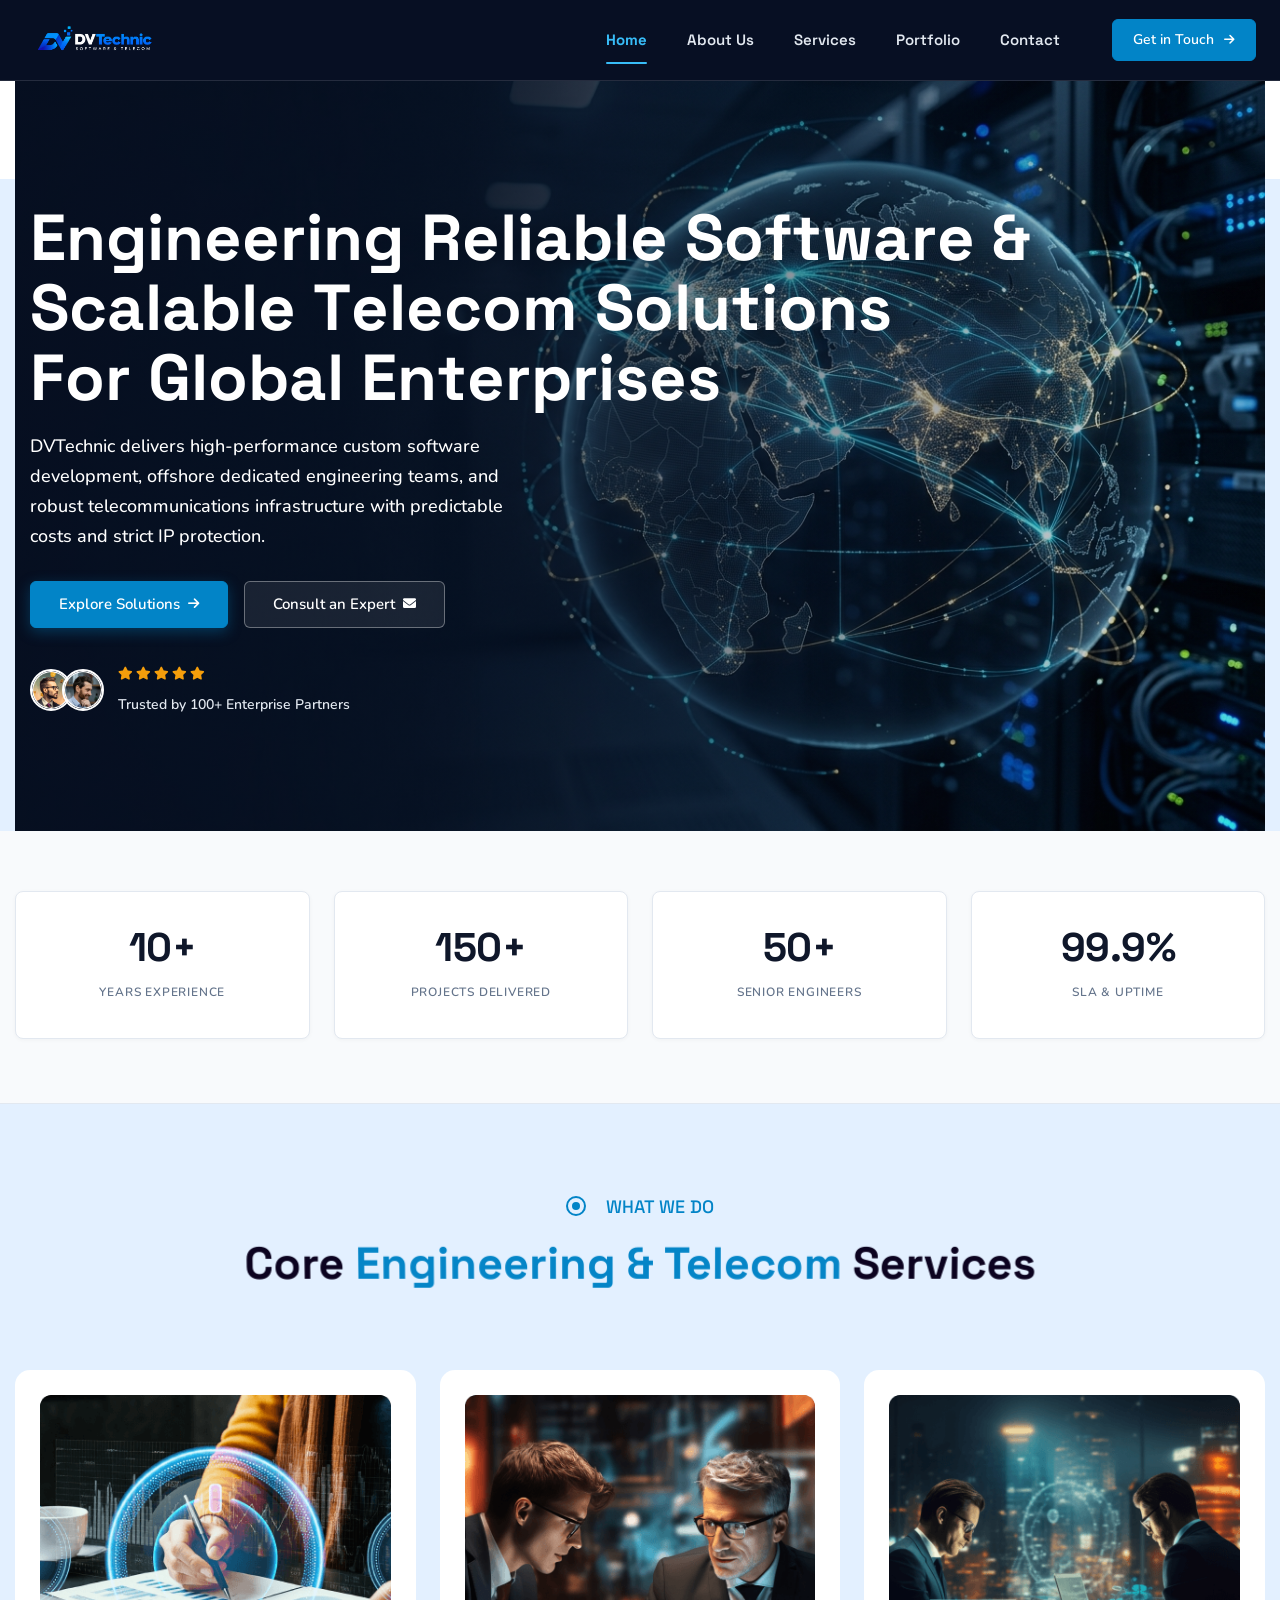
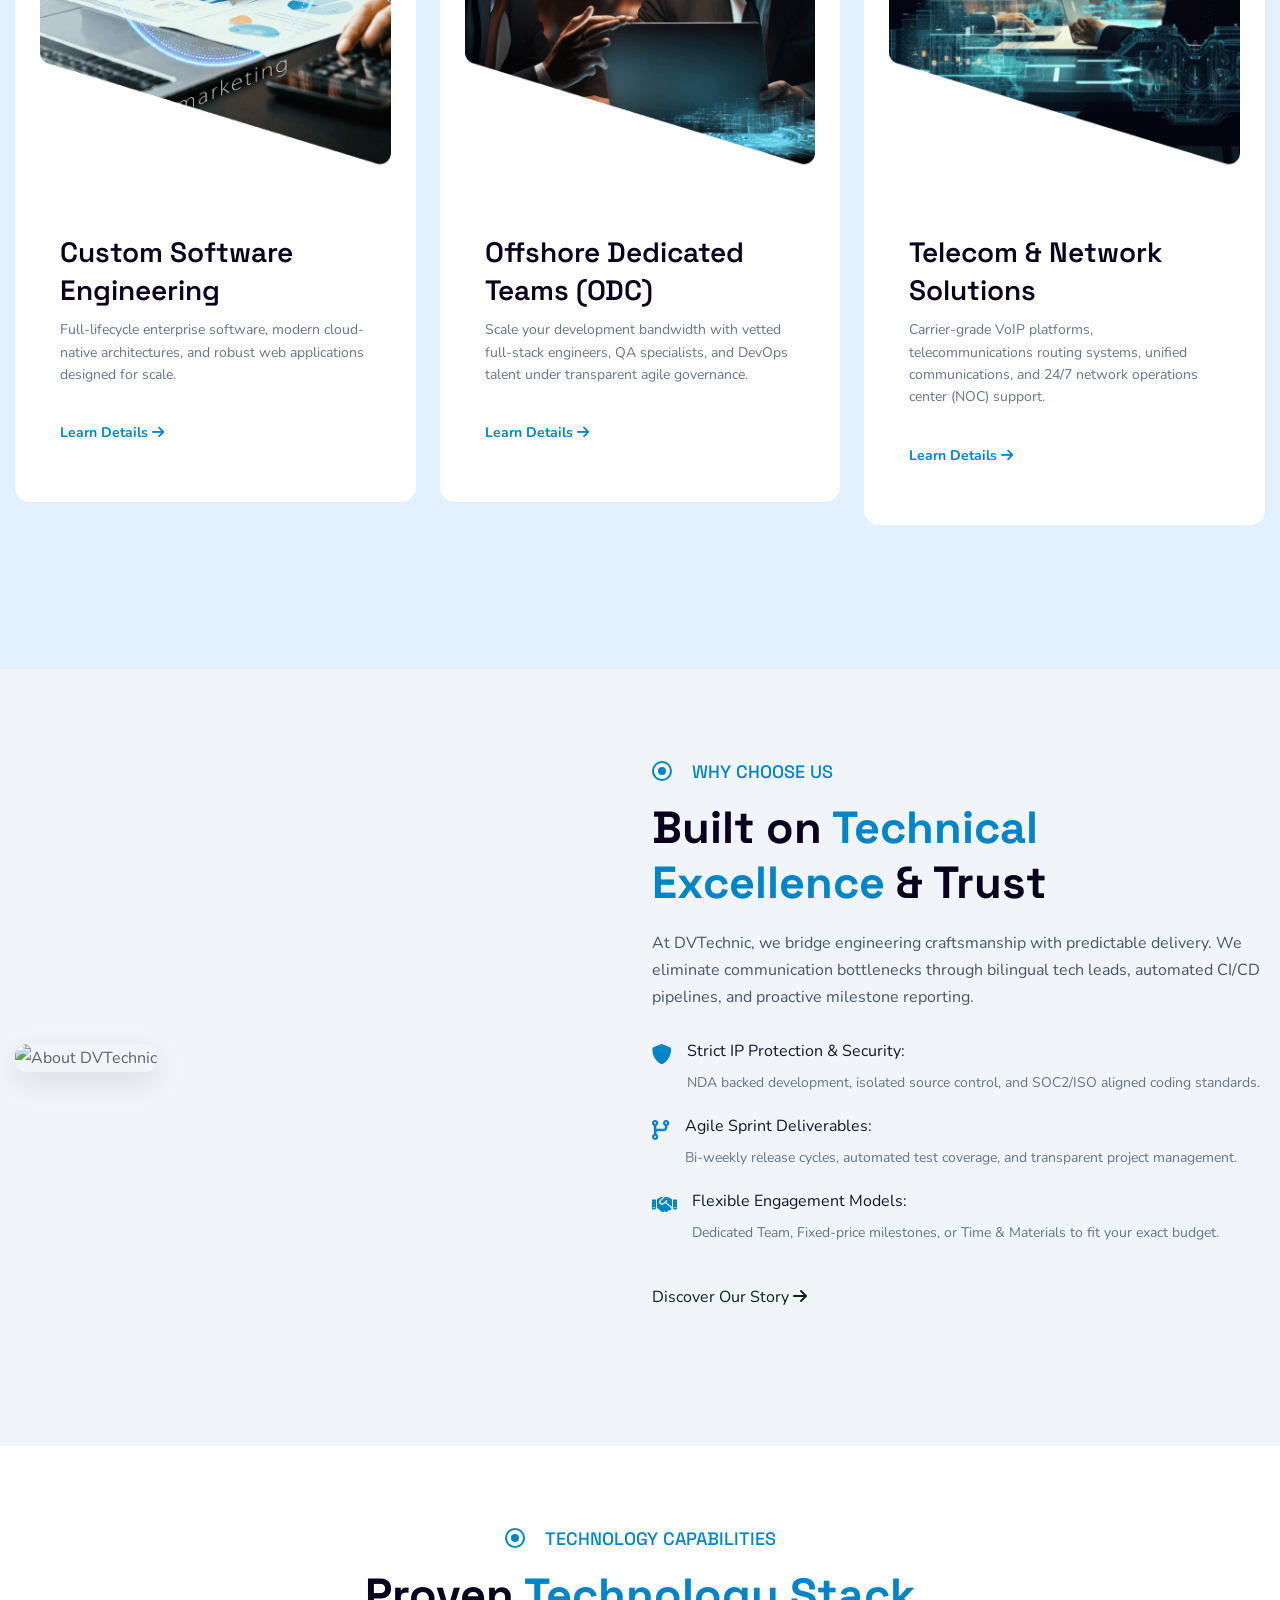
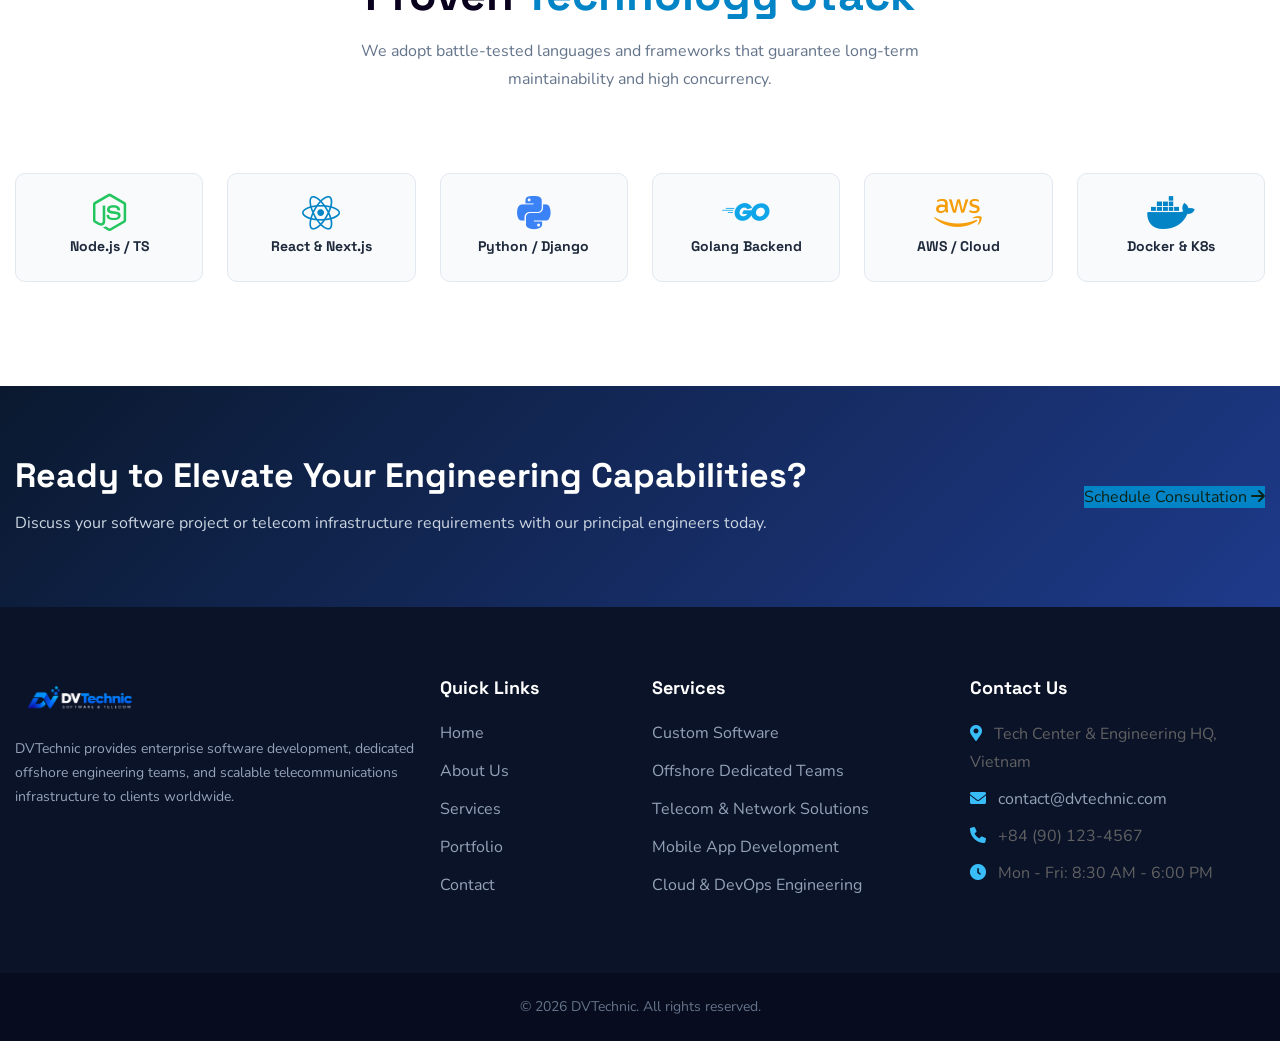
==== index.html @ 17520e91 "fix(ui): remove AI bottom border effect from metric cards and refine sticky nav" ====
<!DOCTYPE html>
<html lang="en">

<head>
	<meta charset="utf-8">
	<title>DVTechnic - Enterprise Software Outsourcing & Telecom Solutions</title>
	<!-- Stylesheets -->
	<link href="css/bootstrap.min.css" rel="stylesheet">
	<link href="css/style.css" rel="stylesheet">
	<link href="css/responsive.css" rel="stylesheet">
	<link rel="shortcut icon" href="images/favicon.png" type="image/x-icon">
	<link rel="icon" href="images/favicon.png" type="image/x-icon">
	<meta http-equiv="X-UA-Compatible" content="IE=edge">
	<meta name="viewport" content="width=device-width, initial-scale=1.0, maximum-scale=1.0, user-scalable=0">
	<meta name="description" content="DVTechnic provides enterprise software development, offshore engineering teams, and telecommunications infrastructure solutions for global businesses.">
</head>

<body>

	<div class="page-wrapper">

		<!-- Main Header-->
		<header class="main-header">
			<!-- Header Lower -->
			<div class="header-lower style_corporate">
				<!-- Main box -->
				<div class="main-box">
					<div class="logo-box">
						<div class="logo">
							<a href="index.html">
								<img src="images/logo-dvtechnic-white.png" alt="DVTechnic" title="DVTechnic" style="height: 48px; width: auto;">
							</a>
						</div>
					</div>
					<!--Nav Box-->
					<div class="nav-outer">
						<nav class="nav main-menu">
							<ul class="navigation">
								<li class="current"><a href="index.html">Home</a></li>
								<li><a href="about.html">About Us</a></li>
								<li><a href="services.html">Services</a></li>
								<li><a href="portfolio.html">Portfolio</a></li>
								<li><a href="contact.html">Contact</a></li>
							</ul>
						</nav>
						<!-- Main Menu End-->

						<div class="outer-box">
							<div class="menu-btn">
								<a href="contact.html" class="theme-btn btn-style-one">
									<span class="btn-title">Get in Touch <i class="fa-solid fa-arrow-right"></i></span>
								</a>
							</div>
							<!-- Mobile Nav toggler -->
							<div class="mobile-nav-toggler"><span class="icon lnr-icon-bars"></span></div>
						</div>
					</div>
				</div>

			</div>
			<!-- End Header Lower -->

			<!-- Mobile Menu  -->
			<div class="mobile-menu">
				<div class="menu-backdrop"></div>
				<nav class="menu-box">
					<div class="upper-box">
						<div class="nav-logo">
							<a href="index.html"><img src="images/logo-dvtechnic-white.png" alt="DVTechnic" style="height: 42px; width: auto;"></a>
						</div>
						<div class="close-btn"><i class="icon fa fa-times"></i></div>
					</div>

					<ul class="navigation clearfix">
						<!--Keep This Empty / Menu will come through Javascript-->
					</ul>
					<ul class="contact-list-one">
						<li>
							<div class="contact-info-box">
								<i class="icon lnr-icon-phone-handset"></i>
								<span class="title">Call Us</span>
								<a href="tel:+84901234567">+84 (90) 123-4567</a>
							</div>
						</li>
						<li>
							<div class="contact-info-box">
								<span class="icon lnr-icon-envelope1"></span>
								<span class="title">Send Email</span>
								<a href="mailto:contact@dvtechnic.com">contact@dvtechnic.com</a>
							</div>
						</li>
						<li>
							<div class="contact-info-box">
								<span class="icon lnr-icon-clock"></span>
								<span class="title">Working Hours</span>
								Mon - Fri: 8:30 AM - 6:00 PM (GMT+7)
							</div>
						</li>
					</ul>
				</nav>
			</div><!-- End Mobile Menu -->

			<!-- Sticky Header  -->
			<div class="sticky-header">
				<div class="auto-container">
					<div class="inner-container">
						<div class="logo">
							<a href="index.html"><img src="images/logo-dvtechnic-white.png" alt="DVTechnic" style="height: 42px; width: auto;"></a>
						</div>
						<div class="nav-outer">
							<nav class="main-menu">
								<div class="navbar-collapse show collapse clearfix">
									<ul class="navigation clearfix">
										<!--Keep This Empty / Menu will come through Javascript-->
									</ul>
								</div>
							</nav>
							<div class="mobile-nav-toggler"><span class="icon lnr-icon-bars"></span></div>
						</div>
					</div>
				</div>
			</div><!-- End Sticky Menu -->
		</header>
		<!--End Main Header -->

		<!-- Preloader -->
		<div class="preloader">
			<div class="loader"></div>
		</div>

		<!-- Banner Section Three -->
		<div class="banner">
			<div class="banner-section banner-style_three d-flex align-items-center"
				style="background: linear-gradient(90deg, rgba(6, 14, 32, 0.88) 0%, rgba(6, 14, 32, 0.60) 45%, rgba(6, 14, 32, 0.10) 100%), url(images/home-3/banner-global-tech.jpg) no-repeat center right / cover;">
				<div class="auto-container">
					<div class="row d-flex align-items-center">
						<div class="col-xl-12">
							<div class="banner-content-wrap">
								<div class="banner-title">
									<h1 class="text-anime-3">Engineering Reliable Software &amp;</h1>
									<h1 class="text-anime-3">Scalable Telecom Solutions</h1>
									<h1 class="text-anime-3">For Global Enterprises</h1>
								</div>
								<p class="banner-desc">DVTechnic delivers high-performance custom software development, offshore dedicated engineering teams, and robust telecommunications infrastructure with predictable costs and strict IP protection.</p>
								<!-- Action Buttons (Clean Corporate Style) -->
								<div class="banner-action-area" style="margin-top: 30px; display: flex; align-items: center; flex-wrap: wrap; gap: 16px;">
									<a href="services.html" class="corp-btn corp-btn-primary">
										Explore Solutions <i class="fa-solid fa-arrow-right"></i>
									</a>
									<a href="contact.html" class="corp-btn corp-btn-outline">
										Consult an Expert <i class="fa-solid fa-envelope"></i>
									</a>
								</div>

								<!-- Trust Rating Badge -->
								<div class="banner-trust-box" style="margin-top: 32px; display: flex; align-items: center; gap: 14px;">
									<div class="author-avatars" style="display: flex; align-items: center;">
										<img src="images/main-home/author1.png" alt="Partner" style="width: 42px; height: 42px; border-radius: 50%; border: 2px solid #ffffff; margin-right: -10px;">
										<img src="images/main-home/author2.png" alt="Partner" style="width: 42px; height: 42px; border-radius: 50%; border: 2px solid #ffffff;">
									</div>
									<div class="trust-info">
										<ul style="display: flex; list-style: none; padding: 0; margin: 0 0 3px 0; color: #f59e0b; font-size: 13px; gap: 3px;">
											<li><i class="fa-solid fa-star"></i></li>
											<li><i class="fa-solid fa-star"></i></li>
											<li><i class="fa-solid fa-star"></i></li>
											<li><i class="fa-solid fa-star"></i></li>
											<li><i class="fa-solid fa-star"></i></li>
										</ul>
										<div style="color: #e2e8f0; font-size: 14px; font-weight: 600;">Trusted by 100+ Enterprise Partners</div>
									</div>
								</div>
							</div>
						</div>
					</div>
				</div>
			</div>
		</div>
		<!--END Banner Section  -->

		<!-- Counter / Metric Highlights Section -->
		<section class="metrics-section" style="padding: 60px 0 40px; background-color: #f8fafc; border-bottom: 1px solid #e2e8f0;">
			<div class="auto-container">
				<div class="row">
					<div class="col-lg-3 col-md-6 mb-4">
						<div style="background: #ffffff; padding: 32px 20px; border-radius: 8px; border: 1px solid #e2e8f0; box-shadow: 0 1px 4px rgba(0,0,0,0.04); text-align: center;">
							<h2 style="font-size: 40px; font-weight: 800; color: #0f172a; margin-bottom: 6px; letter-spacing: -0.5px;">10+</h2>
							<p style="color: #64748b; font-weight: 600; text-transform: uppercase; letter-spacing: 0.8px; font-size: 12px; margin: 0;">Years Experience</p>
						</div>
					</div>
					<div class="col-lg-3 col-md-6 mb-4">
						<div style="background: #ffffff; padding: 32px 20px; border-radius: 8px; border: 1px solid #e2e8f0; box-shadow: 0 1px 4px rgba(0,0,0,0.04); text-align: center;">
							<h2 style="font-size: 40px; font-weight: 800; color: #0f172a; margin-bottom: 6px; letter-spacing: -0.5px;">150+</h2>
							<p style="color: #64748b; font-weight: 600; text-transform: uppercase; letter-spacing: 0.8px; font-size: 12px; margin: 0;">Projects Delivered</p>
						</div>
					</div>
					<div class="col-lg-3 col-md-6 mb-4">
						<div style="background: #ffffff; padding: 32px 20px; border-radius: 8px; border: 1px solid #e2e8f0; box-shadow: 0 1px 4px rgba(0,0,0,0.04); text-align: center;">
							<h2 style="font-size: 40px; font-weight: 800; color: #0f172a; margin-bottom: 6px; letter-spacing: -0.5px;">50+</h2>
							<p style="color: #64748b; font-weight: 600; text-transform: uppercase; letter-spacing: 0.8px; font-size: 12px; margin: 0;">Senior Engineers</p>
						</div>
					</div>
					<div class="col-lg-3 col-md-6 mb-4">
						<div style="background: #ffffff; padding: 32px 20px; border-radius: 8px; border: 1px solid #e2e8f0; box-shadow: 0 1px 4px rgba(0,0,0,0.04); text-align: center;">
							<h2 style="font-size: 40px; font-weight: 800; color: #0f172a; margin-bottom: 6px; letter-spacing: -0.5px;">99.9%</h2>
							<p style="color: #64748b; font-weight: 600; text-transform: uppercase; letter-spacing: 0.8px; font-size: 12px; margin: 0;">SLA &amp; Uptime</p>
						</div>
					</div>
				</div>
			</div>
		</section>

		<!-- Service Section Three-->
		<section class="service-section-three" style="padding: 90px 0;">
			<div class="auto-container">
				<div class="row">
					<div class="col-lg-12">
						<div class="sec-title pb-30 text-center">
							<div class="section-sub-title">
								<h5 class="sub-title">WHAT WE DO</h5>
							</div>
							<div class="section-title">
								<h1 class="title title-anim">Core <span>Engineering &amp; Telecom</span> Services</h1>
							</div>
						</div>
					</div>
				</div>
				<div class="row">
					<!-- Service 1 -->
					<div class="col-lg-4 col-md-6 mb-4">
						<div class="service-single-box">
							<div class="service-thumb">
								<img src="images/home-3/service-img1.png" alt="Custom Software Development">
							</div>
							<div class="service-title" style="padding: 25px 20px;">
								<h3><a href="services.html">Custom Software Engineering</a></h3>
								<p style="color: #64748b; font-size: 14px; margin-top: 10px; line-height: 1.6;">Full-lifecycle enterprise software, modern cloud-native architectures, and robust web applications designed for scale.</p>
								<a href="services.html" style="font-weight: 700; color: #0284c7; font-size: 14px; display: inline-block; margin-top: 12px;">Learn Details <i class="fa-solid fa-arrow-right"></i></a>
							</div>
						</div>
					</div>

					<!-- Service 2 -->
					<div class="col-lg-4 col-md-6 mb-4">
						<div class="service-single-box">
							<div class="service-thumb">
								<img src="images/home-3/service-img2.png" alt="Offshore Dedicated Teams">
							</div>
							<div class="service-title" style="padding: 25px 20px;">
								<h3><a href="services.html">Offshore Dedicated Teams (ODC)</a></h3>
								<p style="color: #64748b; font-size: 14px; margin-top: 10px; line-height: 1.6;">Scale your development bandwidth with vetted full-stack engineers, QA specialists, and DevOps talent under transparent agile governance.</p>
								<a href="services.html" style="font-weight: 700; color: #0284c7; font-size: 14px; display: inline-block; margin-top: 12px;">Learn Details <i class="fa-solid fa-arrow-right"></i></a>
							</div>
						</div>
					</div>

					<!-- Service 3 -->
					<div class="col-lg-4 col-md-6 mb-4">
						<div class="service-single-box">
							<div class="service-thumb">
								<img src="images/home-3/service-img3.png" alt="Telecom & Network Infrastructure">
							</div>
							<div class="service-title" style="padding: 25px 20px;">
								<h3><a href="services.html">Telecom &amp; Network Solutions</a></h3>
								<p style="color: #64748b; font-size: 14px; margin-top: 10px; line-height: 1.6;">Carrier-grade VoIP platforms, telecommunications routing systems, unified communications, and 24/7 network operations center (NOC) support.</p>
								<a href="services.html" style="font-weight: 700; color: #0284c7; font-size: 14px; display: inline-block; margin-top: 12px;">Learn Details <i class="fa-solid fa-arrow-right"></i></a>
							</div>
						</div>
					</div>
				</div>
			</div>
		</section>

		<!-- Why Choose DVTechnic Section -->
		<section class="about-section" style="padding: 90px 0; background: #f1f5f9;">
			<div class="auto-container">
				<div class="row align-items-center">
					<div class="col-lg-6 mb-4 mb-lg-0">
						<div class="about-image-box">
							<img src="images/inner-image/about-img.png" alt="About DVTechnic" class="img-fluid" style="border-radius: 12px; box-shadow: 0 10px 30px rgba(0,0,0,0.1);">
						</div>
					</div>
					<div class="col-lg-6">
						<div class="sec-title">
							<div class="section-sub-title">
								<h5 class="sub-title">WHY CHOOSE US</h5>
							</div>
							<div class="section-title">
								<h1 class="title">Built on <span>Technical Excellence</span> &amp; Trust</h1>
							</div>
							<p style="color: #475569; font-size: 16px; line-height: 1.7; margin-top: 20px;">At DVTechnic, we bridge engineering craftsmanship with predictable delivery. We eliminate communication bottlenecks through bilingual tech leads, automated CI/CD pipelines, and proactive milestone reporting.</p>
							
							<ul style="list-style: none; padding-left: 0; margin-top: 25px;">
								<li style="margin-bottom: 15px; display: flex; align-items: flex-start;">
									<i class="fa-solid fa-shield-halved" style="color: #0284c7; font-size: 20px; margin-right: 15px; margin-top: 4px;"></i>
									<div>
										<strong style="color: #0f172a; font-size: 16px;">Strict IP Protection &amp; Security:</strong>
										<p style="color: #64748b; font-size: 14px; margin: 4px 0 0 0;">NDA backed development, isolated source control, and SOC2/ISO aligned coding standards.</p>
									</div>
								</li>
								<li style="margin-bottom: 15px; display: flex; align-items: flex-start;">
									<i class="fa-solid fa-code-branch" style="color: #0284c7; font-size: 20px; margin-right: 15px; margin-top: 4px;"></i>
									<div>
										<strong style="color: #0f172a; font-size: 16px;">Agile Sprint Deliverables:</strong>
										<p style="color: #64748b; font-size: 14px; margin: 4px 0 0 0;">Bi-weekly release cycles, automated test coverage, and transparent project management.</p>
									</div>
								</li>
								<li style="margin-bottom: 15px; display: flex; align-items: flex-start;">
									<i class="fa-solid fa-handshake" style="color: #0284c7; font-size: 20px; margin-right: 15px; margin-top: 4px;"></i>
									<div>
										<strong style="color: #0f172a; font-size: 16px;">Flexible Engagement Models:</strong>
										<p style="color: #64748b; font-size: 14px; margin: 4px 0 0 0;">Dedicated Team, Fixed-price milestones, or Time &amp; Materials to fit your exact budget.</p>
									</div>
								</li>
							</ul>

							<div style="margin-top: 35px;">
								<a href="about.html" class="theme-btn btn-style-one">
									<span class="btn-title">Discover Our Story <i class="fa-solid fa-arrow-right"></i></span>
								</a>
							</div>
						</div>
					</div>
				</div>
			</div>
		</section>

		<!-- Tech Stack Section -->
		<section style="padding: 80px 0; background: #ffffff;">
			<div class="auto-container">
				<div class="sec-title text-center pb-30">
					<div class="section-sub-title">
						<h5 class="sub-title">TECHNOLOGY CAPABILITIES</h5>
					</div>
					<div class="section-title">
						<h1 class="title">Proven <span>Technology Stack</span></h1>
					</div>
					<p style="max-width: 650px; margin: 15px auto 0; color: #64748b;">We adopt battle-tested languages and frameworks that guarantee long-term maintainability and high concurrency.</p>
				</div>

				<div class="row text-center">
					<div class="col-lg-2 col-md-4 col-6 mb-4">
						<div style="padding: 25px 15px; background: #f8fafc; border: 1px solid #e2e8f0; border-radius: 10px;">
							<i class="fa-brands fa-node-js" style="font-size: 38px; color: #22c55e; margin-bottom: 10px;"></i>
							<h6 style="margin: 0; font-weight: 700; color: #1e293b;">Node.js / TS</h6>
						</div>
					</div>
					<div class="col-lg-2 col-md-4 col-6 mb-4">
						<div style="padding: 25px 15px; background: #f8fafc; border: 1px solid #e2e8f0; border-radius: 10px;">
							<i class="fa-brands fa-react" style="font-size: 38px; color: #0284c7; margin-bottom: 10px;"></i>
							<h6 style="margin: 0; font-weight: 700; color: #1e293b;">React &amp; Next.js</h6>
						</div>
					</div>
					<div class="col-lg-2 col-md-4 col-6 mb-4">
						<div style="padding: 25px 15px; background: #f8fafc; border: 1px solid #e2e8f0; border-radius: 10px;">
							<i class="fa-brands fa-python" style="font-size: 38px; color: #3b82f6; margin-bottom: 10px;"></i>
							<h6 style="margin: 0; font-weight: 700; color: #1e293b;">Python / Django</h6>
						</div>
					</div>
					<div class="col-lg-2 col-md-4 col-6 mb-4">
						<div style="padding: 25px 15px; background: #f8fafc; border: 1px solid #e2e8f0; border-radius: 10px;">
							<i class="fa-brands fa-golang" style="font-size: 38px; color: #0ea5e9; margin-bottom: 10px;"></i>
							<h6 style="margin: 0; font-weight: 700; color: #1e293b;">Golang Backend</h6>
						</div>
					</div>
					<div class="col-lg-2 col-md-4 col-6 mb-4">
						<div style="padding: 25px 15px; background: #f8fafc; border: 1px solid #e2e8f0; border-radius: 10px;">
							<i class="fa-brands fa-aws" style="font-size: 38px; color: #f59e0b; margin-bottom: 10px;"></i>
							<h6 style="margin: 0; font-weight: 700; color: #1e293b;">AWS / Cloud</h6>
						</div>
					</div>
					<div class="col-lg-2 col-md-4 col-6 mb-4">
						<div style="padding: 25px 15px; background: #f8fafc; border: 1px solid #e2e8f0; border-radius: 10px;">
							<i class="fa-brands fa-docker" style="font-size: 38px; color: #0284c7; margin-bottom: 10px;"></i>
							<h6 style="margin: 0; font-weight: 700; color: #1e293b;">Docker &amp; K8s</h6>
						</div>
					</div>
				</div>
			</div>
		</section>

		<!-- Call to Action Banner -->
		<section style="padding: 70px 0; background: linear-gradient(135deg, #0a192f 0%, #1e3a8a 100%); color: #ffffff;">
			<div class="auto-container">
				<div class="row align-items-center">
					<div class="col-lg-8 mb-4 mb-lg-0">
						<h2 style="font-size: 34px; font-weight: 800; color: #ffffff; margin-bottom: 12px;">Ready to Elevate Your Engineering Capabilities?</h2>
						<p style="font-size: 16px; color: #cbd5e1; margin: 0;">Discuss your software project or telecom infrastructure requirements with our principal engineers today.</p>
					</div>
					<div class="col-lg-4 text-lg-end">
						<a href="contact.html" class="theme-btn btn-style-one" style="background: #0284c7; border-color: #0284c7;">
							<span class="btn-title">Schedule Consultation <i class="fa-solid fa-arrow-right"></i></span>
						</a>
					</div>
				</div>
			</div>
		</section>

		<!-- Main Footer Section -->
		<footer class="footer-section">
			<div class="main-footer-section" style="background-color: #0b1329; padding: 70px 0 40px;">
				<div class="auto-container">
					<div class="row">
						<!--Footer Column-->
						<div class="col-xl-4 col-lg-12 col-md-6 mb-4">
							<div class="footer-widget-content social">
								<div class="logo mb-3">
									<a href="index.html">
										<img src="images/logo-dvtechnic-white.png" alt="DVTechnic" style="max-height: 44px;">
									</a>
								</div>
								<div class="footer-desc" style="color: #94a3b8; font-size: 14px; line-height: 1.7;">
									DVTechnic provides enterprise software development, dedicated offshore engineering teams, and scalable telecommunications infrastructure to clients worldwide.
								</div>
							</div>
						</div>

						<!--Footer Column-->
						<div class="col-xl-2 col-lg-4 col-md-6 col-sm-12 mb-4">
							<div class="footer-widget-content">
								<h3 class="footer-title" style="color: #ffffff; font-size: 18px; margin-bottom: 20px;">Quick Links</h3>
								<ul class="footer-menu" style="list-style: none; padding-left: 0;">
									<li style="margin-bottom: 10px;"><a href="index.html" style="color: #94a3b8;">Home</a></li>
									<li style="margin-bottom: 10px;"><a href="about.html" style="color: #94a3b8;">About Us</a></li>
									<li style="margin-bottom: 10px;"><a href="services.html" style="color: #94a3b8;">Services</a></li>
									<li style="margin-bottom: 10px;"><a href="portfolio.html" style="color: #94a3b8;">Portfolio</a></li>
									<li style="margin-bottom: 10px;"><a href="contact.html" style="color: #94a3b8;">Contact</a></li>
								</ul>
							</div>
						</div>

						<!--Footer Column-->
						<div class="col-xl-3 col-lg-4 col-md-6 col-sm-12 mb-4">
							<div class="footer-widget-content">
								<h3 class="footer-title" style="color: #ffffff; font-size: 18px; margin-bottom: 20px;">Services</h3>
								<ul class="footer-menu" style="list-style: none; padding-left: 0;">
									<li style="margin-bottom: 10px;"><a href="services.html" style="color: #94a3b8;">Custom Software</a></li>
									<li style="margin-bottom: 10px;"><a href="services.html" style="color: #94a3b8;">Offshore Dedicated Teams</a></li>
									<li style="margin-bottom: 10px;"><a href="services.html" style="color: #94a3b8;">Telecom &amp; Network Solutions</a></li>
									<li style="margin-bottom: 10px;"><a href="services.html" style="color: #94a3b8;">Mobile App Development</a></li>
									<li style="margin-bottom: 10px;"><a href="services.html" style="color: #94a3b8;">Cloud &amp; DevOps Engineering</a></li>
								</ul>
							</div>
						</div>

						<!--Footer Column-->
						<div class="col-xl-3 col-lg-4 col-md-6 col-sm-12 mb-4">
							<div class="footer-widget-content">
								<h3 class="footer-title" style="color: #ffffff; font-size: 18px; margin-bottom: 20px;">Contact Us</h3>
								<div class="footer-content" style="color: #94a3b8; font-size: 14px;">
									<p style="margin-bottom: 8px;"><i class="fa-solid fa-location-dot" style="color: #38bdf8; margin-right: 8px;"></i> Tech Center &amp; Engineering HQ, Vietnam</p>
									<p style="margin-bottom: 8px;"><i class="fa-solid fa-envelope" style="color: #38bdf8; margin-right: 8px;"></i> <a href="mailto:contact@dvtechnic.com" style="color: #94a3b8;">contact@dvtechnic.com</a></p>
									<p style="margin-bottom: 8px;"><i class="fa-solid fa-phone" style="color: #38bdf8; margin-right: 8px;"></i> +84 (90) 123-4567</p>
									<p style="margin-bottom: 8px;"><i class="fa-solid fa-clock" style="color: #38bdf8; margin-right: 8px;"></i> Mon - Fri: 8:30 AM - 6:00 PM</p>
								</div>
							</div>
						</div>
					</div>
				</div>
			</div>

			<!--Footer Bottom-->
			<div class="footer-bottom" style="background-color: #070d1e; padding: 20px 0;">
				<div class="auto-container">
					<div class="row">
						<div class="col-lg-12 text-center">
							<div class="copyright-text" style="color: #64748b; font-size: 14px;">
								&copy; 2026 DVTechnic. All rights reserved.
							</div>
						</div>
					</div>
				</div>
			</div>
		</footer>

		<!-- Scroll To Top -->
		<div class="scroll-to-top scroll-to-target" data-target="html"><span class="fa fa-angle-up"></span></div>

		<!-- Scripts -->
		<script src="js/jquery.js"></script>
		<script src="js/popper.min.js"></script>
		<script src="js/bootstrap.min.js"></script>
		<script src="js/magnific.js"></script>
		<script src="js/wow.js"></script>
		<script src="js/appear.js"></script>
		<script src="js/swiper.min.js"></script>
		<script src="js/jquery.counterup.min.js"></script>
		<script src="js/waypoints.min.js"></script>
		<script src="js/nice-select.js"></script>
		<script src="js/knob.js"></script>
		<script src="js/gsap.min.js"></script>
		<script src="js/ScrollTrigger.min.js"></script>
		<script src="js/SplitText.js"></script>
		<script src="js/cusor-text.js"></script>
		<script src="js/script.js"></script>

	</div>

</body>
</html>
---- css/style.css ----
/*===============================================
Template Name: Solvet - IT Solutions & Technology HTML5 Template
Author:  https://www.templatemonster.com/authors/drtheme/
Description: Description
Version: 1.0.0
Text Domain: Solvet
Tags:  agency, ai, business, chatgpt, cyber security, education, it agency, it services, it solutions, security, software, software company, tech, technology, technology company
================================================*/
/************ TABLE OF CONTENTS ***************
1. Fonts
2. Reset
3. Global Settings
4. Main Header / TWO / Three / Four / Five
5. Sticky Header 
6. Mobile Menu
7. Section Title
8. Page Title
9. Main Slider
10. Banner Section / Two / Three / Four
11. Features Section / Two / Three / Four / Five / Six
12. About Section / Two / Three / Four / Five / Six
13. Services Section / Two / Three / Four / Five
14. Map Section
15. Call To Action / Two / Three / Four / Five
16. Locations Section / Two
17. Offer Section / Two / Three / Four
18. FAQ's Sectiom / Two
19. Work Section
20. Fun Fact Section / Two
21. Project Section / Two / Three
22. Testimonial Section / Two / Three / Four
23. Why Choose Us / Two / Three
24. Industries Section
25. Pricing Section
26. team Section / Two
27. Contact Sectiom / Two / Three / Four
28. News Section / Two
29. Clients Section
30. Main Footer
**********************************************/
@import url("https://fonts.googleapis.com/css2?family=Nunito:ital,wght@0,200..1000;1,200..1000&family=Space+Grotesk:wght@300..700&display=swap");
@import url("animate.css");
@import url("swiper.min.css");
@import url("magnific.css");
@import url("linear.css");
@import url("fontawesome-free.css");
@import url("fontawesome.css");
@import url("flaticon.css");
@import url("flaticon-set-business.css");
@import url("tm-bs-mp.css");
@import url("tm-utility-classes.css");
@import url("odometer-theme-default.css");
@import url("cusor-text.css");
@import url("nice-select.css");
:root {
  --theme-color-white: #ffffff;
  --theme-color-white-rgb: 255, 255, 255;
  --theme-color-light: #f8f5f0;
  --theme-color-gray: #f6f6f6;
  --theme-color-black: #000000;
  --theme-color-black-rgb: 0, 0, 0;
  --theme-color1: #09001D;
  --theme-color1-rgb: 34, 36, 41;
  --theme-color2: #0284c7;
  --theme-color2-rgb: 2, 132, 199;
  --theme-color3: #E0FFF1;
  --theme-color4: #E3F0FF;
  --theme-bg-color1:#F8F9F5;
  --bg-theme-color1: var(--theme-color1);
  --bg-theme-color2: var(--theme-color2);
  --bg-theme-color3: var(--theme-color3);
  --border-theme-color1: var(--theme-color1);
  --border-theme-color2: var(--theme-color2);
  --border-theme-color3: var(--theme-color3);
  --text-color-bg-theme-color1: #fff;
  --text-color-bg-theme-color2: #0f0f0f;
  --text-color-bg-theme-color3: #fff;
  --gradient-1: linear-gradient(to bottom, #FFFFFF, #E0FFF1);
  --gradient-2: linear-gradient(313.49deg, #FFF4DD 2.4%, #F1FFDE 49.55%, #E7FFD8 82.23%);
  --gradient-3: linear-gradient(180deg, rgba(12, 35, 24, 0) 40%, #0C2318 100%);
  --gradient-4: linear-gradient(180deg, rgba(12, 35, 24, 0) 30%, #0C2318 70%);
  --gradient-5:linear-gradient(270deg, rgba(12, 35, 24, 0) 41.35%, #0C2318 90%);
  --gradient-6:linear-gradient(180deg, rgba(12, 35, 24, 0) 30%, #0C2318 95%);
  --text-color: #616161;
  --heading-color: #09001D;
  --link-color: #0C2318;
  --link-hover-color: #5b8c51;
  --text-font: "Nunito", sans-serif;
  --title-font:"Space Grotesk", sans-serif;
  --body-font-size: 16px;
  --body-line-height: 28px;
  --body-font-weight: 400;
  --line-height-heading-h1: 1em;
  --line-height-heading: 1.2em;
  --line-height-heading-small: 1.4em;
  --h1-font-size: 45px;
  --h2-font-size: 40px;
  --h3-font-size: 31.2px;
  --h4-font-size: 23.2px;
  --h5-font-size: 18px;
  --h6-font-size: 14px;
  --h1-font-weight: 700;
  --h2-font-weight: 700;
  --h3-font-weight: 700;
  --h4-font-weight: 700;
  --h5-font-weight: 700;
  --h6-font-weight: 700;
  --sec-title-subtitle-color: var(--theme-color2);
  --sec-title-subtitle-font-size: 13px;
  --sec-title-subtitle-font-family: var(--text-font);
  --sec-title-subtitle-font-weight: 700;
  --sec-title-subtitle-line-height: 1.2em;
  --sec-title-color: var(--heading-color);
  --sec-title-font-size: 50px;
  --sec-title-font-family: var(--title-font);
  --sec-title-font-weight: var(--h2-font-weight);
  --theme-light-background: #f8f6f1;
  --theme-light-background-text-color: var(--heading-color);
  --theme-black: #222429;
  --container-width: 1350px;
  --main-container-width:1320px;
  --small-container-width: 1000px;
  --large-container-width: 1550px;
  --container-pt: 120px;
  --container-pb: 120px;
}

/*
 * typography.scss
 * -----------------------------------------------
*/
::selection {
  background: var(--theme-color2);
  color: #fff;
  text-shadow: none;
}

::-moz-selection {
  background: var(--theme-color2); /* Firefox */
  color: #fff;
  text-shadow: none;
}

::-webkit-selection {
  background: var(--theme-color2); /* Safari */
  color: #fff;
  text-shadow: none;
}

:active,
:focus {
  outline: none !important;
}

::-webkit-input-placeholder {
  color: #7c858c;
}

::-moz-input-placeholder {
  color: #7c858c;
}

::-ms-input-placeholder {
  color: #7c858c;
}

body {
  background-color: #fff;
  background-attachment: fixed;
  -ms-word-wrap: break-word;
  word-wrap: break-word;
  counter-reset: my-sec-counter;
  -webkit-font-smoothing: antialiased;
  -moz-font-smoothing: antialiased;
  color: var(--text-color);
  font-size: var(--body-font-size);
  font-family: var(--text-font);
  font-weight: var(--body-font-weight);
  line-height: var(--body-line-height);
}

html {
  overflow-y: scroll;
  scrollbar-color: var(--theme-color2) #000;
  scrollbar-width: thin;
}

p, .text {
  color: var(--text-color);
  font-size: var(--body-font-size);
  font-family: var(--text-font);
  font-weight: var(--body-font-weight);
  line-height: var(--body-line-height);
}

/* -------- Headings ---------- */
h1, h2, h3, h4, h5, h6 {
  color: var(--heading-color);
  font-family: var(--title-font);
  position: relative;
  line-height: var(--line-height-heading-);
}
h1 small,
h1 .small, h2 small,
h2 .small, h3 small,
h3 .small, h4 small,
h4 .small, h5 small,
h5 .small, h6 small,
h6 .small {
  font-weight: normal;
  line-height: 1;
  color: var(--heading-color);
}
h1 a, h2 a, h3 a, h4 a, h5 a, h6 a {
  color: inherit;
  font-weight: inherit;
}

h1,
h2,
h3,
h4,
h5,
h6 {
  margin-bottom: 1rem;
}

h1 {
  font-size: var(--h1-font-size);
  font-weight: var(--h1-font-weight);
  line-height: var(--line-height-heading-h1);
}

h2 {
  font-size: var(--h2-font-size);
  font-weight: var(--h2-font-weight);
  line-height: var(--line-height-heading);
}

h3 {
  font-size: var(--h3-font-size);
  font-weight: var(--h3-font-weight);
  line-height: var(--line-height-heading);
}

h4 {
  font-size: var(--h4-font-size);
  font-weight: var(--h4-font-weight);
  line-height: var(--line-height-heading-small);
}

h5 {
  font-size: var(--h5-font-size);
  font-weight: var(--h5-font-weight);
  line-height: var(--line-height-heading-small);
}

h6 {
  font-size: var(--h6-font-size);
  font-weight: var(--h6-font-weight);
  line-height: var(--line-height-heading-small);
}

/* -------- Body Text ---------- */
table p {
  margin-bottom: 0;
}

p {
  margin-bottom: 20px;
}
p a:not(.button):not(.btn):hover, p a:not(.button):not(.btn):focus {
  text-decoration: underline;
}

/* -------- other ---------- */
a {
  color: var(--link-color);
  text-decoration: none;
  font-weight: var(--body-font-weight);
  cursor: pointer;
  transition: all 0.3s ease;
}
a:hover, a:focus {
  color: inherit;
  text-decoration: none;
  outline: none;
}
a b, a strong {
  transition: all 0.3s ease;
}
a img {
  border: none;
}

pre,
ul,
ol,
dl,
dd,
blockquote,
address,
table,
fieldset {
  margin-bottom: 10px;
}

ol, ul {
  list-style-position: inside;
  margin: 0;
  padding: 0;
}

b, strong {
  color: #333;
  font-weight: var(--body-font-weight-bold);
}

iframe {
  border: none !important;
}

.reveal {
  position: relative;
  display: -webkit-inline-box;
  display: -ms-inline-flexbox;
  display: inline-flex;
  visibility: hidden;
  overflow: hidden;
}

.reveal img {
  -o-object-fit: cover;
  object-fit: cover;
  -webkit-transform-origin: left;
  transform-origin: left;
}

label {
  color: #fff;
  cursor: pointer;
  font-size: 14px;
  font-weight: 400;
}

/*
 * container.scss
 * -----------------------------------------------
*/
.container .container {
  width: 100%;
}

.container .container,
.container .container-fluid,
.container-fluid .container,
.container-fluid .container-fluid {
  padding-left: 0;
  padding-right: 0;
}

section > .container,
section > .container-fluid {
  padding-top: var(--container-pt);
  padding-bottom: var(--container-pt);
}

@media (min-width: 1400px) {
  .container, .container-lg, .container-md, .container-sm, .container-xl, .container-xxl {
    max-width: var(--container-width);
  }
}
/*=== Default Form ===*/
.form-control, .input-text {
  height: calc(2.25rem + 27px);
  padding: 14px 30px;
  outline: 0;
  background-color: #f4f5f8;
  border: 1px solid #f4f5f8;
  color: #686a6f;
  font-size: 0.9rem;
  width: 100%;
}
.form-control::placeholder, .input-text::placeholder {
  color: #686a6f;
  opacity: 1;
}
.form-control:-ms-input-placeholder, .input-text:-ms-input-placeholder {
  color: #686a6f;
}
.form-control::-ms-input-placeholder, .input-text::-ms-input-placeholder {
  color: #686a6f;
}

textarea.form-control {
  height: auto;
  padding-top: 15px;
  padding-bottom: 15px;
}

/*
 *	boxed-layout.scss
 * -----------------------------------------------
*/
.tm-boxed-layout {
  background-color: #0C2318;
  padding-top: 40px;
  padding-bottom: 40px;
  padding-left: 15px;
  padding-right: 15px;
}
.tm-boxed-layout.layer-overlay:before {
  z-index: -1;
}
.tm-boxed-layout .page-wrapper {
  margin: 0 auto;
  overflow: hidden;
}
@media (min-width: 1200px) {
  .tm-boxed-layout .page-wrapper {
    width: 1170px;
  }
}
.tm-boxed-layout .container .container {
  width: 100%;
}
@media (min-width: 1200px) {
  .tm-boxed-layout .container {
    width: 1140px;
  }
}
@media (min-width: 1000px) {
  .tm-boxed-layout.tm-container-970px .page-wrapper {
    width: 970px;
  }
}
.tm-boxed-layout.tm-container-970px .container,
.tm-boxed-layout.tm-container-970px .container-fluid {
  padding-left: 20px;
  padding-right: 20px;
}
.tm-boxed-layout.tm-container-970px .container .container,
.tm-boxed-layout.tm-container-970px .container .container-fluid,
.tm-boxed-layout.tm-container-970px .container-fluid .container,
.tm-boxed-layout.tm-container-970px .container-fluid .container-fluid {
  padding-left: 0;
  padding-right: 0;
}
@media (min-width: 1300px) {
  .tm-boxed-layout.tm-container-1230px .page-wrapper {
    width: 1230px;
  }
}
.tm-boxed-layout.tm-container-1230px .container,
.tm-boxed-layout.tm-container-1230px .container-fluid {
  width: 100%;
  padding-left: 20px;
  padding-right: 20px;
}
.tm-boxed-layout.tm-container-1230px .container .container,
.tm-boxed-layout.tm-container-1230px .container .container-fluid,
.tm-boxed-layout.tm-container-1230px .container-fluid .container,
.tm-boxed-layout.tm-container-1230px .container-fluid .container-fluid {
  padding-left: 0;
  padding-right: 0;
}
@media (min-width: 1400px) {
  .tm-boxed-layout.tm-container-1300px .page-wrapper {
    width: 1300px;
  }
}
.tm-boxed-layout.tm-container-1300px .container,
.tm-boxed-layout.tm-container-1300px .container-fluid {
  width: 100%;
  padding-left: 20px;
  padding-right: 20px;
}
.tm-boxed-layout.tm-container-1300px .container .container,
.tm-boxed-layout.tm-container-1300px .container .container-fluid,
.tm-boxed-layout.tm-container-1300px .container-fluid .container,
.tm-boxed-layout.tm-container-1300px .container-fluid .container-fluid {
  padding-left: 0;
  padding-right: 0;
}
@media (min-width: 1400px) {
  .tm-boxed-layout.tm-container-1340px .page-wrapper {
    width: 1340px;
  }
}
.tm-boxed-layout.tm-container-1340px .container,
.tm-boxed-layout.tm-container-1340px .container-fluid {
  width: 100%;
  padding-left: 20px;
  padding-right: 20px;
}
.tm-boxed-layout.tm-container-1340px .container .container,
.tm-boxed-layout.tm-container-1340px .container .container-fluid,
.tm-boxed-layout.tm-container-1340px .container-fluid .container,
.tm-boxed-layout.tm-container-1340px .container-fluid .container-fluid {
  padding-left: 0;
  padding-right: 0;
}
@media (min-width: 1400px) {
  .tm-boxed-layout.tm-container-1440px .page-wrapper {
    width: 1440px;
  }
}
.tm-boxed-layout.tm-container-1440px .container,
.tm-boxed-layout.tm-container-1440px .container-fluid {
  width: 100%;
  padding-left: 20px;
  padding-right: 20px;
}
.tm-boxed-layout.tm-container-1440px .container .container,
.tm-boxed-layout.tm-container-1440px .container .container-fluid,
.tm-boxed-layout.tm-container-1440px .container-fluid .container,
.tm-boxed-layout.tm-container-1440px .container-fluid .container-fluid {
  padding-left: 0;
  padding-right: 0;
}
@media (min-width: 1560px) {
  .tm-boxed-layout.tm-container-1500px .page-wrapper {
    width: 1500px;
  }
}
.tm-boxed-layout.tm-container-1500px .container,
.tm-boxed-layout.tm-container-1500px .container-fluid {
  width: 100%;
  padding-left: 20px;
  padding-right: 20px;
}
.tm-boxed-layout.tm-container-1500px .container .container,
.tm-boxed-layout.tm-container-1500px .container .container-fluid,
.tm-boxed-layout.tm-container-1500px .container-fluid .container,
.tm-boxed-layout.tm-container-1500px .container-fluid .container-fluid {
  padding-left: 0;
  padding-right: 0;
}
@media (min-width: 1660px) {
  .tm-boxed-layout.tm-container-1600px .page-wrapper {
    width: 1600px;
  }
}
.tm-boxed-layout.tm-container-1600px .container,
.tm-boxed-layout.tm-container-1600px .container-fluid {
  width: 100%;
  padding-left: 20px;
  padding-right: 20px;
}
.tm-boxed-layout.tm-container-1600px .container .container,
.tm-boxed-layout.tm-container-1600px .container .container-fluid,
.tm-boxed-layout.tm-container-1600px .container-fluid .container,
.tm-boxed-layout.tm-container-1600px .container-fluid .container-fluid {
  padding-left: 0;
  padding-right: 0;
}
.tm-boxed-layout.tm-container-100pr .page-wrapper {
  width: 95%;
}
.tm-boxed-layout.tm-container-100pr .page-wrapper .container,
.tm-boxed-layout.tm-container-100pr .page-wrapper .container-fluid {
  width: 100%;
}
.tm-boxed-layout.container-shadow .page-wrapper {
  box-shadow: 0 0 25px 0 #777;
}
.tm-boxed-layout .header,
.tm-boxed-layout section,
.tm-boxed-layout .footer {
  background-color: #fff;
}
.tm-boxed-layout .header .navbar-default {
  background-color: #fff;
  border-color: #fff;
  padding: 0;
}
.tm-boxed-layout .header .navbar-default .navbar-nav > li > a {
  padding: 30px 5px;
}
.tm-boxed-layout .header .navbar-default .navbar-collapse {
  background-color: #fff;
  border-color: #fff;
  margin-right: 30px;
}
.tm-boxed-layout .header #header-logo {
  margin: 0;
  padding-top: 27px;
}
.tm-boxed-layout .banner-section .slide-item {
  min-height: 540px;
}
.tm-boxed-layout .banner-section .slide-item .content-box {
  padding: 150px 0 220px;
}
.tm-boxed-layout .banner-section-two .content-box {
  padding: 250px 0 150px;
}
.tm-boxed-layout .banner-section-three .content-box {
  padding: 250px 0 150px;
}
.tm-boxed-layout .banner-section-four .content-box {
  padding: 130px 0;
}

@media (max-width: 1200px) {
  .tm-boxed-layout {
    padding-top: 15px;
  }
  .tm-boxed-layout .header .navbar-default .navbar-nav > li > a {
    padding: 10px;
  }
  .tm-boxed-layout .header .navbar-default .navbar-collapse {
    margin-right: 15px;
  }
  .tm-boxed-layout .navbar-header {
    padding: 15px 0;
  }
  .tm-boxed-layout .navbar-collapse .navbar-nav li a .caret {
    margin-right: 0;
  }
}
/*** 

====================================================================
    Animation 
====================================================================

***/
.bounce-animate {
  animation-name: float-bob;
  animation-duration: 2s;
  animation-iteration-count: infinite;
  animation-timing-function: linear;
  -moz-animation-name: float-bob;
  -moz-animation-duration: 2s;
  -moz-animation-iteration-count: infinite;
  -moz-animation-timing-function: linear;
  -ms-animation-name: float-bob;
  -ms-animation-duration: 2s;
  -ms-animation-iteration-count: infinite;
  -ms-animation-timing-function: linear;
  -o-animation-name: float-bob;
  -o-animation-duration: 2s;
  -o-animation-iteration-count: infinite;
  -o-animation-timing-function: linear;
}

.bounce-animate2 {
  animation-name: float-bob2;
  animation-duration: 3s;
  animation-iteration-count: infinite;
  animation-timing-function: linear;
  -moz-animation-name: float-bob2;
  -moz-animation-duration: 3s;
  -moz-animation-iteration-count: infinite;
  -moz-animation-timing-function: linear;
  -ms-animation-name: float-bob2;
  -ms-animation-duration: 3s;
  -ms-animation-iteration-count: infinite;
  -ms-animation-timing-function: linear;
  -o-animation-name: float-bob2;
  -o-animation-duration: 3s;
  -o-animation-iteration-count: infinite;
  -o-animation-timing-function: linear;
}

.bounce-animate3 {
  animation-name: float-bob3;
  animation-duration: 3s;
  animation-iteration-count: infinite;
  animation-timing-function: linear;
  -moz-animation-name: float-bob3;
  -moz-animation-duration: 3s;
  -moz-animation-iteration-count: infinite;
  -moz-animation-timing-function: linear;
  -ms-animation-name: float-bob3;
  -ms-animation-duration: 3s;
  -ms-animation-iteration-count: infinite;
  -ms-animation-timing-function: linear;
  -o-animation-name: float-bob3;
  -o-animation-duration: 3s;
  -o-animation-iteration-count: infinite;
  -o-animation-timing-function: linear;
}

.bounce-animate4 {
  animation-name: float-bob4;
  animation-duration: 5s;
  animation-iteration-count: infinite;
  animation-timing-function: linear;
  -moz-animation-name: float-bob4;
  -moz-animation-duration: 5s;
  -moz-animation-iteration-count: infinite;
  -moz-animation-timing-function: linear;
  -ms-animation-name: float-bob4;
  -ms-animation-duration: 5s;
  -ms-animation-iteration-count: infinite;
  -ms-animation-timing-function: linear;
  -o-animation-name: float-bob4;
  -o-animation-duration: 5s;
  -o-animation-iteration-count: infinite;
  -o-animation-timing-function: linear;
}

.bounce-animate5 {
  animation-name: float-bob5;
  animation-duration: 6s;
  animation-iteration-count: infinite;
  animation-timing-function: linear;
  -moz-animation-name: float-bob5;
  -moz-animation-duration: 6s;
  -moz-animation-iteration-count: infinite;
  -moz-animation-timing-function: linear;
  -ms-animation-name: float-bob5;
  -ms-animation-duration: 6s;
  -ms-animation-iteration-count: infinite;
  -ms-animation-timing-function: linear;
  -o-animation-name: float-bob5;
  -o-animation-duration: 6s;
  -o-animation-iteration-count: infinite;
  -o-animation-timing-function: linear;
}

.bounce-animate-slow {
  animation-name: float-bob5;
  animation-duration: 15s;
  animation-iteration-count: infinite;
  animation-timing-function: linear;
  -moz-animation-name: float-bob5;
  -moz-animation-duration: 15s;
  -moz-animation-iteration-count: infinite;
  -moz-animation-timing-function: linear;
  -ms-animation-name: float-bob5;
  -ms-animation-duration: 15s;
  -ms-animation-iteration-count: infinite;
  -ms-animation-timing-function: linear;
  -o-animation-name: float-bob5;
  -o-animation-duration: 15s;
  -o-animation-iteration-count: infinite;
  -o-animation-timing-function: linear;
}

.bounce-animate-3 {
  animation-name: float-bob6;
  animation-duration: 6s;
  animation-iteration-count: infinite;
  animation-timing-function: linear;
  -moz-animation-name: float-bob6;
  -moz-animation-duration: 6s;
  -moz-animation-iteration-count: infinite;
  -moz-animation-timing-function: linear;
  -ms-animation-name: float-bob6;
  -ms-animation-duration: 6s;
  -ms-animation-iteration-count: infinite;
  -ms-animation-timing-function: linear;
  -o-animation-name: float-bob6;
  -o-animation-duration: 6s;
  -o-animation-iteration-count: infinite;
  -o-animation-timing-function: linear;
}

@keyframes float-bob {
  0% {
    -webkit-transform: translateY(-30px);
    transform: translateY(-30px);
  }
  50% {
    -webkit-transform: translateY(-15px);
    transform: translateY(-15px);
  }
  100% {
    -webkit-transform: translateY(-30px);
    transform: translateY(-30px);
  }
}
@keyframes float-bob2 {
  0% {
    -webkit-transform: translateY(-60px);
    transform: translateY(-60px);
  }
  50% {
    -webkit-transform: translateY(-30px);
    transform: translateY(-30px);
  }
  100% {
    -webkit-transform: translateY(-60px);
    transform: translateY(-60px);
  }
}
@keyframes float-bob3 {
  0% {
    -webkit-transform: translateY(-50px);
    transform: translateY(-50px);
  }
  50% {
    -webkit-transform: translateY(-20px);
    transform: translateY(-20px);
  }
  100% {
    -webkit-transform: translateY(-50px);
    transform: translateY(-50px);
  }
}
@keyframes float-bob4 {
  0% {
    -webkit-transform: translateY(-50px);
    transform: translateY(-50px);
  }
  50% {
    -webkit-transform: translateY(-15px);
    transform: translateY(-15px);
  }
  100% {
    -webkit-transform: translateY(-50px);
    transform: translateY(-50px);
  }
}
@keyframes float-bob5 {
  0% {
    -webkit-transform: translateY(-50px);
    transform: translateY(-50px);
  }
  50% {
    -webkit-transform: translateY(-10px);
    transform: translateY(-10px);
  }
  100% {
    -webkit-transform: translateY(-50px);
    transform: translateY(-50px);
  }
}
@keyframes float-bob6 {
  0% {
    -webkit-transform: translateY(-40px);
    transform: translateY(-40px);
  }
  50% {
    -webkit-transform: translateY(-20px);
    transform: translateY(-20px);
  }
  100% {
    -webkit-transform: translateY(-40px);
    transform: translateY(-40px);
  }
}
@keyframes movebounce {
  0% {
    -webkit-transform: translateY(0px);
    transform: translateY(0px);
  }
  50% {
    -webkit-transform: translateY(20px);
    transform: translateY(20px);
  }
  100% {
    -webkit-transform: translateY(0px);
    transform: translateY(0px);
  }
}
@keyframes moveleftbounce {
  0% {
    -webkit-transform: translateX(0px);
    transform: translateX(0px);
  }
  50% {
    -webkit-transform: translateX(20px);
    transform: translateX(20px);
  }
  100% {
    -webkit-transform: translateX(0px);
    transform: translateX(0px);
  }
}
/*--==============================================->
  <!-- Hosting Animation Dance -->
 ==================================================-*/
/**/
.dance3 {
  -webkit-animation: dance3 8s alternate infinite;
  animation: dance3 8s alternate infinite;
}

@keyframes dance3 {
  0% {
    -webkit-transform: scale(0.5);
  }
  100% {
    -webkit-transform: scale(1);
  }
}
.dance {
  -webkit-animation: dance 2s alternate infinite;
  animation: dance 2s alternate infinite;
}

@keyframes dance {
  0% {
    -webkit-transform: scale(0.5);
  }
  100% {
    -webkit-transform: scale(1.2);
  }
}
.dance2 {
  -webkit-animation: dance2 4s alternate infinite;
  animation: dance2 4s alternate infinite;
}

@keyframes dance2 {
  0% {
    -webkit-transform: translate3d(0, 0, 0);
  }
  50% {
    -webkit-transform: translate3d(25px, -25px, 0);
  }
  100% {
    -webkit-transform: translate3d(0, -25px, 25px);
  }
}
.watermark-animate {
  -webkit-animation: watermark-animate 8s infinite;
  animation: watermark-animate 8s infinite;
  animation-direction: alternate-reverse;
  -webkit-animation-timing-function: linear;
  animation-timing-function: linear;
}

@keyframes watermark-animate {
  0% {
    left: 0;
  }
  100% {
    left: 100%;
  }
}
.rotateme {
  -webkit-animation-name: rotateme;
  animation-name: rotateme;
  -webkit-animation-duration: 20s;
  animation-duration: 20s;
  -webkit-animation-iteration-count: infinite;
  animation-iteration-count: infinite;
  -webkit-animation-timing-function: linear;
  animation-timing-function: linear;
}

/*** 

====================================================================
Reset
====================================================================

***/
* {
  margin: 0px;
  padding: 0px;
  border: none;
  outline: none;
  font-size: 100%;
}

/*** 

====================================================================
Global Settings
====================================================================

***/
.boxed {
  position: relative;
  width: calc(100% - 80px);
  margin: 0 40px 0;
  height: 100%;
  left: 0;
  z-index: 5;
}
@media only screen and (max-width: 1439px) {
  .boxed {
    width: calc(100% - 40px);
    margin: 0 20px 0;
  }
}
@media only screen and (max-width: 1199px) {
  .boxed {
    width: calc(100% - 40px);
    margin: 0 20px 0;
  }
}
@media only screen and (max-width: 1023px) {
  .boxed {
    width: calc(100% - 0px);
    margin: 0;
  }
}

textarea {
  overflow: hidden;
  resize: none;
}

button {
  outline: none !important;
  cursor: pointer;
}

img {
  display: inline-block;
  max-width: 100%;
  height: auto;
}

ul,
li {
  list-style: none;
  padding: 0px;
  margin: 0px;
}

.title a {
  color: inherit;
}

.color1 {
  color: var(--theme-color1);
}

.color2 {
  color: var(--theme-color2);
}

.color3 {
  color: var(--theme-color3);
}

.bg-color3 {
  background-color: var(--theme-color3) !important;
}

.page-wrapper {
  position: relative;
  margin: 0 auto;
  width: 100%;
  min-width: 300px;
  overflow: hidden;
  z-index: 99;
  background-color: #ffffff;
}

.large-container {
  position: static;
  max-width: var(--large-container-width);
  padding: 0px 15px;
  margin: 0 auto;
  width: 100%;
}

.auto-container {
  position: static;
  max-width: var(--container-width);
  padding: 0px 15px;
  margin: 0 auto;
  width: 100%;
}

.main-container {
  position: static;
  max-width: var(--main-container-width);
  padding: 0px 15px;
  margin: 0 auto;
  width: 100%;
}

.small-container {
  position: static;
  max-width: var(--small-container-width);
  padding: 0px 15px;
  margin: 0 auto;
  width: 100%;
}

.pull-right {
  float: right;
}

.pull-left {
  float: left;
}

.dropdown-toggle::after {
  display: none;
}

/*==========================
	Prelaoder
===========================*/
.preloader {
  position: fixed;
  left: 0px;
  top: 0px;
  width: 100%;
  height: 100%;
  z-index: 999999;
  background-color: #ffffff;
}
.preloader:before {
  position: absolute;
  top: 50%;
  left: 0;
  right: 0;
  width: 100%;
  text-align: center;
  margin: 0 auto;
  margin-top: 30px;
  color: var(--theme-color-black);
  font-weight: 700;
  font-size: 12px;
  letter-spacing: 1px;
  content: "Loading";
  text-transform: uppercase;
  -webkit-transition: none;
  -o-transition: none;
  transition: none;
}
.preloader .loader {
  display: block;
  position: relative;
  left: 50%;
  top: 50%;
  width: 100px;
  height: 100px;
  margin: -75px 0 0 -50px;
  border-radius: 50%;
  border: 3px solid #41C575;
  border-top-color: var(--theme-color2);
  -webkit-animation: spin 2s linear infinite;
  animation: spin 2s linear infinite;
}
.preloader .loader:before {
  content: "";
  position: absolute;
  top: 5px;
  left: 5px;
  right: 5px;
  bottom: 5px;
  border-radius: 50%;
  border: 3px solid transparent;
  border-top-color: #41C575;
  -webkit-animation: spin 3s linear infinite;
  animation: spin 3s linear infinite;
}
.preloader .loader:after {
  content: "";
  position: absolute;
  top: 15px;
  left: 15px;
  right: 15px;
  bottom: 15px;
  border-radius: 50%;
  border: 3px solid transparent;
  border-top-color: var(--text-color);
  -webkit-animation: spin 1.5s linear infinite;
  animation: spin 1.5s linear infinite;
}

@-webkit-keyframes spin {
  0% {
    -webkit-transform: rotate(0deg);
    -ms-transform: rotate(0deg);
    transform: rotate(0deg);
  }
  100% {
    -webkit-transform: rotate(360deg);
    -ms-transform: rotate(360deg);
    transform: rotate(360deg);
  }
}
@keyframes spin {
  0% {
    -webkit-transform: rotate(0deg);
    -ms-transform: rotate(0deg);
    transform: rotate(0deg);
  }
  100% {
    -webkit-transform: rotate(360deg);
    -ms-transform: rotate(360deg);
    transform: rotate(360deg);
  }
}
/*=======================
Scroll To Top style
=======================*/
.scroll-to-top {
  position: fixed;
  right: 20px;
  bottom: 20px;
  width: 40px;
  font-size: 16px;
  line-height: 40px;
  color: #ffffff;
  text-align: center;
  cursor: pointer;
  background-color: var(--theme-color2);
  z-index: 100;
  display: none;
  border-radius: 50%;
  margin: 0 auto;
  -webkit-box-shadow: 0 0 5px rgba(0, 0, 0, 0.1);
  box-shadow: 0 0 5px rgba(0, 0, 0, 0.1);
  -webkit-transition: all 300ms ease;
  -o-transition: all 300ms ease;
  transition: all 300ms ease;
}

.scroll-to-top:hover {
  background: var(--theme-color1);
  color: #ffffff;
}

.slider_warpper {
  position: relative;
  z-index: 1;
}

/*=== List Style One ===*/
.list-style-one {
  position: relative;
  display: flex;
  padding: 10px 0;
}
.list-style-one li {
  position: relative;
  font-size: 13px;
  line-height: 20px;
  font-weight: 400;
  color: #808287;
  margin-right: 20px;
  display: flex;
  align-items: center;
}
.list-style-one li i {
  margin-right: 10px;
  color: var(--theme-color2);
  font-size: 14px;
  line-height: 20px;
}
.list-style-one li a {
  display: inline-block;
  color: #808287;
  transition: all 300ms ease;
}
.list-style-one li a:hover {
  color: var(--theme-color1);
}

/*=== List Style Two ===*/
.list-style-two {
  position: relative;
}
.list-style-two li {
  position: relative;
  font-size: 18px;
  line-height: 30px;
  font-weight: 500;
  color: #ffffff;
  padding-left: 30px;
  margin-bottom: 5px;
}
.list-style-two li i {
  position: absolute;
  left: 0;
  top: 0;
  color: var(--theme-color2);
  font-size: 18px;
  line-height: 30px;
}
.list-style-two li a {
  display: inline-block;
  color: #ffffff;
  transition: all 300ms ease;
}
.list-style-two li a:hover {
  color: #ffffff;
}

/*=== List Style Three ===*/
.list-style-three {
  position: relative;
}
.list-style-three li {
  position: relative;
  font-size: 16px;
  line-height: 26px;
  font-weight: 500;
  color: var(--theme-color1);
  padding-left: 25px;
  margin-bottom: 10px;
}
.list-style-three li:before {
  position: absolute;
  left: 0;
  top: 0;
  content: "\f058";
  font-weight: 900;
  font-family: "Font Awesome 5 Free";
  color: var(--theme-color2);
}
.list-style-three li a {
  display: inline-block;
  color: #ffffff;
  transition: all 300ms ease;
}
.list-style-three li a:hover {
  color: #ffffff;
}

/*Social Icon One*/
.social-icon-one {
  position: relative;
  display: flex;
  flex-wrap: wrap;
}
.social-icon-one li {
  position: relative;
  margin-left: 27px;
}
.social-icon-one li:first-child {
  margin-left: 0;
}
.social-icon-one li a {
  position: relative;
  display: block;
  line-height: 40px;
  height: 40px;
  text-align: center;
  font-size: 14px;
  color: var(--theme-color1);
  transition: all 300ms ease;
}
.social-icon-one li a:hover {
  color: var(--theme-color2);
}

/*Social Icon Two*/
.social-icon-two {
  position: relative;
  display: flex;
}
.social-icon-two li {
  position: relative;
  display: flex;
  margin-left: 10px;
}
.social-icon-two li:first-child {
  margin-left: 0;
}
.social-icon-two li a {
  position: relative;
  display: block;
  line-height: 40px;
  height: 40px;
  width: 40px;
  border-radius: 50%;
  text-align: center;
  font-size: 14px;
  color: #ffffff;
  border-radius: 50%;
  background-color: #2c2e33;
  transition: all 300ms ease;
}
.social-icon-two li a:hover {
  color: var(--theme-color1);
  background-color: var(--bg-theme-color2);
}

/*Social Icon Three*/
.social-icon-three {
  position: relative;
  display: -webkit-box;
  display: -ms-flexbox;
  display: flex;
  -webkit-box-align: center;
  -ms-flex-align: center;
  align-items: center;
  -ms-flex-wrap: wrap;
  flex-wrap: wrap;
}

.social-icon-three li {
  position: relative;
  margin-left: 20px;
}

.social-icon-three li a {
  position: relative;
  display: block;
  line-height: 40px;
  text-align: center;
  font-size: 15px;
  color: #2f3529;
  border-radius: 50%;
  -webkit-transition: all 300ms ease;
  -o-transition: all 300ms ease;
  transition: all 300ms ease;
}

.social-icon-three li a:hover {
  color: var(--theme-color2);
}

/*======================
    Tabs Box
======================*/
.tabs-box {
  position: relative;
}

.tabs-box .tab {
  display: none;
}

.tabs-box .active-tab {
  display: block;
}

.styled-pagination {
  position: relative;
  margin: 0 auto;
  width: 100%;
  margin-top: 60px;
  border-radius: 10px;
  background-color: #f4f2f9;
}
.styled-pagination .swiper-pagination-progressbar-fill {
  background: var(--bg-theme-color2);
}
.styled-pagination .swiper-pagination-progressbar-fill::before {
  position: absolute;
  top: -7px;
  right: 0;
  height: 17px;
  width: 17px;
  background-color: var(--bg-theme-color2);
  border-radius: 50%;
  content: "";
  transform: none;
  display: none;
}

/*======================
    Owl Nav 
======================*/
.default-navs .owl-nav {
  display: flex;
  align-items: center;
}
.default-navs .owl-next,
.default-navs .owl-prev {
  display: block;
  margin: 0px 5px;
  height: 54px;
  width: 54px;
  color: var(--theme-color2);
  background-color: var(--theme-color4);
  border-radius: 50%;
  font-size: 16px;
  line-height: 54px;
  font-weight: 700;
  text-align: center;
  transition: all 500ms ease;
}
.default-navs .owl-next:hover,
.default-navs .owl-prev:hover {
  background: var(--theme-color2);
  color: var(--theme-color2);
}

/*======================
    Media Play Button 
======================*/
.play-now {
  position: relative;
  display: block;
  z-index: 9;
  transition: all 300ms ease;
}

.play-now .icon {
  position: relative;
  display: inline-block;
  height: 70px;
  width: 70px;
  text-align: center;
  line-height: 70px;
  background-color: #ffffff;
  color: var(--bg-theme-color1);
  z-index: 1;
  padding-left: 5px;
  font-size: 14px;
  display: block;
  border-radius: 50%;
  box-shadow: 0 0px 10px 0 rgba(255, 255, 255, 0.3);
  transform-origin: center;
}

.play-now .ripple,
.play-now .ripple:before,
.play-now .ripple:after {
  position: absolute;
  top: 50%;
  left: 50%;
  height: 70px;
  width: 70px;
  transform: translate(-50%, -50%);
  border-radius: 50%;
  box-shadow: 0 0 0 0 rgba(255, 255, 255, 0.6);
  animation: ripple 3s infinite;
}

.play-now .ripple:before {
  -webkit-animation-delay: 0.9s;
  animation-delay: 0.9s;
  content: "";
  position: absolute;
}

.play-now .ripple:after {
  -webkit-animation-delay: 0.6s;
  animation-delay: 0.6s;
  content: "";
  position: absolute;
}

@-webkit-keyframes ripple {
  70% {
    -webkit-box-shadow: 0 0 0 70px rgba(255, 255, 255, 0);
    box-shadow: 0 0 0 70px rgba(255, 255, 255, 0);
  }
  100% {
    -webkit-box-shadow: 0 0 0 0 rgba(255, 255, 255, 0);
    box-shadow: 0 0 0 0 rgba(255, 255, 255, 0);
  }
}
@keyframes ripple {
  70% {
    -webkit-box-shadow: 0 0 0 70px rgba(255, 255, 255, 0);
    box-shadow: 0 0 0 70px rgba(255, 255, 255, 0);
  }
  100% {
    -webkit-box-shadow: 0 0 0 0 rgba(255, 255, 255, 0);
    box-shadow: 0 0 0 0 rgba(255, 255, 255, 0);
  }
}
.play-now-two {
  height: 92px;
  width: 92px;
  border-radius: 50%;
  display: flex;
  align-items: center;
  justify-content: center;
  padding-left: 5px;
  font-size: 12px;
  border: 0.5px solid var(--border-theme-color1);
  color: #ffffff;
  transition: all 300ms ease;
  animation: zoom-one 3s infinite linear;
}
.play-now-two:before {
  position: absolute;
  left: 50%;
  top: 50%;
  transform: translate(-50%, -50%);
  height: 62px;
  width: 62px;
  border-radius: 50%;
  background-color: var(--bg-theme-color1);
  content: "";
}
.play-now-two i {
  position: relative;
}
.play-now-two:hover {
  color: #ff9205;
  background-color: #ffffff;
}

/*========================
  Select2 Dropdown Plugin
========================*/
.select2-results__option {
  padding: 0 10px;
  color: #7c858c;
}

.select2-container--default .select2-selection--single .select2-selection__rendered {
  color: #7c858c;
  padding-left: 0;
}

.select2-container--default .select2-results__option--highlighted[aria-selected] {
  background-color: var(--bg-theme-color1);
}

.select2-container--default .select2-search--dropdown .select2-search__field {
  height: 30px;
}

.select2-container--default .select2-selection--single .select2-selection__arrow {
  bottom: 1px;
  height: auto;
  width: 40px;
  display: flex;
  align-items: center;
  justify-content: center;
  font-size: 12px;
  color: #7c858c;
}

.select2-container--default .select2-selection--single .select2-selection__arrow:before {
  position: relative;
  content: "\f107";
  font-family: "Font Awesome 5 Free";
  font-weight: 900;
}

.select2-container--default .select2-selection--single .select2-selection__arrow b {
  display: none;
}

.select2-container--default .select2-selection--single {
  border-radius: 0;
}

.default-dots .owl-dots {
  position: relative;
  margin-top: 30px;
  display: flex;
  align-items: center;
  justify-content: center;
}
.default-dots .owl-dots .owl-dot {
  height: 11px;
  width: 11px;
  border-radius: 50%;
  background-color: #cdcbcb;
  border: 2px solid #cdcbcb;
  margin-left: 5px;
}
.default-dots .owl-dots .owl-dot:first-child {
  margin-left: 0;
}
.default-dots .owl-dots .owl-dot.active {
  border: 2px solid var(--border-theme-color2);
  background-color: transparent;
}

/***===========================
  Main Header style one
=========================***/
.main-header {
  position: relative;
  z-index: 999;
}

/*=============================================
  Unified Corporate Header Navigation
=============================================*/
.main-header .header-lower.style_corporate,
.main-header .header-lower.style_inner-header,
.main-header .header-lower.style_three {
  background: #070f23 !important;
  border-bottom: 1px solid rgba(255, 255, 255, 0.12) !important;
  padding: 0 40px !important;
  position: relative !important;
  z-index: 999 !important;
  transition: none !important;
}
@media (min-width: 1200px) and (max-width: 1399.98px) {
  .main-header .header-lower.style_corporate,
  .main-header .header-lower.style_inner-header,
  .main-header .header-lower.style_three {
    padding: 0 24px !important;
  }
}
@media only screen and (max-width: 1199px) {
  .main-header .header-lower.style_corporate,
  .main-header .header-lower.style_inner-header,
  .main-header .header-lower.style_three {
    padding: 0 20px !important;
  }
}
.main-header .header-lower.style_corporate .main-box,
.main-header .header-lower.style_inner-header .main-box,
.main-header .header-lower.style_three .main-box {
  margin: 0 auto !important;
  max-width: var(--container-width);
  padding: 12px 0 !important;
  display: flex;
  align-items: center;
  justify-content: space-between;
  width: 100%;
  border-bottom: none !important;
  background: transparent !important;
  backdrop-filter: none !important;
  -webkit-backdrop-filter: none !important;
  border-radius: 0 !important;
}
.main-header .header-lower.style_corporate .main-box .logo-box,
.main-header .header-lower.style_inner-header .main-box .logo-box,
.main-header .header-lower.style_three .main-box .logo-box {
  padding: 4px 0 !important;
  min-width: unset !important;
}
.main-header .header-lower.style_corporate .main-box .logo-box img,
.main-header .header-lower.style_inner-header .main-box .logo-box img,
.main-header .header-lower.style_three .main-box .logo-box img {
  height: 48px !important;
  max-height: 48px !important;
  width: auto !important;
  display: block;
}
.main-header .header-lower.style_corporate .main-box .nav-outer,
.main-header .header-lower.style_inner-header .main-box .nav-outer,
.main-header .header-lower.style_three .main-box .nav-outer {
  gap: 32px !important;
  justify-content: flex-end;
  display: flex;
  align-items: center;
}
.main-header .header-lower.style_corporate .main-menu .navigation,
.main-header .header-lower.style_inner-header .main-menu .navigation,
.main-header .header-lower.style_three .main-menu .navigation {
  background: transparent !important;
  border: none !important;
  border-radius: 0 !important;
  padding: 0 !important;
  display: flex;
  align-items: center;
  margin: 0 !important;
  backdrop-filter: none !important;
  -webkit-backdrop-filter: none !important;
}
.main-header .header-lower.style_corporate .main-menu .navigation > li,
.main-header .header-lower.style_inner-header .main-menu .navigation > li,
.main-header .header-lower.style_three .main-menu .navigation > li {
  margin: 0 6px !important;
  padding: 0 !important;
}
.main-header .header-lower.style_corporate .main-menu .navigation > li > a,
.main-header .header-lower.style_inner-header .main-menu .navigation > li > a,
.main-header .header-lower.style_three .main-menu .navigation > li > a {
  color: #e2e8f0 !important;
  padding: 10px 14px !important;
  font-size: 15px !important;
  font-weight: 600 !important;
  background: transparent !important;
  border-radius: 0 !important;
  position: relative !important;
  display: inline-block;
  transition: color 0.2s ease !important;
}
.main-header .header-lower.style_corporate .main-menu .navigation > li > a:hover,
.main-header .header-lower.style_inner-header .main-menu .navigation > li > a:hover,
.main-header .header-lower.style_three .main-menu .navigation > li > a:hover {
  background: transparent !important;
  color: #38bdf8 !important;
  border-radius: 0 !important;
}
.main-header .header-lower.style_corporate .main-menu .navigation > li.current > a,
.main-header .header-lower.style_inner-header .main-menu .navigation > li.current > a,
.main-header .header-lower.style_three .main-menu .navigation > li.current > a {
  color: #38bdf8 !important;
  background: transparent !important;
  box-shadow: none !important;
  border-radius: 0 !important;
  font-weight: 700 !important;
}
.main-header .header-lower.style_corporate .main-menu .navigation > li.current > a::after,
.main-header .header-lower.style_inner-header .main-menu .navigation > li.current > a::after,
.main-header .header-lower.style_three .main-menu .navigation > li.current > a::after {
  content: "" !important;
  position: absolute !important;
  bottom: 0 !important;
  left: 14px !important;
  right: 14px !important;
  height: 2px !important;
  background: #38bdf8 !important;
  border-radius: 2px !important;
}
.main-header .header-lower.style_corporate .main-menu .navigation li > ul > li > a,
.main-header .header-lower.style_inner-header .main-menu .navigation li > ul > li > a,
.main-header .header-lower.style_three .main-menu .navigation li > ul > li > a {
  color: var(--bg-theme-color1);
}

/* Outer box & Get in Touch Button */
.main-header .header-lower.style_corporate .outer-box,
.main-header .header-lower.style_inner-header .outer-box,
.main-header .header-lower.style_three .outer-box {
  display: flex;
  align-items: center;
  gap: 16px;
  padding: 0 !important;
}
.main-header .header-lower.style_corporate .outer-box .menu-btn .theme-btn,
.main-header .header-lower.style_inner-header .outer-box .menu-btn .theme-btn,
.main-header .header-lower.style_three .outer-box .menu-btn .theme-btn {
  display: inline-flex !important;
  align-items: center !important;
  justify-content: center !important;
  gap: 8px !important;
  background-color: #0284c7 !important;
  color: #ffffff !important;
  font-size: 14px !important;
  font-weight: 600 !important;
  padding: 10px 20px !important;
  border-radius: 6px !important;
  border: 1px solid #0284c7 !important;
  line-height: 1.4 !important;
  height: auto !important;
  box-shadow: none !important;
  transition: all 0.25s ease !important;
  margin: 0 !important;
}
.main-header .header-lower.style_corporate .outer-box .menu-btn .theme-btn:hover,
.main-header .header-lower.style_inner-header .outer-box .menu-btn .theme-btn:hover,
.main-header .header-lower.style_three .outer-box .menu-btn .theme-btn:hover {
  background-color: #0369a1 !important;
  border-color: #0369a1 !important;
  color: #ffffff !important;
}
.main-header .header-lower.style_corporate .outer-box .menu-btn .theme-btn i,
.main-header .header-lower.style_inner-header .outer-box .menu-btn .theme-btn i,
.main-header .header-lower.style_three .outer-box .menu-btn .theme-btn i {
  position: static !important;
  width: auto !important;
  height: auto !important;
  background: transparent !important;
  color: inherit !important;
  margin-left: 6px !important;
  font-size: 12px !important;
  line-height: inherit !important;
  border-radius: 0 !important;
  border: none !important;
}

.main-header .header-lower {
  position: relative;
  transition: all 300ms ease;
  padding: 6px 65px 0 60px;
  z-index: 1;
}
@media only screen and (max-width: 1700px) {
  .main-header .header-lower {
    padding: 6px 70px 0 70px;
  }
}
@media only screen and (max-width: 1199px) {
  .main-header .header-lower {
    padding: 6px 0 0 45px;
  }
}
@media only screen and (max-width: 599px) {
  .main-header .header-lower {
    padding: 6px 0 0 10px;
  }
}
.main-header .header-lower.style_two {
  background: var(--theme-color3);
  padding: 6px 65px 12px 60px;
}
@media (min-width: 576px) and (max-width: 767.98px) {
  .main-header .header-lower.style_two {
    background: var(--theme-color2);
  }
}
@media only screen and (max-width: 424px) {
  .main-header .header-lower.style_two {
    background: var(--theme-color2);
  }
}
.main-header .header-lower.style_two::before {
  position: absolute;
  content: "";
  left: 0;
  top: 0;
  height: 96%;
  width: 335px;
  border-radius: 0 50px 50px 0;
  background: var(--theme-color2);
  z-index: -1;
}
@media only screen and (max-width: 1439px) {
  .main-header .header-lower.style_two::before {
    width: 300px;
  }
}
@media (min-width: 1200px) and (max-width: 1399.98px) {
  .main-header .header-lower.style_two::before {
    width: 250px;
  }
}
@media (min-width: 576px) and (max-width: 767.98px) {
  .main-header .header-lower.style_two::before {
    display: none;
  }
}
@media only screen and (max-width: 424px) {
  .main-header .header-lower.style_two::before {
    display: none;
  }
}
.main-header .header-lower.style_two::after {
  position: absolute;
  content: "";
  right: 0;
  top: 0;
  height: 96%;
  width: 400px;
  border-radius: 50px 0 0 50px;
  background: var(--theme-color2);
  z-index: -1;
}
@media only screen and (max-width: 1439px) {
  .main-header .header-lower.style_two::after {
    width: 351px;
  }
}
@media (min-width: 1200px) and (max-width: 1399.98px) {
  .main-header .header-lower.style_two::after {
    width: 300px;
  }
}
@media (min-width: 992px) and (max-width: 1199.98px) {
  .main-header .header-lower.style_two::after {
    width: 365px;
  }
}
@media only screen and (max-width: 1199px) {
  .main-header .header-lower.style_two::after {
    width: 286px;
  }
}
@media only screen and (max-width: 1023px) {
  .main-header .header-lower.style_two::after {
    width: 368px;
  }
}
@media (min-width: 576px) and (max-width: 767.98px) {
  .main-header .header-lower.style_two::after {
    display: none;
  }
}
@media only screen and (max-width: 424px) {
  .main-header .header-lower.style_two::after {
    display: none;
  }
}
.main-header .header-lower.style_two .main-box .nav-outer {
  gap: 285px;
}
@media only screen and (max-width: 1439px) {
  .main-header .header-lower.style_two .main-box .nav-outer {
    gap: 70px;
  }
}
@media only screen and (max-width: 1199px) {
  .main-header .header-lower.style_two .main-box .nav-outer {
    gap: 15px;
  }
}
@media (min-width: 1200px) and (max-width: 1399.98px) {
  .main-header .header-lower.style_two .main-box .nav-outer {
    gap: 30px !important;
  }
}
.main-header .header-lower.style_two .navigation {
  background: transparent;
}
.main-header .header-lower.style_two .main-menu .navigation > li > a {
  color: var(--heading-color);
  display: flex;
  font-size: 18px;
  line-height: 28px;
  font-weight: 500;
  font-family: var(--text-font);
  opacity: 1;
  position: relative;
  text-align: center;
  transition: all 300ms ease;
  padding: 11px 28px 11px;
}
@media (min-width: 1200px) and (max-width: 1399.98px) {
  .main-header .header-lower.style_two .main-menu .navigation > li > a {
    padding: 11px 22px 11px;
    font-size: 15px;
  }
}
.main-header .header-lower.style_two .navigation > li > a:hover {
  color: var(--theme-color2);
  background: transparent;
}
.main-header .header-lower.style_two .navigation > li.current > a {
  background: transparent;
  border-radius: 10px 0 0 10px;
}
.main-header .header-lower.style_two .outer-box .theme-btn {
  background-color: var(--theme-color3);
  padding: 14px 42px;
}
.main-header .header-lower.style_two .outer-box .theme-btn i {
  top: 0;
  background-color: var(--theme-color3);
}

.main-header .header-lower .logo-box {
  min-width: 280px;
  padding: 24px 0 24px 0;
  position: relative;
}

.main-header .logo {
  display: block;
  position: relative;
}
.main-header .logo img {
  max-width: 260px;
  max-height: 54px;
  height: auto;
  object-fit: contain;
}
.main-header .main-box {
  align-items: center;
  display: flex;
  justify-content: space-between;
  left: 0px;
  position: relative;
  top: 0px;
  transition: all 300ms ease;
}
.main-header .main-box .nav-outer {
  position: relative;
  display: flex;
  align-items: center;
  justify-content: end;
  width: 100%;
  gap: 110px;
}

.main-menu {
  position: relative;
}

.main-menu .navbar-header {
  display: none;
}

.main-menu .navbar-collapse {
  padding: 0px;
}

.main-menu .navigation {
  margin: 0px;
  position: relative;
  background: var(--theme-color-white);
  border-radius: 10px;
}

.main-menu .navigation > li {
  float: left;
  padding: 0;
  position: relative;
  transition: all 300ms ease;
}
.main-menu .navigation > li:last-child {
  margin-right: 0;
}
.main-menu .navigation > li > a {
  color: #686868;
  display: flex;
  font-size: 18px;
  line-height: 28px;
  font-weight: 500;
  font-family: var(--title-font);
  opacity: 1;
  position: relative;
  text-align: center;
  transition: all 300ms ease;
  padding: 11px 28px 11px;
}
.main-menu .navigation > li > a .icon {
  position: relative;
  font-size: 22px;
  line-height: 24px;
  margin-left: 10px;
}
.main-menu .navigation > li > a:hover {
  color: var(--theme-color-white);
  background: var(--theme-color2);
}
.main-menu .navigation > li:last-child a:hover {
  border-radius: 8px;
}
.main-menu .navigation > li.current > a {
  background: var(--theme-color2);
  color: var(--theme-color-white);
  border-radius: 8px;
}
.main-menu .navigation > li.dropdown > a:after {
  content: "\f107";
  display: block;
  font-family: "Font Awesome 5 Free";
  font-size: 14px;
  font-weight: 900;
  height: 20px;
  line-height: 20px;
  margin-top: 0;
  position: absolute;
  right: -2px;
  top: 50%;
  transform: translateY(-50%);
  width: 30px;
  z-index: 5;
}
.main-menu .navigation > li.dropdown:hover > ul {
  margin-top: 0;
  opacity: 1;
  top: 100%;
  transition: all 300ms ease;
  visibility: visible;
}

.main-menu .navigation > li > ul {
  background-color: #ffffff;
  box-shadow: 0 0 3px rgba(0, 0, 0, 0.1);
  box-shadow: 2px 2px 5px 1px rgba(0, 0, 0, 0.05), -2px 0px 5px 1px rgba(0, 0, 0, 0.05);
  display: none;
  left: 0px;
  margin-top: 30px;
  opacity: 0;
  padding: 10px 0 0;
  position: absolute;
  top: 100%;
  width: 220px;
  z-index: 100;
}
.main-menu .navigation > li > ul.from-right {
  left: auto;
  right: 0px;
}
.main-menu .navigation > li > ul > li {
  position: relative;
  width: 100%;
  border-bottom: 1px solid #ebf1f5;
}
.main-menu .navigation > li > ul > li:last-child {
  border-bottom: none;
}
.main-menu .navigation > li > ul > li > a {
  position: relative;
  display: block;
  padding: 10px 0px;
  line-height: 1;
  font-weight: 400;
  font-size: 15px;
  color: var(--bg-theme-color1);
  text-align: left;
  margin: 0 30px;
  text-transform: capitalize;
  transition: all 200ms ease;
}
.main-menu .navigation > li > ul > li:hover > a {
  color: var(--theme-color2);
}
.main-menu .navigation > li > ul > li.dropdown > a:after {
  font-family: "Font Awesome 5 Free";
  content: "\f105";
  position: absolute;
  right: 0;
  top: 11px;
  display: block;
  line-height: 24px;
  font-size: 11px;
  font-weight: 900;
  z-index: 5;
}
.main-menu .navigation > li > ul > li.dropdown:hover > ul {
  visibility: visible;
  opacity: 1;
  top: 0px;
  margin-top: 20px;
  transition: all 300ms ease;
}

.main-menu .navigation > li > ul > li > ul {
  background-color: #ffffff;
  box-shadow: 2px 2px 5px 1px rgba(0, 0, 0, 0.05), -2px 0px 5px 1px rgba(0, 0, 0, 0.05);
  display: none;
  left: 100%;
  margin-top: 10px;
  opacity: 0;
  padding: 10px 0 0;
  position: absolute;
  top: 0px;
  transform: translateY(-30px);
  width: 260px;
  z-index: 100;
}
.main-menu .navigation > li > ul > li > ul > li {
  border-bottom: 1px solid #ebf1f5;
  position: relative;
  width: 100%;
}
.main-menu .navigation > li > ul > li > ul > li:last-child {
  border-bottom: none;
}
.main-menu .navigation > li > ul > li > ul > li > a {
  color: var(--theme-color1);
  display: block;
  font-size: 15px;
  font-weight: 400;
  line-height: 1;
  margin: 0 30px;
  padding: 10px 0;
  position: relative;
  text-align: left;
  text-transform: capitalize;
  transition: all 300ms ease;
}
.main-menu .navigation > li > ul > li > ul > li > a:hover {
  color: var(--theme-color2);
}

.main-menu .navigation li.dropdown .dropdown-btn {
  border: 1px solid #ffffff;
  color: #ffffff;
  cursor: pointer;
  display: none;
  font-size: 16px;
  height: 30px;
  line-height: 26px;
  position: absolute;
  right: 10px;
  text-align: center;
  top: 8px;
  width: 34px;
  z-index: 5;
}

.main-header .header-lower .outer-box {
  align-items: center;
  display: flex;
  height: 100%;
  justify-content: flex-end;
  padding: 10px 50px 10px 0;
  position: relative;
  gap: 40px;
}
@media only screen and (max-width: 1439px) {
  .main-header .header-lower .outer-box {
    gap: 20px;
  }
}
@media only screen and (max-width: 1199px) {
  .main-header .header-lower .outer-box {
    padding: 10px 25px 10px 0;
  }
}
.main-header .header-lower .outer-box .theme-btn {
  display: inline-flex;
  align-items: center;
  font-family: var(--text-font);
  color: #ffffff;
  background-color: #0284c7;
  padding: 8px 20px;
  font-weight: 600;
  font-size: 14px;
  border-radius: 20px;
  position: relative;
  z-index: 1;
  transition: all 250ms ease;
  border: 1px solid rgba(255, 255, 255, 0.2);
  line-height: 1.4;
}
.main-header .header-lower .outer-box .theme-btn i {
  display: inline-block;
  position: static;
  margin-left: 8px;
  font-size: 12px;
  height: auto;
  width: auto;
  line-height: inherit;
  background: transparent !important;
  color: #ffffff;
  border-radius: 0;
  transition: transform 200ms ease;
}
.main-header .header-lower .outer-box .theme-btn::after {
  display: none;
}
.main-header .header-lower .outer-box .theme-btn:hover {
  background-color: #0369a1;
  color: #ffffff;
  border-color: #38bdf8;
  box-shadow: 0 4px 12px rgba(2, 132, 199, 0.35);
  transform: translateY(-1px);
}
.main-header .header-lower .outer-box .theme-btn:hover i {
  background: transparent !important;
  transform: translateX(3px);
}
.main-header .header-lower .outer-box .ui-btn-outer {
  align-items: center;
  border-right: 1px solid #e6e8ed;
  display: flex;
  justify-content: flex-end;
  margin-right: 30px;
  padding: 6px 0;
  padding-right: 30px;
}

.main-header .ui-btn {
  background: none;
  color: var(--theme-color1);
  display: block;
  font-size: 26px;
  line-height: 30px;
  height: 30px;
  margin-left: 26px;
  position: relative;
  text-align: center;
  transition: all 300ms ease;
  width: 30px;
}
.main-header .ui-btn:hover {
  color: var(--theme-color2);
}

.main-header .info-btn {
  color: var(--theme-color1);
  display: block;
  font-size: 14px;
  font-weight: 600;
  line-height: 20px;
  padding: 8px 0;
  padding-left: 54px;
  position: relative;
  text-align: left;
}
.main-header .info-btn small {
  color: #808287;
  font-size: 12px;
  font-weight: 400;
}
.main-header .info-btn i {
  background-color: var(--bg-theme-color1);
  border-radius: 50%;
  color: #fff;
  font-size: 18px;
  height: 44px;
  left: 0;
  line-height: 44px;
  margin-top: -22px;
  position: absolute;
  text-align: center;
  top: 50%;
  width: 44px;
}
.main-header .info-btn:hover {
  color: var(--bg-theme-color2);
}

/***============================
Sticky Header
================================***/
.sticky-header {
  background: #070f23;
  border-bottom: 1px solid rgba(255, 255, 255, 0.12);
  -webkit-box-shadow: 0 4px 20px rgba(0, 0, 0, 0.35);
  box-shadow: 0 4px 20px rgba(0, 0, 0, 0.35);
  left: 0px;
  opacity: 0;
  padding: 10px 0px;
  position: fixed;
  top: 0px;
  visibility: hidden;
  width: 100%;
  z-index: 99999;
}

.sticky-header.fixed-header {
  opacity: 1;
  visibility: visible;
  z-index: 9999;
}

.sticky-header .logo {
  padding: 4px 0;
}
.sticky-header .logo img {
  height: 42px;
  max-height: 42px;
  width: auto;
}
.sticky-header .nav-outer {
  background: none;
  position: relative;
}
.sticky-header .inner-container {
  align-items: center;
  display: flex;
  justify-content: space-between;
  position: relative;
}

.sticky-header .main-menu .navigation {
  background: transparent !important;
  border-radius: 0 !important;
  padding: 0 !important;
}

.sticky-header .main-menu .navigation > li {
  margin: 0;
  margin-left: 20px;
  padding: 10px 0;
}

.sticky-header .main-menu .navigation > li > a {
  color: #e2e8f0;
  padding: 6px 14px;
  background: transparent;
  font-size: 15px;
  font-weight: 600;
  position: relative;
  transition: color 0.2s ease;
}

.sticky-header .main-menu .navigation > li.dropdown > a:after {
  right: -16px;
}

.sticky-header .main-menu .navigation > li.current > a,
.sticky-header .main-menu .navigation > li:hover > a {
  color: #38bdf8;
}

.sticky-header .main-menu .navigation > li.current > a::after {
  content: "";
  position: absolute;
  bottom: -4px;
  left: 14px;
  right: 14px;
  height: 2px;
  background: #38bdf8;
  border-radius: 2px;
}

.sticky-header .main-menu .navigation > li:before {
  display: none;
}

.sticky-header .outer-box,
.sticky-header .navbar-header {
  display: none;
}

.sticky-header .mobile-nav-toggler {
  color: #ffffff;
}

/*** 

====================================================================
      Mobile Menu
====================================================================

***/
.mobile-nav-toggler {
  position: relative;
  font-size: 24px;
  line-height: 20px;
  cursor: pointer;
  color: var(--theme-color-white);
  display: none;
  top: 0px;
  margin-left: 25px;
  order: 8;
}

.mobile-menu {
  position: fixed;
  right: 0;
  top: 0;
  width: 300px;
  max-width: 100%;
  height: 100%;
  opacity: 0;
  visibility: hidden;
  z-index: 999999;
}
.mobile-menu .menu-backdrop {
  position: fixed;
  right: 0;
  top: 0;
  width: 100%;
  height: 100%;
  z-index: 1;
  background: rgba(0, 0, 0, 0.7);
  opacity: 0;
  visibility: hidden;
}
.mobile-menu .upper-box {
  position: relative;
  display: -webkit-box;
  display: -ms-flexbox;
  display: flex;
  -webkit-box-align: center;
  -ms-flex-align: center;
  align-items: center;
  -webkit-box-pack: justify;
  -ms-flex-pack: justify;
  justify-content: space-between;
  width: 100%;
  padding: 20px 20px;
}
.mobile-menu .close-btn {
  position: relative;
  top: -10px;
  text-align: center;
  font-size: 18px;
  color: var(--theme-color3);
  cursor: pointer;
  z-index: 10;
  transition: all 0.5s ease;
  transform: translateY(-50px);
}
.mobile-menu .close-btn:hover {
  opacity: 0.5;
}
.mobile-menu .nav-logo {
  position: relative;
  text-align: left;
  width: 100%;
}
.mobile-menu .nav-logo img {
  max-height: 40px;
}
.mobile-menu .menu-box {
  position: relative;
  display: flex;
  flex-direction: column;
  justify-content: flex-start;
  left: 0px;
  top: 0px;
  width: 100%;
  height: 100%;
  max-height: 100%;
  overflow-y: auto;
  background: var(--bg-theme-color1);
  padding: 0px 0px;
  z-index: 5;
  opacity: 0;
  visibility: hidden;
  border-radius: 0px;
  transform: translateX(101%);
}

.mobile-menu-visible {
  overflow: hidden;
}
.mobile-menu-visible .mobile-menu {
  opacity: 1;
  visibility: visible;
}
.mobile-menu-visible .mobile-menu .menu-backdrop {
  opacity: 1;
  visibility: visible;
  transition: all 0.4s ease;
}
.mobile-menu-visible .mobile-menu .menu-box {
  opacity: 1;
  visibility: visible;
  transition: all 0.4s ease 200ms;
  transform: translateX(0%);
}
.mobile-menu-visible .mobile-menu .close-btn {
  transform: translateY(0px);
}
.mobile-menu-visible .scroll-to-top {
  opacity: 0;
  visibility: hidden;
}

.mobile-menu .navigation {
  position: relative;
  display: block;
  width: 100%;
  border-top: 1px solid rgba(255, 255, 255, 0.1);
}
.mobile-menu .navigation li {
  position: relative;
  display: block;
  border-bottom: 1px solid rgba(255, 255, 255, 0.1);
}
.mobile-menu .navigation li > ul > li:last-child {
  border-bottom: none;
}
.mobile-menu .navigation li > ul > li:first-child {
  border-top: 1px solid rgba(255, 255, 255, 0.1);
}
.mobile-menu .navigation li > a {
  position: relative;
  display: block;
  line-height: 24px;
  padding: 10px 20px;
  font-size: 16px;
  color: #ffffff;
  font-weight: 400;
  text-transform: capitalize;
}
.mobile-menu .navigation li:hover > a, .mobile-menu .navigation li.current > a {
  color: var(--theme-color2);
}
.mobile-menu .navigation li.dropdown .dropdown-btn {
  position: absolute;
  right: 0px;
  top: 0px;
  width: 44px;
  height: 44px;
  text-align: center;
  font-size: 16px;
  line-height: 44px;
  color: #ffffff;
  cursor: pointer;
  z-index: 5;
}
.mobile-menu .navigation li.dropdown .dropdown-btn:after {
  content: "";
  position: absolute;
  left: 0px;
  top: 10px;
  width: 1px;
  height: 24px;
  border-left: 1px solid rgba(255, 255, 255, 0.1);
}
.mobile-menu .navigation li.dropdown .dropdown-btn.active i:before {
  content: "\f106";
}

.mobile-menu .navigation li > ul,
.mobile-menu .navigation li > ul > li > ul {
  display: none;
}

.mobile-menu .navigation li > ul > li {
  padding-left: 20px;
}

.contact-list-one {
  position: relative;
  padding: 30px 20px 20px;
}
.contact-list-one li {
  position: relative;
  margin-bottom: 20px;
}
.contact-list-one li:last-child {
  margin-right: 0;
}
.contact-list-one li .contact-info-box {
  position: relative;
  padding-left: 54px;
  font-size: 14px;
  line-height: 24px;
  color: #ffffff;
}
.contact-list-one li .contact-info-box a {
  color: #ffffff;
  transition: all 300ms ease;
}
.contact-list-one li .contact-info-box .icon {
  position: absolute;
  left: 0;
  top: 0;
  font-size: 34px;
  line-height: 50px;
  color: var(--theme-color2);
}
.contact-list-one li .contact-info-box .title {
  display: block;
  font-size: 12px;
  color: #b2c1c0;
  font-weight: 400;
  text-transform: uppercase;
}

.mobile-menu .social-links {
  position: relative;
  display: flex;
  align-items: center;
  justify-content: space-between;
  background: var(--bg-theme-color1);
  width: 100%;
  border-top: 1px solid rgba(255, 255, 255, 0.1);
  margin-top: auto;
}
.mobile-menu .social-links li {
  position: relative;
  text-align: center;
  width: 100%;
  border-right: 1px solid rgba(255, 255, 255, 0.1);
}
.mobile-menu .social-links li a {
  position: relative;
  display: block;
  line-height: 50px;
  height: 50px;
  font-size: 14px;
  text-align: center;
  color: var(--theme-color3);
  transition: all 300ms ease;
}
.mobile-menu .social-links li a:hover {
  color: var(--theme-color2);
}

.sidebar-area {
  background-color: var(--theme-color1);
}
.sidebar-area .offcanvas-header .btn-close {
  width: 25px;
  height: 25px;
  line-height: 25px;
  text-align: center;
  border-radius: 50%;
  -webkit-transition: transition(all 300ms ease);
  transition: all 300ms ease;
  font-size: 22px;
  color: var(--theme-color-light);
  background-color: transparent;
  opacity: 1;
  background-image: none;
  transition: transition(all 300ms ease);
  border: 1px solid var(--theme-color-white);
}
.sidebar-area .offcanvas-header .btn-close:hover {
  -webkit-transform: rotate(90deg);
  transform: rotate(90deg);
}
.sidebar-area .sidebar__body {
  margin-top: 30px;
}
.sidebar-area .sidebar__body .text-white {
  color: var(--theme-color-white);
  margin-bottom: 20px;
}
.sidebar-area .sidebar__body .sidebar__text {
  color: var(--theme-color-white);
}
.sidebar-area .sidebar__body .sidebar__contact-info li {
  list-style: none;
}
.sidebar-area .sidebar__body .sidebar__contact-info li:not(:last-child) {
  margin-bottom: 10px;
}
.sidebar-area .sidebar__body .sidebar__contact-info li i {
  display: inline-block;
  margin-right: 10px;
  color: var(--theme-color-white);
}
.sidebar-area .sidebar__body .sidebar__contact-info li a {
  display: inline-block;
  color: var(--theme-color-white);
}
.sidebar-area .sidebar__body .sidebar__btns {
  display: -webkit-box;
  display: -ms-flexbox;
  display: flex;
  -webkit-box-align: center;
  -ms-flex-align: center;
  align-items: center;
  gap: 12px;
}
.sidebar-area .sidebar__body .sidebar__btns a {
  display: inline-block;
  padding: 6px 16px;
  border-radius: 8px;
  color: var(--theme-color-white);
  border: 1px solid var(--theme-color-white);
}
.sidebar-area .sidebar__body .sidebar__btns a:hover {
  background-color: var(--theme-color2);
}
.sidebar-area .sidebar__body .sidebar__socials ul {
  display: -webkit-box;
  display: -ms-flexbox;
  display: flex;
  -webkit-box-align: center;
  -ms-flex-align: center;
  align-items: center;
  gap: 12px;
}
.sidebar-area .sidebar__body .sidebar__socials ul li {
  width: 40px;
  height: 40px;
  line-height: 35px;
  text-align: center;
  border-radius: 50%;
  transition: all 300ms ease;
  border: 1px solid var(--theme-color-white);
}
.sidebar-area .sidebar__body .sidebar__socials ul li a {
  display: inline-block;
  transition: all 300ms ease;
}
.sidebar-area .sidebar__body .sidebar__socials ul li:hover {
  background-color: var(--theme-color2);
}

/*** 

==============================
Section Title
==============================

***/
.sec-title {
  margin-bottom: 50px;
}
.sec-title .section-sub-title .sub-title {
  font-family: var(--title-font);
  color: var(--theme-color2);
  border-radius: 30px;
  font-weight: 500;
  font-size: 18px;
  padding-left: 40px;
  text-transform: uppercase;
  display: inline-block;
  position: relative;
}
@media only screen and (max-width: 599px) {
  .sec-title .section-sub-title .sub-title {
    font-size: 16px;
  }
  .sec-title .section-sub-title .sub-title::before {
    display: block;
  }
}
.sec-title .section-sub-title .sub-title::before {
  position: absolute;
  content: "";
  left: 0;
  top: 2px;
  height: 20px;
  width: 20px;
  border-radius: 50%;
  border: 2px solid var(--theme-color2);
}
.sec-title .section-sub-title .sub-title::after {
  position: absolute;
  content: "";
  left: 6px;
  top: 8px;
  height: 8px;
  width: 8px;
  border-radius: 50%;
  background: var(--theme-color2);
}
.sec-title .section-title .title {
  color: var(--heading-color);
  font-family: var(--title-font);
  font-weight: 700;
  font-size: 45px;
  line-height: 55px;
  margin: 0;
}
.sec-title .section-title .title span {
  color: var(--theme-color2);
}
@media (min-width: 768px) and (max-width: 991.98px) {
  .sec-title .section-title .title {
    font-size: 35px;
    line-height: 40px;
  }
}
@media only screen and (max-width: 767px) {
  .sec-title .section-title .title {
    font-size: 30px;
    line-height: 42px;
  }
}
@media only screen and (max-width: 599px) {
  .sec-title .section-title .title {
    font-size: 25px;
    line-height: 30px;
  }
}
@media (min-width: 992px) and (max-width: 1199.98px) {
  .sec-title .section-title .title {
    font-size: 32px;
    line-height: 45px;
  }
}
.sec-title .section-desc p {
  font-size: 18px;
  line-height: 28px;
  width: 80%;
  margin: 15px 0 0;
}
.sec-title.two .section-sub-title .sub-title {
  color: var(--theme-color-white);
}
.sec-title.two .section-sub-title .sub-title::before {
  border: 2px solid var(--theme-color-white);
}
.sec-title.two .section-sub-title .sub-title::after {
  background: var(--theme-color-white);
}

/*** =============================
    Banner Section
==================================***/
.banner-section {
  position: relative;
  height: 950px;
  z-index: 1;
  margin-top: -95px;
}
@media only screen and (max-width: 1023px) {
  .banner-section {
    height: 830px;
    overflow: hidden;
  }
}
@media only screen and (max-width: 424px) {
  .banner-section {
    height: 730px;
    overflow: hidden;
  }
}
.banner-section .banner-content-wrap {
  position: relative;
  z-index: 1;
}
.banner-section .banner-content-wrap .banner-title h1 {
  color: var(--heading-color);
  font-weight: 700;
  font-size: 72px;
  line-height: 82px;
  margin: 0;
}
.banner-section .banner-content-wrap .banner-title h1 span {
  color: var(--theme-color2);
}
@media only screen and (max-width: 1439px) {
  .banner-section .banner-content-wrap .banner-title h1 {
    font-size: 65px;
    line-height: 70px;
  }
}
@media only screen and (max-width: 1023px) {
  .banner-section .banner-content-wrap .banner-title h1 {
    font-size: 55px;
    line-height: 70px;
  }
}
@media only screen and (max-width: 424px) {
  .banner-section .banner-content-wrap .banner-title h1 {
    font-size: 40px;
    line-height: 50px;
  }
}
.banner-section .banner-content-wrap .banner-desc {
  font-weight: 500;
  font-size: 22px;
  line-height: 30px;
  color: var(--heading-color);
  width: 80%;
  margin: 18px 0 0;
}
@media only screen and (max-width: 1439px) {
  .banner-section .banner-content-wrap .banner-desc {
    font-size: 18px;
    width: 77%;
  }
}
@media only screen and (max-width: 1023px) {
  .banner-section .banner-content-wrap .banner-desc {
    width: 93%;
  }
}
@media (min-width: 768px) and (max-width: 991.98px) {
  .banner-section .banner-content-wrap .banner-desc {
    width: 59%;
  }
}
@media only screen and (max-width: 767px) {
  .banner-section .banner-content-wrap .banner-desc {
    width: 59%;
  }
}
@media only screen and (max-width: 599px) {
  .banner-section .banner-content-wrap .banner-desc {
    width: 75%;
  }
}
@media only screen and (max-width: 424px) {
  .banner-section .banner-content-wrap .banner-desc {
    width: 87%;
  }
}
.banner-section .banner-content-wrap .banner-btn a {
  display: inline-block;
  font-family: var(--text-font);
  color: var(--theme-color-white);
  background-color: var(--theme-color2);
  padding: 14px 40px;
  font-weight: 500;
  font-size: 18px;
  border-radius: 45px;
  position: relative;
  z-index: 1;
  transition: all 300ms ease;
}
.banner-section .banner-content-wrap .banner-btn a i {
  display: inline-block;
  right: -56px;
  font-size: 16px;
  font-weight: 400;
  top: 2px;
  height: 56px;
  width: 56px;
  line-height: 56px;
  text-align: center;
  border-radius: 100%;
  position: absolute;
  background: var(--theme-color2);
  transition: all 300ms ease;
}
.banner-section .banner-content-wrap .banner-btn a::after {
  position: absolute;
  content: "";
  width: 0;
  height: 100%;
  left: 50%;
  top: 0;
  background: var(--theme-color1);
  z-index: -1;
  border-radius: 45px;
  transition: all 300ms ease;
}
.banner-section .banner-content-wrap .banner-btn a:hover::after {
  width: 100%;
  left: 0;
}
.banner-section .banner-content-wrap .banner-btn a:hover i {
  background: var(--theme-color1);
}
.banner-section .banner-content-wrap .banner-autor-info {
  padding-top: 50px;
  position: relative;
}
.banner-section .banner-content-wrap .banner-autor-info .auto-info .ratting-bx {
  margin-left: 18px;
}
.banner-section .banner-content-wrap .banner-autor-info .auto-info .ratting li {
  display: inline-block;
  margin-right: 5px;
}
.banner-section .banner-content-wrap .banner-autor-info .auto-info .ratting li i {
  color: #FFD06A;
  font-size: 15px;
}
.banner-section .banner-content-wrap .banner-autor-info .auto-info .autor-img-box {
  display: flex;
  margin-left: 15px;
  margin-top: 45px;
}
.banner-section .banner-content-wrap .banner-autor-info .auto-info .autor-img-box .author-image {
  margin-left: -15px;
}
.banner-section .banner-content-wrap .banner-autor-info .auto-info .autor-img-box .autor-number {
  font-family: var(--title-font);
  color: var(--heading-color);
  font-weight: 500;
  text-align: center;
  border-radius: 50%;
  font-size: 20px;
  margin-top: 4px;
}
@media only screen and (max-width: 424px) {
  .banner-section .banner-content-wrap .banner-autor-info .auto-info .autor-img-box .autor-number {
    font-size: 15px;
  }
}
.banner-section .banner-content-wrap .banner-autor-info .auto-info .autor-img-box .autor-number span {
  font-family: var(--title-font);
  font-size: 24px;
}
@media only screen and (max-width: 1023px) {
  .banner-section .banner-content-wrap .banner-autor-info .auto-info .autor-img-box .autor-number span {
    font-size: 20px;
  }
}
@media only screen and (max-width: 1023px) {
  .banner-section .banner-content-wrap .banner-autor-info .auto-info .autor-img-box .autor-number span {
    font-size: 16px;
  }
}
@media only screen and (max-width: 424px) {
  .banner-section .banner-content-wrap .banner-autor-info .auto-info .autor-img-box .autor-number span {
    font-size: 13px;
  }
}
.banner-section .banner-thumb-wrapper {
  position: relative;
  z-index: 1;
}
.banner-section .banner-shape1 {
  position: absolute;
  z-index: -1;
  top: 0;
  right: 0;
}
@media only screen and (max-width: 1439px) {
  .banner-section .banner-shape1 {
    right: 35px;
  }
}
@media only screen and (max-width: 1023px) {
  .banner-section .banner-shape1 {
    right: -47px;
  }
}
@media (min-width: 768px) and (max-width: 991.98px) {
  .banner-section .banner-shape1 {
    display: none;
  }
}
@media only screen and (max-width: 767px) {
  .banner-section .banner-shape1 {
    display: none;
  }
}
.banner-section .banner-thumb {
  position: relative;
  margin-bottom: -90px;
  text-align: right;
  margin-right: -15px;
}
@media only screen and (max-width: 1700px) {
  .banner-section .banner-thumb {
    margin-right: -10px;
  }
}
@media only screen and (max-width: 1439px) {
  .banner-section .banner-thumb {
    margin-right: 35px;
  }
}
@media (min-width: 768px) and (max-width: 991.98px) {
  .banner-section .banner-thumb {
    display: none;
  }
}
@media only screen and (max-width: 767px) {
  .banner-section .banner-thumb {
    display: none;
  }
}
.banner-section .hero-main-stats {
  background-color: #2800fd;
  color: #fff;
  border-radius: 12px;
  align-items: center;
  position: absolute;
  bottom: 155px;
  right: -60px;
  width: 303px;
  border: 1px solid rgba(255, 255, 255, 0.4);
  padding: 26px 0 5px 30px;
  text-align: left;
}
@media only screen and (max-width: 1439px) {
  .banner-section .hero-main-stats {
    right: 49px;
  }
}
.banner-section .hero-main-stats .stat-box {
  position: relative;
}
.banner-section .hero-main-stats .stat-box::before {
  position: absolute;
  left: 42%;
  top: 30px;
  content: "";
  background: url(../images/main-home/line1.png);
  background-repeat: no-repeat;
  width: 135px;
  height: 1px;
}
.banner-section .hero-main-stats .stat-box::after {
  position: absolute;
  left: 0;
  top: 50px;
  content: "";
  background: url(../images/main-home/line2.png);
  background-repeat: no-repeat;
  width: 80px;
  height: 1px;
}
.banner-section .hero-main-stats .stat-box .percentage {
  font-size: 42px;
  font-weight: 700;
  font-family: var(--text-font);
  color: var(--theme-color-white);
  margin-bottom: 0;
  line-height: 38px;
}
.banner-section .hero-main-stats .stat-box .labels {
  font-size: 18px;
  font-weight: 500;
  font-family: var(--text-font);
  color: var(--theme-color-white);
  margin-left: 107px;
}
.banner-section.banner-style_three {
  min-height: 750px;
  height: auto;
  margin-top: 0;
  padding: 100px 0 90px;
}
@media only screen and (max-width: 767px) {
  .banner-section.banner-style_three {
    min-height: 600px;
    padding: 60px 0 50px;
  }
}
.banner-section.banner-style_three .banner-content-wrap {
  position: relative;
  z-index: 1;
  margin-top: 0;
}
.banner-section.banner-style_three .banner-content-wrap .banner-title h1 {
  color: var(--theme-color-white);
}
.banner-section.banner-style_three .banner-content-wrap .banner-desc {
  color: var(--theme-color-white);
  width: 41%;
}
@media only screen and (max-width: 1023px) {
  .banner-section.banner-style_three .banner-content-wrap .banner-desc {
    width: 47%;
  }
}
@media only screen and (max-width: 767px) {
  .banner-section.banner-style_three .banner-content-wrap .banner-desc {
    width: 61%;
  }
}
@media only screen and (max-width: 424px) {
  .banner-section.banner-style_three .banner-content-wrap .banner-desc {
    width: 89%;
  }
}
.banner-section.banner-style_three .banner-content-wrap .autor-img-box .autor-number {
  color: var(--theme-color-white) !important;
}

/*** =============================
    Banner Section Two
==================================***/
.banner-section-two {
  position: relative;
  height: 885px;
  z-index: 1;
  background: url(../images/home-2/Banner.jpg);
  background-repeat: no-repeat;
  background-size: cover;
  background-position: center center;
}
@media (min-width: 992px) and (max-width: 1199.98px) {
  .banner-section-two {
    height: 785px;
  }
}
@media (min-width: 576px) and (max-width: 767.98px) {
  .banner-section-two {
    height: 650px;
  }
}
@media (min-width: 768px) and (max-width: 991.98px) {
  .banner-section-two {
    height: 650px;
  }
}
.banner-section-two .banner-content-wrap {
  position: relative;
  z-index: 1;
}
.banner-section-two .banner-content-wrap .banner-title .sub-title {
  border: 1px solid rgba(255, 255, 255, 0.2);
  display: inline-block;
  border-radius: 20px;
  color: var(--theme-color-white);
  padding: 12px 23px;
  font-weight: 500;
  font-size: 17px;
  line-height: 14px;
  margin-bottom: 23px;
}
.banner-section-two .banner-content-wrap .banner-title h1 {
  color: var(--theme-color-white);
  font-weight: 700;
  font-size: 68px;
  line-height: 82px;
  margin: 0;
  text-transform: uppercase;
}
@media (min-width: 576px) and (max-width: 767.98px) {
  .banner-section-two .banner-content-wrap .banner-title h1 {
    font-size: 55px;
    line-height: 69px;
  }
}
@media only screen and (max-width: 424px) {
  .banner-section-two .banner-content-wrap .banner-title h1 {
    font-size: 40px;
    line-height: 55px;
  }
}
.banner-section-two .banner-content-wrap .banner-title h1 span {
  color: var(--theme-color-white);
  font-weight: 400;
}
.banner-section-two .banner-content-wrap .banner-desc {
  font-weight: 500;
  font-size: 22px;
  color: var(--theme-color-white);
  width: 80%;
  margin: 20px 0 49px;
  line-height: 30px;
}
@media (min-width: 1200px) and (max-width: 1399.98px) {
  .banner-section-two .banner-content-wrap .banner-desc {
    width: 93%;
  }
}
@media (min-width: 992px) and (max-width: 1199.98px) {
  .banner-section-two .banner-content-wrap .banner-desc {
    width: 55%;
  }
}
@media (min-width: 576px) and (max-width: 767.98px) {
  .banner-section-two .banner-content-wrap .banner-desc {
    font-size: 19px;
    width: 85%;
  }
}
.banner-section-two .banner-content-wrap .banner-btn a {
  display: inline-block;
  font-family: var(--text-font);
  color: var(--heading-color);
  background-color: var(--theme-color3);
  padding: 14px 40px;
  font-weight: 500;
  font-size: 18px;
  border-radius: 45px;
  position: relative;
  z-index: 1;
  transition: all 300ms ease;
}
.banner-section-two .banner-content-wrap .banner-btn a i {
  transform: rotate(-45deg);
  display: inline-block;
  right: -58px;
  font-size: 16px;
  font-weight: 400;
  top: 0;
  height: 58px;
  width: 58px;
  line-height: 56px;
  text-align: center;
  border-radius: 100%;
  position: absolute;
  background-color: var(--theme-color3);
  transition: all 300ms ease;
}
.banner-section-two .banner-content-wrap .banner-btn a::after {
  position: absolute;
  content: "";
  width: 0;
  height: 100%;
  left: 50%;
  top: 0;
  background: var(--theme-color-white);
  z-index: -1;
  border-radius: 45px;
  transition: all 300ms ease;
}
.banner-section-two .banner-content-wrap .banner-btn a:hover::after {
  width: 100%;
  left: 0;
}
.banner-section-two .banner-content-wrap .banner-btn a:hover i {
  background: var(--theme-color-white);
  transform: rotate(0deg);
}

.video-button-wrapper {
  position: relative;
  width: 190px;
  height: 190px;
  margin-left: 129px;
}
@media (min-width: 992px) and (max-width: 1199.98px) {
  .video-button-wrapper {
    display: none;
  }
}
@media (min-width: 768px) and (max-width: 991.98px) {
  .video-button-wrapper {
    display: none;
  }
}
@media (min-width: 576px) and (max-width: 767.98px) {
  .video-button-wrapper {
    display: none;
  }
}
@media only screen and (max-width: 599px) {
  .video-button-wrapper {
    display: none;
  }
}
.video-button-wrapper svg {
  position: absolute;
  top: 0;
  left: 0;
  width: 190px;
  height: 190px;
  background: rgba(255, 255, 255, 0.5294117647);
  border-radius: 100%;
}
.video-button-wrapper svg text {
  fill: var(--theme-color-white);
  font-size: 16px;
  font-family: var(--text-font);
  letter-spacing: 1px;
  font-weight: 500;
}
.video-button-wrapper svg .rotate-text {
  animation: rotateText 10s linear infinite;
  transform-origin: center;
}
.video-button-wrapper a.video-button {
  position: absolute;
  top: 50%;
  left: 50%;
  transform: translate(-50%, -50%);
  width: 100px;
  height: 100px;
  border-radius: 50%;
  background: var(--theme-color2);
  display: flex;
  align-items: center;
  justify-content: center;
  text-decoration: none;
  z-index: 2;
  color: var(--theme-color-white);
  font-size: 28px;
}

@keyframes rotateText {
  from {
    transform: rotate(0deg);
  }
  to {
    transform: rotate(360deg);
  }
}
.banner {
  padding: 0 40px 0;
  position: relative;
  z-index: 1;
}
@media (min-width: 1200px) and (max-width: 1399.98px) {
  .banner {
    padding: 0 15px 0;
  }
}
@media only screen and (max-width: 1199px) {
  .banner {
    padding: 0 10px 0;
  }
}
.banner::before {
  position: absolute;
  content: "";
  left: 0;
  bottom: 0;
  width: 100%;
  height: 87%;
  background: var(--theme-color4);
  z-index: -1;
}

section.category-section {
  padding: 120px 0 97px;
}
section.category-section .category-text {
  margin-top: 20px;
}
section.category-section .category-text h4 {
  font-size: 18px;
  font-weight: 400;
  color: #686868;
}
section.category-section .category-text h4 a {
  display: inline-block;
  text-transform: uppercase;
  color: var(--heading-color);
}
section.category-section .category-text h4 a:hover {
  color: var(--theme-color2);
}

.category-card {
  display: grid;
  grid-template-columns: repeat(auto-fit, minmax(180px, 1fr));
  gap: 25px;
}
.category-card .icon-box {
  border-radius: 15px;
  text-align: center;
  background: url(../images/main-home/catagory-sp.png);
  background-repeat: no-repeat;
  background-size: cover;
  padding: 35px 30px 35px;
  margin-bottom: 30px;
}
@media only screen and (max-width: 424px) {
  .category-card .icon-box {
    margin-bottom: 0;
  }
}
.category-card .icon-box .icon {
  transition: 0.5s;
  background: linear-gradient(360deg, #E3F0FF 0%, #FFFFFF 100%);
  height: 90px;
  width: 90px;
  line-height: 90px;
  text-align: center;
  border-radius: 50%;
  margin-bottom: 40px;
  display: inline-block;
  text-align: center;
}
.category-card .icon-box .icon img {
  filter: brightness(0);
  transition: 0.5s;
}
.category-card .icon-box:hover .icon {
  background: linear-gradient(360deg, #fff 0%, #E3F0FF 100%);
}
.category-card .icon-box:hover .icon img {
  transform: rotateY(180deg);
  filter: brightness(1);
}
.category-card .icon-box .title {
  font-weight: 400;
  font-size: 18px;
  font-family: var(--title-font);
}

/*=========================================
Service Section
===========================================*/
.service-section {
  padding: 120px 0 90px;
  position: relative;
}
.service-section .service-single-box {
  position: relative;
  z-index: 1;
  background-image: url(../images/main-home/service-sp1.png);
  background-repeat: no-repeat;
  padding: 43px 30px 30px;
  margin-bottom: 30px;
  transition: all 300ms ease;
  overflow: hidden;
}
.service-section .service-single-box::before {
  position: absolute;
  content: "";
  height: 100%;
  width: 0;
  background-image: url("../images/main-home/service-sp.png");
  background-repeat: no-repeat;
  border-radius: 20px;
  right: 50%;
  top: 0;
  z-index: -1;
  transition: 0.5s;
}
.service-section .service-single-box:hover::before {
  width: 100%;
  right: 0;
}
.service-section .service-single-box .service-icon {
  width: 60px;
  height: 60px;
  line-height: 60px;
  transition: all 300ms ease;
}
.service-section .service-single-box .service-title h3 {
  font-family: var(--title-font);
  font-weight: 600;
  font-size: 26px;
  line-height: 36px;
  margin: 30px 0 31px;
  transition: all 300ms ease;
}
@media only screen and (max-width: 1023px) {
  .service-section .service-single-box .service-title h3 {
    font-size: 20px;
    line-height: 28px;
  }
}
@media only screen and (max-width: 767px) {
  .service-section .service-single-box .service-title h3 {
    font-size: 25px;
    line-height: 35px;
  }
}
@media only screen and (max-width: 599px) {
  .service-section .service-single-box .service-title h3 {
    font-size: 25px;
    line-height: 35px;
  }
}
.service-section .service-single-box .service-thumb {
  position: relative;
  overflow: hidden;
}
.service-section .service-single-box .service-thumb::before {
  background: rgba(255, 255, 255, 0.3);
  bottom: 0;
  content: "";
  left: 50%;
  position: absolute;
  z-index: 1;
  right: 51%;
  top: 0;
  opacity: 1;
  pointer-events: none;
  transition: all 300ms ease;
}
.service-section .service-single-box .service-thumb figure {
  margin: 0;
}
@media only screen and (max-width: 767px) {
  .service-section .service-single-box .service-thumb img {
    width: 100%;
  }
}
.service-section .service-single-box:hover .service-title {
  color: var(--theme-color-white);
}
.service-section .service-single-box:hover .service-icon {
  transform: scale(-1) rotate(180deg);
}
.service-section .service-single-box:hover .service-thumb::before {
  left: 0;
  right: 0;
  opacity: 0;
  -webkit-transition: all 400ms linear;
  transition: all 400ms linear;
}
@media only screen and (max-width: 767px) {
  .service-section .service-single-box {
    background-size: cover;
    background-position: bottom;
    border-radius: 20px;
  }
  .service-section .service-single-box::before {
    background-size: cover;
    background-position: bottom;
  }
}
.service-section .service-shape1 {
  right: 9%;
  position: absolute;
  top: 16%;
}
.service-section.inner-style {
  background: linear-gradient(180deg, #FFFFFF 0%, #EFE5FF 100%);
  padding: 120px 0 400px;
}
.service-section.inner-style-two {
  background: linear-gradient(180deg, #FFFFFF 0%, #EFE5FF 100%);
}

.service-single-box.style-two {
  background-image: url(../images/inner-image/service-img-bg.png);
  padding: 20px 20px 20px;
  gap: 40px;
}
@media only screen and (max-width: 1023px) {
  .service-single-box.style-two {
    display: block !important;
    background-size: cover;
    padding: 20px 20px 50px;
    border-radius: 25px;
  }
  .service-single-box.style-two .service-thumb img {
    width: 100%;
    margin-bottom: 30px;
  }
}
@media only screen and (max-width: 1199px) {
  .service-single-box.style-two {
    gap: 20px;
  }
  .service-single-box.style-two .service-thumb {
    flex-shrink: 0.8;
  }
}
.service-single-box.style-two::before {
  display: none;
}
.service-single-box.style-two .services-content {
  margin-top: -15px;
}
.service-single-box.style-two .service-title h3 {
  margin: 28px 0 31px;
}
@media (min-width: 1200px) and (max-width: 1399.98px) {
  .service-single-box.style-two .service-title h3 {
    font-size: 18px;
    line-height: 28px;
  }
}
@media only screen and (max-width: 1199px) {
  .service-single-box.style-two .service-title h3 {
    font-size: 18px;
    line-height: 26px;
  }
}
@media only screen and (max-width: 1023px) {
  .service-single-box.style-two .service-title h3 {
    font-size: 25px;
    line-height: 38px;
  }
}
.service-single-box.style-two .service-btn {
  margin-top: 40px;
}
.service-single-box.style-two .service-btn a {
  border: 1px solid rgba(104, 104, 104, 0.2);
  border-radius: 60px;
  padding: 12px 32px;
  color: #686868;
  font-size: 18px;
  font-weight: 500;
  position: relative;
  z-index: 1;
}
.service-single-box.style-two .service-btn a::after {
  position: absolute;
  content: "";
  width: 0;
  height: 100%;
  left: 50%;
  top: 0;
  background: var(--theme-color2);
  z-index: -1;
  border-radius: 45px;
  transition: 0.5s;
}
.service-single-box.style-two .service-btn a i {
  font-size: 16px;
  font-weight: 600;
  margin-left: 10px;
}
.service-single-box.style-two:hover .service-btn a {
  color: var(--theme-color-white);
}
.service-single-box.style-two:hover .service-btn a::after {
  width: 100%;
  left: 0;
}

/*=========================================
Service Section Two
===========================================*/
.service-section-two {
  padding: 120px 0 90px;
  position: relative;
  background-image: url(../images/home-2/service-bg.jpg);
  background-repeat: no-repeat;
  background-size: cover;
  background-position: center center;
  z-index: 1;
}
@media only screen and (max-width: 1023px) {
  .service-section-two {
    padding: 100px 0 70px;
  }
}
.service-section-two .service-single-box {
  position: relative;
  z-index: 1;
  margin-bottom: 30px;
  transition: all 300ms ease;
  overflow: hidden;
  text-align: center;
}
.service-section-two .service-single-box .service-thumb {
  position: relative;
  overflow: hidden;
  z-index: 2;
}
.service-section-two .service-single-box .service-thumb::before {
  background: rgba(255, 255, 255, 0.3);
  bottom: 0;
  content: "";
  left: 50%;
  position: absolute;
  z-index: 1;
  right: 51%;
  top: 0;
  opacity: 1;
  pointer-events: none;
  transition: all 300ms ease;
  border-radius: 50%;
}
.service-section-two .service-single-box .service-thumb figure {
  margin: 0;
}
.service-section-two .service-single-box .service-thumb img {
  border-bottom: 10px solid var(--theme-color2);
  border-radius: 51%;
  transition: all 300ms ease;
}
.service-section-two .service-single-box .service-content {
  background: var(--theme-color-white);
  padding: 160px 25px 26px;
  position: relative;
  z-index: 1;
  margin-top: -115px;
}
.service-section-two .service-single-box .service-content::before {
  position: absolute;
  left: 0;
  top: 0;
  width: 100%;
  height: 0;
  content: "";
  z-index: -1;
  background: var(--theme-color2);
  transition: all 300ms ease;
}
.service-section-two .service-single-box .service-content .service-title h3 {
  margin: 0;
}
.service-section-two .service-single-box .service-content .service-title h3 a {
  display: inline-block;
  transition: all 300ms ease;
  font-family: var(--title-font);
  font-weight: 500;
  font-size: 24px;
  line-height: 36px;
  transition: all 300ms ease;
  margin-bottom: 18px;
}
.service-section-two .service-single-box .service-content p {
  font-size: 17px;
  line-height: 28px;
  transition: all 300ms ease;
}
@media only screen and (max-width: 767px) {
  .service-section-two .service-single-box .service-content p {
    margin: 0 100px 15px;
  }
}
@media only screen and (max-width: 767px) {
  .service-section-two .service-single-box .service-content p {
    margin: 0 100px 15px;
  }
}
@media only screen and (max-width: 424px) {
  .service-section-two .service-single-box .service-content p {
    margin: 0 0 20px;
  }
}
.service-section-two .service-single-box .service-content .service-btn {
  border-top: 1px solid rgba(104, 104, 104, 0.1490196078);
  padding-top: 22px;
  transition: all 300ms ease;
}
.service-section-two .service-single-box .service-content .service-btn a {
  font-size: 18px;
  font-weight: 500;
  color: var(--theme-color1);
  font-family: var(--text-font);
}
.service-section-two .service-single-box .service-content .service-btn a i {
  font-size: 11px;
  font-weight: 600;
  margin-left: 2px;
}
.service-section-two .service-single-box .service-content .service-content-sp {
  position: absolute;
  top: 0;
  left: 0;
  right: 0;
  margin: auto;
  filter: brightness(0.1);
  opacity: 0.4;
  z-index: -1;
  transition: all 300ms ease;
}
.service-section-two .service-single-box:hover .service-thumb img {
  border-bottom: 10px solid var(--theme-color3);
}
.service-section-two .service-single-box:hover .service-content::before {
  height: 100%;
}
.service-section-two .service-single-box:hover .service-content .service-title h3 {
  color: var(--theme-color-white);
}
.service-section-two .service-single-box:hover .service-content p {
  color: var(--theme-color-white);
}
.service-section-two .service-single-box:hover .service-content .service-btn {
  border-top: 1px solid rgb(78, 78, 78);
}
.service-section-two .service-single-box:hover .service-content .service-btn a {
  color: var(--theme-color-white);
}
.service-section-two .service-single-box:hover .service-content .service-content-sp {
  filter: brightness(1);
  opacity: 1;
}
.service-section-two .service-single-box:hover .service-thumb::before {
  left: 0;
  right: 0;
  opacity: 0;
  -webkit-transition: all 400ms linear;
  transition: all 400ms linear;
}
.service-section-two .service-shape1 {
  left: 0;
  position: absolute;
  top: 0;
  z-index: 1;
}
@media only screen and (max-width: 1439px) {
  .service-section-two .service-shape1 {
    display: none;
  }
}
.service-section-two .service-shape2 {
  right: 8%;
  position: absolute;
  top: 18%;
  z-index: -1;
}
@media only screen and (max-width: 1439px) {
  .service-section-two .service-shape2 {
    display: none;
  }
}

/*=========================================
    Service Section Three
===========================================*/
.service-section-three {
  padding: 120px 0 170px;
  position: relative;
  background: var(--theme-color4);
}
@media only screen and (max-width: 1023px) {
  .service-section-three {
    padding: 100px 0 150px;
  }
}
@media only screen and (max-width: 599px) {
  .service-section-three {
    padding: 100px 0 70px;
  }
}
.service-section-three .service-single-box {
  position: relative;
  z-index: 1;
  background: var(--theme-color-white);
  padding: 25px 25px 30px;
  margin-bottom: 30px;
  transition: all 300ms ease;
  overflow: hidden;
  border-radius: 15px;
}
.service-section-three .service-single-box::before {
  position: absolute;
  content: "";
  height: 0%;
  width: 100%;
  background: url(../images/home-3/service-box-hover.png);
  background-repeat: no-repeat;
  background-size: cover;
  border-radius: 15px;
  left: 0;
  top: 0;
  z-index: -1;
  transition: 0.5s;
}
.service-section-three .service-single-box:hover::before {
  height: 100%;
}
.service-section-three .service-single-box .service-thumb {
  position: relative;
  overflow: hidden;
}
@media only screen and (max-width: 767px) {
  .service-section-three .service-single-box .service-thumb img {
    width: 100%;
  }
}
.service-section-three .service-single-box .service-thumb::before {
  background: rgba(255, 255, 255, 0.3);
  bottom: 0;
  content: "";
  left: 50%;
  position: absolute;
  z-index: 1;
  right: 51%;
  top: 0;
  opacity: 1;
  pointer-events: none;
  transition: all 300ms ease;
}
.service-section-three .service-single-box .service-thumb figure {
  margin: 0;
}
.service-section-three .service-single-box .service-thumb .service-icon {
  position: absolute;
  width: 60px;
  height: 60px;
  line-height: 60px;
  transition: all 300ms ease;
  bottom: 0;
  left: 15px;
}
.service-section-three .service-single-box .service-title h3 {
  font-family: var(--title-font);
  font-weight: 600;
  font-size: 28px;
  line-height: 38px;
  margin: 40px 0 0;
  transition: all 300ms ease;
}
@media only screen and (max-width: 1023px) {
  .service-section-three .service-single-box .service-title h3 {
    font-size: 22px;
    line-height: 28px;
  }
}
.service-section-three .service-single-box:hover .service-title h3 {
  color: var(--theme-color-white);
}
.service-section-three .service-single-box:hover .service-icon {
  transform: scale(-1) rotate(180deg);
  filter: brightness(0) invert(1);
}
.service-section-three .service-single-box:hover .service-thumb::before {
  left: 0;
  right: 0;
  opacity: 0;
  -webkit-transition: all 400ms linear;
  transition: all 400ms linear;
}
.service-section-three .service-single-box img.box-sp {
  position: absolute;
  right: 25px;
  bottom: 3px;
  z-index: -1;
}
.service-section-three .service-bg-bular {
  position: absolute;
  bottom: 0;
  left: 0;
  right: 0;
  margin: auto;
  clip-path: polygon(30% 0%, 67% 0%, 95% 0, 100% 100%, 100% 100%, 0 100%, 0 100%, 5% 0);
  height: 80px;
  width: 69%;
  background: var(--theme-color-white);
}
@media only screen and (max-width: 599px) {
  .service-section-three .service-bg-bular {
    display: none;
  }
}

/*=========================================
    Service Section Four
===========================================*/
.service-section-four {
  background: url(../images/home-3/service-bg.png);
  background-repeat: no-repeat;
  background-position: center center;
  background-size: cover;
  padding: 120px 0 80px;
  margin-top: -80px;
  position: relative;
  z-index: 1;
}
@media only screen and (max-width: 1199px) {
  .service-section-four {
    margin-top: 0;
    padding: 100px 0 60px;
  }
}

.service-single-boxs {
  display: flex;
  align-items: center;
  justify-content: center;
  background: linear-gradient(293.21deg, #FFFFFF 5.4%, #E0FFF1 94.6%);
  border-radius: 15px;
  margin-bottom: 40px;
  position: relative;
  overflow: hidden;
}
@media (min-width: 768px) and (max-width: 991.98px) {
  .service-single-boxs {
    display: block;
  }
}
@media only screen and (max-width: 767px) {
  .service-single-boxs {
    display: block;
  }
}
.service-single-boxs .service-box-contents {
  margin: 0 60px 0;
  position: relative;
  z-index: 1;
}
@media only screen and (max-width: 1199px) {
  .service-single-boxs .service-box-contents {
    margin: 0 45px 0;
  }
}
@media (min-width: 768px) and (max-width: 991.98px) {
  .service-single-boxs .service-box-contents {
    padding: 40px 45px 40px;
  }
}
@media only screen and (max-width: 767px) {
  .service-single-boxs .service-box-contents {
    margin: 40px 45px 30px;
  }
}
.service-single-boxs .service-box-contents span {
  border: 1px solid rgba(104, 104, 104, 0.2);
  border-radius: 20px;
  display: inline-block;
  font-size: 14px;
  padding: 8px 20px 5px;
  transition: all 300ms ease;
  text-transform: uppercase;
  line-height: 20px;
}
.service-single-boxs .service-box-contents .service-title h3 {
  font-weight: 600;
  font-size: 35px;
  line-height: 40px;
  margin: 28px 0 40px;
}
@media (min-width: 1200px) and (max-width: 1399.98px) {
  .service-single-boxs .service-box-contents .service-title h3 {
    font-size: 30px;
  }
}
@media only screen and (max-width: 1199px) {
  .service-single-boxs .service-box-contents .service-title h3 {
    font-size: 28px;
    line-height: 38px;
  }
}
@media only screen and (max-width: 1023px) {
  .service-single-boxs .service-box-contents .service-title h3 {
    font-size: 25px;
    line-height: 35px;
  }
}
.service-single-boxs .service-box-contents p {
  font-size: 18px;
  font-weight: 400;
  line-height: 28px;
}
@media only screen and (max-width: 1023px) {
  .service-single-boxs .service-box-contents p {
    font-size: 16px;
    font-weight: 400;
    line-height: 26px;
  }
}
.service-single-boxs .service-box-contents .service-sp {
  position: absolute;
  right: -60px;
  bottom: -94px;
}
@media only screen and (max-width: 1199px) {
  .service-single-boxs .service-box-contents .service-sp {
    display: none;
  }
}
@media only screen and (max-width: 1023px) {
  .service-single-boxs .service-box-contents .pt-100 {
    padding-top: 40px !important;
  }
}
.service-single-boxs .service-thumb {
  flex-shrink: 0;
}
@media only screen and (max-width: 1023px) {
  .service-single-boxs .service-thumb {
    flex-shrink: 0.2;
  }
}
@media (min-width: 768px) and (max-width: 991.98px) {
  .service-single-boxs .service-thumb img {
    width: 100%;
  }
}
@media only screen and (max-width: 767px) {
  .service-single-boxs .service-thumb img {
    width: 100%;
  }
}

/*=====================================
    Start About Section
=======================================*/
.about-section {
  background: url(../images/main-home/about-bg.png);
  background-repeat: no-repeat;
  background-position: center center;
  background-size: cover;
  padding: 120px 0 105px;
  position: relative;
  overflow: hidden;
}
@media (min-width: 1200px) and (max-width: 1399.98px) {
  .about-section {
    padding: 120px 0 120px;
  }
}
@media only screen and (max-width: 767px) {
  .about-section {
    padding: 120px 0 120px;
  }
}
.about-section .sec-title {
  margin-bottom: 45px;
}
.about-section .sec-title .section-desc p {
  font-size: 18px;
  line-height: 28px;
  width: 92%;
  margin: 16px 0 0;
}
@media (min-width: 1200px) and (max-width: 1399.98px) {
  .about-section .sec-title .section-desc p {
    width: 100%;
  }
}
@media only screen and (max-width: 767px) {
  .about-section .sec-title .section-desc p {
    width: 75%;
  }
}
@media only screen and (max-width: 424px) {
  .about-section .sec-title .section-desc p {
    font-size: 16px;
    width: 100%;
  }
}
.about-section .about-thumb-wrapper {
  position: relative;
  margin-left: -60px;
}
@media (min-width: 1200px) and (max-width: 1399.98px) {
  .about-section .about-thumb-wrapper {
    margin-left: -10px;
  }
}
@media (min-width: 992px) and (max-width: 1199.98px) {
  .about-section .about-thumb-wrapper {
    margin-left: 0;
  }
}
@media (min-width: 768px) and (max-width: 991.98px) {
  .about-section .about-thumb-wrapper {
    margin-left: 0;
  }
}
@media only screen and (max-width: 767px) {
  .about-section .about-thumb-wrapper {
    margin-left: 0;
  }
}
.about-section .about-thumb-wrapper .about-thumb {
  position: relative;
  z-index: 1;
  overflow: hidden;
}
.about-section .about-thumb-wrapper .about-thumb::before {
  content: "";
  position: absolute;
  width: 200%;
  height: 0%;
  left: 50%;
  top: 50%;
  background-color: rgba(255, 255, 255, 0.3);
  transform: translate(-50%, -50%) rotate(-45deg);
  z-index: 1;
}
.about-section .about-thumb-wrapper .about-thumb:hover::before {
  height: 250%;
  transition: all 600ms linear;
  background-color: transparent;
}
.about-section .about-thumb-wrapper .about-thumb .about-img {
  position: absolute;
  top: 5px;
  right: 0;
}
@media only screen and (max-width: 1199px) {
  .about-section .about-thumb-wrapper .about-thumb .about-img {
    right: 23%;
  }
}
@media only screen and (max-width: 1023px) {
  .about-section .about-thumb-wrapper .about-thumb .about-img {
    right: 13%;
  }
}
@media only screen and (max-width: 767px) {
  .about-section .about-thumb-wrapper .about-thumb .about-img {
    right: 5%;
  }
}
@media only screen and (max-width: 599px) {
  .about-section .about-thumb-wrapper .about-thumb .about-img {
    right: 0;
    width: 38%;
  }
}
.about-section .about-thumb-wrapper .about-shape-dot {
  position: absolute;
  bottom: 70px;
  left: 92px;
  animation: bounceleft 6s linear infinite;
}
.about-section .about-right-wrapper {
  margin-left: 88px;
}
@media only screen and (max-width: 1700px) {
  .about-section .about-right-wrapper {
    margin-left: 0;
  }
}
.about-section .about-item-box {
  grid-template-columns: repeat(2, 1fr);
  gap: 0;
  display: grid;
  position: relative;
  margin-bottom: 70px;
}
@media (min-width: 992px) and (max-width: 1199.98px) {
  .about-section .about-item-box {
    grid-template-columns: repeat(3, 1fr);
  }
}
@media only screen and (max-width: 424px) {
  .about-section .about-item-box {
    display: block;
  }
}
.about-section .about-item-box::before {
  position: absolute;
  content: "";
  left: 0;
  bottom: -25px;
  width: 88%;
  border: 1px dashed rgba(104, 104, 104, 0.3019607843);
}
.about-section .about-item-box .about-list li {
  display: inline-block;
  font-family: var(--title-font);
  font-weight: 400;
  font-size: 20px;
  line-height: 28px;
  color: var(--text-color);
  margin-bottom: 14px;
}
.about-section .about-item-box .about-list li img {
  margin-right: 18px;
  margin-top: -4px;
}
@media only screen and (max-width: 424px) {
  .about-section .about-item-box .about-list li {
    display: block;
    font-size: 16px;
  }
}
@media only screen and (max-width: 599px) {
  .about-section .about-item-box .about-list li {
    font-size: 14px;
  }
}
.about-section .about-item-box .about-list:last-child {
  margin-left: -25px;
}
@media only screen and (max-width: 424px) {
  .about-section .about-item-box .about-list:last-child {
    margin-left: 0;
  }
}
.about-section .about-shape1 {
  position: absolute;
  z-index: 1;
  right: -62px;
  bottom: -6px;
  opacity: 0.2;
  animation: bounceleft 8s linear infinite;
  filter: brightness(0);
}
.about-section.inner-style {
  background: linear-gradient(180deg, #FFFFFF 0%, #E0FFF1 100%);
}
.about-section.inner-style .about-shape1 {
  opacity: 1;
  filter: brightness(1);
}
@media only screen and (max-width: 1199px) {
  .about-section.inner-style .about-shape1 {
    display: none;
  }
}

/*=====================================
    Start About Section Two
=======================================*/
.about-section-two {
  background: url(../images/home-2/about-bg.jpg);
  background-repeat: no-repeat;
  background-position: center center;
  background-size: cover;
  padding: 120px 0 105px;
  position: relative;
  overflow: hidden;
  z-index: 1;
}
@media only screen and (max-width: 1199px) {
  .about-section-two {
    padding: 120px 0 55px;
  }
}
@media only screen and (max-width: 1023px) {
  .about-section-two {
    padding: 100px 0 35px;
  }
}
.about-section-two .sec-title {
  margin-bottom: 45px;
}
.about-section-two .sec-title .section-desc p {
  width: 92%;
  margin: 17px 0 67px;
}
@media only screen and (max-width: 1199px) {
  .about-section-two .sec-title .section-desc p {
    width: 70%;
  }
}
@media only screen and (max-width: 599px) {
  .about-section-two .sec-title .section-desc p {
    width: 93%;
  }
}
.about-section-two .about-thumb-wrapper {
  position: relative;
}
.about-section-two .about-thumb-wrapper .about-thumb {
  position: relative;
  z-index: 1;
}
@media only screen and (max-width: 1199px) {
  .about-section-two .about-thumb-wrapper .about-thumb {
    margin-bottom: 30px;
  }
}
.about-section-two .about-thumb-wrapper .since-box {
  position: absolute;
  bottom: -5%;
  right: 110px;
}
@media only screen and (max-width: 1199px) {
  .about-section-two .about-thumb-wrapper .since-box {
    bottom: 8%;
    right: inherit;
    left: 42%;
  }
}
@media only screen and (max-width: 767px) {
  .about-section-two .about-thumb-wrapper .since-box {
    left: 55%;
  }
}
@media only screen and (max-width: 424px) {
  .about-section-two .about-thumb-wrapper .since-box {
    display: none;
  }
}
.about-section-two .about-thumb-wrapper .since-box .content-box {
  position: relative;
  background: #fff;
  width: 200px;
  padding: 35px 0 15px;
  text-align: center;
}
.about-section-two .about-thumb-wrapper .since-box .content-box::before {
  content: "";
  position: absolute;
  width: 25px;
  height: 200px;
  background-color: #3c00ff;
  left: -25px;
  bottom: 0;
}
.about-section-two .about-thumb-wrapper .since-box .content-box::after {
  content: "";
  position: absolute;
  width: 200px;
  height: 25px;
  background-color: #3c00ff;
  left: -25px;
  bottom: -25px;
}
.about-section-two .about-thumb-wrapper .since-box .content-box span {
  display: block;
  font-size: 18px;
  font-weight: 500;
  color: var(--theme-color1);
  font-family: var(--title-font);
  margin: 33px 0 5px;
}
.about-section-two .about-thumb-wrapper .since-box .content-box h2 {
  font-size: 34px;
  font-weight: 600;
  color: var(--theme-color1);
}
.about-section-two .about-thumb-wrapper .about-shape-dot {
  position: absolute;
  bottom: -55px;
  left: 0;
  animation: bounceleft 6s linear infinite;
  opacity: 0.4;
  opacity: 0.5;
}
@media only screen and (max-width: 1199px) {
  .about-section-two .about-thumb-wrapper .about-shape-dot {
    display: none;
  }
}
.about-section-two .about-right-wrapper {
  margin-left: 89px;
}
@media only screen and (max-width: 1439px) {
  .about-section-two .about-right-wrapper {
    margin-left: 0;
  }
}
.about-section-two .about-item-box {
  position: relative;
}
.about-section-two .about-item-box .icon-box {
  display: flex;
  gap: 25px;
  margin-right: 87px;
  margin-bottom: 37px;
}
.about-section-two .about-item-box .icon-box .icon {
  flex-shrink: 0;
  height: 80px;
  width: 80px;
  line-height: 80px;
  text-align: center;
  background: var(--theme-color-white);
  border-radius: 50%;
  margin-top: -25px;
}
.about-section-two .about-item-box .icon-box .icon svg {
  transition: 0.5s;
}
.about-section-two .about-item-box .icon-box .icon-box-content h4 {
  font-size: 22px;
  font-weight: 500;
  color: #3A3B4E;
  margin-bottom: 14px;
}
.about-section-two .about-item-box .icon-box .icon-box-content p {
  font-size: 18px;
  line-height: 28px;
  color: var(--text-color);
}
@media only screen and (max-width: 1199px) {
  .about-section-two .about-item-box .icon-box .icon-box-content p {
    width: 71%;
  }
}
@media only screen and (max-width: 599px) {
  .about-section-two .about-item-box .icon-box .icon-box-content p {
    width: 88%;
  }
}
@media only screen and (max-width: 424px) {
  .about-section-two .about-item-box .icon-box .icon-box-content p {
    width: 100%;
  }
}
.about-section-two .about-item-box .icon-box:hover .icon svg {
  filter: brightness(0);
  transform: scaleX(-1);
}
.about-section-two .slider-sid-text {
  position: absolute;
  top: 37%;
  right: -8%;
  transform: rotate(90deg);
}
@media only screen and (max-width: 1023px) {
  .about-section-two .slider-sid-text {
    right: -18%;
  }
}
@media only screen and (max-width: 767px) {
  .about-section-two .slider-sid-text {
    display: none;
  }
}
.about-section-two .slider-sid-text h1 {
  font-size: 210px;
  font-weight: 700;
  font-family: var(--title-font);
  text-transform: uppercase;
  -webkit-text-stroke-width: 1px;
  -webkit-text-stroke-color: rgb(8, 3, 1);
  color: transparent;
  -webkit-mask-image: linear-gradient(-75deg, rgba(185, 28, 28, 0.15) 50%, rgba(9, 0, 29, 0.2392156863) 50%, rgba(255, 255, 255, 0.15) 70%);
  -webkit-mask-size: 200%;
}
.about-section-two .about-shape1 {
  position: absolute;
  z-index: -1;
  left: -5px;
  bottom: -6px;
  animation: bounceleft 8s linear infinite;
}
@media only screen and (max-width: 1700px) {
  .about-section-two .about-shape1 {
    display: none;
  }
}

/*=====================================
    Start About Section Three
=======================================*/
.about-section-three {
  padding: 120px 0 200px;
  position: relative;
  overflow: hidden;
  background: linear-gradient(180deg, #FFFFFF 0%, #EFE5FF 100%);
  z-index: 1;
}
@media only screen and (max-width: 1199px) {
  .about-section-three {
    padding: 100px 0 100px;
  }
}
.about-section-three .sec-title {
  margin-bottom: 45px;
}
.about-section-three .sec-title .section-desc p {
  font-size: 18px;
  line-height: 28px;
  width: 59%;
  margin: 16px 0 108px;
}
@media (min-width: 768px) and (max-width: 991.98px) {
  .about-section-three .sec-title .section-desc p {
    width: 69%;
  }
}
@media only screen and (max-width: 767px) {
  .about-section-three .sec-title .section-desc p {
    width: 90%;
  }
}
.about-section-three .about-thumb-wrapper {
  position: absolute;
  right: 15%;
  top: 130px;
  z-index: -1;
}
@media only screen and (max-width: 1439px) {
  .about-section-three .about-thumb-wrapper {
    right: 15px;
  }
}
@media only screen and (max-width: 1199px) {
  .about-section-three .about-thumb-wrapper {
    right: -11%;
    top: 30%;
  }
}
@media (min-width: 768px) and (max-width: 991.98px) {
  .about-section-three .about-thumb-wrapper {
    display: none;
  }
}
@media only screen and (max-width: 767px) {
  .about-section-three .about-thumb-wrapper {
    display: none;
  }
}
.about-section-three .about-thumb-wrapper .about-thumb {
  position: relative;
  z-index: 1;
  overflow: hidden;
}
.about-section-three .about-thumb-wrapper .about-thumb::before {
  content: "";
  position: absolute;
  width: 200%;
  height: 0%;
  left: 50%;
  top: 50%;
  background-color: rgba(255, 255, 255, 0.3);
  transform: translate(-50%, -50%) rotate(-45deg);
  z-index: 1;
}
.about-section-three .about-thumb-wrapper .about-thumb:hover::before {
  height: 250%;
  transition: all 600ms linear;
  background-color: transparent;
}
@media only screen and (max-width: 1199px) {
  .about-section-three .about-thumb-wrapper .about-thumb img {
    width: 76%;
  }
}
.about-section-three .about-shape1 {
  position: absolute;
  z-index: 1;
  right: -62px;
  bottom: -6px;
  opacity: 0.2;
  animation: bounceleft 8s linear infinite;
  filter: brightness(0);
}

.about-main-box .about-box-inner {
  display: flex;
  align-items: end;
  gap: 35px;
}
@media only screen and (max-width: 599px) {
  .about-main-box .about-box-inner {
    display: block;
  }
}
.about-main-box .about-content .about-list {
  list-style: none;
  display: grid;
  grid-template-columns: repeat(2, 1fr);
  gap: 15px 0;
  padding: 0;
  margin-bottom: 55px;
}
@media (min-width: 1200px) and (max-width: 1399.98px) {
  .about-main-box .about-content .about-list {
    grid-template-columns: repeat(1, 1fr);
    margin-bottom: 22px;
  }
}
@media only screen and (max-width: 1199px) {
  .about-main-box .about-content .about-list {
    grid-template-columns: repeat(1, 1fr);
    margin-bottom: 22px;
  }
}
@media only screen and (max-width: 599px) {
  .about-main-box .about-content .about-list {
    margin-top: 30px;
  }
}
.about-main-box .about-content .about-list li {
  display: inline-block;
  font-family: var(--title-font);
  font-weight: 400;
  font-size: 20px;
  line-height: 28px;
  color: var(--text-color);
}
.about-main-box .about-content .about-list li img {
  margin-right: 18px;
  margin-top: -4px;
}

.Solvet-button a {
  display: inline-block;
  font-family: var(--text-font);
  color: var(--theme-color-white);
  background-color: var(--theme-color2);
  padding: 14px 40px;
  font-weight: 500;
  font-size: 18px;
  border-radius: 45px;
  position: relative;
  z-index: 1;
  transition: all 300ms ease;
}
.Solvet-button a i {
  display: inline-block;
  right: -56px;
  font-size: 16px;
  font-weight: 400;
  top: 2px;
  height: 56px;
  width: 56px;
  line-height: 56px;
  text-align: center;
  border-radius: 100%;
  position: absolute;
  background: var(--theme-color2);
  transition: all 300ms ease;
  transform: rotate(-45deg);
}
.Solvet-button a::after {
  position: absolute;
  content: "";
  width: 0;
  height: 100%;
  left: 50%;
  top: 0;
  background: var(--theme-color1);
  z-index: -1;
  border-radius: 45px;
  transition: all 300ms ease;
}
.Solvet-button a:hover::after {
  width: 100%;
  left: 0;
}
.Solvet-button a:hover i {
  background: var(--theme-color1);
  transform: rotate(0deg);
}

/* ======================================
   Jounrney Section
====================================== */
.journey-section {
  position: relative;
  z-index: 1;
  background: linear-gradient(180deg, #FFFFFF 0%, #EFE5FF 100%);
  padding: 0 0 103px;
}
.journey-section .sec-title {
  margin-bottom: 67px;
}
.journey-section .bg-bular {
  position: absolute;
  bottom: 14%;
  right: 27%;
  height: 550px;
  width: 570px;
  background: radial-gradient(50% 50% at 50% 50%, rgba(107, 55, 255, 0.44) 0%, rgba(107, 55, 255, 0) 100%);
  z-index: -1;
}
.journey-section .journey-shape1 {
  position: absolute;
  left: 8%;
  bottom: 18%;
  z-index: -1;
  animation: bounceleft 8s linear infinite;
  filter: brightness(1);
  opacity: 0.5;
}
.journey-section.style_two {
  padding: 120px 0 103px;
}

/* ======================================
   Review Grid
====================================== */
.journey-right-warp {
  display: grid;
  grid-template-columns: 2fr 1fr;
  gap: 30px;
  margin-right: 10px;
}
@media only screen and (max-width: 599px) {
  .journey-right-warp {
    display: block;
  }
}

.review-grid {
  display: grid;
  grid-template-columns: repeat(2, 1fr);
  gap: 30px;
}
@media only screen and (max-width: 1199px) {
  .review-grid {
    margin-left: 15px;
    margin-top: 20px;
  }
}
.review-grid .review-card {
  background: url(../images/main-home/revew-bg.png);
  background-repeat: no-repeat;
  background-size: cover;
  text-align: center;
  position: relative;
  padding: 50px 0 20px;
}
.review-grid .review-card .iocn {
  width: 80px;
  height: 80px;
  object-fit: contain;
  display: inline-block;
}
.review-grid .review-card .stars li {
  display: inline-block;
  color: #FFD06A;
  font-size: 16px;
  margin: 18px 0 10px;
}
.review-grid .review-card p {
  color: #666;
  font-weight: 500;
}

.counter-main-bx {
  background: linear-gradient(0deg, #FFFFFF 0%, #E0FFF1 100%);
  padding: 54px 0 50px;
  border-radius: 15px;
  width: 267px;
}
@media only screen and (max-width: 1439px) {
  .counter-main-bx {
    width: 220px;
  }
}
@media only screen and (max-width: 1199px) {
  .counter-main-bx {
    width: 100%;
  }
}
@media only screen and (max-width: 599px) {
  .counter-main-bx {
    width: 97%;
    margin-left: 15px;
    margin-top: 30px;
  }
}
@media only screen and (max-width: 424px) {
  .counter-main-bx {
    width: 96%;
  }
}
.counter-main-bx .counter-item {
  text-align: center;
  border-bottom: 1px solid rgba(97, 97, 97, 0.3215686275);
  margin-bottom: 44px;
  padding-bottom: 41px;
}
.counter-main-bx .counter-item:last-child {
  border-bottom: 0;
  padding-bottom: 0;
  margin-bottom: 0;
}
.counter-main-bx .counter-item .counter-content h1 {
  display: inline-block;
  font-size: 45px;
  font-weight: 700;
  margin: 0;
}
@media only screen and (max-width: 424px) {
  .counter-main-bx .counter-item .counter-content h1 {
    font-size: 35px;
  }
}
.counter-main-bx .counter-item .counter-content p {
  font-weight: 500;
  font-size: 16px;
  text-transform: uppercase;
  margin: 13px 0 0;
}

/*=========================================
 Portfolio Section 
===========================================*/
.portfolio-section {
  padding: 118px 50px 155px;
  position: relative;
  background: linear-gradient(182deg, rgba(224, 255, 241, 0.1411764706) 0%, #E0FFF1 100%);
}
@media only screen and (max-width: 424px) {
  .portfolio-section {
    padding: 95px 15px 125px;
  }
}
.portfolio-section .portfolio-single-box {
  position: relative;
  z-index: 1;
  background: linear-gradient(0deg, #FFFFFF 0%, #E0FFF1 100%);
  clip-path: polygon(0 0, 100% 0, 100% 100%, 100% 100%, 50px 100%, 0 calc(100% - 50px));
  padding: 25px 25px 30px;
  margin-bottom: 30px;
  transition: all 300ms ease;
  overflow: hidden;
  border-radius: 18px;
  border-top: 10px solid #EFE5FF;
}
.portfolio-section .portfolio-single-box::before {
  position: absolute;
  content: "";
  height: 100%;
  width: 0;
  background-image: url("../images/main-home/service-hover-sp.png");
  background-repeat: no-repeat;
  background-size: cover;
  border-radius: 15px;
  right: 50%;
  top: 0;
  z-index: -1;
  transition: 0.5s;
}
.portfolio-section .portfolio-single-box:hover::before {
  width: 100%;
  right: 0;
}
.portfolio-section .portfolio-single-box .portfolio-content {
  margin: 34px 0 12px 20px;
}
.portfolio-section .portfolio-single-box .portfolio-content .portfolio-title h3 {
  font-family: var(--title-font);
  font-weight: 600;
  font-size: 28px;
  line-height: 36px;
  margin: 11px 0 0;
  transition: all 300ms ease;
}
@media (min-width: 1200px) and (max-width: 1399.98px) {
  .portfolio-section .portfolio-single-box .portfolio-content .portfolio-title h3 {
    font-size: 24px;
  }
}
@media (min-width: 768px) and (max-width: 991.98px) {
  .portfolio-section .portfolio-single-box .portfolio-content .portfolio-title h3 {
    font-size: 22px;
  }
}
.portfolio-section .portfolio-single-box .portfolio-content p {
  border: 1px solid rgba(104, 104, 104, 0.2);
  border-radius: 20px;
  display: inline-block;
  font-size: 14px;
  margin: 0;
  padding: 2px 20px;
  transition: all 300ms ease;
}
.portfolio-section .portfolio-single-box .portfolio-thumb {
  position: relative;
  overflow: hidden;
}
@media (min-width: 576px) and (max-width: 767.98px) {
  .portfolio-section .portfolio-single-box .portfolio-thumb img {
    width: 100%;
  }
}
.portfolio-section .portfolio-single-box .portfolio-thumb::before {
  background: rgba(255, 255, 255, 0.3);
  bottom: 0;
  content: "";
  left: 50%;
  position: absolute;
  z-index: 1;
  right: 51%;
  top: 0;
  opacity: 1;
  pointer-events: none;
  transition: all 300ms ease;
}
.portfolio-section .portfolio-single-box .portfolio-thumb figure {
  margin: 0;
}
.portfolio-section .portfolio-single-box:hover .portfolio-title h3 {
  color: var(--theme-color-white);
}
.portfolio-section .portfolio-single-box:hover .portfolio-content p {
  border: 1px solid rgba(255, 255, 255, 0.3019607843);
  color: #fff;
}
.portfolio-section .portfolio-single-box:hover .portfolio-thumb::before {
  left: 0;
  right: 0;
  opacity: 0;
  -webkit-transition: all 400ms linear;
  transition: all 400ms linear;
}
.portfolio-section .portfolio-single-box:hover {
  clip-path: polygon(0% 0%, 100% 0%, 100% calc(100% - 50px), calc(100% - 42px) 100%, 0% 100%, 0% 100%);
}
.portfolio-section .port-shape1 {
  left: 0;
  position: absolute;
  top: -36%;
  filter: brightness(0.1);
  opacity: 0.5;
}
.portfolio-section .port-shape2 {
  top: 18%;
  position: absolute;
  right: 6%;
  opacity: 0.6;
}
.portfolio-section .pagination-btn {
  position: absolute;
  left: 0;
  right: 0;
  margin: auto;
  text-align: center;
  bottom: 0;
  width: 120px;
  height: 125px;
  background: var(--theme-color-white);
  border-radius: 120px 120px 0 0;
}
.portfolio-section .pagination-btn a {
  height: 90px;
  width: 90px;
  line-height: 90px;
  background: var(--theme-color2);
  display: inline-block;
  border-radius: 50%;
  font-size: 35px;
  color: var(--theme-color-white);
  transform: rotate(-45deg);
  font-weight: 600;
  margin-top: 16px;
  transition: 0.5s;
}
.portfolio-section .pagination-btn a:hover {
  transform: rotate(0deg);
  background: var(--heading-color);
  color: var(--theme-color-white);
}

/*=========================================
    Portfolio Section Two
===========================================*/
.portfolio-section-two {
  padding: 118px 0 60px;
  position: relative;
  z-index: 1;
}
@media only screen and (max-width: 1023px) {
  .portfolio-section-two {
    padding: 100px 0 38px;
  }
}
.portfolio-section-two::before {
  background: url(../images/home-2/porject-bg.jpg);
  background-repeat: no-repeat;
  background-size: cover;
  background-position: center center;
  position: absolute;
  left: 0;
  top: 0;
  height: 646px;
  width: 100%;
  content: "";
}
@media only screen and (max-width: 1199px) {
  .portfolio-section-two::before {
    height: 626px;
  }
}
@media only screen and (max-width: 1023px) {
  .portfolio-section-two::before {
    height: 507px;
  }
}
@media (min-width: 768px) and (max-width: 991.98px) {
  .portfolio-section-two::before {
    height: 643px;
  }
}
@media only screen and (max-width: 767px) {
  .portfolio-section-two::before {
    height: 646px;
  }
}
@media only screen and (max-width: 599px) {
  .portfolio-section-two::before {
    height: 622px;
  }
}
@media only screen and (max-width: 424px) {
  .portfolio-section-two::before {
    height: 650px;
  }
}
.portfolio-section-two::after {
  background: url(../images/home-2/project-bg.jpg);
  background-repeat: no-repeat;
  background-size: cover;
  background-position: center center;
  position: absolute;
  left: 0;
  bottom: 0;
  height: 290px;
  width: 100%;
  content: "";
  z-index: -1;
}
@media (min-width: 768px) and (max-width: 991.98px) {
  .portfolio-section-two::after {
    bottom: -1px;
  }
}
@media only screen and (max-width: 424px) {
  .portfolio-section-two::after {
    height: 330px;
  }
}
.portfolio-section-two .portfolio-single-box {
  transition: all 300ms ease;
  overflow: hidden;
  text-align: center;
  margin-top: 12px;
  padding: 0 12px 0;
}
.portfolio-section-two .portfolio-single-box::before {
  position: absolute;
  content: "";
  left: 0;
  top: 0;
  width: 100%;
  height: 317px;
  background: var(--theme-color3);
}
@media only screen and (max-width: 1023px) {
  .portfolio-section-two .portfolio-single-box::before {
    height: 216px;
  }
}
.portfolio-section-two .portfolio-single-box .portfolio-thumb {
  position: relative;
  overflow: hidden;
  line-height: 0;
  z-index: 1;
}
.portfolio-section-two .portfolio-single-box .portfolio-thumb::before {
  background: rgba(255, 255, 255, 0.3);
  bottom: 0;
  content: "";
  left: 50%;
  position: absolute;
  z-index: 1;
  right: 51%;
  top: 0;
  opacity: 1;
  pointer-events: none;
  transition: all 300ms ease;
}
.portfolio-section-two .portfolio-single-box .portfolio-thumb::after {
  position: absolute;
  content: "";
  left: 0;
  bottom: 0;
  width: 100%;
  height: 0;
  background: linear-gradient(180deg, rgba(63, 0, 255, 0) 42.96%, #3F00FF 100%);
  transition: all 300ms ease;
}
.portfolio-section-two .portfolio-single-box .portfolio-thumb figure {
  margin: 0;
}
.portfolio-section-two .portfolio-single-box .portfolio-thumb figure img {
  width: 100%;
}
.portfolio-section-two .portfolio-single-box .portfolio-thumb:hover::after {
  height: 100%;
}
.portfolio-section-two .portfolio-single-box .portfolio-content {
  text-align: center;
  position: absolute;
  bottom: 40px;
  left: 0;
  right: 0;
  margin: auto;
  z-index: 1;
}
.portfolio-section-two .portfolio-single-box .portfolio-content .portfolio-title h3 {
  margin: 0;
}
.portfolio-section-two .portfolio-single-box .portfolio-content .portfolio-title h3 a {
  font-family: var(--title-font);
  font-weight: 700;
  font-size: 28px;
  line-height: 36px;
  margin: 11px 0 0;
  transition: all 300ms ease;
  color: var(--theme-color-white);
}
@media only screen and (max-width: 1023px) {
  .portfolio-section-two .portfolio-single-box .portfolio-content .portfolio-title h3 a {
    font-size: 22px;
  }
}
@media only screen and (max-width: 767px) {
  .portfolio-section-two .portfolio-single-box .portfolio-content .portfolio-title h3 a {
    font-size: 18px;
  }
}
.portfolio-section-two .portfolio-single-box .portfolio-content p {
  border: 1px solid rgb(104, 104, 104);
  border-radius: 20px;
  display: inline-block;
  font-size: 14px;
  margin: 0;
  padding: 2px 20px;
  transition: all 300ms ease;
  color: rgba(255, 255, 255, 0.7215686275);
  margin-bottom: 12px;
  text-transform: uppercase;
}
.portfolio-section-two .portfolio-single-box:hover .portfolio-content p {
  border: 1px solid rgba(255, 255, 255, 0.3019607843);
  color: #fff;
}
.portfolio-section-two .portfolio-single-box:hover .portfolio-thumb::before {
  left: 0;
  right: 0;
  opacity: 0;
  -webkit-transition: all 400ms linear;
  transition: all 400ms linear;
}
.portfolio-section-two .swiper-slide.swiper-slide-active .portfolio-thumb::after {
  height: 100%;
}
.portfolio-section-two .right-icon-box {
  margin-left: 8px;
  position: relative;
}
.portfolio-section-two .right-icon-box p {
  width: 100%;
  color: rgba(255, 255, 255, 0.6509803922);
}
@media (min-width: 1200px) and (max-width: 1399.98px) {
  .portfolio-section-two .right-icon-box p {
    font-size: 16px;
  }
}
@media only screen and (max-width: 1199px) {
  .portfolio-section-two .right-icon-box p {
    width: 85%;
  }
}
@media (min-width: 768px) and (max-width: 991.98px) {
  .portfolio-section-two .right-icon-box p {
    width: 65%;
  }
}
@media only screen and (max-width: 1439px) {
  .portfolio-section-two .slider-arrow-box {
    display: none;
  }
}
.portfolio-section-two .slider-arrow-box .slider-prev {
  position: absolute;
  top: 50%;
  transform: translateY(34%);
  width: 90px;
  height: 55px;
  background-color: var(--theme-color3);
  border-radius: 30px;
  display: flex;
  align-items: center;
  justify-content: center;
  cursor: pointer;
  box-shadow: 0 2px 8px rgba(0, 0, 0, 0.1);
  left: -31px;
  z-index: 1;
  font-size: 20px;
  font-weight: 600;
  transition: all 300ms ease;
}
.portfolio-section-two .slider-arrow-box .slider-prev:hover {
  background: var(--theme-color2);
  color: var(--theme-color-white);
}
.portfolio-section-two .slider-arrow-box .slider-next {
  position: absolute;
  top: 50%;
  transform: translateY(34%);
  width: 90px;
  height: 55px;
  background-color: var(--theme-color3);
  border-radius: 30px;
  display: flex;
  align-items: center;
  justify-content: center;
  cursor: pointer;
  box-shadow: 0 2px 8px rgba(0, 0, 0, 0.1);
  right: -31px;
  z-index: 1;
  font-size: 20px;
  font-weight: 600;
  transition: all 300ms ease;
}
.portfolio-section-two .slider-arrow-box .slider-next:hover {
  background: var(--theme-color2);
  color: var(--theme-color-white);
}

/*================================
    Start Portfolio Section Three
=================================*/
.portfolio-section-three {
  padding: 120px 0 60px;
}
@media only screen and (max-width: 1023px) {
  .portfolio-section-three {
    padding: 100px 0 0px;
  }
}

.portfolio_menu {
  display: inline-block;
  background: var(--theme-color4);
  padding: 15px 30px 15px;
  border-radius: 10px;
  text-align: center;
  margin-bottom: 70px;
}
@media only screen and (max-width: 767px) {
  .portfolio_menu {
    padding: 15px 15px 15px;
    border-radius: 40px;
  }
}
@media only screen and (max-width: 599px) {
  .portfolio_menu {
    padding: 25px 15px 15px;
    border-radius: 10px;
  }
}
.portfolio_menu ul li {
  display: inline-block;
  margin: 0 4px;
  cursor: pointer;
  transition: all 0.3s ease;
  font-weight: 500;
  border: 1px solid rgba(97, 97, 97, 0.2901960784);
  border-radius: 20px;
  font-size: 16px;
  padding: 4px 25px;
}
@media only screen and (max-width: 1023px) {
  .portfolio_menu ul li {
    padding: 4px 16px;
  }
}
@media only screen and (max-width: 767px) {
  .portfolio_menu ul li {
    padding: 4px 10px;
    font-size: 14px;
  }
}
@media only screen and (max-width: 599px) {
  .portfolio_menu ul li {
    margin-bottom: 10px;
  }
}
.portfolio_menu ul li.current_menu_item {
  color: var(--theme-color3);
  background: var(--theme-color2);
}

/* Case Study single box */
.portfolio-single-box-three {
  margin-bottom: 60px;
  background: var(--theme-color4);
  padding: 15px 15px 50px;
  border-radius: 10px;
}
@media only screen and (max-width: 1023px) {
  .portfolio-single-box-three {
    margin-bottom: 30px;
  }
}
.portfolio-single-box-three.left {
  margin-right: 17px;
}
@media only screen and (max-width: 1023px) {
  .portfolio-single-box-three.left {
    margin-right: 0;
  }
}
.portfolio-single-box-three.right {
  margin-left: 17px;
}
@media only screen and (max-width: 1023px) {
  .portfolio-single-box-three.right {
    margin-left: 0;
  }
}
.portfolio-single-box-three .portfolio-thumb {
  position: relative;
  overflow: hidden;
  z-index: 1;
  border-radius: 10px;
}
.portfolio-single-box-three .portfolio-thumb img {
  transition: 0.5s;
  width: 100%;
  transform: scale(1.1);
}
.portfolio-single-box-three:hover .portfolio-thumb img {
  transform: scale(1.2) skew(-10deg);
}
.portfolio-single-box-three .portfolio-content {
  padding: 50px 0 0 35px;
  transition: 0.5s;
}
.portfolio-single-box-three .portfolio-content p {
  display: inline-block;
  margin: 0;
  border: 1px solid rgba(97, 97, 97, 0.2901960784);
  border-radius: 20px;
  font-size: 14px;
  padding: 2px 20px;
}
.portfolio-single-box-three .portfolio-content h3 {
  margin: 0;
}
.portfolio-single-box-three .portfolio-content h3 a {
  display: inline-block;
  font-family: var(--title-font);
  font-weight: 600;
  font-size: 35px;
  border: 1px solid rgba(255, 255, 255, 0.1);
  background: rgba(255, 255, 255, 0.1);
  color: var(--heading-color);
  backdrop-filter: blur(10px);
  margin: 24px 0 0;
}
@media only screen and (max-width: 1023px) {
  .portfolio-single-box-three .portfolio-content h3 a {
    font-size: 28px;
  }
}
.portfolio-single-box-three .portfolio-content h3 a:hover {
  color: var(--theme-color2);
}

.why-choose-section {
  position: relative;
  padding: 120px 0 103px;
  overflow: hidden;
}
.why-choose-section .choose-thumb {
  position: relative;
  z-index: 1;
}
.why-choose-section .choose-thumb .choose-shpe {
  position: absolute;
  bottom: 0;
  left: 68px;
}
@media (min-width: 992px) and (max-width: 1199.98px) {
  .why-choose-section .choose-thumb .choose-shpe {
    left: 50px;
    right: 50px;
  }
}
.why-choose-section .why-choose-wrapper {
  margin-left: 89px;
  position: relative;
}
@media (min-width: 1200px) and (max-width: 1399.98px) {
  .why-choose-section .why-choose-wrapper {
    margin-left: 20px;
  }
}
@media (min-width: 992px) and (max-width: 1199.98px) {
  .why-choose-section .why-choose-wrapper {
    margin-left: 0;
  }
}
@media (min-width: 768px) and (max-width: 991.98px) {
  .why-choose-section .why-choose-wrapper {
    margin-left: 0;
  }
}
@media (min-width: 576px) and (max-width: 767.98px) {
  .why-choose-section .why-choose-wrapper {
    margin-left: 0;
  }
}
@media only screen and (max-width: 424px) {
  .why-choose-section .why-choose-wrapper {
    margin-left: 0;
  }
}
.why-choose-section .why-choose-wrapper::before {
  content: "";
  position: absolute;
  left: 43px;
  top: 116px;
  margin: auto;
  width: 1px;
  height: 492px;
  background-image: repeating-linear-gradient(to bottom, rgba(104, 104, 104, 0.3019607843) 0 7px, transparent 7px 14px);
  z-index: -1;
}
.why-choose-section .choose-single-box {
  display: flex;
  gap: 50px;
  align-items: center;
  margin-bottom: 20px;
}
@media only screen and (max-width: 424px) {
  .why-choose-section .choose-single-box {
    gap: 20px;
  }
}
.why-choose-section .choose-single-box .choose-icon {
  display: inline-block;
  width: 90px;
  height: 90px;
  line-height: 90px;
  border-radius: 50%;
  text-align: center;
  position: relative;
  z-index: 1;
  background: linear-gradient(360deg, #FFFFFF 0%, #E0FFF1 100%);
  flex-shrink: 0;
}
.why-choose-section .choose-single-box .choose-content {
  background: linear-gradient(270deg, #FFFFFF 0%, #E0FFF1 100%);
  padding: 47px 20px 24px 30px;
  border-radius: 15px;
  transition: 0.5s;
  position: relative;
  overflow: hidden;
  z-index: 1;
}
@media (min-width: 768px) and (max-width: 991.98px) {
  .why-choose-section .choose-single-box .choose-content {
    padding: 47px 68px 24px 30px;
  }
}
@media only screen and (max-width: 424px) {
  .why-choose-section .choose-single-box .choose-content {
    padding: 32px 15px 10px 20px;
  }
}
.why-choose-section .choose-single-box .choose-content::before {
  position: absolute;
  content: "";
  left: 0;
  bottom: 0;
  width: 0%;
  height: 100%;
  transition: 0.5s;
  background: linear-gradient(90deg, #FFFFFF 0%, #EFE5FF 100%);
  z-index: -1;
}
.why-choose-section .choose-single-box .choose-content h3 {
  font-weight: 500;
  font-size: 28px;
  margin-bottom: 25px;
}
@media only screen and (max-width: 424px) {
  .why-choose-section .choose-single-box .choose-content h3 {
    font-size: 20px;
  }
}
.why-choose-section .choose-single-box .choose-content p {
  font-size: 18px;
  line-height: 28px;
}
@media (min-width: 576px) and (max-width: 767.98px) {
  .why-choose-section .choose-single-box .choose-content p {
    font-size: 17px;
  }
}
@media only screen and (max-width: 424px) {
  .why-choose-section .choose-single-box .choose-content p {
    font-size: 15px;
  }
}
.why-choose-section .choose-single-box:hover .choose-content::before {
  width: 100%;
}

/*====================================
    Video Section
======================================*/
.video-section {
  background: linear-gradient(176deg, rgba(195, 11, 11, 0) 0%, rgba(224, 255, 241, 0.19) 100%);
}

.vedio-wrapper {
  background: url(../images/main-home/video-bg.png);
  background-repeat: no-repeat;
  background-size: cover;
  background-position: center center;
  height: 630px;
  position: relative;
  z-index: 1;
  overflow: hidden;
  display: flex;
  margin-top: -195px;
}
@media only screen and (max-width: 424px) {
  .vedio-wrapper {
    height: 400px;
  }
}
.vedio-wrapper::before {
  position: absolute;
  left: 0;
  right: 0;
  top: 32px;
  margin: auto;
  content: "";
  width: 95%;
  height: 90%;
  border: 1px solid rgba(255, 255, 255, 0.2);
}
.vedio-wrapper .video-bg-buler {
  border: 1px solid rgba(255, 255, 255, 0.2);
  background: rgba(255, 255, 255, 0.08);
  height: 648px;
  width: 648px;
  backdrop-filter: blur(10px);
  position: relative;
  left: 0;
  bottom: -336px;
  right: 0;
  margin: auto;
  border-radius: 50%;
  text-align: center;
  display: flex;
}
@media only screen and (max-width: 424px) {
  .vedio-wrapper .video-bg-buler {
    height: 350px;
    width: 350px;
    bottom: -186px;
  }
}
.vedio-wrapper .video-bg-buler .video-icon {
  position: relative;
  left: 0;
  right: 0;
  bottom: 181px;
  margin: auto;
  text-align: center;
}
@media only screen and (max-width: 424px) {
  .vedio-wrapper .video-bg-buler .video-icon {
    bottom: 60px;
  }
}
.vedio-wrapper .video-bg-buler .video-icon h5.video-title {
  font-size: 20px;
  font-weight: 500;
  color: var(--theme-color-white);
}
@media only screen and (max-width: 424px) {
  .vedio-wrapper .video-bg-buler .video-icon h5.video-title {
    font-size: 15px;
  }
}
.vedio-wrapper .video-bg-buler .popup-video {
  backdrop-filter: blur(10px);
  background: rgba(255, 255, 255, 0.3490196078);
  display: inline-block;
  height: 100px;
  width: 100px;
  line-height: 100px;
  border-radius: 50%;
  color: var(--heading-color);
  font-size: 21px;
  margin-bottom: 33px;
}
@media only screen and (max-width: 424px) {
  .vedio-wrapper .video-bg-buler .popup-video {
    height: 70px;
    width: 70px;
    line-height: 70px;
  }
}
.vedio-wrapper .video-bg-buler .popup-video::before {
  position: absolute;
  left: -18px;
  top: -18px;
  content: "";
  height: 135px;
  width: 135px;
  border: 1px solid rgba(255, 255, 255, 0.2);
  border-radius: 50%;
}
@media only screen and (max-width: 424px) {
  .vedio-wrapper .video-bg-buler .popup-video::before {
    left: -10px;
    top: -10px;
    height: 90px;
    width: 90px;
  }
}

.vedio-wrapper-two {
  background: url(../images/inner-image/vedio-bg.png);
  background-repeat: no-repeat;
  background-size: cover;
  background-position: center center;
  height: 630px;
  position: relative;
  z-index: 1;
  overflow: hidden;
  margin-top: -315px;
}
@media only screen and (max-width: 424px) {
  .vedio-wrapper-two {
    height: 400px;
  }
}
.vedio-wrapper-two .video-button {
  margin-top: 190px;
}
.vedio-wrapper-two .popup-video {
  backdrop-filter: blur(5px);
  background: rgba(255, 255, 255, 0.3490196078);
  display: inline-block;
  height: 100px;
  width: 100px;
  line-height: 100px;
  border-radius: 50%;
  color: var(--heading-color);
  font-size: 21px;
}
@media only screen and (max-width: 424px) {
  .vedio-wrapper-two .popup-video {
    height: 70px;
    width: 70px;
    line-height: 70px;
  }
}
.vedio-wrapper-two .popup-video::before {
  position: absolute;
  left: -18px;
  top: -18px;
  content: "";
  height: 135px;
  width: 135px;
  border: 1px solid rgba(255, 255, 255, 0.2);
  border-radius: 50%;
}
@media only screen and (max-width: 424px) {
  .vedio-wrapper-two .popup-video::before {
    left: -10px;
    top: -10px;
    height: 90px;
    width: 90px;
  }
}

.marquee-section {
  position: relative;
  padding: 41px 0 38px;
  z-index: 1;
  background-color: var(--theme-color2);
}
.marquee-section .marquee {
  position: relative;
  --duration: 30s;
  --gap: 0px;
  display: -webkit-box;
  display: -ms-flexbox;
  display: flex;
  overflow: hidden;
  -webkit-user-select: none;
  -moz-user-select: none;
  -ms-user-select: none;
  user-select: none;
  gap: 0px;
}
.marquee-section .marquee .marquee-block {
  -ms-flex-negative: 0;
  flex-shrink: 0;
  display: -webkit-box;
  display: -ms-flexbox;
  display: flex;
  -webkit-box-align: center;
  -ms-flex-align: center;
  align-items: center;
  -ms-flex-pack: distribute;
  justify-content: space-around;
  gap: 0px;
  min-width: 93%;
  -webkit-animation: scroll 30s linear infinite;
  animation: scroll 30s linear infinite;
}
.marquee-section .marquee .marquee-block h3 {
  font-size: 40px;
  color: var(--theme-color-white);
  font-weight: 600;
  margin: 0;
  display: flex;
  align-items: center;
  justify-content: center;
}
.marquee-section .marquee .marquee-block h3 span {
  display: inline-block;
  margin: 0 50px;
  transition: 0.5s;
  animation: rotateme 18s linear infinite;
}

@-webkit-keyframes scroll {
  0% {
    -webkit-transform: translateX(0);
    transform: translateX(0);
  }
  100% {
    -webkit-transform: translateX(calc(-100% - var(--gap)));
    transform: translateX(calc(-100% - var(--gap)));
  }
}
@keyframes scroll {
  0% {
    -webkit-transform: translateX(0);
    transform: translateX(0);
  }
  100% {
    -webkit-transform: translateX(calc(-100% - var(--gap)));
    transform: translateX(calc(-100% - var(--gap)));
  }
}
/*** 

====================================================================
    Process Section
====================================================================

***/
.process-section {
  position: relative;
  padding: 115px 0 82px;
  z-index: 1;
  background: url(../images/home-2/prosess-bg.jpg);
  background-repeat: no-repeat;
  background-size: cover;
  background-position: center center;
  overflow: hidden;
}
@media only screen and (max-width: 1023px) {
  .process-section {
    padding: 100px 0 60px;
  }
}
.process-section .other-box {
  margin-left: 295px;
}
@media only screen and (max-width: 1439px) {
  .process-section .other-box {
    margin-left: 100px;
  }
}
@media only screen and (max-width: 1199px) {
  .process-section .other-box {
    margin-left: 20px;
  }
}
.process-section .process-shape {
  position: absolute;
  right: 0;
  top: 0;
  z-index: -1;
}
.process-section .process-shape2 {
  position: absolute;
  right: 4%;
  top: 18%;
  z-index: -1;
  opacity: 0.6;
}

.process-border {
  position: relative;
}
.process-border::before {
  content: "";
  position: absolute;
  left: 21px;
  bottom: 234px;
  margin: auto;
  right: 0;
  width: 100%;
  height: 1px;
  background-image: repeating-linear-gradient(to right, var(--theme-color2), var(--theme-color2) 7px, transparent 4px, transparent 12px);
}
@media only screen and (max-width: 1199px) {
  .process-border::before {
    bottom: 228px;
  }
}
@media only screen and (max-width: 1023px) {
  .process-border::before {
    bottom: 254px;
  }
}
@media (min-width: 768px) and (max-width: 991.98px) {
  .process-border::before {
    display: none;
  }
}
@media only screen and (max-width: 767px) {
  .process-border::before {
    display: none;
  }
}

.process-single-box {
  padding: 0;
  position: relative;
  z-index: 1;
  margin-bottom: 30px;
}
@media only screen and (max-width: 1023px) {
  .process-single-box {
    text-align: center;
  }
}
@media only screen and (max-width: 767px) {
  .process-single-box {
    padding: 0 99px 0;
  }
}
@media only screen and (max-width: 599px) {
  .process-single-box {
    padding: 0 30px 0;
  }
}
.process-single-box .process-thumb {
  position: relative;
  z-index: 1;
  transition: 0.5s;
  display: inline-block;
}
@media only screen and (max-width: 767px) {
  .process-single-box .process-thumb {
    display: block;
  }
}
.process-single-box:hover .process-thumb {
  transform: scaleX(-1);
}
.process-single-box .process-number {
  background: url(../images/home-2/prosess-nam-sp.png);
  background-repeat: no-repeat;
  display: block;
  font-size: 22px;
  font-weight: 700;
  color: var(--text-color);
  height: 65px;
  width: 65px;
  line-height: 65px;
  text-align: center;
  margin: 30px 0 0;
  transition: 0.5s;
}
@media (min-width: 768px) and (max-width: 991.98px) {
  .process-single-box .process-number {
    display: none;
  }
}
@media only screen and (max-width: 767px) {
  .process-single-box .process-number {
    display: inline-block;
  }
}
.process-single-box .process-content {
  margin-right: 35px;
}
@media only screen and (max-width: 1439px) {
  .process-single-box .process-content {
    margin-right: 0;
  }
}
.process-single-box .process-content h4 {
  font-weight: 500;
  font-size: 26px;
  margin: 33px 0 18px;
  color: var(--theme-color1);
}
.process-single-box .process-content p {
  font-size: 18px;
  line-height: 28px;
}
@media only screen and (max-width: 1199px) {
  .process-single-box .process-content p {
    font-size: 16px;
    line-height: 26px;
  }
}
@media only screen and (max-width: 1023px) {
  .process-single-box .process-content p {
    font-size: 14px;
  }
}
@media only screen and (max-width: 767px) {
  .process-single-box .process-content p {
    font-size: 16px;
  }
}
@media (min-width: 768px) and (max-width: 991.98px) {
  .process-single-box .process-content p {
    font-size: 16px;
  }
}
.process-single-box:hover .process-number {
  transform: scale3d(1.3, 1.3, 1.3);
}

.right-icon-box {
  margin-left: -63px;
}
@media (min-width: 768px) and (max-width: 991.98px) {
  .right-icon-box {
    margin-left: 0;
  }
}
@media only screen and (max-width: 767px) {
  .right-icon-box {
    margin-left: 0;
  }
}
.right-icon-box .icon {
  display: inline-block;
}
.right-icon-box p {
  font-size: 18px;
  margin-top: 29px;
  line-height: 28px;
  width: 60%;
}
@media only screen and (max-width: 1023px) {
  .right-icon-box p {
    width: 100%;
  }
}
@media (min-width: 768px) and (max-width: 991.98px) {
  .right-icon-box p {
    width: 60%;
  }
}
@media only screen and (max-width: 767px) {
  .right-icon-box p {
    width: 58%;
  }
}
@media only screen and (max-width: 599px) {
  .right-icon-box p {
    width: 100%;
  }
}

/*=============================
    Start Team Section
===============================*/
.team-section {
  background: url(../images/main-home/team-bg.png);
  background-repeat: no-repeat;
  background-size: cover;
  background-position: center center;
  padding: 120px 0 120px;
  position: relative;
}
.team-section .other-box {
  margin-left: 295px;
}
@media only screen and (max-width: 1439px) {
  .team-section .other-box {
    margin-left: 20px;
  }
}
@media only screen and (max-width: 1199px) {
  .team-section .other-box {
    margin-left: 20px;
  }
}
@media only screen and (max-width: 1023px) {
  .team-section .other-box {
    margin-left: 20px;
  }
}
@media only screen and (max-width: 767px) {
  .team-section .other-box {
    margin-left: 20px;
    margin-right: 20px;
  }
}
.team-section .sec-title.two {
  margin-left: 535px;
  position: absolute;
  margin-top: 4px;
}
@media only screen and (max-width: 1700px) {
  .team-section .sec-title.two {
    margin-top: 74px;
  }
}
@media only screen and (max-width: 1023px) {
  .team-section .sec-title.two {
    margin-top: 74px;
    margin-left: 455px;
  }
  .team-section .sec-title.two .title {
    font-size: 35px;
    line-height: 49px;
  }
}
@media only screen and (max-width: 767px) {
  .team-section .sec-title.two {
    margin-top: 0;
    position: inherit !important;
    margin-left: 0 !important;
  }
  .team-section .sec-title.two .title {
    font-size: 30px;
    line-height: 40px;
  }
}
@media only screen and (max-width: 599px) {
  .team-section .sec-title.two .title {
    font-size: 25px;
    line-height: 35px;
  }
}

.team-wrapper {
  display: flex;
  flex-wrap: wrap;
  align-items: self-end;
  gap: 80px;
}
@media only screen and (max-width: 1023px) {
  .team-wrapper {
    gap: 30px;
  }
}
.team-wrapper .main-profile {
  background: rgba(255, 255, 255, 0.08);
  border-radius: 15px;
  overflow: hidden;
  text-align: center;
  clip-path: polygon(0% 0%, 88% 0%, 100% 8%, 100% 100%, 12% 100%, 0% 92%);
  padding-bottom: 35px;
}
@media only screen and (max-width: 599px) {
  .team-wrapper .main-profile {
    max-width: 400px !important;
  }
}
.team-wrapper .main-profile img {
  width: 100%;
  border-radius: 20px;
  cursor: pointer;
}
.team-wrapper .main-profile h3 {
  font-size: 28px;
  font-weight: 600;
  color: var(--theme-color-white);
  margin-bottom: 4px;
  margin-top: 34px;
}
.team-wrapper .main-profile p {
  font-size: 16px;
  color: rgba(255, 255, 255, 0.4705882353);
  margin: 0;
  position: relative;
  z-index: 1;
  display: inline-block;
}
.team-wrapper .main-profile p::before {
  position: absolute;
  content: "";
  left: -40px;
  top: 12px;
  height: 1px;
  width: 30px;
  z-index: -1;
  background: rgba(255, 255, 255, 0.4705882353);
}
.team-wrapper .main-profile p::after {
  position: absolute;
  content: "";
  right: -40px;
  top: 12px;
  height: 1px;
  width: 30px;
  z-index: -1;
  background: rgba(255, 255, 255, 0.4705882353);
}
.team-wrapper .swiper {
  width: 1050px;
}
@media only screen and (max-width: 1700px) {
  .team-wrapper .swiper {
    width: 830px;
  }
}
@media (min-width: 1200px) and (max-width: 1399.98px) {
  .team-wrapper .swiper {
    width: 635px;
  }
}
@media only screen and (max-width: 1023px) {
  .team-wrapper .swiper {
    width: 490px;
  }
}
@media only screen and (max-width: 767px) {
  .team-wrapper .swiper {
    width: 390px;
  }
}
@media only screen and (max-width: 599px) {
  .team-wrapper .swiper {
    width: 560px;
  }
}
@media only screen and (max-width: 424px) {
  .team-wrapper .swiper {
    width: 500px;
  }
}
.team-wrapper .swiper .swiper-wrapper {
  display: flex;
}
.team-wrapper .swiper .swiper-wrapper .team-slide {
  cursor: pointer;
}

.slider-warpper {
  position: relative;
}
.slider-warpper .team-arrow-box {
  right: 0;
  z-index: 1;
  position: absolute;
  top: -175px;
}
.slider-warpper .team-arrow-box .slider-prev,
.slider-warpper .team-arrow-box .slider-next {
  height: 55px;
  width: 55px;
  line-height: 55px;
  text-align: center;
  color: var(--theme-color-white);
  border: 1px dashed var(--theme-color-white);
  display: inline-block;
  transition: 0.5s;
  border-radius: 50%;
  background: transparent;
  transform: rotate(45deg);
}
.slider-warpper .team-arrow-box .slider-prev:hover,
.slider-warpper .team-arrow-box .slider-next:hover {
  color: var(--theme-color-white);
  border: 1px solid var(--theme-color-white);
  background: var(--theme-color-white);
  color: var(--theme-color2);
}
.slider-warpper .team-arrow-box .slider-next {
  transform: rotate(-45deg);
}
@media only screen and (max-width: 1023px) {
  .slider-warpper .team-arrow-box {
    top: -116px;
  }
}
@media only screen and (max-width: 424px) {
  .slider-warpper .team-arrow-box {
    display: none;
  }
}

/* Responsive */
@media (max-width: 991px) {
  .team-section {
    flex-direction: column;
    align-items: center;
  }
  .team-section .main-profile {
    width: 100%;
    max-width: 300px;
  }
}
/*==================================
    Start Team Section Two
====================================*/
.team-section-two {
  background: linear-gradient(180deg, #FFFFFF 0%, #EFE5FF 100%);
  padding: 120px 0 90px;
  position: relative;
  z-index: 1;
  overflow: hidden;
}
.team-section-two .team-shape1 {
  position: absolute;
  top: 54px;
  left: 0;
  right: 0;
  margin: auto;
  z-index: -1;
  text-align: center;
}

.team-single-box-two {
  background: #fff;
  clip-path: polygon(0% 0%, 88% 0%, 100% 8%, 100% 100%, 12% 100%, 0% 92%);
  margin-bottom: 30px;
}
.team-single-box-two.upper {
  margin-top: 70px;
}
@media (min-width: 768px) and (max-width: 991.98px) {
  .team-single-box-two.upper {
    margin-top: 0;
  }
}
.team-single-box-two .team-thumb {
  position: relative;
  overflow: hidden;
}
.team-single-box-two .team-thumb::before {
  background: rgba(255, 255, 255, 0.3);
  bottom: 0;
  content: "";
  left: 50%;
  position: absolute;
  z-index: 1;
  right: 51%;
  top: 0;
  opacity: 1;
  pointer-events: none;
  transition: all 300ms ease;
}
@media only screen and (max-width: 767px) {
  .team-single-box-two .team-thumb img {
    width: 100%;
  }
}
.team-single-box-two:hover .team-thumb::before {
  left: 0;
  right: 0;
  opacity: 0;
  -webkit-transition: all 400ms linear;
  transition: all 400ms linear;
}
.team-single-box-two .team-conent {
  text-align: center;
  padding: 25px 0 15px;
}
.team-single-box-two .team-conent h4 {
  font-size: 24px;
  font-weight: 500;
  margin: 0;
  transition: 0.5s;
}
.team-single-box-two .team-conent h4:hover {
  color: var(--theme-color2);
}
.team-single-box-two .team-conent p {
  display: inline-block;
  margin-top: 9px;
  position: relative;
  z-index: 1;
  font-size: 17px;
}
.team-single-box-two .team-conent p::before {
  position: absolute;
  top: 13px;
  content: "";
  left: -45px;
  width: 35px;
  height: 1px;
  background: rgba(104, 104, 104, 0.4117647059);
}
.team-single-box-two .team-conent p::after {
  position: absolute;
  top: 13px;
  content: "";
  right: -45px;
  width: 35px;
  height: 1px;
  background: rgba(104, 104, 104, 0.4117647059);
}

/*====================================
testimonial section 
======================================*/
.testimonial-section {
  background: linear-gradient(180deg, #FFFFFF 0%, #EFE5FF 100%);
  padding: 0 0 315px;
  position: relative;
  z-index: 1;
  overflow: hidden;
}
.testimonial-section .testi-bg-buler {
  position: absolute;
  top: 22%;
  left: 0;
  right: 0;
  margin: auto;
  background: radial-gradient(50% 50% at 50% 50%, rgba(107, 55, 255, 0.44) 0%, rgba(107, 55, 255, 0) 100%);
  height: 570px;
  width: 570px;
  z-index: -1;
}
.testimonial-section .single-testi-box {
  background: linear-gradient(0deg, #FFFFFF 0%, #EFE5FF 100%);
  border-radius: 20px;
  padding: 60px 50px 52px;
  position: relative;
  z-index: 1;
}
@media (min-width: 992px) and (max-width: 1199.98px) {
  .testimonial-section .single-testi-box {
    padding: 60px 35px 52px;
  }
}
@media (min-width: 768px) and (max-width: 991.98px) {
  .testimonial-section .single-testi-box {
    padding: 30px 20px 25px;
  }
}
@media only screen and (max-width: 424px) {
  .testimonial-section .single-testi-box {
    padding: 40px 20px 25px;
  }
}
.testimonial-section .single-testi-box .testi-arrow {
  display: flex;
  align-items: center;
  gap: 20px;
  margin-bottom: 42px;
}
.testimonial-section .single-testi-box .testi-arrow h3 {
  font-size: 30px;
  font-weight: 500;
  margin: 0;
}
@media (min-width: 768px) and (max-width: 991.98px) {
  .testimonial-section .single-testi-box .testi-arrow h3 {
    font-size: 22px;
  }
}
.testimonial-section .single-testi-box .testi-desc p {
  font-weight: 400;
  font-size: 22px;
  line-height: 34px;
  color: #616161;
}
@media (min-width: 768px) and (max-width: 991.98px) {
  .testimonial-section .single-testi-box .testi-desc p {
    font-size: 16px;
    line-height: 28px;
  }
}
@media only screen and (max-width: 424px) {
  .testimonial-section .single-testi-box .testi-desc p {
    font-size: 15px;
    line-height: 26px;
  }
}
.testimonial-section .single-testi-box .testi-autor {
  margin-right: -50px;
  margin-top: -22px;
}
@media (min-width: 768px) and (max-width: 991.98px) {
  .testimonial-section .single-testi-box .testi-autor {
    display: none;
  }
}
.testimonial-section .single-testi-box .testi-autor-content {
  margin-top: 50px;
  padding-left: 70px;
  position: relative;
  display: flex;
  justify-content: space-between;
  align-items: center;
}
@media (min-width: 768px) and (max-width: 991.98px) {
  .testimonial-section .single-testi-box .testi-autor-content {
    margin-top: 22px;
  }
}
.testimonial-section .single-testi-box .testi-autor-content::before {
  position: absolute;
  content: "";
  left: 0;
  top: 16px;
  width: 57px;
  height: 1px;
  background-color: rgba(97, 97, 97, 0.2588235294);
}
.testimonial-section .single-testi-box .testi-autor-content .autor-title {
  color: var(--theme-color1);
  font-weight: 500;
  font-size: 26px;
  margin-bottom: 2px;
}
@media (min-width: 768px) and (max-width: 991.98px) {
  .testimonial-section .single-testi-box .testi-autor-content .autor-title {
    font-size: 22px;
  }
}
.testimonial-section .single-testi-box .testi-autor-content .autor-des {
  display: inline-block;
  color: var(--theme-color2);
  font-size: 18px;
}
.testimonial-section .single-testi-box .testi-shape {
  position: absolute;
  top: 0;
  right: 0;
}
@media (min-width: 768px) and (max-width: 991.98px) {
  .testimonial-section .single-testi-box .testi-shape {
    display: none;
  }
}
@media only screen and (max-width: 424px) {
  .testimonial-section .single-testi-box .testi-shape {
    display: none;
  }
}

@media (min-width: 576px) and (max-width: 767.98px) {
  .swiper.testi-active {
    padding: 0 15px;
  }
}
@media only screen and (max-width: 424px) {
  .swiper.testi-active {
    padding: 0 10px;
  }
}
/*====================================
    Testimonial section  Two
======================================*/
.testimonial-section-two {
  background: url(../images/home-2/testi-bg.jpg);
  background-repeat: no-repeat;
  background-size: cover;
  background-position: center center;
  padding: 120px 0 120px;
  position: relative;
  z-index: 1;
  overflow: hidden;
}
@media only screen and (max-width: 1023px) {
  .testimonial-section-two {
    padding: 100px 0 100px;
  }
}
.testimonial-section-two .single-testi-box {
  background: rgba(9, 0, 29, 0.6);
  padding: 24px 35px 48px;
  position: relative;
  z-index: 1;
  border: 1px solid;
  border-image-source: linear-gradient(115.53deg, rgba(255, 255, 255, 0.05) 32.87%, #3F00FF 63.95%, rgba(255, 255, 255, 0.05) 95.03%);
  border-image-slice: 1;
}
@media (min-width: 992px) and (max-width: 1199.98px) {
  .testimonial-section-two .single-testi-box {
    padding: 24px 40px 48px;
  }
}
@media (min-width: 768px) and (max-width: 991.98px) {
  .testimonial-section-two .single-testi-box {
    padding: 24px 24px 44px;
  }
}
.testimonial-section-two .single-testi-box .testi-arrow {
  display: flex;
  align-items: center;
  gap: 20px;
  margin-bottom: 80px;
  justify-content: space-between;
}
.testimonial-section-two .single-testi-box .testi-arrow .arrow {
  top: 20px;
  position: relative;
}
.testimonial-section-two .single-testi-box .testi-desc p {
  font-weight: 400;
  font-size: 18px;
  line-height: 30px;
  color: rgba(255, 255, 255, 0.6980392157);
  margin-right: 13px;
}
@media (min-width: 1200px) and (max-width: 1399.98px) {
  .testimonial-section-two .single-testi-box .testi-desc p {
    font-size: 16px;
  }
}
@media (min-width: 768px) and (max-width: 991.98px) {
  .testimonial-section-two .single-testi-box .testi-desc p {
    font-size: 16px;
  }
}
.testimonial-section-two .single-testi-box .testi-autor-content {
  margin-top: 28px;
  padding-left: 55px;
  position: relative;
}
.testimonial-section-two .single-testi-box .testi-autor-content::before {
  position: absolute;
  content: "";
  left: 10px;
  top: 16px;
  width: 35px;
  height: 1px;
  background-color: rgba(255, 255, 255, 0.6588235294);
}
.testimonial-section-two .single-testi-box .testi-autor-content .autor-title {
  color: var(--theme-color-white);
  font-weight: 500;
  font-size: 26px;
  margin-bottom: 2px;
}
.testimonial-section-two .single-testi-box .nexella-hover-bx {
  background: var(--theme-color2);
  height: 100%;
  top: 0;
  opacity: 0;
  position: absolute;
  -webkit-transform: scaleX(0);
  transform: scaleX(0);
  -webkit-transition: all 0.5s ease 0s;
  transition: all 0.5s ease 0s;
  width: 25%;
  z-index: -1;
}
.testimonial-section-two .single-testi-box .hover-bx {
  left: 0;
  -webkit-transition-delay: 0.105s;
  transition-delay: 0.105s;
}
.testimonial-section-two .single-testi-box .hover-bx2 {
  left: 25%;
  -webkit-transition-delay: 0.105s;
  transition-delay: 0.105s;
}
.testimonial-section-two .single-testi-box .hover-bx3 {
  left: 50%;
  -webkit-transition-delay: 0.105s;
  transition-delay: 0.105s;
}
.testimonial-section-two .single-testi-box .hover-bx4 {
  left: 75%;
  -webkit-transition-delay: 0s;
  transition-delay: 0s;
}
.testimonial-section-two .single-testi-box:hover .nexella-hover-bx {
  opacity: 1;
  -webkit-transform: scale(1);
  transform: scale(1);
}
@media only screen and (max-width: 767px) {
  .testimonial-section-two .swiper.testi-active-two {
    padding: 0 15px 0;
  }
}

/*====================================
    testimonial section Three
======================================*/
.testimonial-section-three {
  background: linear-gradient(180deg, #FFFFFF 0%, #E0FFF1 100%);
  padding: 120px 0 120px;
  position: relative;
  z-index: 1;
  overflow: hidden;
}
@media only screen and (max-width: 1199px) {
  .testimonial-section-three {
    padding: 100px 0 100px;
  }
}
.testimonial-section-three .sec-title {
  margin-bottom: 40px;
}
.testimonial-section-three .sec-title .section-desc p {
  width: 100%;
}
@media only screen and (max-width: 1199px) {
  .testimonial-section-three .sec-title .section-desc p {
    font-size: 15px;
  }
}
.testimonial-section-three .customar-author h3 {
  font-weight: 500;
  font-size: 22px;
  border-top: 1px solid rgba(9, 0, 29, 0.1803921569);
  padding-top: 21px;
  margin-top: 25px;
}
.testimonial-section-three .single-testi-box {
  gap: 50px;
  background: linear-gradient(0deg, #FFFFFF 0%, #EFE5FF 100%);
  position: relative;
  z-index: 1;
  display: flex;
}
@media only screen and (max-width: 1199px) {
  .testimonial-section-three .single-testi-box {
    gap: 20px;
  }
}
.testimonial-section-three .single-testi-box .testi-img {
  flex-shrink: 0;
}
@media only screen and (max-width: 599px) {
  .testimonial-section-three .single-testi-box .testi-img {
    display: none;
  }
}
.testimonial-section-three .single-testi-box .testi-inner-box {
  margin-top: 60px;
}
@media only screen and (max-width: 1199px) {
  .testimonial-section-three .single-testi-box .testi-inner-box {
    padding-right: 20px;
  }
}
@media only screen and (max-width: 599px) {
  .testimonial-section-three .single-testi-box .testi-inner-box {
    padding: 0 30px 30px;
  }
}
.testimonial-section-three .single-testi-box .testi-arrow {
  display: flex;
  align-items: center;
  gap: 20px;
  margin-bottom: 42px;
}
.testimonial-section-three .single-testi-box .testi-arrow h3 {
  font-size: 30px;
  font-weight: 500;
  margin: 0;
}
@media only screen and (max-width: 767px) {
  .testimonial-section-three .single-testi-box .testi-arrow h3 {
    font-size: 24px;
  }
}
.testimonial-section-three .single-testi-box .testi-desc p {
  font-weight: 400;
  font-size: 22px;
  line-height: 34px;
  color: #616161;
}
@media only screen and (max-width: 1439px) {
  .testimonial-section-three .single-testi-box .testi-desc p {
    font-size: 17px;
    line-height: 30px;
  }
}
.testimonial-section-three .single-testi-box .testi-autor-content {
  margin-top: 50px;
  padding-left: 70px;
  position: relative;
  display: flex;
  justify-content: space-between;
  align-items: center;
}
@media only screen and (max-width: 767px) {
  .testimonial-section-three .single-testi-box .testi-autor-content {
    padding-left: 0;
  }
}
.testimonial-section-three .single-testi-box .testi-autor-content::before {
  position: absolute;
  content: "";
  left: 0;
  top: 16px;
  width: 57px;
  height: 1px;
  background-color: rgba(97, 97, 97, 0.2588235294);
}
.testimonial-section-three .single-testi-box .testi-autor-content .autor-title {
  color: var(--theme-color1);
  font-weight: 500;
  font-size: 26px;
  margin-bottom: 2px;
}
.testimonial-section-three .single-testi-box .testi-autor-content .autor-des {
  display: inline-block;
  font-size: 18px;
  margin: 5px 0 0;
}
.testimonial-section-three .single-testi-box::before {
  position: absolute;
  content: "";
  right: 0;
  bottom: 0;
  height: 50px;
  width: 50px;
  background: var(--theme-color3);
}

.testi-arrow-box {
  position: absolute;
  right: 0;
  bottom: 0;
  z-index: 1;
}
.testi-arrow-box .slider-prev {
  height: 50px;
  width: 50px;
  line-height: 50px;
  text-align: center;
  color: var(--theme-color2);
  background: var(--theme-color-white);
  display: block;
  transition: 0.5s;
  position: relative;
  z-index: 1;
}
.testi-arrow-box .slider-prev:hover {
  background: var(--theme-color2);
  color: var(--theme-color-white);
}
.testi-arrow-box .slider-next {
  height: 50px;
  width: 50px;
  line-height: 50px;
  text-align: center;
  color: var(--theme-color-white);
  background: var(--theme-color2);
  display: block;
  position: relative;
  right: 50px;
}

/*=========================================
 blog Section 
===========================================*/
.blog-section {
  padding: 120px 0 90px;
  position: relative;
  background: linear-gradient(180deg, #FFFFFF 0%, #EFE5FF 100%);
  z-index: 1;
}
.blog-section .blog-single-box {
  position: relative;
  z-index: 1;
  background: linear-gradient(0deg, #FFFFFF 0%, #E0FFF1 100%);
  clip-path: polygon(0 0, 100% 0, 100% 100%, 100% 100%, 50px 100%, 0 calc(100% - 50px));
  padding: 25px 25px 30px;
  margin-bottom: 30px;
  transition: all 300ms ease;
  overflow: hidden;
  border-radius: 18px;
}
.blog-section .blog-single-box::before {
  position: absolute;
  content: "";
  height: 0%;
  width: 100%;
  background: var(--theme-color2);
  border-radius: 15px;
  left: 0;
  top: 0;
  z-index: -1;
  transition: 0.5s;
}
.blog-section .blog-single-box:hover::before {
  height: 100%;
}
.blog-section .blog-single-box .blog-content {
  margin: 34px 15px 12px 20px;
}
@media (min-width: 992px) and (max-width: 1199.98px) {
  .blog-section .blog-single-box .blog-content {
    margin: 34px 0 12px 0;
  }
}
.blog-section .blog-single-box .blog-content .blog-title h3 {
  font-family: var(--title-font);
  font-weight: 600;
  font-size: 28px;
  line-height: 36px;
  margin: 11px 0 0;
  transition: all 300ms ease;
}
@media (min-width: 1200px) and (max-width: 1399.98px) {
  .blog-section .blog-single-box .blog-content .blog-title h3 {
    font-size: 22px;
    line-height: 34px;
  }
}
@media (min-width: 992px) and (max-width: 1199.98px) {
  .blog-section .blog-single-box .blog-content .blog-title h3 {
    font-size: 20px;
    line-height: 28px;
  }
}
@media (min-width: 768px) and (max-width: 991.98px) {
  .blog-section .blog-single-box .blog-content .blog-title h3 {
    font-size: 22px;
    line-height: 32px;
  }
}
@media (min-width: 576px) and (max-width: 767.98px) {
  .blog-section .blog-single-box .blog-content .blog-title h3 {
    font-size: 24px;
    line-height: 33px;
    margin-right: 94px;
  }
}
@media only screen and (max-width: 424px) {
  .blog-section .blog-single-box .blog-content .blog-title h3 {
    font-size: 22px;
    line-height: 30px;
  }
}
.blog-section .blog-single-box .blog-content p {
  border: 1px solid rgba(104, 104, 104, 0.2);
  border-radius: 20px;
  display: inline-block;
  font-size: 14px;
  margin: 0;
  padding: 2px 20px;
  transition: all 300ms ease;
}
.blog-section .blog-single-box .blog-content .bog-btn {
  text-align: right;
  margin-top: 40px;
}
.blog-section .blog-single-box .blog-content .bog-btn a {
  border: 1px solid rgba(104, 104, 104, 0.2);
  border-radius: 60px;
  padding: 8px 32px;
  text-align: left;
  color: #686868;
  font-size: 17px;
  font-weight: 500;
  position: relative;
  z-index: 1;
}
.blog-section .blog-single-box .blog-content .bog-btn a::after {
  position: absolute;
  content: "";
  width: 0;
  height: 100%;
  left: 50%;
  top: 0;
  background: var(--theme-color-white);
  z-index: -1;
  border-radius: 45px;
  transition: 0.5s;
}
.blog-section .blog-single-box:hover .bog-btn a {
  color: var(--theme-color2);
  border: 1px solid #fff;
}
.blog-section .blog-single-box:hover .bog-btn a::after {
  width: 100%;
  left: 0;
}
.blog-section .blog-single-box .blog-thumb {
  position: relative;
  overflow: hidden;
}
@media (min-width: 576px) and (max-width: 767.98px) {
  .blog-section .blog-single-box .blog-thumb img {
    width: 100%;
  }
}
.blog-section .blog-single-box .blog-thumb::before {
  background: rgba(255, 255, 255, 0.3);
  bottom: 0;
  content: "";
  left: 50%;
  position: absolute;
  z-index: 1;
  right: 51%;
  top: 0;
  opacity: 1;
  pointer-events: none;
  transition: all 300ms ease;
}
.blog-section .blog-single-box .blog-thumb figure {
  margin: 0;
}
.blog-section .blog-single-box:hover .blog-title h3 {
  color: var(--theme-color-white);
}
.blog-section .blog-single-box:hover .blog-content p {
  border: 1px solid rgba(255, 255, 255, 0.3019607843);
  color: #fff;
}
.blog-section .blog-single-box:hover .blog-thumb::before {
  left: 0;
  right: 0;
  opacity: 0;
  -webkit-transition: all 400ms linear;
  transition: all 400ms linear;
}
.blog-section .blog-single-box .blog-sp {
  position: absolute;
  bottom: -34px;
  left: 0;
  z-index: -1;
}
.blog-section .blog-single-box.style_inner .blog-thumb img {
  width: 100%;
}
.blog-section .blog-shape1 {
  right: 0;
  top: 4%;
  position: absolute;
  left: 0;
  margin: auto;
  text-align: center;
  display: block;
  z-index: -1;
}
.blog-section .blog-shape2 {
  position: absolute;
  top: 17%;
  left: 3%;
  opacity: 0.6;
}

/*=========================================
     blog Section Two
===========================================*/
.blog-section-two {
  padding: 120px 0 120px;
  position: relative;
  background: url(../images/home-2/blog-bg.jpg);
  background-repeat: no-repeat;
  background-size: cover;
  background-position: center center;
  z-index: 1;
}
@media only screen and (max-width: 1023px) {
  .blog-section-two {
    padding: 100px 0 100px;
  }
}
.blog-section-two .blog-single-box {
  position: relative;
  z-index: 1;
  background: var(--theme-color-white);
  padding: 0 0 30px 40px;
  margin-bottom: 30px;
  transition: all 300ms ease;
  overflow: hidden;
}
.blog-section-two .blog-single-box::before {
  position: absolute;
  content: "";
  left: 0;
  top: 0;
  width: 40px;
  height: 5px;
  background: var(--theme-color2);
  z-index: -1;
}
.blog-section-two .blog-single-box .blog-thumb {
  position: relative;
  overflow: hidden;
}
.blog-section-two .blog-single-box .blog-thumb::before {
  background: rgba(255, 255, 255, 0.3);
  bottom: 0;
  content: "";
  left: 50%;
  position: absolute;
  z-index: 1;
  right: 51%;
  top: 0;
  opacity: 1;
  pointer-events: none;
  transition: all 300ms ease;
}
.blog-section-two .blog-single-box .blog-thumb figure {
  margin: 0;
}
@media only screen and (max-width: 767px) {
  .blog-section-two .blog-single-box .blog-thumb img {
    width: 100%;
  }
}
.blog-section-two .blog-single-box .blog-content {
  margin: 36px 0 12px;
}
@media (min-width: 992px) and (max-width: 1199.98px) {
  .blog-section-two .blog-single-box .blog-content {
    margin-right: 20px;
  }
}
@media (min-width: 768px) and (max-width: 991.98px) {
  .blog-section-two .blog-single-box .blog-content {
    margin-right: 20px;
  }
}
@media only screen and (max-width: 767px) {
  .blog-section-two .blog-single-box .blog-content {
    margin-right: 124px;
  }
}
@media only screen and (max-width: 599px) {
  .blog-section-two .blog-single-box .blog-content {
    margin-right: 50px;
  }
}
@media only screen and (max-width: 424px) {
  .blog-section-two .blog-single-box .blog-content {
    margin-right: 30px;
  }
}
.blog-section-two .blog-single-box .blog-content .blog-title h3 {
  font-family: var(--title-font);
  font-weight: 600;
  font-size: 26px;
  line-height: 36px;
  transition: all 300ms ease;
  margin-bottom: 19px;
  color: var(--heading-color);
}
@media (min-width: 768px) and (max-width: 991.98px) {
  .blog-section-two .blog-single-box .blog-content .blog-title h3 {
    font-size: 20px;
    line-height: 28px;
  }
}
.blog-section-two .blog-single-box .blog-content .blog-title h3:hover {
  color: var(--theme-color2);
}
.blog-section-two .blog-single-box .blog-content p {
  font-size: 18px;
  margin: 0;
  transition: all 300ms ease;
  line-height: 28px;
  border: none;
  padding: 0;
  color: var(--text-color);
}
@media (min-width: 768px) and (max-width: 991.98px) {
  .blog-section-two .blog-single-box .blog-content p {
    font-size: 15px;
  }
}
.blog-section-two .blog-single-box .blog-meta {
  display: flex;
  flex-direction: column;
  align-items: center;
  font-family: sans-serif;
  font-size: 16px;
  position: absolute;
  top: 38%;
  left: 7px;
  transform: translateY(-50%);
}
.blog-section-two .blog-single-box .blog-meta .blog-date {
  writing-mode: vertical-rl;
  transform: rotate(180deg);
}
.blog-section-two .blog-single-box .blog-meta .divider {
  display: block;
  width: 1px;
  height: 30px;
  background-color: #555;
  margin: 8px 0;
}
.blog-section-two .blog-single-box .blog-meta .blog-category {
  writing-mode: vertical-rl;
  transform: rotate(180deg);
}
.blog-section-two .blog-single-box:hover .blog-thumb::before {
  left: 0;
  right: 0;
  opacity: 0;
  -webkit-transition: all 400ms linear;
  transition: all 400ms linear;
}
.blog-section-two .blog-shape1 {
  right: 2%;
  bottom: 2%;
  position: absolute;
  z-index: -1;
}
.blog-section-two .right-icon-box {
  margin-left: 0;
}
.blog-section-two .right-icon-box p {
  width: 100%;
}

.blog-pagination {
  display: flex;
  align-items: center;
  justify-content: space-between;
  position: relative;
  z-index: 1;
}
.blog-pagination::before {
  position: absolute;
  left: 20%;
  top: 60px;
  width: 68%;
  height: 1px;
  background: rgba(104, 104, 104, 0.2);
  content: "";
  z-index: -1;
}
@media (min-width: 992px) and (max-width: 1199.98px) {
  .blog-pagination::before {
    left: 28%;
    width: 56%;
  }
}
@media only screen and (max-width: 767px) {
  .blog-pagination::before {
    display: none;
  }
}
.blog-pagination .slider-prev,
.blog-pagination .slider-next {
  width: 60px;
  height: 60px;
  line-height: 60px;
  background-color: var(--theme-color-white);
  border-radius: 30px;
  cursor: pointer;
  font-size: 18px;
  font-weight: 400;
  transition: all 300ms ease;
  margin-left: 12px;
}
.blog-pagination .slider-prev:hover,
.blog-pagination .slider-next:hover {
  background: var(--theme-color2);
  color: var(--theme-color-white);
}

.main-footer {
  background: url(../images/main-home/footer-bg.jpg);
  background-repeat: no-repeat;
  background-position: center center;
  background-size: cover;
  position: relative;
  padding: 120px 0 36px;
}
.main-footer::before {
  position: absolute;
  content: "";
  left: 0;
  bottom: 100px;
  background: rgba(255, 255, 255, 0.1);
  width: 100%;
  height: 1px;
}
@media only screen and (max-width: 424px) {
  .main-footer::before {
    bottom: 120px;
  }
}
.main-footer .main-footer-section {
  position: relative;
  z-index: 1;
  padding-bottom: 86px;
}
.main-footer .main-footer-section .footer-widget-content {
  padding-right: 45px;
}
.main-footer .main-footer-section .footer-widget-content .footer-desc {
  color: rgba(255, 255, 255, 0.7098039216);
  font-weight: 400;
  font-size: 16px;
  line-height: 28px;
  padding: 36px 0 82px;
  font-family: var(--text-font);
}
.main-footer .main-footer-section .footer-widget-content.social {
  padding-right: 0px;
}
.main-footer .main-footer-section .footer-widget-content .footer-social li {
  display: inline-block;
  display: inline-block;
  margin-right: 7px;
}
.main-footer .main-footer-section .footer-widget-content .footer-social li a {
  display: inline-block;
  color: var(--theme-color-white);
  background: rgba(255, 255, 255, 0.1);
  width: 45px;
  height: 45px;
  line-height: 45px;
  border-radius: 5px;
  text-align: center;
  transition: 0.5s;
  position: relative;
  z-index: 1;
  font-size: 15px;
}
.main-footer .main-footer-section .footer-widget-content .footer-social li a::before {
  position: absolute;
  z-index: -1;
  content: "";
  left: 0;
  top: 0;
  height: 100%;
  width: 100%;
  transform: scale(0);
  border-radius: 5px;
  background-color: var(--theme-color2);
  transition: all 300ms ease;
}
.main-footer .main-footer-section .footer-widget-content .footer-social li a:hover::before {
  transform: scale(1);
}
.main-footer .main-footer-section .footer-widget-content .footer-title {
  color: var(--theme-color-white);
  font-weight: 500;
  font-size: 28px;
  margin: 2px 0 40px;
}
@media only screen and (max-width: 424px) {
  .main-footer .main-footer-section .footer-widget-content .footer-title {
    font-size: 24px;
    margin: 20px 0 40px;
  }
}
.main-footer .main-footer-section .footer-widget-content .footer-menu li a {
  display: flex;
  justify-content: space-between;
  color: var(--theme-color-white);
  font-family: var(--text-font);
  font-weight: 400;
  font-size: 18px;
  border-bottom: 1px solid rgba(255, 255, 255, 0.15);
  padding-bottom: 13px;
  margin-bottom: 14px;
  transition: 0.5s;
}
.main-footer .main-footer-section .footer-widget-content .footer-menu li a i {
  display: inline-block;
  font-weight: 400;
}
.main-footer .main-footer-section .footer-widget-content .footer-menu li a:hover {
  color: var(--theme-color2);
}
.main-footer .main-footer-section .footer-widget-content .location {
  color: var(--theme-color-white);
  font-family: var(--text-font);
  font-weight: 400;
  font-size: 18px;
  line-height: 28px;
  padding-bottom: 30px;
}
.main-footer .main-footer-section .footer-widget-content .location span {
  display: block;
  color: #A1A1A1;
  font-family: var(--text-font);
  font-weight: 400;
  font-size: 18px;
  padding-bottom: 10px;
}
.main-footer .main-footer-section .footer-widget-content .contact-info .email-text a {
  display: block;
  color: #A1A1A1;
  font-family: var(--text-font);
  font-weight: 400;
  font-size: 18px;
  padding-bottom: 10px;
}
.main-footer .main-footer-section .footer-widget-content .contact-info .email-address a {
  display: inline-block;
  color: var(--theme-color-white);
  font-family: var(--text-font);
  font-weight: 400;
  font-size: 18px;
}
.main-footer .main-footer-section .footer-shape {
  position: absolute;
  top: 10px;
  right: -265px;
  animation: upDown 1.5s ease-in-out 1.6s forwards infinite alternate;
}
.main-footer .main-footer-section .footer-shape2 {
  position: absolute;
  bottom: -40px;
  left: -220px;
  animation: upDown 1.8s ease-in-out 1.8s forwards infinite alternate;
}
.main-footer .footer-bottom {
  position: relative;
  z-index: 1;
  padding: 38px 0 0;
}
.main-footer .footer-bottom .copyright-text {
  color: var(--theme-color-white);
  font-weight: 400;
  font-size: 16px;
}
@media (min-width: 768px) and (max-width: 991.98px) {
  .main-footer .footer-bottom .copyright-text {
    font-size: 14px;
  }
}
@media only screen and (max-width: 424px) {
  .main-footer .footer-bottom .copyright-text {
    font-size: 14px;
  }
}
.main-footer .footer-bottom .copyright-text a {
  display: inline-block;
  color: rgba(255, 255, 255, 0.6784313725);
}
.main-footer .footer-bottom .footer-bottom-menu {
  text-align: right;
}
@media (min-width: 576px) and (max-width: 767.98px) {
  .main-footer .footer-bottom .footer-bottom-menu {
    text-align: left;
  }
}
@media only screen and (max-width: 424px) {
  .main-footer .footer-bottom .footer-bottom-menu {
    text-align: left;
  }
}
.main-footer .footer-bottom .footer-bottom-menu ul li {
  display: inline-block;
  margin-left: 43px;
}
@media (min-width: 768px) and (max-width: 991.98px) {
  .main-footer .footer-bottom .footer-bottom-menu ul li {
    margin-left: 15px;
  }
}
@media (min-width: 576px) and (max-width: 767.98px) {
  .main-footer .footer-bottom .footer-bottom-menu ul li {
    margin-left: 0;
    margin-right: 20px;
  }
}
@media only screen and (max-width: 424px) {
  .main-footer .footer-bottom .footer-bottom-menu ul li {
    margin-left: 0;
    margin-right: 20px;
  }
}
.main-footer .footer-bottom .footer-bottom-menu ul li a {
  color: var(--theme-color-white);
  display: inline-block;
  font-family: var(--title-font);
  font-weight: 500;
  font-size: 16px;
  transition: 0.5s;
}
@media only screen and (max-width: 424px) {
  .main-footer .footer-bottom .footer-bottom-menu ul li a {
    font-size: 15px;
  }
}
.main-footer .footer-bottom .footer-bottom-menu ul li a:hover {
  color: var(--theme-color2);
}
.main-footer.footer_two {
  background: url(../images/home-2/footer-bg.jpg);
  background-repeat: no-repeat;
  background-position: center center;
  background-size: cover;
  z-index: 1;
}
@media only screen and (max-width: 1023px) {
  .main-footer.footer_two {
    padding: 100px 0 36px;
  }
}
.main-footer.footer_two::before {
  display: none;
}
.main-footer.footer_two .footer-bottom {
  position: relative;
  z-index: 1;
  padding: 20px 0 20px;
  background: linear-gradient(90deg, #09001D 0%, #140537 49.77%, #09001D 100%);
  margin: 20px 15px 0;
}
.main-footer.footer_two .footer-sp1 {
  position: absolute;
  right: 6%;
  top: 32%;
  z-index: -1;
}

.footer-newsletter {
  border-bottom: 1px solid rgba(255, 255, 255, 0.1);
  padding-bottom: 100px;
  margin-bottom: 100px;
}
.footer-newsletter .container-card {
  display: flex;
  align-items: center;
  justify-content: space-between;
}
@media only screen and (max-width: 767px) {
  .footer-newsletter .container-card {
    display: block;
  }
}
.footer-newsletter .newsletter-title {
  font-size: 45px;
  font-weight: 700;
  color: var(--theme-color-white);
}
@media (min-width: 768px) and (max-width: 991.98px) {
  .footer-newsletter .newsletter-title {
    font-size: 28px;
  }
}
@media only screen and (max-width: 424px) {
  .footer-newsletter .newsletter-title {
    font-size: 35px;
  }
}
.footer-newsletter .newsletter-form {
  display: flex;
  align-items: center;
  border-radius: 50px;
  overflow: hidden;
  padding: 20px;
  flex: 1;
  max-width: 648px;
  height: 80px;
  background: rgba(224, 255, 241, 0.1490196078);
}
@media (min-width: 992px) and (max-width: 1199.98px) {
  .footer-newsletter .newsletter-form {
    max-width: 460px;
  }
}
@media (min-width: 768px) and (max-width: 991.98px) {
  .footer-newsletter .newsletter-form {
    max-width: 440px;
  }
}
@media only screen and (max-width: 767px) {
  .footer-newsletter .newsletter-form {
    max-width: 100%;
    height: 65px;
  }
}
.footer-newsletter .newsletter-form input {
  flex: 1;
  border: none;
  padding: 0 15px;
  font-size: 16px;
  background: transparent;
  color: #fff;
  font-weight: 500;
}
.footer-newsletter .newsletter-form input::placeholder {
  color: #ccc;
}
.footer-newsletter .newsletter-form input:focus {
  outline: none;
}
.footer-newsletter .newsletter-form .submit-btn {
  background: var(--theme-color3);
  border: none;
  width: 50px;
  height: 50px;
  border-radius: 50%;
  display: flex;
  align-items: center;
  justify-content: center;
  cursor: pointer;
  transition: all 0.3s ease;
  font-size: 18px;
  font-weight: 600;
}
@media only screen and (max-width: 767px) {
  .footer-newsletter .newsletter-form .submit-btn {
    width: 40px;
    height: 40px;
  }
}
.footer-newsletter .newsletter-form .submit-btn span {
  font-size: 18px;
  color: var(--theme-color1);
}
.footer-newsletter .newsletter-form .submit-btn:hover {
  background: var(--theme-color2);
  transform: rotate(90deg);
  color: var(--theme-color-white);
}
.footer-newsletter .newsletter-form .submit-btn:hover span {
  color: var(--theme-color-white);
}

/*===================================================
    Start Pricing Section
=====================================================*/
.pricing-section {
  background: url(../images/home-2/pricing-bg.jpg);
  background-repeat: no-repeat;
  background-size: cover;
  background-position: center center;
  padding: 60px 0 90px;
  position: relative;
  z-index: 1;
}
@media only screen and (max-width: 1023px) {
  .pricing-section {
    padding: 60px 0 70px;
  }
}
.pricing-section .pricing-left-sp {
  position: absolute;
  top: 8%;
  left: 4%;
  z-index: -1;
}
.pricing-section .pricing-right-sp {
  position: absolute;
  top: 16%;
  right: 8%;
  z-index: -1;
  opacity: 0.5;
}

.pricing-main-bx .pricing-popular {
  font-size: 26px;
  font-weight: 600;
  text-align: center;
  background: var(--theme-color2);
  color: var(--theme-color-white);
  padding: 26px 0;
  opacity: 0;
  transition: all 300ms ease;
  position: relative;
  bottom: -30px;
  z-index: 1;
}
.pricing-main-bx .pricing-popular.active-pb {
  bottom: 0;
  opacity: 1;
}
.pricing-main-bx:hover .pricing-popular {
  opacity: 1;
  bottom: 0;
}

.pricing-single-bx {
  position: relative;
  background: url(../images/home-2/pricing-box-bg.jpg);
  background-repeat: no-repeat;
  background-size: cover;
  background-position: center center;
  margin-bottom: 30px;
  z-index: 1;
  transition: all 300ms ease;
  padding: 40px 40px 24px;
  overflow: hidden;
}
@media (min-width: 992px) and (max-width: 1199.98px) {
  .pricing-single-bx {
    padding: 35px 25px 15px;
  }
}
.pricing-single-bx .inner-box {
  position: relative;
  transition: all 300ms ease;
}
.pricing-single-bx .inner-box h4.title {
  font-size: 26px;
  font-weight: 500;
  margin: 30px 0 10px;
}
.pricing-single-bx .inner-box p.pricing-text {
  line-height: 28px;
  font-size: 18px;
}
.pricing-single-bx .inner-box .price-box {
  display: flex;
  align-items: center;
  gap: 12px;
  margin: 28px 0 6px;
}
.pricing-single-bx .inner-box .price-box h4 {
  font-weight: 400;
  font-size: 40px;
  line-height: 60px;
  color: var(--theme-color1);
  font-family: var(--text-font);
}
.pricing-single-bx .inner-box .price-box .validaty {
  margin-top: -15px;
  font-size: 18px;
  font-family: var(--title-font);
}
.pricing-single-bx .inner-box .pricing-btn a {
  display: block;
  font-weight: 500;
  font-size: 18px;
  color: var(--theme-color1);
  background: var(--theme-color-white);
  padding: 14px 20px;
  border-radius: 30px;
  text-align: center;
  position: relative;
  z-index: 1;
  overflow: hidden;
}
.pricing-single-bx .inner-box .pricing-btn a::before {
  position: absolute;
  right: 0;
  top: 0;
  width: 0;
  height: 100%;
  background: var(--theme-color2);
  z-index: -1;
  content: "";
  transition: 0.5s;
}
.pricing-single-bx .inner-box .pricing-btn a i {
  margin-left: 10px;
}
.pricing-single-bx .inner-box:hover .pricing-btn a {
  color: var(--theme-color-white);
}
.pricing-single-bx .inner-box:hover .pricing-btn a::before {
  width: 100%;
  left: 0;
}
.pricing-single-bx .feature {
  margin-top: 64px;
  position: relative;
}
.pricing-single-bx .feature .feature-title {
  font-weight: 500;
  font-size: 20px;
}
.pricing-single-bx .feature ul li {
  font-weight: 400;
  font-size: 18px;
  line-height: 26px;
  display: flex;
  align-items: center;
  gap: 12px;
  margin-bottom: 22px;
  font-family: var(--text-font);
}
@media (min-width: 1200px) and (max-width: 1399.98px) {
  .pricing-single-bx .feature ul li {
    font-size: 16px;
    margin-bottom: 20px;
  }
}
@media (min-width: 768px) and (max-width: 991.98px) {
  .pricing-single-bx .feature ul li {
    font-size: 15px;
    margin-bottom: 17px;
  }
}
@media (min-width: 992px) and (max-width: 1199.98px) {
  .pricing-single-bx .feature ul li {
    font-size: 14px;
    margin-bottom: 14px;
  }
}

.faq-section {
  background: url(../images/home-2/faq-bg.png);
  background-repeat: no-repeat;
  background-size: cover;
  background-position: center center;
  padding: 120px 0 90px;
}
@media only screen and (max-width: 1023px) {
  .faq-section {
    padding: 100px 0 72px;
  }
}
.faq-section .right-icon-box {
  margin-left: 0;
}
.faq-section .right-icon-box p {
  width: 100%;
}
@media (min-width: 992px) and (max-width: 1199.98px) {
  .faq-section .right-icon-box p {
    font-size: 16px;
  }
}
@media (min-width: 768px) and (max-width: 991.98px) {
  .faq-section .right-icon-box p {
    width: 60%;
  }
}

.image-column {
  position: relative;
  z-index: 1;
}
.image-column .pricing-sp {
  position: absolute;
  bottom: -33px;
  left: 0;
  right: 0;
  margin: auto;
  text-align: center;
  z-index: -1;
}

/* Accprdion */
.accordion {
  margin-left: 40px;
}
@media (min-width: 768px) and (max-width: 991.98px) {
  .accordion {
    margin-left: 0;
    margin-top: 30px;
  }
}
@media only screen and (max-width: 767px) {
  .accordion {
    margin-left: 0;
    margin-top: 30px;
  }
}
.accordion li {
  list-style: none;
  padding: 0 0 27px;
}
.accordion li a {
  position: relative;
  width: 100%;
  display: block;
  cursor: pointer;
  font-weight: 400;
  font-family: var(--title-font);
  color: var(--theme-color1) !important;
  padding: 17px 18px 17px 30px;
  z-index: 1;
  border: 1px solid rgba(104, 104, 104, 0.2);
  font-size: 22px;
}
.accordion li a.active {
  border-bottom: 0;
}
.accordion li p {
  display: none;
  padding: 30px 45px 50px 30px;
  margin: 0;
  overflow: hidden;
  font-size: 18px;
  line-height: 28px;
  border: 1px solid rgba(104, 104, 104, 0.2);
  border-top: 0;
  position: relative;
}
@media (min-width: 992px) and (max-width: 1199.98px) {
  .accordion li p {
    font-size: 16px;
  }
}
@media only screen and (max-width: 767px) {
  .accordion li p {
    padding: 30px 60px 50px 30px;
    font-size: 16px;
  }
}
.accordion li p::before {
  position: absolute;
  left: 35px;
  top: 0;
  width: 547px;
  height: 2px;
  background: var(--theme-color7);
  content: "";
}

/*==========================================
  educate Search Popup Css
=========================================*/
.search-popup {
  position: fixed;
  left: 0;
  top: 0;
  height: 100vh;
  width: 100%;
  z-index: 99999;
  margin-top: -540px;
  transform: translateY(-100%);
  background-color: var(--theme-color2);
  -webkit-transition: all 500ms cubic-bezier(0.86, 0, 0.07, 1);
  -moz-transition: all 500ms cubic-bezier(0.86, 0, 0.07, 1);
  -o-transition: all 500ms cubic-bezier(0.86, 0, 0.07, 1);
  transition: all 1500ms cubic-bezier(0.86, 0, 0.07, 1);
  -webkit-transition-timing-function: cubic-bezier(0.86, 0, 0.07, 1);
  -moz-transition-timing-function: cubic-bezier(0.86, 0, 0.07, 1);
  -o-transition-timing-function: cubic-bezier(0.86, 0, 0.07, 1);
  transition-timing-function: cubic-bezier(0.86, 0, 0.07, 1);
  backdrop-filter: blur(5px);
}

.search-popup {
  width: 100%;
}

.search-active .search-popup {
  transform: translateY(0%);
  margin-top: 0;
}

.search-popup .close-search {
  position: absolute;
  left: 0;
  right: 0;
  top: 75%;
  margin: 0 auto;
  margin-top: -200px;
  border-radius: 50%;
  text-align: center;
  background: var(--theme-color2);
  width: 70px;
  cursor: pointer;
  box-shadow: 0 0 10px rgba(0, 0, 0, 0.05);
  border-bottom: 3px solid var(--theme-color2);
  border-left: 3px solid #393939;
  border-top: 3px solid #fff;
  border-right: 3px solid #393939;
  -webkit-transition: all 500ms ease;
  -moz-transition: all 500ms ease;
  -ms-transition: all 500ms ease;
  -o-transition: all 500ms ease;
  transition: all 500ms ease;
  opacity: 0;
  visibility: hidden;
  height: 70px;
  line-height: 70px;
  text-align: center;
}

.search-popup .close-search i {
  position: relative;
  font-size: 30px;
  color: #fff;
}

.search-active .search-popup .close-search {
  visibility: visible;
  opacity: 1;
  top: 50%;
  -webkit-transition-delay: 1500ms;
  -moz-transition-delay: 1500ms;
  -ms-transition-delay: 1500ms;
  -o-transition-delay: 1500ms;
  transition-delay: 1500ms;
}

.search-popup form {
  position: absolute;
  max-width: 700px;
  top: 50%;
  left: 15px;
  right: 15px;
  margin: -35px auto 0;
  transform: scaleX(0);
  transform-origin: center;
  background-color: transparent;
  -webkit-transition: all 300ms ease;
  -moz-transition: all 300ms ease;
  -ms-transition: all 300ms ease;
  -o-transition: all 300ms ease;
  transition: all 300ms ease;
}

.search-active .search-popup form {
  transform: scaleX(1);
  -webkit-transition-delay: 1200ms;
  -moz-transition-delay: 1200ms;
  -ms-transition-delay: 1200ms;
  -o-transition-delay: 1200ms;
  transition-delay: 1200ms;
}

.search-popup .form-group {
  position: relative;
  margin: 0px;
  overflow: hidden;
}

.search-popup .form-group input[type=text],
.search-popup .form-group input[type=search] {
  position: relative;
  display: block;
  font-size: 18px;
  line-height: 50px;
  color: #000000;
  height: 70px;
  width: 100%;
  padding: 10px 30px;
  padding-right: 100px;
  background-color: #fff;
  -webkit-transition: all 500ms ease;
  -moz-transition: all 500ms ease;
  -ms-transition: all 500ms ease;
  -o-transition: all 500ms ease;
  transition: all 500ms ease;
  font-weight: 500;
  text-transform: capitalize;
}

.search-popup .form-group input::placeholder {
  font-size: 18px;
  font-family: "Montserrat", sans-serif;
}

.search-popup .form-group input[type=submit],
.search-popup .form-group button {
  position: absolute;
  right: 30px;
  top: 0px;
  height: 70px;
  line-height: 70px;
  background: transparent;
  text-align: center;
  font-size: 24px;
  color: #000000;
  padding: 0;
  cursor: pointer;
  -webkit-transition: all 500ms ease;
  -moz-transition: all 500ms ease;
  -ms-transition: all 500ms ease;
  -o-transition: all 500ms ease;
  transition: all 500ms ease;
  border: none;
  transition: 0.5s;
}

.search-popup .form-group button i {
  transition: 0.5s;
}

.search-popup .form-group button:hover i {
  color: #f00;
}

.search-popup .form-group input {
  border-radius: 5px;
  border: 2px solid #f5f5f5;
}

.search-popup .form-group input[type=submit]:hover,
.search-popup .form-group button:hover {
  color: #000000;
}

.search-popup input::placeholder,
.search-popup textarea::placeholder {
  color: #000000;
}

.search-popup .close-search.style-two {
  position: absolute;
  right: 25px;
  left: auto;
  color: #fff;
  width: auto;
  height: auto;
  top: 25px;
  margin: 0px;
  border: none;
  background: none !important;
  box-shadow: none !important;
  -webkit-transition: all 500ms ease;
  -moz-transition: all 500ms ease;
  -ms-transition: all 500ms ease;
  -o-transition: all 500ms ease;
  transition: all 500ms ease;
}

.search-popup .close-search.style-two i {
  font-size: 20px;
  color: #181d4e;
  transition: 0.5s;
}

.search-popup .close-search.style-two i:hover {
  color: #f00;
}

.search-box-btn.search-box-outer {
  color: var(--theme-color-white);
  cursor: pointer;
  font-size: 18px;
  font-weight: 500;
  font-family: var(--title-font);
}
.search-box-btn.search-box-outer i {
  cursor: pointer;
  display: inline-block;
  text-align: center;
  transition: all 500ms ease;
  font-size: 16px;
  text-transform: uppercase;
  color: var(--theme-color-white);
}

.contact-section {
  padding: 120px 0 120px;
  background-image: url(../images/home-3/contact-bg.jpg);
  background-repeat: no-repeat;
  background-size: cover;
  background-position: center center;
  position: relative;
  z-index: 1;
}
@media only screen and (max-width: 1023px) {
  .contact-section {
    padding: 100px 0 100px;
  }
}
.contact-section .contact-werpppar {
  position: absolute;
  left: 0;
  bottom: 0;
  z-index: -1;
}
@media only screen and (max-width: 1700px) {
  .contact-section .contact-werpppar {
    left: -15%;
  }
}
@media (min-width: 1200px) and (max-width: 1399.98px) {
  .contact-section .contact-werpppar {
    left: -25%;
  }
}
@media only screen and (max-width: 1199px) {
  .contact-section .contact-werpppar {
    left: -27%;
  }
}
@media only screen and (max-width: 1023px) {
  .contact-section .contact-werpppar {
    left: -40%;
  }
}
@media only screen and (max-width: 767px) {
  .contact-section .contact-werpppar {
    display: none;
  }
}
@media (min-width: 768px) and (max-width: 991.98px) {
  .contact-section .contact-werpppar {
    display: none;
  }
}
.contact-section .contact-thumb {
  position: relative;
  z-index: 1;
  overflow: hidden;
  line-height: 0;
}
.contact-section .contact-thumb::before {
  content: "";
  position: absolute;
  width: 200%;
  height: 0%;
  left: 50%;
  top: 50%;
  background-color: rgba(255, 255, 255, 0.3);
  transform: translate(-50%, -50%) rotate(-45deg);
  z-index: 1;
}
.contact-section .contact-thumb:hover::before {
  height: 200%;
  transition: all 600ms linear;
  background-color: transparent;
}
.contact-section .contact-thumb figure {
  margin: 0;
}
.contact-section .contact-thumb figure img {
  width: 100%;
}
.contact-section .contact-form-box .form-box {
  display: flex;
  align-items: center;
  margin-bottom: 35px;
  position: relative;
}
.contact-section .contact-form-box .form-box input {
  transition: 0.3s;
  outline: 0;
  width: 100%;
  height: 60px;
  background: transparent;
  border-radius: 10px;
  padding: 0 25px;
  border: 1px solid #686868;
}
.contact-section .contact-form-box .form-box input::placeholder {
  color: var(--text-color);
  font-family: var(--text-font);
  font-weight: 400;
  font-size: 16px;
}
.contact-section .contact-form-box .form-box .option-box {
  width: 100%;
}
.contact-section .contact-form-box .form-box .option-box .wide {
  color: var(--text-color);
  font-family: var(--text-font);
  font-weight: 400;
  font-size: 16px;
  border: 1px solid #686868;
  background: transparent;
  width: 100%;
  padding: 13px 30px 13px 30px;
  border-radius: 5px;
}
.contact-section .contact-form-box .form-box .option-box select {
  transition: 0.3s;
  outline: 0;
  width: 100%;
  height: 60px;
  border: 1px solid #686868;
  border-radius: 10px;
  padding: 0 25px;
  background: transparent;
}
.contact-section .contact-form-box .form-box textarea {
  width: 100%;
  height: 200px;
  border: 1px solid #686868;
  border-radius: 10px;
  padding: 25px 20px;
  background: transparent;
  outline: 0;
}
.contact-section .contact-form-box .form-box textarea::placeholder {
  color: var(--text-color);
  font-family: var(--text-font);
  font-weight: 400;
  font-size: 16px;
}
.contact-section .contact-form-box .contact-form {
  margin-top: 15px;
}
.contact-section .contact-form-box .contact-form button {
  display: inline-block;
  font-family: var(--text-font);
  color: var(--theme-color-white);
  background-color: var(--theme-color2);
  padding: 15px 40px;
  font-weight: 500;
  font-size: 18px;
  border-radius: 45px;
  position: relative;
  z-index: 1;
  transition: all 300ms ease;
}
.contact-section .contact-form-box .contact-form button i {
  display: inline-block;
  right: -56px;
  font-size: 16px;
  font-weight: 400;
  top: 2px;
  height: 56px;
  width: 56px;
  line-height: 56px;
  text-align: center;
  border-radius: 100%;
  position: absolute;
  background: var(--theme-color2);
  transition: all 300ms ease;
  transform: rotate(-45deg);
}
.contact-section .contact-form-box .contact-form button::after {
  position: absolute;
  content: "";
  width: 0;
  height: 100%;
  left: 50%;
  top: 0;
  background: var(--theme-color1);
  z-index: -1;
  border-radius: 45px;
  transition: all 300ms ease;
}
.contact-section .contact-form-box .contact-form button:hover::after {
  width: 100%;
  left: 0;
}
.contact-section .contact-form-box .contact-form button:hover i {
  background: var(--theme-color1);
  transform: rotate(0deg);
}

/*** 

====================================================================
Page Title
====================================================================

***/

.page-title {
  position: relative;
  background-repeat: no-repeat;
  background-position: center;
  background-size: cover;
  padding: 100px 0 110px;
  min-height: 250px;
}
.page-title:before {
  position: absolute;
  left: 0;
  top: 0;
  height: 100%;
  width: 100%;
  background: #131313;
  opacity: 0.8;
  content: "";
}
.page-title .title {
  font-size: 64px;
  color: #ffffff;
  margin-bottom: 17px;
}
.page-title .text {
  position: relative;
  color: #ffffff;
  font-size: 16px;
  line-height: 26px;
  letter-spacing: 0.05em;
  max-width: 520px;
}

.page-breadcrumb {
  position: relative;
  margin-top: 5px;
}
.page-breadcrumb li {
  position: relative;
  display: inline-block;
  margin-right: 12px;
  padding-right: 13px;
  color: #ffffff;
  font-size: 14px;
  font-weight: 400;
  text-transform: capitalize;
}
.page-breadcrumb li:after {
  position: absolute;
  content: "\f105";
  right: -6px;
  top: 1px;
  color: #ffffff;
  font-size: 14px;
  font-weight: 900;
  font-family: "Font Awesome 5 Free";
  color: #ffffff;
}
.page-breadcrumb li:last-child {
  padding-right: 0px;
  margin-right: 0px;
}
.page-breadcrumb li:last-child::after {
  display: none;
}
.page-breadcrumb li a {
  color: var(--theme-color2);
  font-weight: 500;
  text-transform: capitalize;
  transition: all 0.3s ease;
  -moz-transition: all 0.3s ease;
  -webkit-transition: all 0.3s ease;
  -ms-transition: all 0.3s ease;
  -o-transition: all 0.3s ease;
}
.page-breadcrumb li a:hover {
  color: #ffffff;
}

.page-title.style-two {
  background-position: center center;
}
.page-title.style-two .page-breadcrumb-outer {
  position: absolute;
  left: 0;
  bottom: 0;
  width: 100%;
  padding: 10px 0;
  -webkit-transform: translateY(100%);
  -ms-transform: translateY(100%);
  transform: translateY(100%);
  z-index: 8;
}
.page-title.style-two .page-breadcrumb li {
  color: rgb(7, 7, 16);
  font-weight: 600;
}
.page-title.style-two .page-breadcrumb li:after {
  color: rgb(7, 7, 16);
}
.page-title.style-two .page-breadcrumb li a {
  color: rgba(7, 7, 16, 0.6);
}
.page-title.style-two .page-breadcrumb li a:hover {
  color: rgb(7, 7, 16);
}

.play-now {
  position: relative;
  display: block;
  z-index: 9;
  -webkit-transition: all 300ms ease;
  -o-transition: all 300ms ease;
  transition: all 300ms ease;
}
.play-now .icon {
  position: relative;
  display: inline-block;
  height: 70px;
  width: 70px;
  text-align: center;
  line-height: 70px;
  background-color: #ffffff;
  color: #ff6d2e;
  z-index: 1;
  padding-left: 5px;
  font-size: 14px;
  display: block;
  border-radius: 50%;
  -webkit-box-shadow: 0 0px 10px 0 rgba(255, 255, 255, 0.3);
  -ms-box-shadow: 0 0px 10px 0 rgba(255, 255, 255, 0.3);
  -o-box-shadow: 0 0px 10px 0 rgba(255, 255, 255, 0.3);
  box-shadow: 0 0px 10px 0 rgba(255, 255, 255, 0.3);
  -webkit-transform-origin: center;
  -ms-transform-origin: center;
  transform-origin: center;
}
.play-now .ripple {
  position: absolute;
  top: 50%;
  left: 50%;
  height: 70px;
  width: 70px;
  -webkit-transform: translate(-50%, -50%);
  -ms-transform: translate(-50%, -50%);
  transform: translate(-50%, -50%);
  border-radius: 50%;
  -webkit-box-shadow: 0 0 0 0 rgba(255, 255, 255, 0.6);
  -ms-box-shadow: 0 0 0 0 rgba(255, 255, 255, 0.6);
  -o-box-shadow: 0 0 0 0 rgba(255, 255, 255, 0.6);
  box-shadow: 0 0 0 0 rgba(255, 255, 255, 0.6);
  -webkit-animation: ripple 3s infinite;
  animation: ripple 3s infinite;
}
.play-now .ripple:before {
  position: absolute;
  top: 50%;
  left: 50%;
  height: 70px;
  width: 70px;
  -webkit-transform: translate(-50%, -50%);
  -ms-transform: translate(-50%, -50%);
  transform: translate(-50%, -50%);
  border-radius: 50%;
  -webkit-box-shadow: 0 0 0 0 rgba(255, 255, 255, 0.6);
  -ms-box-shadow: 0 0 0 0 rgba(255, 255, 255, 0.6);
  -o-box-shadow: 0 0 0 0 rgba(255, 255, 255, 0.6);
  box-shadow: 0 0 0 0 rgba(255, 255, 255, 0.6);
  -webkit-animation: ripple 3s infinite;
  animation: ripple 3s infinite;
  -webkit-animation-delay: 0.9s;
  animation-delay: 0.9s;
  content: "";
  position: absolute;
}
.play-now .ripple:after {
  position: absolute;
  top: 50%;
  left: 50%;
  height: 70px;
  width: 70px;
  -webkit-transform: translate(-50%, -50%);
  -ms-transform: translate(-50%, -50%);
  transform: translate(-50%, -50%);
  border-radius: 50%;
  -webkit-box-shadow: 0 0 0 0 rgba(255, 255, 255, 0.6);
  -ms-box-shadow: 0 0 0 0 rgba(255, 255, 255, 0.6);
  -o-box-shadow: 0 0 0 0 rgba(255, 255, 255, 0.6);
  box-shadow: 0 0 0 0 rgba(255, 255, 255, 0.6);
  -webkit-animation: ripple 3s infinite;
  animation: ripple 3s infinite;
  -webkit-animation-delay: 0.6s;
  animation-delay: 0.6s;
  content: "";
  position: absolute;
}

.background-image {
  position: absolute;
  left: 0;
  top: 0;
  height: 100%;
  width: 100%;
  background-repeat: repeat;
  background-position: center;
  background-size: cover;
}

.blog-details-area {
  padding: 120px 0 120px;
  position: relative;
}
@media only screen and (max-width: 1023px) {
  .blog-details-area {
    padding: 100px 0 90px;
  }
}
.blog-details-area.style-two {
  background: linear-gradient(180deg, #FFFFFF 0%, #EFE5FF 100%);
  padding: 120px 0 90px;
}
.blog-details-area .blog-details-thumb {
  overflow: hidden;
}
@media only screen and (max-width: 767px) {
  .blog-details-area .blog-details-thumb {
    margin-bottom: 30px;
  }
}
.blog-details-area .blog-details-thumb img {
  width: 100%;
  transition: 0.5s;
}
.blog-details-area .blog-details-thumb img:hover {
  transform: scale(1.2) skew(-10deg);
}
.blog-details-area .blog-details-content {
  padding: 27px 36px 20px;
  border: 1px solid rgba(34, 34, 34, 0.1333333333);
}
@media (min-width: 576px) and (max-width: 767.98px) {
  .blog-details-area .blog-details-content {
    padding: 27px 10px 20px;
  }
}
.blog-details-area .blog-details-content .meta-blog .mate-text {
  padding-left: 36px;
  position: relative;
}
.blog-details-area .blog-details-content .meta-blog .mate-text::before {
  position: absolute;
  content: "";
  width: 20px;
  height: 2px;
  left: 5px;
  top: 11px;
  background: var(--theme-color2);
}
.blog-details-area .blog-details-content .meta-blog > span {
  display: inline-block;
  margin-right: 28px;
  font-weight: 500;
}
.blog-details-area .blog-details-content .meta-blog > span i {
  display: inline-block;
  color: var(--theme-color2);
  padding-right: 9px;
}
.blog-details-area .blog-details-content .meta-blog > span img {
  margin-right: 8px;
  position: relative;
  top: -1px;
}
.blog-details-area .blog-details-content .blog-details-title {
  font-size: 32px;
  margin: 12px 0 19px;
}
.blog-details-area .blog-details-content .blog-details-desc {
  font-size: 17px;
  margin-bottom: 25px;
}
.blog-details-area .blog-details-content .blog-details-author-talk {
  display: flex;
  gap: 26px;
  background: var(--theme-color4);
  padding: 41px 51px 40px;
  margin-top: 48px;
}
@media (min-width: 1200px) and (max-width: 1399.98px) {
  .blog-details-area .blog-details-content .blog-details-author-talk {
    padding: 41px 20px 40px;
  }
}
@media (min-width: 992px) and (max-width: 1199.98px) {
  .blog-details-area .blog-details-content .blog-details-author-talk {
    padding: 41px 15px 40px;
  }
}
@media (min-width: 768px) and (max-width: 991.98px) {
  .blog-details-area .blog-details-content .blog-details-author-talk {
    padding: 41px 10px 40px;
  }
}
@media (min-width: 576px) and (max-width: 767.98px) {
  .blog-details-area .blog-details-content .blog-details-author-talk {
    padding: 41px 10px 40px;
  }
}
.blog-details-area .blog-details-content .blog-details-author-talk .blog-details-quote img {
  position: relative;
  top: 8px;
  color: var(--heading-color);
}
@media only screen and (max-width: 767px) {
  .blog-details-area .blog-details-content .blog-details-author-talk .blog-details-quote {
    display: none;
  }
}
.blog-details-area .blog-details-content .blog-details-author-talk .blog-details-author-title p {
  font-size: 20px;
  font-style: italic;
  line-height: 30px;
  color: var(--heading-color);
}
.blog-details-area .blog-details-content .blog-details-author-talk .blog-details-author-title span {
  margin-left: 58px;
  display: inline-block;
  color: var(--heading-color);
  position: relative;
}
.blog-details-area .blog-details-content .blog-details-author-talk .blog-details-author-title span::before {
  position: absolute;
  content: "";
  width: 50px;
  height: 2px;
  left: -58px;
  top: 12px;
  background: var(--theme-color2);
}
.blog-details-area .blog-details-content .blog-details-title {
  font-size: 28px;
  margin: 54px 0 16px;
}
.blog-details-area .blog-details-content .blog-details-desc {
  font-size: 17px;
  margin-bottom: 25px;
}
.blog-details-area .blog-details-content .blog-details-desc.two {
  width: 95%;
}
.blog-details-area .blog-details-content .blog-details-list-item {
  margin-bottom: 40px;
}
.blog-details-area .blog-details-content .blog-details-list-item ul li {
  margin-bottom: 10px;
  font-size: 17px;
}
.blog-details-area .blog-details-content .blog-details-list-item ul li i {
  display: inline-block;
  color: var(--theme-color2);
  font-size: 18px;
  margin-right: 16px;
}
.blog-details-area .blog-details-content .blog-details-title.two {
  font-size: 28px;
  margin: 38px 0 16px;
}
.blog-details-area .blog-details-content .blog-details-desc {
  font-size: 17px;
  margin-bottom: 25px;
}
.blog-details-area .blog-details-content .blog-details-desc.three {
  width: 100%;
}
.blog-details-area .blog-details-socila-box {
  border: 1px solid rgba(34, 34, 34, 0.1333333333);
  border-top: transparent;
  padding: 19px 35px 18px;
  border-radius: 0 0 5px 5px;
}
.blog-details-area .blog-details-socila-box .blog-details-category span a {
  display: inline-block;
  background: #F6F6EE;
  padding: 6px 16px;
  font-weight: 500;
  color: var(--heading-color);
  border-radius: 3px;
  margin-right: 7px;
  transition: 0.5s;
}
.blog-details-area .blog-details-socila-box .blog-details-category span a.active-class {
  background: var(--theme-color2);
  color: var(--theme-color-white);
}
.blog-details-area .blog-details-socila-box .blog-details-category span a:hover {
  background: var(--theme-color2);
  color: var(--theme-color-white);
}
@media (min-width: 992px) and (max-width: 1199.98px) {
  .blog-details-area .blog-details-socila-box .blog-details-category span a {
    margin-bottom: 10px;
  }
}
@media (min-width: 768px) and (max-width: 991.98px) {
  .blog-details-area .blog-details-socila-box .blog-details-category span a {
    margin-bottom: 10px;
  }
}
.blog-details-area .blog-details-socila-box .blog-details-social-icon {
  text-align: right;
}
@media (min-width: 576px) and (max-width: 767.98px) {
  .blog-details-area .blog-details-socila-box .blog-details-social-icon {
    text-align: left;
    margin-top: 10px;
  }
}
@media only screen and (max-width: 599px) {
  .blog-details-area .blog-details-socila-box .blog-details-social-icon {
    text-align: left;
    margin-top: 20px;
  }
}
.blog-details-area .blog-details-socila-box .blog-details-social-icon ul li {
  display: inline-block;
}
.blog-details-area .blog-details-socila-box .blog-details-social-icon ul li a i {
  display: inline-block;
  background: var(--theme-color2);
  color: var(--theme-color-white);
  width: 30px;
  height: 30px;
  text-align: center;
  line-height: 30px;
  border-radius: 50%;
  font-size: 13px;
  margin-left: 5px;
}
.blog-details-area .blog-details-socila-box .blog-details-social-icon ul li:nth-child(2) i {
  background: #00AAE8;
}
.blog-details-area .blog-details-socila-box .blog-details-social-icon ul li:nth-child(3) i {
  background: #016EAF;
}
.blog-details-area .blog-details-socila-box .blog-details-social-icon ul li:nth-child(4) i {
  background: #B7071C;
}
.blog-details-area .blog-details-post {
  margin-top: 40px;
}
.blog-details-area .blog-details-post .swiper.blog-details-active {
  overflow: hidden;
  position: relative;
}
.blog-details-area .blog-details-post .swiper.blog-details-active .econet-blog-details-arrow-box .slider-prev {
  color: var(--theme-color2);
  background: transparent;
  display: inline-block;
  font-size: 13px;
  transition: all 0.3s ease 0s;
  position: absolute;
  left: 70px;
  top: 35px;
  z-index: 5;
  border: 0;
}
.blog-details-area .blog-details-post .swiper.blog-details-active .econet-blog-details-arrow-box .slider-prev i {
  display: inline-block;
  font-weight: 400;
}
@media only screen and (max-width: 1700px) {
  .blog-details-area .blog-details-post .swiper.blog-details-active .econet-blog-details-arrow-box .slider-prev {
    display: block;
  }
}
.blog-details-area .blog-details-post .swiper.blog-details-active .econet-blog-details-arrow-box .slider-next {
  display: inline-block;
  font-size: 13px;
  transition: all 0.3s ease 0s;
  color: var(--theme-color2);
  background: transparent;
  position: absolute;
  right: 70px;
  top: 35px;
  z-index: 5;
  border: 0;
}
.blog-details-area .blog-details-post .swiper.blog-details-active .econet-blog-details-arrow-box .slider-next i {
  display: inline-block;
  font-weight: 400;
}
@media only screen and (max-width: 1700px) {
  .blog-details-area .blog-details-post .swiper.blog-details-active .econet-blog-details-arrow-box .slider-next {
    display: block;
  }
}
.blog-details-area .blog-details-post .swiper.blog-details-active .blog-nav-buttons button#prevBtn {
  color: var(--heading-color);
  background: transparent;
  font-size: 18px;
  border: none;
  font-weight: 500;
  cursor: pointer;
  transition: 0.3s;
  position: absolute;
  z-index: 1;
  top: 36px;
  left: 90px;
}
.blog-details-area .blog-details-post .swiper.blog-details-active .blog-nav-buttons button#nextBtn {
  color: var(--heading-color);
  background: transparent;
  font-size: 18px;
  border: none;
  font-weight: 500;
  cursor: pointer;
  transition: 0.3s;
  position: absolute;
  z-index: 1;
  top: 36px;
  right: 90px;
}
.blog-details-area .blog-details-post .blog-post-box {
  display: flex;
  background: var(--theme-color4);
  align-items: center;
  padding: 84px 21px 31px 43px;
  gap: 23px;
  margin: 0 13px;
}
.blog-details-area .blog-details-post .blog-post-box.style-two {
  text-align: right;
  padding: 85px 49px 31px 21px;
}
.blog-details-area .blog-details-post .blog-post-box .blog-post-thumb {
  flex-shrink: 0;
}
.blog-details-area .blog-details-post .blog-post-box .blog-post-content a {
  display: inline-block;
  font-size: 20px;
  line-height: 26px;
  color: var(--heading-color);
  font-weight: 600;
  transition: 0.5s;
}
.blog-details-area .blog-details-post .blog-post-box .blog-post-content p {
  font-size: 14px;
  margin: 0;
  color: var(--theme-color2);
}
.blog-details-area .single-comment-area {
  background: var(--theme-color4);
  padding: 49px 41px 56px;
  margin-top: 61px;
  border-radius: 5px;
}
@media (min-width: 576px) and (max-width: 767.98px) {
  .blog-details-area .single-comment-area {
    padding: 49px 10px 56px;
  }
}
.blog-details-area .single-comment-area .blog-details-comment-title h4 {
  font-size: 28px;
  margin: 0 0 28px;
}
.blog-details-area .single-comment-area .blog-details-comment {
  margin-bottom: 19px;
  position: relative;
  border: 1px solid rgba(34, 34, 34, 0.0784313725);
  padding: 29px 29px 25px;
}
.blog-details-area .single-comment-area .blog-details-comment.style-two {
  margin-left: 105px;
}
@media (min-width: 992px) and (max-width: 1199.98px) {
  .blog-details-area .single-comment-area .blog-details-comment.style-two {
    margin-left: 0px;
  }
}
@media (min-width: 768px) and (max-width: 991.98px) {
  .blog-details-area .single-comment-area .blog-details-comment.style-two {
    margin-left: 0px;
  }
}
@media (min-width: 576px) and (max-width: 767.98px) {
  .blog-details-area .single-comment-area .blog-details-comment.style-two {
    margin-left: 0px;
  }
}
@media only screen and (max-width: 599px) {
  .blog-details-area .single-comment-area .blog-details-comment.style-two {
    margin-left: 0;
  }
}
.blog-details-area .single-comment-area .blog-details-comment .blog-details-comment-reply {
  position: absolute;
  right: 22px;
  top: 21px;
}
@media only screen and (max-width: 599px) {
  .blog-details-area .single-comment-area .blog-details-comment .blog-details-comment-reply {
    top: 63px;
  }
}
.blog-details-area .single-comment-area .blog-details-comment .blog-details-comment-reply a {
  background: var(--theme-color2);
  padding: 3px 20px;
  font-size: 14px;
  font-weight: 600;
  color: var(--theme-color-white);
  border-radius: 2px;
  display: inline-block;
}
.blog-details-area .single-comment-area .blog-details-comment .blog-details-comment-thumb {
  float: left;
  margin-right: 30px;
}
.blog-details-area .single-comment-area .blog-details-comment .blog-details-comment-content {
  overflow: hidden;
}
.blog-details-area .single-comment-area .blog-details-comment .blog-details-comment-content h2 {
  font-size: 20px;
  margin-top: 0;
  display: inline-block;
  font-weight: 700;
  margin-right: 30px;
}
.blog-details-area .single-comment-area .blog-details-comment .blog-details-comment-content p {
  font-size: 15px;
  margin: 13px 0 0;
}
.blog-details-area .single-comment-area .blog-details-comment .blog-details-comment-content.style-two {
  margin-left: 105px;
}
.blog-details-area .blog-details-contact .blog-details-contact-title h4 {
  font-size: 23px;
  font-weight: 600;
  padding-bottom: 31px;
}
.blog-details-area .blog-details-contact .contact-input-box input {
  background: var(--theme-color-white);
  border: transparent;
  width: 100%;
  height: 60px;
  padding: 22px;
  outline: 0;
  margin-bottom: 11px;
}
.blog-details-area .blog-details-contact .contact-input-box textarea {
  background: var(--theme-color-white);
  border: transparent;
  width: 100%;
  height: 170px;
  padding: 12px 22px 0;
  outline: 0;
  margin-top: 11px;
  margin-bottom: 20px;
}
.blog-details-area .blog-details-contact .input-check-box input span {
  font-size: 15px;
  margin-left: 7px;
}
.blog-details-area .blog-details-contact .blog-details-submi-button button {
  background: var(--theme-color2);
  color: var(--theme-color-white);
  text-transform: uppercase;
  border: transparent;
  padding: 12px 26px;
  font-size: 15px;
  margin-top: 34px;
  position: relative;
  z-index: 1;
  transition: 0.5s;
  border: 2px solid var(--theme-color2);
  border-radius: 5px;
  font-weight: 500;
}
.blog-details-area .blog-details-contact .blog-details-submi-button button::before {
  position: absolute;
  content: "";
  width: 0;
  height: 100%;
  left: 50%;
  top: 0;
  background: var(--theme-color-white);
  transition: 0.5s;
  z-index: -1;
  border-radius: 5px;
}
.blog-details-area .blog-details-contact .blog-details-submi-button button:hover {
  color: var(--theme-color2);
}
.blog-details-area .blog-details-contact .blog-details-submi-button button:hover::before {
  width: 100%;
  left: 0;
}
.blog-details-area .widget-sidber {
  border-radius: 5px;
  background-color: var(--theme-color4);
  padding: 32px 41px 29px;
  margin-bottom: 27px;
}
@media (min-width: 1200px) and (max-width: 1399.98px) {
  .blog-details-area .widget-sidber {
    padding: 32px 20px 29px;
  }
}
@media (min-width: 992px) and (max-width: 1199.98px) {
  .blog-details-area .widget-sidber {
    padding: 32px 15px 29px;
  }
}
@media (min-width: 768px) and (max-width: 991.98px) {
  .blog-details-area .widget-sidber {
    padding: 32px 40px 29px;
    margin-top: 30px;
  }
}
@media (min-width: 576px) and (max-width: 767.98px) {
  .blog-details-area .widget-sidber {
    padding: 32px 40px 29px;
  }
}
@media only screen and (max-width: 767px) {
  .blog-details-area .widget-sidber {
    margin-top: 30px;
  }
}
.blog-details-area .widget-sidber .widget_search {
  position: relative;
}
.blog-details-area .widget-sidber .widget_search input {
  border-radius: 4px;
  padding-left: 20px !important;
  height: 60px;
  width: 100% !important;
  position: relative;
  color: var(--heading-color);
  outline: 0 !important;
  border: transparent !important;
}
.blog-details-area .widget-sidber .widget_search button {
  border: 0;
  font-size: 16px;
  position: absolute;
  right: 14px;
  top: 20px;
  color: var(--heading-color);
  background: transparent;
  opacity: 0.7;
}
.blog-details-area .widget-sidber .widget-sidber-content h4 {
  font-size: 24px;
  font-weight: 600;
  margin: 0 0 46px;
  position: relative;
}
.blog-details-area .widget-sidber .widget-sidber-content h4::before {
  position: absolute;
  content: "";
  width: 29px;
  height: 2px;
  left: 0;
  bottom: -8px;
  background: var(--theme-color2);
}
.blog-details-area .widget-sidber .widget-category ul li a {
  background: var(--theme-color-white);
  padding: 14px 26px;
  width: 100%;
  display: inline-block;
  margin-bottom: 14px;
  color: var(--heading-color);
  font-weight: 500;
  border-radius: 5px;
  position: relative;
  z-index: 1;
  transition: 0.5s;
}
.blog-details-area .widget-sidber .widget-category ul li a::before {
  position: absolute;
  content: "";
  width: 0;
  height: 100%;
  left: 50%;
  top: 0;
  background: var(--theme-color2);
  z-index: -1;
  border-radius: 5px;
  transition: 0.5s;
}
.blog-details-area .widget-sidber .widget-category ul li a img {
  margin-right: 12px;
  transition: 0.5s;
}
.blog-details-area .widget-sidber .widget-category ul li a:hover img {
  filter: brightness(0) invert(1);
}
.blog-details-area .widget-sidber .widget-category ul li a:hover {
  color: var(--theme-color-white);
}
.blog-details-area .widget-sidber .widget-category ul li a:hover::before {
  width: 100%;
  left: 0;
}
.blog-details-area .widget-sidber .widget-category ul li a:hover i {
  opacity: 1;
  color: var(--theme-color-white);
}
.blog-details-area .widget-sidber .widget-category ul li a i {
  color: var(--heading-color);
  display: inline-block;
  float: right;
  font-size: 17px;
  opacity: 0;
  transition: 0.5s;
}
.blog-details-area .widget-sidber .sidber-widget-recent-post {
  margin-bottom: 20px;
  display: flex;
  align-items: center;
  gap: 19px;
}
.blog-details-area .widget-sidber .sidber-widget-recent-post .recent-widget-thumb {
  flex-shrink: 0;
}
.blog-details-area .widget-sidber .sidber-widget-recent-post .recent-widget-content a {
  transition: 0.5s;
  color: var(--heading-color) !important;
  font-weight: 500;
  font-size: 18px;
  line-height: 26px;
  width: 95%;
  display: inline-block;
}
.blog-details-area .widget-sidber .sidber-widget-recent-post .recent-widget-content a:hover {
  color: var(--theme-color2) !important;
}
.blog-details-area .widget-sidber .sidber-widget-recent-post .recent-widget-content p {
  font-size: 14px;
  margin: 0;
  color: var(--theme-color2) !important;
}
.blog-details-area .widget-sidber .widget-catefories-tags a {
  display: inline-block;
  color: var(--heading-color);
  font-weight: 500;
  background: var(--theme-color-white);
  padding: 6px 19px;
  margin: 6px 3px;
  position: relative;
  z-index: 1;
  font-size: 15px;
}
.blog-details-area .widget-sidber .widget-catefories-tags a::before {
  position: absolute;
  content: "";
  width: 0;
  height: 100%;
  left: 50%;
  top: 0;
  background: var(--theme-color2);
  transition: 0.5s;
  z-index: -1;
}
.blog-details-area .widget-sidber .widget-catefories-tags a:hover::before {
  width: 100%;
  left: 0;
}
.blog-details-area .widget-sidber .widget-catefories-tags a:hover {
  color: var(--theme-color-white);
}

.blog-single-box-2column {
  position: relative;
  z-index: 1;
  background: linear-gradient(0deg, #FFFFFF 0%, #E0FFF1 100%);
  clip-path: polygon(0 0, 100% 0, 100% 100%, 100% 100%, 50px 100%, 0 calc(100% - 50px));
  padding: 25px 25px 30px;
  margin-bottom: 30px;
  transition: all 300ms ease;
  overflow: hidden;
  border-radius: 18px;
}
.blog-single-box-2column::before {
  position: absolute;
  content: "";
  height: 0%;
  width: 100%;
  background: var(--theme-color2);
  border-radius: 15px;
  left: 0;
  top: 0;
  z-index: -1;
  transition: 0.5s;
}
.blog-single-box-2column:hover::before {
  height: 100%;
}
.blog-single-box-2column .blog-content {
  margin: 34px 15px 12px 20px;
}
@media (min-width: 992px) and (max-width: 1199.98px) {
  .blog-single-box-2column .blog-content {
    margin: 34px 0 12px 0;
  }
}
.blog-single-box-2column .blog-content .blog-title h3 {
  font-family: var(--title-font);
  font-weight: 600;
  font-size: 28px;
  line-height: 36px;
  margin: 11px 0 0;
  transition: all 300ms ease;
}
@media (min-width: 1200px) and (max-width: 1399.98px) {
  .blog-single-box-2column .blog-content .blog-title h3 {
    font-size: 22px;
    line-height: 34px;
  }
}
@media (min-width: 992px) and (max-width: 1199.98px) {
  .blog-single-box-2column .blog-content .blog-title h3 {
    font-size: 20px;
    line-height: 28px;
  }
}
@media (min-width: 768px) and (max-width: 991.98px) {
  .blog-single-box-2column .blog-content .blog-title h3 {
    font-size: 22px;
    line-height: 32px;
  }
}
@media (min-width: 576px) and (max-width: 767.98px) {
  .blog-single-box-2column .blog-content .blog-title h3 {
    font-size: 24px;
    line-height: 33px;
    margin-right: 94px;
  }
}
@media only screen and (max-width: 424px) {
  .blog-single-box-2column .blog-content .blog-title h3 {
    font-size: 22px;
    line-height: 30px;
  }
}
.blog-single-box-2column .blog-content p {
  border: 1px solid rgba(104, 104, 104, 0.2);
  border-radius: 20px;
  display: inline-block;
  font-size: 14px;
  margin: 0;
  padding: 2px 20px;
  transition: all 300ms ease;
}
.blog-single-box-2column .blog-content .bog-btn {
  text-align: right;
  margin-top: 40px;
}
.blog-single-box-2column .blog-content .bog-btn a {
  border: 1px solid rgba(104, 104, 104, 0.2);
  border-radius: 60px;
  padding: 8px 32px;
  text-align: left;
  color: #686868;
  font-size: 17px;
  font-weight: 500;
  position: relative;
  z-index: 1;
}
.blog-single-box-2column .blog-content .bog-btn a::after {
  position: absolute;
  content: "";
  width: 0;
  height: 100%;
  left: 50%;
  top: 0;
  background: var(--theme-color-white);
  z-index: -1;
  border-radius: 45px;
  transition: 0.5s;
}
.blog-single-box-2column:hover .bog-btn a {
  color: var(--theme-color2);
  border: 1px solid #fff;
}
.blog-single-box-2column:hover .bog-btn a::after {
  width: 100%;
  left: 0;
}
.blog-single-box-2column .blog-thumb {
  position: relative;
  overflow: hidden;
}
@media (min-width: 576px) and (max-width: 767.98px) {
  .blog-single-box-2column .blog-thumb img {
    width: 100%;
  }
}
.blog-single-box-2column .blog-thumb::before {
  background: rgba(255, 255, 255, 0.3);
  bottom: 0;
  content: "";
  left: 50%;
  position: absolute;
  z-index: 1;
  right: 51%;
  top: 0;
  opacity: 1;
  pointer-events: none;
  transition: all 300ms ease;
}
.blog-single-box-2column .blog-thumb figure {
  margin: 0;
}
.blog-single-box-2column:hover .blog-title h3 {
  color: var(--theme-color-white);
}
.blog-single-box-2column:hover .blog-content p {
  border: 1px solid rgba(255, 255, 255, 0.3019607843);
  color: #fff;
}
.blog-single-box-2column:hover .blog-thumb::before {
  left: 0;
  right: 0;
  opacity: 0;
  -webkit-transition: all 400ms linear;
  transition: all 400ms linear;
}
.blog-single-box-2column .blog-sp {
  position: absolute;
  bottom: -34px;
  left: 0;
  z-index: -1;
}
.blog-single-box-2column.style_inner .blog-thumb img {
  width: 100%;
}

.services-details-area {
  padding: 120px 0 0;
  /*widget-sidber scss*/
  /*sidber contact*/
}
.services-details-area .services-details-thumb img {
  width: 100%;
}
.services-details-area .services-details-content {
  padding-top: 18px;
}
.services-details-area .services-details-content .services-details-title {
  font-size: 45px;
  font-weight: 600;
  margin-top: 27px;
}
@media only screen and (max-width: 599px) {
  .services-details-area .services-details-content .services-details-title {
    font-size: 30px;
  }
}
.services-details-area .services-details-content h4.services-details-title2 {
  font-size: 35px;
  font-weight: 600;
}
@media only screen and (max-width: 599px) {
  .services-details-area .services-details-content h4.services-details-title2 {
    font-size: 30px;
  }
}
.services-details-area .services-details-content .services-details-desc {
  font-size: 17px;
  margin-top: 18px;
}
.services-details-area .service-details-icon-box {
  background: var(--theme-color4);
  padding: 32px 27px 18px;
  margin-top: 27px;
}
@media (min-width: 1200px) and (max-width: 1399.98px) {
  .services-details-area .service-details-icon-box {
    padding: 32px 10px 18px;
  }
}
@media (min-width: 992px) and (max-width: 1199.98px) {
  .services-details-area .service-details-icon-box {
    padding: 32px 5px 18px;
  }
}
@media (min-width: 768px) and (max-width: 991.98px) {
  .services-details-area .service-details-icon-box {
    padding: 32px 5px 18px;
  }
}
.services-details-area .service-details-icon-box .service-details-icon-thumb {
  float: left;
  margin-right: 25px;
}
@media (min-width: 1200px) and (max-width: 1399.98px) {
  .services-details-area .service-details-icon-box .service-details-icon-thumb {
    margin-right: 10px;
  }
}
@media (min-width: 992px) and (max-width: 1199.98px) {
  .services-details-area .service-details-icon-box .service-details-icon-thumb {
    margin-right: 8px;
  }
}
@media (min-width: 768px) and (max-width: 991.98px) {
  .services-details-area .service-details-icon-box .service-details-icon-thumb {
    margin-right: 8px;
  }
}
.services-details-area .service-details-icon-box .service-details-box-content h4 {
  font-size: 22px;
  font-weight: 600;
  margin: 0 0 11px;
}
.services-details-area .service-details-icon-box P {
  display: flex;
}
.services-details-area .services-details-text {
  background: var(--theme-color2);
  display: flex;
  align-items: center;
  padding: 32px 39px;
  gap: 65px;
  border-radius: 5px;
  margin-top: 55px;
  margin-bottom: 41px;
}
.services-details-area .services-details-text .service-details-text-icon {
  position: relative;
}
.services-details-area .services-details-text .service-details-text-icon::before {
  position: absolute;
  content: "";
  width: 2px;
  height: 49px;
  right: -29px;
  top: 1px;
  background: rgba(246, 246, 238, 0.3803921569);
}
.services-details-area .services-details-text .service-details-text-content p {
  font-size: 22px;
  line-height: 30px;
  color: var(--theme-color-white);
  font-weight: 400;
  font-style: italic;
  width: 90%;
  margin: 0;
}
@media (min-width: 992px) and (max-width: 1199.98px) {
  .services-details-area .services-details-text .service-details-text-content p {
    width: 100%;
  }
}
@media (min-width: 768px) and (max-width: 991.98px) {
  .services-details-area .services-details-text .service-details-text-content p {
    width: 100%;
  }
}
@media (min-width: 576px) and (max-width: 767.98px) {
  .services-details-area .services-details-text .service-details-text-content p {
    width: 100%;
  }
}
.services-details-area .services-details-title {
  font-size: 36px;
  margin-bottom: 10px;
  font-weight: 600;
}
.services-details-area .services-details-desc {
  font-size: 17px;
  margin-top: 24px;
}
.services-details-area .single-testi-box-service {
  gap: 50px;
  background: linear-gradient(0deg, #FFFFFF 0%, #EFE5FF 100%);
  position: relative;
  z-index: 1;
  display: flex;
}
@media only screen and (max-width: 1199px) {
  .services-details-area .single-testi-box-service {
    gap: 20px;
  }
}
.services-details-area .single-testi-box-service .testi-img {
  flex-shrink: 0;
}
@media only screen and (max-width: 599px) {
  .services-details-area .single-testi-box-service .testi-img {
    display: none;
  }
}
.services-details-area .single-testi-box-service .testi-inner-box {
  margin-top: 60px;
}
@media only screen and (max-width: 1199px) {
  .services-details-area .single-testi-box-service .testi-inner-box {
    padding-right: 20px;
  }
}
@media only screen and (max-width: 599px) {
  .services-details-area .single-testi-box-service .testi-inner-box {
    padding: 0 30px 30px;
  }
}
.services-details-area .single-testi-box-service .testi-arrow {
  display: flex;
  align-items: center;
  gap: 20px;
  margin-bottom: 42px;
}
.services-details-area .single-testi-box-service .testi-arrow h3 {
  font-size: 30px;
  font-weight: 500;
  margin: 0;
}
@media only screen and (max-width: 767px) {
  .services-details-area .single-testi-box-service .testi-arrow h3 {
    font-size: 24px;
  }
}
.services-details-area .single-testi-box-service .testi-desc p {
  font-weight: 400;
  font-size: 22px;
  line-height: 34px;
  color: #616161;
}
@media only screen and (max-width: 1439px) {
  .services-details-area .single-testi-box-service .testi-desc p {
    font-size: 17px;
    line-height: 30px;
  }
}
.services-details-area .single-testi-box-service .testi-autor-content {
  margin-top: 50px;
  padding-left: 70px;
  position: relative;
  display: flex;
  justify-content: space-between;
  align-items: center;
}
@media only screen and (max-width: 767px) {
  .services-details-area .single-testi-box-service .testi-autor-content {
    padding-left: 0;
  }
}
.services-details-area .single-testi-box-service .testi-autor-content::before {
  position: absolute;
  content: "";
  left: 0;
  top: 16px;
  width: 57px;
  height: 1px;
  background-color: rgba(97, 97, 97, 0.2588235294);
}
.services-details-area .single-testi-box-service .testi-autor-content .autor-title {
  color: var(--theme-color1);
  font-weight: 500;
  font-size: 26px;
  margin-bottom: 2px;
}
.services-details-area .single-testi-box-service .testi-autor-content .autor-des {
  display: inline-block;
  font-size: 18px;
  margin: 5px 0 0;
}
.services-details-area .single-testi-box-service::before {
  position: absolute;
  content: "";
  right: 0;
  bottom: 0;
  height: 50px;
  width: 50px;
  background: var(--theme-color3);
}
.services-details-area .testi-active-inner .testi-arrow-box {
  position: absolute;
  right: 0;
  bottom: 0;
  z-index: 1;
}
.services-details-area .testi-active-inner .testi-arrow-box .slider-prev {
  height: 50px;
  width: 50px;
  line-height: 50px;
  text-align: center;
  color: var(--theme-color2);
  background: #E3F0FF;
  display: block;
  transition: 0.5s;
  position: relative;
  z-index: 1;
}
.services-details-area .testi-active-inner .testi-arrow-box .slider-prev:hover {
  background: var(--theme-color2);
  color: var(--theme-color-white);
}
.services-details-area .testi-active-inner .testi-arrow-box .slider-next {
  height: 50px;
  width: 50px;
  line-height: 50px;
  text-align: center;
  color: var(--theme-color-white);
  background: var(--theme-color2);
  display: block;
  position: relative;
  right: 50px;
}
.services-details-area h2.gallery-title {
  font-size: 35px;
  font-weight: 600;
  margin: 80px 0 40px;
}
.services-details-area .gallery {
  display: grid;
  grid-template-columns: repeat(12, 1fr);
  grid-template-rows: repeat(2, 350px);
  gap: 20px;
}
.services-details-area .gallery .gallery-item {
  border-radius: 15px;
  overflow: hidden;
}
.services-details-area .gallery .gallery-item img {
  width: 100%;
  height: 100%;
  object-fit: cover;
  display: block;
}
.services-details-area .gallery .item1 {
  grid-column: 1/span 8;
  grid-row: 1;
}
.services-details-area .gallery .item2 {
  grid-column: 9/span 4;
  grid-row: 1;
}
.services-details-area .gallery .item3 {
  grid-column: 1/span 4;
  grid-row: 2;
}
.services-details-area .gallery .item4 {
  grid-column: 5/span 8;
  grid-row: 2;
}
.services-details-area .single-benifits-box {
  margin-top: 22px;
}
.services-details-area .single-benifits-box .benifits-thumb img {
  width: 100%;
}
.services-details-area .single-benifits-box .benifits-content {
  border-radius: 5px;
  filter: drop-shadow(0px 5px 30px rgba(117, 117, 117, 0.1));
  background-color: var(--theme-color-white);
  padding: 30px 31px 23px;
  width: 92%;
  margin: auto;
  margin-top: -28px;
}
@media (min-width: 992px) and (max-width: 1199.98px) {
  .services-details-area .single-benifits-box .benifits-content {
    padding: 30px 20px 23px;
    width: 100%;
  }
}
.services-details-area .single-benifits-box .benifits-content h4 {
  font-size: 22px;
  margin: 0;
  margin-bottom: 14px;
  font-weight: 500;
}
.services-details-area .single-benifits-box .benifits-content ul li {
  line-height: 32px;
}
.services-details-area .single-benifits-box .benifits-content ul li i {
  display: inline-block;
  color: var(--theme-color2);
  font-size: 18px;
  position: relative;
  top: 2px;
  margin-right: 8px;
}
@media (min-width: 768px) and (max-width: 991.98px) {
  .services-details-area .single-benifits-box {
    margin-bottom: 30px;
  }
}
@media (min-width: 576px) and (max-width: 767.98px) {
  .services-details-area .single-benifits-box {
    margin-bottom: 30px;
  }
}
.services-details-area .widget-sidber {
  border-radius: 10px;
  background-color: var(--theme-color4);
  padding: 32px 30px 29px;
  margin-bottom: 27px;
}
@media (min-width: 768px) and (max-width: 991.98px) {
  .services-details-area .widget-sidber {
    padding: 25px 20px 21px;
    margin-top: 30px;
  }
}
@media (min-width: 992px) and (max-width: 1199.98px) {
  .services-details-area .widget-sidber {
    padding: 25px 20px 21px;
  }
}
@media only screen and (max-width: 767px) {
  .services-details-area .widget-sidber {
    margin-top: 30px;
  }
}
.services-details-area .widget-sidber .widget-sidber-content h4 {
  font-size: 28px;
  font-weight: 500;
  margin: 0 0 46px;
  position: relative;
}
.services-details-area .widget-sidber .widget-sidber-content h4::before {
  position: absolute;
  content: "";
  width: 40px;
  height: 1px;
  left: 0;
  bottom: -8px;
  background: var(--theme-color2);
}
.services-details-area .widget-sidber .widget-category ul li a {
  background: var(--theme-color-white);
  padding: 11px 12px 11px 25px;
  width: 100%;
  display: inline-block;
  margin-bottom: 25px;
  color: var(--text-color);
  font-weight: 500;
  border-radius: 10px;
  position: relative;
  z-index: 1;
  transition: 0.5s;
  line-height: 40px;
  font-size: 17px;
}
.services-details-area .widget-sidber .widget-category ul li a::before {
  position: absolute;
  content: "";
  width: 0;
  height: 100%;
  left: 50%;
  top: 0;
  background: var(--theme-color2);
  z-index: -1;
  border-radius: 10px;
  transition: 0.5s;
}
.services-details-area .widget-sidber .widget-category ul li a:hover {
  color: var(--theme-color-white);
}
.services-details-area .widget-sidber .widget-category ul li a:hover::before {
  width: 100%;
  left: 0;
}
.services-details-area .widget-sidber .widget-category ul li a i {
  color: var(--heading-color);
  display: inline-block;
  float: right;
  font-size: 15px;
  transition: 0.5s;
  text-align: center;
  background: #E3F0FF;
  height: 40px;
  width: 40px;
  line-height: 40px;
  border-radius: 5px;
}
.services-details-area .widget-sidber .widget-sidber-download-button a {
  display: inline-block;
  background: var(--theme-color-white);
  width: 100%;
  color: var(--text-color);
  padding: 18px 25px;
  border-radius: 5px;
  margin-bottom: 25px;
  font-size: 17px;
  font-weight: 500;
}
.services-details-area .widget-sidber .widget-sidber-download-button a span i {
  float: right;
  display: inline-block;
  font-size: 16px;
}
.services-details-area .widget-sidber-contact-box {
  background-image: url(../images/inner-image/sidebar-img.png);
  background-repeat: no-repeat;
  background-position: center center;
  background-size: cover;
  border-radius: 10px;
  padding: 52px 30px 60px;
}
@media (min-width: 992px) and (max-width: 1199.98px) {
  .services-details-area .widget-sidber-contact-box {
    padding: 45px 20px 44px;
  }
}
.services-details-area .widget-sidber-contact-box .video-icons a {
  display: inline-block;
  line-height: 75px;
  height: 75px;
  width: 75px;
  text-align: center;
  border-radius: 50%;
  font-size: 20px;
  color: var(--theme-color-white);
  background: #6B3AFE;
  position: relative;
  z-index: 1;
}
.services-details-area .widget-sidber-contact-box .video-icons a::before {
  position: absolute;
  content: "";
  left: -12px;
  top: -12px;
  height: 100px;
  width: 100px;
  border: 1px solid #ad9ed9;
  line-height: 100px;
  border-radius: 100%;
}
.services-details-area .widget-sidber-contact-box .widget-sidber-contact-text {
  font-size: 20px;
  color: var(--theme-color-white);
  font-weight: 600;
  margin: 0;
  padding: 48px 0 12px;
}
.services-details-area .widget-sidber-contact-box .widget-sidber-contact-number {
  font-size: 28px;
  color: var(--theme-color-white);
  font-weight: 500;
  margin: 0 0 18px;
}
.services-details-area .widget-sidber-contact-box .widget-sidber-contact-gmail {
  font-size: 18px;
  color: var(--theme-color-white);
  font-weight: 500;
  margin: 0;
}
.services-details-area .widget-sidber-contact-box .widget-sidber-contact-gmail i {
  display: inline-block;
  font-size: 17px;
  color: var(--theme-color-white);
  position: relative;
  top: 2px;
  margin-right: 6px;
}
.services-details-area .widget-sidber-contact-box .widget-sidber-contact-btn a {
  display: block;
  font-size: 17px;
  color: var(--text-color);
  font-weight: 500;
  text-decoration: none;
  background: var(--theme-color-white);
  padding: 12px 16px 12px;
  border-radius: 10px;
  margin-top: 41px;
  transition: 0.5s;
  border: 2px solid var(--theme-color-white);
  text-align: center;
}
.services-details-area .widget-sidber-contact-box .widget-sidber-contact-btn a:hover {
  background: transparent;
  color: var(--theme-color-white);
}
@media (min-width: 1200px) and (max-width: 1399.98px) {
  .services-details-area .widget-sidber-contact-box .widget-sidber-contact-btn a {
    padding: 16px 70px 15px;
  }
}
@media (min-width: 992px) and (max-width: 1199.98px) {
  .services-details-area .widget-sidber-contact-box .widget-sidber-contact-btn a {
    padding: 16px 80px 15px;
  }
}

.breadcumb-area {
  background-image: url(../images/inner-image/breadcumb-bg.jpg);
  background-repeat: no-repeat;
  background-position: center center;
  background-size: cover;
  padding: 180px 0 185px;
}
.breadcumb-area .breadcumb-content .breadcumb-title h4 {
  font-size: 55px;
  font-weight: 700;
  color: var(--theme-color-white);
  margin: 0 0 15px;
}
.breadcumb-area .breadcumb-content ul li {
  display: inline-block;
  margin: 0 25px;
  color: var(--theme-color-white);
}
.breadcumb-area .breadcumb-content ul li a {
  display: inline-block;
  font-size: 20px;
  color: var(--theme-color-white);
  font-weight: 400;
  position: relative;
}
.breadcumb-area .breadcumb-content ul li a::before {
  position: absolute;
  content: "";
  width: 10px;
  height: 1px;
  right: -30px;
  top: 13px;
  background: var(--theme-color-white);
  transform: rotate(31deg);
}
.breadcumb-area .breadcumb-content ul li a::after {
  position: absolute;
  content: "";
  width: 10px;
  height: 1px;
  right: -30px;
  top: 18px;
  background: var(--theme-color-white);
  transform: rotate(-35deg);
}

.blog-single-box-grid {
  position: relative;
  z-index: 1;
  background: linear-gradient(0deg, #FFFFFF 0%, #E0FFF1 100%);
  clip-path: polygon(0 0, 100% 0, 100% 100%, 100% 100%, 50px 100%, 0 calc(100% - 50px));
  padding: 25px 25px 30px;
  margin-bottom: 30px;
  transition: all 300ms ease;
  overflow: hidden;
  border-radius: 18px;
}
.blog-single-box-grid::before {
  position: absolute;
  content: "";
  height: 0%;
  width: 100%;
  background: var(--theme-color2);
  border-radius: 15px;
  left: 0;
  top: 0;
  z-index: -1;
  transition: 0.5s;
}
.blog-single-box-grid:hover::before {
  height: 100%;
}
.blog-single-box-grid .blog-content {
  margin: 34px 15px 12px 20px;
}
@media (min-width: 992px) and (max-width: 1199.98px) {
  .blog-single-box-grid .blog-content {
    margin: 34px 0 12px 0;
  }
}
.blog-single-box-grid .blog-content .blog-title h3 {
  font-family: var(--title-font);
  font-weight: 600;
  font-size: 28px;
  line-height: 36px;
  margin: 11px 0 0;
  transition: all 300ms ease;
}
@media (min-width: 1200px) and (max-width: 1399.98px) {
  .blog-single-box-grid .blog-content .blog-title h3 {
    font-size: 22px;
    line-height: 34px;
  }
}
@media (min-width: 992px) and (max-width: 1199.98px) {
  .blog-single-box-grid .blog-content .blog-title h3 {
    font-size: 20px;
    line-height: 28px;
  }
}
@media (min-width: 768px) and (max-width: 991.98px) {
  .blog-single-box-grid .blog-content .blog-title h3 {
    font-size: 22px;
    line-height: 32px;
  }
}
@media (min-width: 576px) and (max-width: 767.98px) {
  .blog-single-box-grid .blog-content .blog-title h3 {
    font-size: 24px;
    line-height: 33px;
    margin-right: 94px;
  }
}
@media only screen and (max-width: 424px) {
  .blog-single-box-grid .blog-content .blog-title h3 {
    font-size: 22px;
    line-height: 30px;
  }
}
.blog-single-box-grid .blog-content p {
  border: 1px solid rgba(104, 104, 104, 0.2);
  border-radius: 20px;
  display: inline-block;
  font-size: 14px;
  margin: 0;
  padding: 2px 20px;
  transition: all 300ms ease;
}
.blog-single-box-grid .blog-content .bog-btn {
  text-align: right;
  margin-top: 40px;
}
.blog-single-box-grid .blog-content .bog-btn a {
  border: 1px solid rgba(104, 104, 104, 0.2);
  border-radius: 60px;
  padding: 8px 32px;
  text-align: left;
  color: #686868;
  font-size: 17px;
  font-weight: 500;
  position: relative;
  z-index: 1;
}
.blog-single-box-grid .blog-content .bog-btn a::after {
  position: absolute;
  content: "";
  width: 0;
  height: 100%;
  left: 50%;
  top: 0;
  background: var(--theme-color-white);
  z-index: -1;
  border-radius: 45px;
  transition: 0.5s;
}
.blog-single-box-grid:hover .bog-btn a {
  color: var(--theme-color2);
  border: 1px solid #fff;
}
.blog-single-box-grid:hover .bog-btn a::after {
  width: 100%;
  left: 0;
}
.blog-single-box-grid .blog-thumb {
  position: relative;
  overflow: hidden;
}
.blog-single-box-grid .blog-thumb img {
  width: 100%;
}
@media (min-width: 576px) and (max-width: 767.98px) {
  .blog-single-box-grid .blog-thumb img {
    width: 100%;
  }
}
.blog-single-box-grid .blog-thumb::before {
  background: rgba(255, 255, 255, 0.3);
  bottom: 0;
  content: "";
  left: 50%;
  position: absolute;
  z-index: 1;
  right: 51%;
  top: 0;
  opacity: 1;
  pointer-events: none;
  transition: all 300ms ease;
}
.blog-single-box-grid .blog-thumb figure {
  margin: 0;
}
.blog-single-box-grid:hover .blog-title h3 {
  color: var(--theme-color-white);
}
.blog-single-box-grid:hover .blog-content p {
  border: 1px solid rgba(255, 255, 255, 0.3019607843);
  color: #fff;
}
.blog-single-box-grid:hover .blog-thumb::before {
  left: 0;
  right: 0;
  opacity: 0;
  -webkit-transition: all 400ms linear;
  transition: all 400ms linear;
}
.blog-single-box-grid .blog-sp {
  position: absolute;
  bottom: -34px;
  left: 0;
  z-index: -1;
}

/*=======================================
    Start Team Details
=========================================*/
.team-details {
  padding: 120px 0 120px;
  background: linear-gradient(180deg, #FFFFFF 0%, #EFE5FF 100%);
  position: relative;
  overflow: hidden;
}
.team-details .team-shape1 {
  position: absolute;
  left: 0;
  bottom: -44px;
}
@media only screen and (max-width: 1023px) {
  .team-details .team-shape1 {
    display: none;
  }
}
.team-details .team-shape2 {
  position: absolute;
  right: 0;
  top: -44px;
}
@media only screen and (max-width: 1023px) {
  .team-details .team-shape2 {
    display: none;
  }
}

.team-card {
  display: flex;
  background: var(--theme-color-white);
  gap: 90px;
  align-items: center;
  position: relative;
}
@media only screen and (max-width: 1023px) {
  .team-card {
    gap: 35px;
  }
}
@media (min-width: 768px) and (max-width: 991.98px) {
  .team-card {
    display: block;
  }
}
@media only screen and (max-width: 767px) {
  .team-card {
    display: block;
  }
}
.team-card::before {
  position: absolute;
  content: "";
  left: 0;
  top: 0;
  height: 10px;
  width: 100%;
  background: #EFE5FE;
}
.team-card .team-img {
  flex-shrink: 0;
  position: relative;
  z-index: 1;
}
@media (min-width: 768px) and (max-width: 991.98px) {
  .team-card .team-img {
    margin-bottom: 20px;
  }
}
@media only screen and (max-width: 767px) {
  .team-card .team-img {
    margin-bottom: 20px;
  }
}
.team-card .team-info {
  padding: 0 40px 30px;
}
.team-card .team-info h2 {
  font-size: 40px;
  font-weight: 600;
  margin: 0;
}
@media (min-width: 768px) and (max-width: 991.98px) {
  .team-card .team-info h2 {
    font-size: 30px;
  }
}
@media only screen and (max-width: 767px) {
  .team-card .team-info h2 {
    font-size: 30px;
  }
}
.team-card .team-info .designation {
  font-size: 17px;
  padding-left: 45px;
  margin: 8px 0 25px;
  display: inline-block;
  position: relative;
}
@media (min-width: 768px) and (max-width: 991.98px) {
  .team-card .team-info .designation {
    font-size: 16px;
    width: 100%;
  }
}
@media only screen and (max-width: 767px) {
  .team-card .team-info .designation {
    width: 100%;
  }
}
.team-card .team-info .designation::before {
  position: absolute;
  content: "";
  left: 0;
  bottom: 12px;
  width: 35px;
  height: 1px;
  background: var(--text-color);
}
.team-card .team-info .team-desc {
  font-size: 17px;
  width: 87%;
  margin-bottom: 40px;
}
.team-card .team-info .contact-info .contact-box {
  display: flex;
  align-items: center;
  gap: 30px;
  margin-bottom: 40px;
}
@media only screen and (max-width: 599px) {
  .team-card .team-info .contact-info .contact-box {
    gap: 20px;
  }
}
.team-card .team-info .contact-info .contact-box .icon {
  height: 85px;
  width: 85px;
  line-height: 85px;
  text-align: center;
  border: 1px solid rgba(104, 104, 104, 0.2);
  flex-shrink: 0;
  border-radius: 50%;
}
.team-card .team-info .contact-info .contact-box .icon i {
  background: linear-gradient(180deg, #FFFFFF 0%, #EFE5FF 100%);
  height: 65px;
  width: 65px;
  line-height: 65px;
  text-align: center;
  display: inline-block;
  border-radius: 50%;
  color: var(--theme-color2);
  font-size: 22px;
}
.team-card .team-info .contact-info .contact-box span {
  font-size: 16px;
  font-weight: 500;
  font-family: var(--title-font);
  display: inline-block;
  margin-bottom: 11px;
}
.team-card .team-info .contact-info .contact-box p {
  font-size: 24px;
  font-weight: 600;
  margin: 0;
  color: var(--heading-color);
  font-family: var(--title-font);
  cursor: pointer;
}
@media only screen and (max-width: 599px) {
  .team-card .team-info .contact-info .contact-box p {
    font-size: 18px;
  }
}
.team-card .team-info .contact-info .contact-box:last-child {
  margin-bottom: 0;
}
.team-card .team-info .social-links {
  position: absolute;
  right: 110px;
  bottom: 60px;
}
@media only screen and (max-width: 1023px) {
  .team-card .team-info .social-links {
    right: 40px;
  }
}
.team-card .team-info .social-links a {
  display: flex;
  align-items: center;
  justify-content: center;
  width: 45px;
  height: 45px;
  line-height: 45px;
  background: var(--heading-color);
  color: var(--theme-color-white);
  font-size: 16px;
  transition: 0.3s;
  margin-bottom: 10px;
}
.team-card .team-info .social-links a:hover {
  background: #6c63ff;
  color: #fff;
}
.team-card .team-info .social-links a:last-child {
  margin-bottom: 0;
}

.team-info-details h2.team-info-title {
  font-size: 45px;
  font-weight: 600;
}
@media only screen and (max-width: 599px) {
  .team-info-details h2.team-info-title {
    font-size: 30px;
  }
}

.team-qualifications h2.team-qualify-title {
  font-size: 22px;
  font-weight: 500;
  margin: 50px 0 28px;
}
.team-qualifications .team-list ul li {
  font-size: 17px;
  font-weight: 400;
  font-family: var(--text-font);
  position: relative;
  padding-left: 25px;
  margin-bottom: 22px;
}
.team-qualifications .team-list ul li::before {
  position: absolute;
  left: 0;
  top: 8px;
  height: 9px;
  width: 9px;
  background: #686868;
  content: "";
  border-radius: 20px;
}

.team-contact-form {
  background: var(--theme-color-white);
  padding: 80px 40px;
  margin-top: 120px;
  border-radius: 10px;
}
@media (min-width: 768px) and (max-width: 991.98px) {
  .team-contact-form {
    margin-top: 90px;
  }
}
@media only screen and (max-width: 767px) {
  .team-contact-form {
    margin-top: 80px;
  }
}
.team-contact-form .form-box {
  margin-bottom: 25px;
}
.team-contact-form .form-box input {
  transition: 0.3s;
  outline: 0;
  width: 100%;
  height: 60px;
  background: var(--theme-color4);
  border-radius: 10px;
  padding: 0 30px;
  border: 0;
}
.team-contact-form .form-box input::placeholder {
  color: var(--text-color);
  font-family: var(--text-font);
  font-weight: 400;
  font-size: 17px;
}
.team-contact-form .form-box textarea {
  width: 100%;
  height: 150px;
  border: 0;
  border-radius: 10px;
  padding: 25px 30px;
  background: var(--theme-color4);
  outline: 0;
}
.team-contact-form .form-box textarea::placeholder {
  color: var(--text-color);
  font-family: var(--text-font);
  font-weight: 400;
  font-size: 17px;
}
.team-contact-form .contact-form {
  margin-top: 15px;
}
.team-contact-form .contact-form button {
  display: inline-block;
  font-family: var(--text-font);
  color: var(--theme-color-white);
  background-color: var(--theme-color2);
  padding: 15px 40px;
  font-weight: 500;
  font-size: 18px;
  border-radius: 45px;
  position: relative;
  z-index: 1;
  transition: all 300ms ease;
}
.team-contact-form .contact-form button::after {
  position: absolute;
  content: "";
  width: 0;
  height: 100%;
  left: 50%;
  top: 0;
  background: var(--theme-color1);
  z-index: -1;
  border-radius: 45px;
  transition: all 300ms ease;
}
.team-contact-form .contact-form button:hover::after {
  width: 100%;
  left: 0;
}

.portfolio-details {
  padding: 120px 0 120px;
  /*widget-sidber scss*/
}
.portfolio-details .portfolio-details-thumb img {
  width: 100%;
}
.portfolio-details .portfolio-details-content {
  padding-top: 18px;
}
.portfolio-details .portfolio-details-content .portfolio-details-title {
  font-size: 45px;
  font-weight: 600;
  margin-top: 27px;
}
.portfolio-details .portfolio-details-content h4.portfolio-details-title2 {
  font-size: 35px;
  font-weight: 600;
}
.portfolio-details .portfolio-details-content .portfolio-details-desc {
  font-size: 17px;
  margin-top: 18px;
}
.portfolio-details .portfolio-details-icon-box {
  background: var(--theme-color4);
  padding: 32px 27px 18px;
  margin-top: 27px;
}
@media (min-width: 1200px) and (max-width: 1399.98px) {
  .portfolio-details .portfolio-details-icon-box {
    padding: 32px 10px 18px;
  }
}
@media (min-width: 992px) and (max-width: 1199.98px) {
  .portfolio-details .portfolio-details-icon-box {
    padding: 32px 5px 18px;
  }
}
@media (min-width: 768px) and (max-width: 991.98px) {
  .portfolio-details .portfolio-details-icon-box {
    padding: 32px 5px 18px;
  }
}
.portfolio-details .portfolio-details-icon-box .portfolio-details-icon-thumb {
  float: left;
  margin-right: 25px;
}
@media (min-width: 1200px) and (max-width: 1399.98px) {
  .portfolio-details .portfolio-details-icon-box .portfolio-details-icon-thumb {
    margin-right: 10px;
  }
}
@media (min-width: 992px) and (max-width: 1199.98px) {
  .portfolio-details .portfolio-details-icon-box .portfolio-details-icon-thumb {
    margin-right: 8px;
  }
}
@media (min-width: 768px) and (max-width: 991.98px) {
  .portfolio-details .portfolio-details-icon-box .portfolio-details-icon-thumb {
    margin-right: 8px;
  }
}
.portfolio-details .portfolio-details-icon-box .portfolio-details-box-content h4 {
  font-size: 22px;
  font-weight: 600;
  margin: 0 0 11px;
}
.portfolio-details .portfolio-details-icon-box P {
  display: flex;
}
.portfolio-details .portfolio-details-text {
  background: var(--theme-color2);
  display: flex;
  align-items: center;
  padding: 32px 39px;
  gap: 65px;
  border-radius: 5px;
  margin-top: 55px;
  margin-bottom: 41px;
}
.portfolio-details .portfolio-details-text .portfolio-details-text-icon {
  position: relative;
}
.portfolio-details .portfolio-details-text .portfolio-details-text-icon::before {
  position: absolute;
  content: "";
  width: 2px;
  height: 49px;
  right: -29px;
  top: 1px;
  background: rgba(246, 246, 238, 0.3803921569);
}
.portfolio-details .portfolio-details-text .portfolio-details-text-content p {
  font-size: 22px;
  line-height: 30px;
  color: var(--theme-color-white);
  font-weight: 400;
  font-style: italic;
  width: 90%;
  margin: 0;
}
@media (min-width: 992px) and (max-width: 1199.98px) {
  .portfolio-details .portfolio-details-text .portfolio-details-text-content p {
    width: 100%;
  }
}
@media (min-width: 768px) and (max-width: 991.98px) {
  .portfolio-details .portfolio-details-text .portfolio-details-text-content p {
    width: 100%;
  }
}
@media (min-width: 576px) and (max-width: 767.98px) {
  .portfolio-details .portfolio-details-text .portfolio-details-text-content p {
    width: 100%;
  }
}
.portfolio-details .portfolio-details-title {
  font-size: 36px;
  margin-bottom: 10px;
  font-weight: 600;
}
.portfolio-details .portfolio-details-desc {
  font-size: 17px;
  margin-top: 24px;
}
.portfolio-details h2.gallery-title {
  font-size: 35px;
  font-weight: 600;
  margin: 80px 0 40px;
}
.portfolio-details .gallery {
  display: grid;
  grid-template-columns: repeat(12, 1fr);
  grid-template-rows: repeat(2, 350px);
  gap: 20px;
}
.portfolio-details .gallery .gallery-item {
  border-radius: 15px;
  overflow: hidden;
}
.portfolio-details .gallery .gallery-item img {
  width: 100%;
  height: 100%;
  object-fit: cover;
  display: block;
}
.portfolio-details .gallery .item1 {
  grid-column: 1/span 8;
  grid-row: 1;
}
.portfolio-details .gallery .item2 {
  grid-column: 9/span 4;
  grid-row: 1;
}
.portfolio-details .gallery .item3 {
  grid-column: 1/span 4;
  grid-row: 2;
}
.portfolio-details .gallery .item4 {
  grid-column: 5/span 8;
  grid-row: 2;
}
.portfolio-details .project-details-right {
  background: var(--theme-color4);
  padding: 30px 41px 20px;
  border-radius: 5px;
  margin-bottom: 30px;
}
@media (min-width: 768px) and (max-width: 991.98px) {
  .portfolio-details .project-details-right {
    margin-top: 30px;
  }
}
@media only screen and (max-width: 767px) {
  .portfolio-details .project-details-right {
    margin-top: 30px;
  }
}
.portfolio-details .project-details-right .project-details-info {
  border-bottom: 1px solid rgba(134, 134, 129, 0.3215686275);
  padding-bottom: 5px;
  padding-top: 15px;
}
.portfolio-details .project-details-right .project-details-info p {
  margin-bottom: 0;
}
.portfolio-details .project-details-right .project-details-info h6 {
  font-size: 18px;
  font-weight: 600;
}
.portfolio-details .project-details-right .project-details-info:last-child {
  border-bottom: none;
}
.portfolio-details .widget-sidber-contact-box {
  background-image: url(../images/inner-image/sidebar-img.png);
  background-repeat: no-repeat;
  background-position: center center;
  background-size: cover;
  border-radius: 10px;
  padding: 52px 30px 60px;
}
@media (min-width: 992px) and (max-width: 1199.98px) {
  .portfolio-details .widget-sidber-contact-box {
    padding: 48px 30px 40px;
  }
}
@media only screen and (max-width: 1023px) {
  .portfolio-details .widget-sidber-contact-box {
    padding: 48px 25px 40px;
  }
}
.portfolio-details .widget-sidber-contact-box .video-icons a {
  display: inline-block;
  line-height: 75px;
  height: 75px;
  width: 75px;
  text-align: center;
  border-radius: 50%;
  font-size: 20px;
  color: var(--theme-color-white);
  background: #6B3AFE;
  position: relative;
  z-index: 1;
}
.portfolio-details .widget-sidber-contact-box .video-icons a::before {
  position: absolute;
  content: "";
  left: -12px;
  top: -12px;
  height: 100px;
  width: 100px;
  border: 1px solid #ad9ed9;
  line-height: 100px;
  border-radius: 100%;
}
.portfolio-details .widget-sidber-contact-box .widget-sidber-contact-text {
  font-size: 20px;
  color: var(--theme-color-white);
  font-weight: 600;
  margin: 0;
  padding: 48px 0 12px;
}
.portfolio-details .widget-sidber-contact-box .widget-sidber-contact-number {
  font-size: 28px;
  color: var(--theme-color-white);
  font-weight: 500;
  margin: 0 0 18px;
}
.portfolio-details .widget-sidber-contact-box .widget-sidber-contact-gmail {
  font-size: 18px;
  color: var(--theme-color-white);
  font-weight: 500;
  margin: 0;
}
.portfolio-details .widget-sidber-contact-box .widget-sidber-contact-gmail i {
  display: inline-block;
  font-size: 17px;
  color: var(--theme-color-white);
  position: relative;
  top: 2px;
  margin-right: 6px;
}
.portfolio-details .widget-sidber-contact-box .widget-sidber-contact-btn a {
  display: block;
  font-size: 17px;
  color: var(--text-color);
  font-weight: 500;
  text-decoration: none;
  background: var(--theme-color-white);
  padding: 12px 16px 12px;
  border-radius: 10px;
  margin-top: 41px;
  transition: 0.5s;
  border: 2px solid var(--theme-color-white);
  text-align: center;
}
/* Clean Corporate Banner Buttons (Classic IT Enterprise - No AI capsule gimmicks) */
.corp-btn {
  display: inline-flex;
  align-items: center;
  justify-content: center;
  font-family: var(--text-font);
  font-size: 15px;
  font-weight: 600;
  padding: 12px 28px;
  border-radius: 6px;
  text-decoration: none;
  transition: all 0.25s ease;
  line-height: 1.4;
}
.corp-btn i {
  margin-left: 8px;
  font-size: 13px;
  transition: transform 0.2s ease;
}
.corp-btn-primary {
  background-color: #0284c7;
  color: #ffffff !important;
  border: 1px solid #0284c7;
  box-shadow: 0 4px 14px rgba(2, 132, 199, 0.35);
}
.corp-btn-primary:hover {
  background-color: #0369a1;
  border-color: #0369a1;
  color: #ffffff !important;
  transform: translateY(-2px);
  box-shadow: 0 6px 20px rgba(2, 132, 199, 0.45);
}
.corp-btn-primary:hover i {
  transform: translateX(4px);
}
.corp-btn-outline {
  background-color: rgba(255, 255, 255, 0.08);
  color: #ffffff !important;
  border: 1px solid rgba(255, 255, 255, 0.35);
}
.corp-btn-outline:hover {
  background-color: rgba(255, 255, 255, 0.2);
  border-color: #ffffff;
  color: #ffffff !important;
  transform: translateY(-2px);
}

/*# sourceMappingURL=style.css.map */
---- css/responsive.css ----
/* Solvet | IT Solutions & Technology HTML Template  */

@media only screen and (max-width: 1700px) {
	.main-header .header-lower .outer-box .ui-btn-outer {
		border-right: 0;
		margin-right: 0;
		padding-right: 0;
	}

	.search-box-btn.search-box-outer {
		font-size: 16px;
	}

	.main-header .header-lower.boxed {
		width: calc(100% - 0px);
		margin: 0;
	}

	.main-header .main-box .nav-outer {
		gap: 30px;
	}

	.main-header .header-lower .outer-box .theme-btn {
		padding: 14px 33px;
	}

	.main-menu .navigation>li>a {
		padding: 11px 22px 11px;
	}

	.header-style-one .header-lower .logo-box {
		margin-right: 30px;
	}

	.main-header .header-lower.style_two {
		padding: 6px 41px 12px 31px;
	}

	.main-header .header-lower.style_two .main-box .nav-outer {
		gap: 150px;
	}

	.main-header .header-lower.style_three .main-box {
		margin: 0;
	}

	.main-header .header-lower.style_inner-header {
		padding: 7px 60px 7px 20px;
	}

	.about-section-three .about-thumb-wrapper {
		right: 3%;
	}

}

@media only screen and (max-width: 1439px) {
	.main-header .header-lower .logo-box {
		min-width: 195px;
		margin-right: 20px;
	}

	.main-header .header-lower {
		padding: 6px 47px 0 37px;
	}

	.main-header .header-lower .outer-box .theme-btn {
		font-size: 16px;
	}

	.main-header .header-lower .outer-box {
		gap: 0;
	}

	.search-box-btn.search-box-outer {
		display: none;
	}

	.banner-section .banner-shape1 {
		right: 10px;
	}



}

@media only screen and (max-width: 1199px) {
	.header-top {
		margin-left: 0;
		padding: 0;
	}

	.main-header .header-lower.style_two .main-box .nav-outer {
		gap: 20px;
	}

	.main-header .main-box {
		align-items: center;
	}

	.main-header .header-lower .logo-box {
		margin-top: 0;
		min-height: auto;
		min-width: 175px;
	}

	.main-header .header-lower.style_two .main-menu .navigation>li>a {
		font-size: 15px;
		padding: 11px 23px 11px;
	}

	.main-header .header-lower {
		padding: 6px 80px 0 37px;
	}

	.main-menu .navigation>li>a {
		padding: 11px 22px 11px;
		font-size: 15px;
	}

	.main-header .header-lower.style_two {
		padding: 6px 10px 12px 10px;
	}

	.main-header .header-lower.style_two::before {
		width: 210px;
	}

	.main-header .header-lower.style_two .outer-box .theme-btn i {
		display: none;
	}

	.main-header .header-lower .outer-box {
		padding: 10px 0 10px 0;
	}

	.main-header .header-lower.style_two::after {
		width: 220px;
	}

	.banner-section .banner-content-wrap .banner-title h1 {
		font-size: 60px;
		line-height: 66px;
	}

	.banner-section .banner-shape1 {
		right: 0;
	}

	.main-header .main-box .nav-outer {
		gap: 12px;
	}

	.main-header .header-lower .outer-box .theme-btn {
		padding: 12px 20px;
		font-size: 13px;
	}

	.main-header .header-lower .outer-box .theme-btn i {
		right: -50px;
		height: 50px;
		width: 50px;
		line-height: 50px;
	}

	.service-single-boxs .service-thumb {
		flex-shrink: 0.4;
	}

	.service-single-boxs .service-box-contents p {
		font-size: 15px;
		line-height: 26px;
	}

	.pt-100 {
		padding-top: 50px !important;
	}
}

@media only screen and (min-width: 768px) {

	.main-menu .navigation>li>ul,
	.main-menu .navigation>li>ul>li>ul {
		display: block !important;
		visibility: hidden;
		opacity: 0;
	}
}

@media only screen and (max-width: 1023px) {

	.main-header .header-lower {
		padding: 6px 45px 0 37px;
	}

	.main-header .main-menu {
		display: none;
	}

	.main-header .logo {
		min-width: auto;
	}

	.main-header .logo img,
	.sticky-header .logo img {
		width: auto;
		max-width: none;
		max-height: 45px;
	}

	.main-header .header-lower .outer-box {
		gap: 20px;
		padding: 10px 0 10px 0;
	}

	.main-header .header-lower .outer-box .menu-btn {
		display: block;
	}

	.mobile-nav-toggler {
		display: block;
		margin-left: 60px;
	}

	.main-header .ui-btn {
		font-size: 24px;
		line-height: 35px;
		margin-left: 15px;
	}


	.main-header .main-box .nav-outer {
		width: auto;
	}

	.main-header .main-box {
		justify-content: space-between;
	}

	.header-style-one .header-lower {
		padding-right: 20px;
	}

	.main-header .header-lower.style_two::after {
		width: 320px;
	}

	.main-header .header-lower.style_two .outer-box .theme-btn i {
		display: block;
	}

}

@media only screen and (max-width: 767px) {

	.main-header .main-menu {
		display: none;
	}

	.mobile-nav-toggler {
		display: block;
		margin-left: 20px;
	}

	.main-header .header-lower .outer-box .menu-btn {
		display: none;
	}

	.mobile-nav-toggler.style-two {
		color: var(--heading-color);
	}



}

@media only screen and (max-width: 599px) {
	.main-header .header-lower .logo-box {
		padding-left: 0;
	}

	.service-block-three .inner-box {
		padding: 30px 25px;
		min-height: auto;
	}

	.banner-section-two .content-box {
		padding: 200px 0 150px;
	}

	.banner-section-two .content-box .title,
	.sec-title h2 {
		font-size: 36px;
	}

	.banner-section-four .content-box .title {
		font-size: 42px;
		letter-spacing: 0;
	}

	.banner-section-four .content-box .text {
		font-size: 16px;
		line-height: 26px;
	}


	.main-header .header-lower .logo-box {
		min-width: auto;
		margin-right: 0px;
		max-width: 140px;
	}


	.main-header .header-lower .logo-box .logo img {
		max-width: 140px;
	}

	.call-to-action-five .title-box .title {
		font-size: 30px;
	}

	.sec-title .sub-title:before,
	.feature-block .text br,
	.main-slider .hidden-mobile,
	.main-slider .text br {
		display: none;
	}

	.feature-block .inner-box {
		text-align: center;
	}

	.feature-block .title-box {
		padding-left: 0;
		display: block;
	}

	.feature-block .icon {
		position: relative;
		margin: 0 auto 20px;
	}

	.feature-block .text {
		font-size: 14px;
		line-height: 24px;
	}

	.service-block .content-box {
		padding: 25px 0px 0;
	}

	.offer-section .image-column .caption-box {
		position: relative;
		align-items: center;
		text-align: center;
		max-width: 100%;
	}

	.offer-section .content-column .info-box {
		padding-left: 0;
	}

	.offer-section .content-column .info-box .icon {
		position: relative;
		margin-bottom: 20px;
		display: block;
	}

	.call-to-action .title-box .title {
		font-size: 32px;
	}

	.testimonial-block .text {
		font-size: 18px;
		line-height: 26px;
	}

	.about-info-box {
		padding: 30px 0 10px;
		flex-direction: column;
		text-align: center;
	}

	.about-info-box .icon {
		height: 120px;
		width: 120px;
		border-radius: 50%;
	}

	.about-info-box .content {
		padding: 20px 20px;
	}

	.about-info-box .number {
		font-size: 24px;
	}

	.about-section-two .image-column .experience {
		transform: scale(.7);
		animation: none;
		left: 0;
		right: 0;
		margin: 0 auto;
	}

	.branch-block .inner-box {
		padding: 35px 30px 30px;
	}

	.footer-bottom .inner-container {
		padding: 20px 15px;
		margin-left: -15px;
		margin-right: -15px;
	}

	.banner-section .content-box .title {
		font-size: 42px;
	}

	.about-section-three .image-column .image-2,
	.banner-carousel .owl-nav {
		display: none;
	}

	.banner-section .content-box {
		padding: 140px 0;
	}

	.features-section-two .bottom-text .theme-btn {
		display: block;
		margin-left: 0;
		margin-top: 10px;
	}

	.about-section-four .content-column .blockquote-style-one {
		padding-right: 20px;
		margin-bottom: 30px;
	}

	.about-section-four .content-column .btn-box {
		flex-direction: column
	}

	.about-section-four .content-column .btn-box .theme-btn {
		order: 2;
		margin-right: 0;
	}

	.founder-info {
		margin-bottom: 30px;
	}

	.feature-block-three .inner-box {
		padding: 30px 20px;
		text-align: center;
		border-right: 0;
	}

	.feature-block-three .image {
		position: relative;
		left: 0;
		top: 0;
		margin-bottom: 20px;
	}

	.location .location-info {
		padding: 20px 30px;
	}

	.location .info-list li {
		font-size: 14px;
		line-height: 24px;
	}

	.why-choose-us .content-column .image-box .caption {
		padding: 20px 30px 25px;
	}

	.contact-section .image-column .image-box .image {
		margin-bottom: 0;
	}

	.contact-section .image-column .image-box .image:before {
		display: none;
	}

	.contact-section .image-column .image-box {
		padding: 0;
	}

	.contact-section .image-column .image-box .info-box {
		position: relative;
		top: 0;
		padding: 30px 20px;
		text-align: center;
	}

	.contact-section .image-column .image-box .info-box .icon {
		position: relative;
		left: 0;
		top: 0;
		display: block;
	}

	.service-block-three {
		flex: 0 0 100%;
	}

	.video-section .title-box .text br,
	.service-block-three h6 br {
		display: none;
	}

	.about-section-five .content-column .inner-column .list-style-three li {
		width: 100%;
	}

	.about-section-five .content-column .inner-column .list-style-three {
		margin-bottom: 30px;
	}

	.about-section-five .content-column .btn-box {
		flex-direction: column
	}

	.about-section-five .content-column .btn-box .theme-btn {
		order: 2;
		margin-right: 0;
	}

	.offer-section-three .content-column .info-box {
		padding-left: 0;
		text-align: center
	}

	.offer-section-three .content-column .info-box .count {
		position: relative;
		display: inline-flex;
		margin-bottom: 20px;
	}

	.offer-section-three .image-column .video-box .play-btn {
		height: 80px;
		width: 80px;
		font-size: 20px;
	}

	.offer-section-three .image-column .image-box {
		height: 100%;
		width: 100%;
	}

	.offer-section-three .image-column .image-box:before {
		display: none;
	}

	.contact-section-two .info-column .inner-column {
		padding: 30px 0 0;
	}

	.contact-form.light {
		padding: 30px 25px 35px;
	}

	.contact-section-two .info-column .info-box {
		padding-left: 0;
		text-align: center
	}

	.contact-section-two .info-column .info-box .icon {
		position: relative;
		display: inline-flex;
		margin-bottom: 20px;
	}

	.feature-block-four .inner-box {
		padding: 20px;
		text-align: center
	}

	.feature-block-four .inner-box .content {
		padding: 30px 20px 30px;
	}

	.feature-block-four .inner-box .content .icon {
		position: relative;
		display: block;
		left: 0;
		top: 0;
		margin-bottom: 10px;
	}

	.location-block-two .inner-box {
		padding: 30px;
	}

	.call-to-action-four .title-box .sub-title {
		font-size: 14px;
	}

	.call-to-action-four .title-box .title {
		font-size: 28px;
	}

	.banner-section-three .content-box .btn-box .theme-btn {
		padding: 10px 30px 8px;
	}

	.about-block-four {
		padding-left: 0;
	}

	.about-block-four .icon {
		position: relative;
		display: inline-flex;
		margin-bottom: 20px;
	}

	.work-tabs .tab-buttons {
		flex-wrap: wrap
	}

	.testimonial-block-three .inner-box {
		padding: 15px;
	}

	.testimonial-block-three .content-box {
		padding: 30px 30px 40px;
		border-radius: 0 0 0 40px;
	}

	.testimonial-block-three .content-box .text {
		text-align: center;
	}

	.testimonial-block-three .content-box .info-box {
		padding-left: 0;
		text-align: center;
		margin-bottom: 20px;
	}

	.testimonial-block-three .image-box {
		position: relative;
		left: 0;
		max-width: 100%;
	}

	.testimonial-block-three .image-box .thumb {
		margin-bottom: 0;
	}

	.testimonial-block-three .image-box .thumb:before {
		display: none;
	}

	.testimonial-block-three .image-box .thumb img {
		border-radius: 40px 40px 0 0;
	}

	.feature-block-five .inner-box .count {
		height: 100px;
		width: 100px;
		bottom: -55px;
		border-width: 15px;
	}

	.why-choose-us-three .content-column .info-box {
		padding-left: 0;
	}

	.why-choose-us-three .content-column .info-box .icon {
		position: relative;
		display: inline-block;
		margin-bottom: 20px;
	}

	.why-choose-us-three .content-column .list-style-three li {
		width: 100%;
		padding-right: 0;
	}

	.contact-info-box {
		padding-left: 80px;
	}

	.feature-block-five .inner-box {
		padding: 70px 30px 90px;
	}

	.call-to-action-five .title-box {
		padding: 80px 20px;
	}

	.contact-section-four .our-values {
		flex-direction: column
	}

	.contact-section-four .info-column .title-box .title {
		font-size: 26px;
	}

	.contact-section-four .info-column .title-box {
		min-height: auto;
		padding: 60px 30px;
	}

	.contact-section-four .our-values .image img,
	.contact-section-four .our-values .image {
		margin-right: 0;
		width: 100%;
	}

	.testimonial-block-four .info-box {
		margin-left: 0;
	}

	.testimonial-block-four .content-box:before {
		border-top-width: 10px;
		border-right-width: 30px;
	}

	.testimonial-block-four .content-box {
		padding: 40px 30px;
		text-align: center;
	}

	.testimonial-block-four .content-box .text {
		font-size: 18px;
		line-height: 28px;
	}

	.testimonial-block-four .content-box .icon-quote {
		height: 40px;
		width: 40px;
		background-size: 18px;
	}

	.faqs-section.style-two .image-column .info-box {
		padding: 35px 25px;
	}

	.faqs-section.style-two .image-column .info-box .title {
		font-size: 24px;
	}

	.faqs-section.style-two .image-column .info-box .icon {
		height: 100px;
		width: 100px;
		font-size: 62px;
	}

	.pricing-block .inner-box,
	.pricing-block.style-two .inner-box {
		padding: 50px 30px 40px;
	}

	.offer-section-four .content-column .info-box,
	.pricing-section .content-column .info-box {
		padding-left: 60px;
	}

	.offer-section-four .content-column .info-box .count,
	.pricing-section .content-column .info-box .icon {
		height: 45px;
		width: 45px;
	}

	.about-section-five .image-box .image {
		padding: 0;
	}

	.about-section-five .content-column .btn-box .info-btn {
		margin-bottom: 20px;
	}

	.service-block-five .inner-box {
		padding: 0;
	}
}

@media only screen and (max-width: 320px) {
	.banner-section .banner-content-wrap .banner-title h1 {
		font-size: 30px;
		line-height: 40px;
	}

	.banner-section .banner-content-wrap .banner-desc {
		width: 100%;
	}

	.banner-section .banner-content-wrap .banner-btn a {
		padding: 15px 33px;
		font-size: 16px;
	}

	.banner-section .banner-content-wrap .banner-autor-info .auto-info .autor-img-box .autor-number span {
		display: none;
	}

	.review-grid {
		grid-template-columns: repeat(1, 1fr);
	}

	.team-section .sec-title.two .title {
		font-size: 22px;
		line-height: 30px;
	}

	.team-wrapper .swiper {
		width: 285px;
	}

	.sec-title .section-title .title {
		font-size: 18px;
		line-height: 28px;
	}

	.sec-title .section-sub-title .sub-title {
		font-size: 15px;
	}

	.why-choose-section .choose-single-box {
		display: block;
	}

	.why-choose-section .choose-single-box .choose-icon {
		margin-bottom: 25px;
	}

	.service-section .service-single-box .service-title h3 {
		font-size: 22px;
	}

	.why-choose-section .choose-thumb .choose-shpe {
		bottom: 0;
		left: 56px;
		right: 38px;
	}

	.testimonial-section .single-testi-box .testi-arrow h3 {
		font-size: 19px;
	}

	.testimonial-section .single-testi-box .testi-autor {
		display: none;
	}

	.testimonial-section .single-testi-box .testi-autor-content {
		padding-left: 0;
	}

	.testimonial-section .single-testi-box .testi-autor-content .autor-title {
		font-size: 18px;
	}

	.testimonial-section .single-testi-box .testi-autor-content .autor-des {
		font-size: 14px;
	}

	.testimonial-section .single-testi-box .testi-desc p {
		font-size: 14px;
	}

	.testimonial-section .single-testi-box .testi-autor-content {
		margin-top: 22px;
	}

	.why-choose-section .why-choose-wrapper::before {
		display: none;
	}

	.portfolio-section .portfolio-single-box .portfolio-content .portfolio-title h3 {
		font-size: 22px;
	}

	.blog-section .blog-single-box .blog-content .blog-title h3 {
		font-size: 16px;
	}

	section.category-section {
		padding: 100px 0 77px;
	}

	.about-section {
		background: url(../images/main-home/about-bg.png);
		padding: 100px 0 100px;
	}

	.service-section {
		padding: 100px 0 70px;
	}

	.team-wrapper .main-profile {
		max-width: 438px !important;
	}

	.slider-warpper .team-arrow-box {
		display: none;
	}

	.team-section {
		padding: 100px 0 100px;
	}

	.why-choose-section {
		padding: 100px 0 80px;
	}

	.testimonial-section {
		padding: 0 15px 297px;
	}

	.portfolio-section {
		padding: 80px 10px 130px;
	}

	.blog-section {
		padding: 100px 0 70px;
	}

	.main-footer {
		padding: 100px 0 36px;
	}

	.why-choose-section .why-choose-wrapper {
		margin-left: 0;
	}

	.testimonial-section .single-testi-box .testi-shape {
		display: none;
	}

	.vedio-wrapper {
		height: 430px;
	}

	.vedio-wrapper .video-bg-buler {
		height: 534px;
		bottom: -259px;
	}

	.vedio-wrapper .video-bg-buler .popup-video {
		height: 70px;
		width: 70px;
		line-height: 70px;
		margin-bottom: 20px;
	}

	.vedio-wrapper .video-bg-buler .popup-video::before {
		left: -10px;
		top: -10px;
		height: 90px;
		width: 90px;
	}

	.vedio-wrapper .video-bg-buler .video-icon {
		bottom: 168px;
	}

	.vedio-wrapper .video-bg-buler .video-icon h5.video-title {
		font-size: 16px;
	}

	.main-footer .footer-bottom .footer-bottom-menu {
		text-align: left;
	}

	.main-footer .footer-bottom .footer-bottom-menu ul li {
		margin-left: 0;
		margin-right: 10px;
	}

	.main-footer .footer-bottom .copyright-text {
		font-size: 11px;
	}

	.main-footer .footer-bottom .footer-bottom-menu ul li a {
		font-size: 13px;
	}

	.banner-section-two .banner-content-wrap .banner-title h1 {
		font-size: 28px;
		line-height: 36px;
	}

	.banner-section-two {
		height: 600px;
	}

	.banner-section-two .banner-content-wrap .banner-desc {
		font-size: 16px;
		width: 100%;
		line-height: 26px;
	}

	.about-section-two .about-item-box .icon-box {
		display: block;
		margin-right: 0;
		margin-bottom: 0;
	}

	.about-section-two .about-item-box .icon-box .icon-box-content p {
		width: 75%;
	}

	.about-section-two .about-item-box .icon-box .icon {
		margin-top: 0;
		margin-bottom: 20px;
	}

	.process-single-box {
		padding: 0;
	}

	.service-section-two .service-single-box .service-content p {
		font-size: 15px;
	}

	.portfolio-section-two .portfolio-single-box::before {
		height: 221px;
	}

	.portfolio-section-two .right-icon-box p {
		width: 100%;
	}

	.breadcumb-area .breadcumb-content .breadcumb-title h4 {
		font-size: 35px;
	}

	.pricing-single-bx {
		padding: 30px 25px 15px;
	}

	.pricing-single-bx .feature ul li {
		font-size: 13px;
		margin-bottom: 11px;
	}

	.pricing-single-bx .feature {
		margin-top: 40px;
	}

	.pricing-single-bx .inner-box .pricing-btn a {
		font-weight: 400;
		font-size: 16px;
		padding: 10px 20px;
	}

	.accordion li a {
		font-size: 15px;
		padding: 17px 18px 17px 18px;
	}

	.accordion li p {
		padding: 20px 8px 25px 20px;
		font-size: 14px;
	}

	.pricing-single-bx .inner-box p.pricing-text {
		line-height: 26px;
		font-size: 14px;
	}

	.testimonial-section-two .single-testi-box {
		padding: 12px 18px 31px;
	}

	.testimonial-section-two .single-testi-box .testi-desc p {
		font-size: 12px;
		line-height: 24px;
		margin-right: 0;
	}

	.testimonial-section-two .single-testi-box .testi-arrow {
		margin-bottom: 28px;
	}

	.blog-section-two .blog-single-box .blog-content .blog-title h3 {
		font-size: 16px;
		line-height: 23px;
	}

	.blog-section-two .blog-single-box .blog-content p {
		font-size: 14px;
		line-height: 26px;
	}

	.blog-pagination .slider-prev,
	.blog-pagination .slider-next {
		display: none;
	}

	.footer-newsletter .newsletter-title {
		font-size: 25px;
	}

	.banner-section.banner-style_three {
		height: 700px;
	}

	.banner-section.banner-style_three .banner-content-wrap .banner-desc {
		width: 100%;
		font-size: 15px;
		line-height: 25px;
	}

	.about-section-three .sec-title .section-desc p {
		width: 100%;
	}

	.service-single-boxs .service-box-contents {
		margin: 30px 15px 30px;
	}

	.service-single-boxs .service-box-contents .service-title h3 {
		font-size: 20px;
		line-height: 35px;
		margin: 14px 0 20px;
	}

	.testimonial-section-three .single-testi-box .testi-arrow h3 {
		font-size: 20px;
	}

	.testimonial-section-three .single-testi-box .testi-autor-content {
		padding-left: 0;
	}

	.testimonial-section-three .single-testi-box .testi-desc p {
		font-size: 14px;
		line-height: 24px;
	}

	.testimonial-section-three .single-testi-box .testi-autor-content::before {
		display: none;
	}

	.portfolio-single-box-three .portfolio-content h3 a {
		font-size: 22px;
		line-height: 26px;
	}

	.team-card .team-info h2 {
		font-size: 20px;
	}

	.team-card .team-info {
		padding: 0 12px 29px;
	}

	.team-card .team-info .social-links {
		position: inherit;
	}

	.team-card .team-info .social-links a {
		display: inline-block;
		text-align: center;
		margin-top: 25px;
	}

	.team-info-details h2.team-info-title {
		font-size: 24px;
	}

	.portfolio-details .portfolio-details-content .portfolio-details-title {
		font-size: 28px;
	}

	.portfolio-details .portfolio-details-content h4.portfolio-details-title2 {
		font-size: 25px;
	}

	.portfolio-details .gallery {
		grid-template-rows: repeat(2, 123px);
	}

	.blog-details-area .widget-sidber {
		padding: 25px 24px 23px;
	}

	.blog-details-area .single-comment-area {
		padding: 30px 8px 47px;
	}

	.blog-details-area .single-comment-area .blog-details-comment {
		padding: 25px 10px 20px;
	}

	.blog-details-area .single-comment-area .blog-details-comment .blog-details-comment-thumb {
		float: inherit;
		margin-right: 30px;
		margin-bottom: 20px;
	}

	.blog-details-area .blog-details-post .blog-post-box {
		display: none;
	}

	.blog-details-area .blog-details-content {
		padding: 25px 15px 20px;
	}

	.blog-details-area .blog-details-content .blog-details-title {
		font-size: 18px;
		margin: 46px 0 16px;
	}

	.blog-details-area .blog-details-content .blog-details-author-talk {
		padding: 35px 15px 30px;
	}

	.blog-details-area .blog-details-content .blog-details-list-item ul li {
		margin-bottom: 4px;
		font-size: 12px;
	}

	.blog-details-area .blog-details-content .blog-details-title.two {
		font-size: 18px;
	}

	.blog-details-area .blog-details-socila-box {
		padding: 19px 18px 18px;
	}

	.blog-details-area .blog-details-socila-box .blog-details-category span a {
		padding: 5px 10px;
	}

	.blog-details-area .widget-sidber .widget-catefories-tags a {
		padding: 6px 14px;
	}

	.blog-details-area {
		padding: 100px 0 70px;
	}



}







/* Large laptops: 1200px - 1299px */
@media (min-width: 1200px) and (max-width: 1299px) {}

/* Laptops: 992px - 1199px */
@media (min-width: 992px) and (max-width: 1199px) {}

/* Medium screens: 768px - 991px */
@media (min-width: 768px) and (max-width: 991px) {

	section.category-section {
		padding: 100px 0 77px;
	}

	.about-section {
		background: url(../images/main-home/about-bg.png);
		padding: 100px 0 100px;
	}

	.service-section {
		padding: 100px 0 70px;
	}

	.team-section .sec-title.two {
		margin-left: 340px;
	}

	.team-section .sec-title.two .title {
		font-size: 30px;
	}

	.team-wrapper .swiper {
		width: 697px;
	}

	.team-section {
		padding: 100px 0 100px;
	}

	.why-choose-section {
		padding: 100px 0 80px;
	}

	.testimonial-section {
		padding: 0 15px 297px;
	}

	.portfolio-section {
		padding: 100px 50px 130px;
	}

	.blog-section {
		padding: 100px 0 70px;
	}

	.main-footer {
		padding: 100px 0 36px;
	}

	.mobile-nav-toggler.style-two {
		color: var(--heading-color);
	}


}

/* Tablets: 600px - 767px */
@media (min-width: 600px) and (max-width: 767px) {
	section.category-section {
		padding: 100px 0 77px;
	}

	.about-section-two .about-item-box .icon-box .icon-box-content p {
		width: 87%;
	}

	.about-section {
		background: url(../images/main-home/about-bg.png);
		padding: 100px 0 100px;
	}

	.service-section {
		padding: 100px 0 70px;
	}

	.team-section .sec-title.two {
		margin-left: 340px;
	}

	.team-section .sec-title.two .title {
		font-size: 30px;
	}

	.team-section .main-profile {
		max-width: 560px;
	}

	.team-wrapper .swiper {
		width: 558px !important;
	}

	.why-choose-section .choose-single-box .choose-content {
		padding: 47px 44px 24px 30px;
	}

	.slider-warpper .team-arrow-box {
		display: none;
	}

	.team-wrapper .swiper {
		width: 697px;
	}

	.team-section {
		padding: 100px 0 100px;
	}

	.why-choose-section {
		padding: 100px 0 80px;
	}

	.testimonial-section {
		padding: 0 15px 297px;
	}

	.portfolio-section {
		padding: 100px 50px 130px;
	}

	.blog-section {
		padding: 100px 0 70px;
	}

	.main-footer {
		padding: 100px 0 36px;
	}
}

/* Small tablets: 480px - 599px */
@media (min-width: 480px) and (max-width: 599px) {

	.main-header .header-lower.style_two::before {
		display: none;
	}

	.main-header .header-lower.style_two::after {
		display: none;
	}

	.main-header .header-lower.style_two {
		background: var(--theme-color2)
	}

	.about-section-two .about-item-box .icon-box .icon-box-content p {
		width: 128%;
	}

	section.category-section {
		padding: 100px 0 77px;
	}

	.about-section {
		background: url(../images/main-home/about-bg.png);
		padding: 100px 0 100px;
	}

	.service-section {
		padding: 100px 0 70px;
	}

	.team-section .sec-title.two {
		margin-left: 340px;
	}

	.team-section .sec-title.two .title {
		font-size: 30px;
	}

	.team-wrapper .main-profile {
		max-width: 438px !important;
	}

	.team-wrapper .swiper {
		width: 441px;
	}

	.slider-warpper .team-arrow-box {
		display: none;
	}

	.team-section {
		padding: 100px 0 100px;
	}

	.why-choose-section {
		padding: 100px 0 80px;
	}

	.testimonial-section {
		padding: 0 15px 297px;
	}

	.portfolio-section {
		padding: 100px 50px 130px;
	}

	.blog-section {
		padding: 100px 0 70px;
	}

	.main-footer {
		padding: 100px 0 36px;
	}

	.why-choose-section .why-choose-wrapper {
		margin-left: 0;
	}

	.why-choose-section .choose-single-box .choose-content h3 {
		font-size: 22px;
	}

	.why-choose-section .choose-single-box {
		gap: 20px;
	}

	.why-choose-section .choose-single-box .choose-content p {
		font-size: 14px;
		line-height: 23px;
	}

	.testimonial-section .single-testi-box .testi-shape {
		display: none;
	}

	.testimonial-section .single-testi-box .testi-desc p {
		font-size: 19px;
	}

	.vedio-wrapper {
		height: 430px;
	}

	.vedio-wrapper .video-bg-buler {
		height: 534px;
		bottom: -259px;
	}

	.vedio-wrapper .video-bg-buler .popup-video {
		height: 70px;
		width: 70px;
		line-height: 70px;
		margin-bottom: 20px;
	}

	.vedio-wrapper .video-bg-buler .popup-video::before {
		left: -10px;
		top: -10px;
		height: 90px;
		width: 90px;
	}

	.vedio-wrapper .video-bg-buler .video-icon {
		bottom: 168px;
	}

	.vedio-wrapper .video-bg-buler .video-icon h5.video-title {
		font-size: 16px;
	}

	.main-footer .footer-bottom .footer-bottom-menu {
		text-align: left;
	}

	.main-footer .footer-bottom .footer-bottom-menu ul li {
		margin-left: 0;
		margin-right: 10px;
	}

	.banner-section-two .banner-content-wrap .banner-title h1 {
		font-size: 51px;
		line-height: 65px;
	}

	.banner-section-two {
		height: 685px;
	}

	.service-section-two .service-single-box .service-content p {
		margin: 0 63px 15px;
	}

	.portfolio-section-two::after {
		bottom: -1px;
		height: 377px;
	}


}
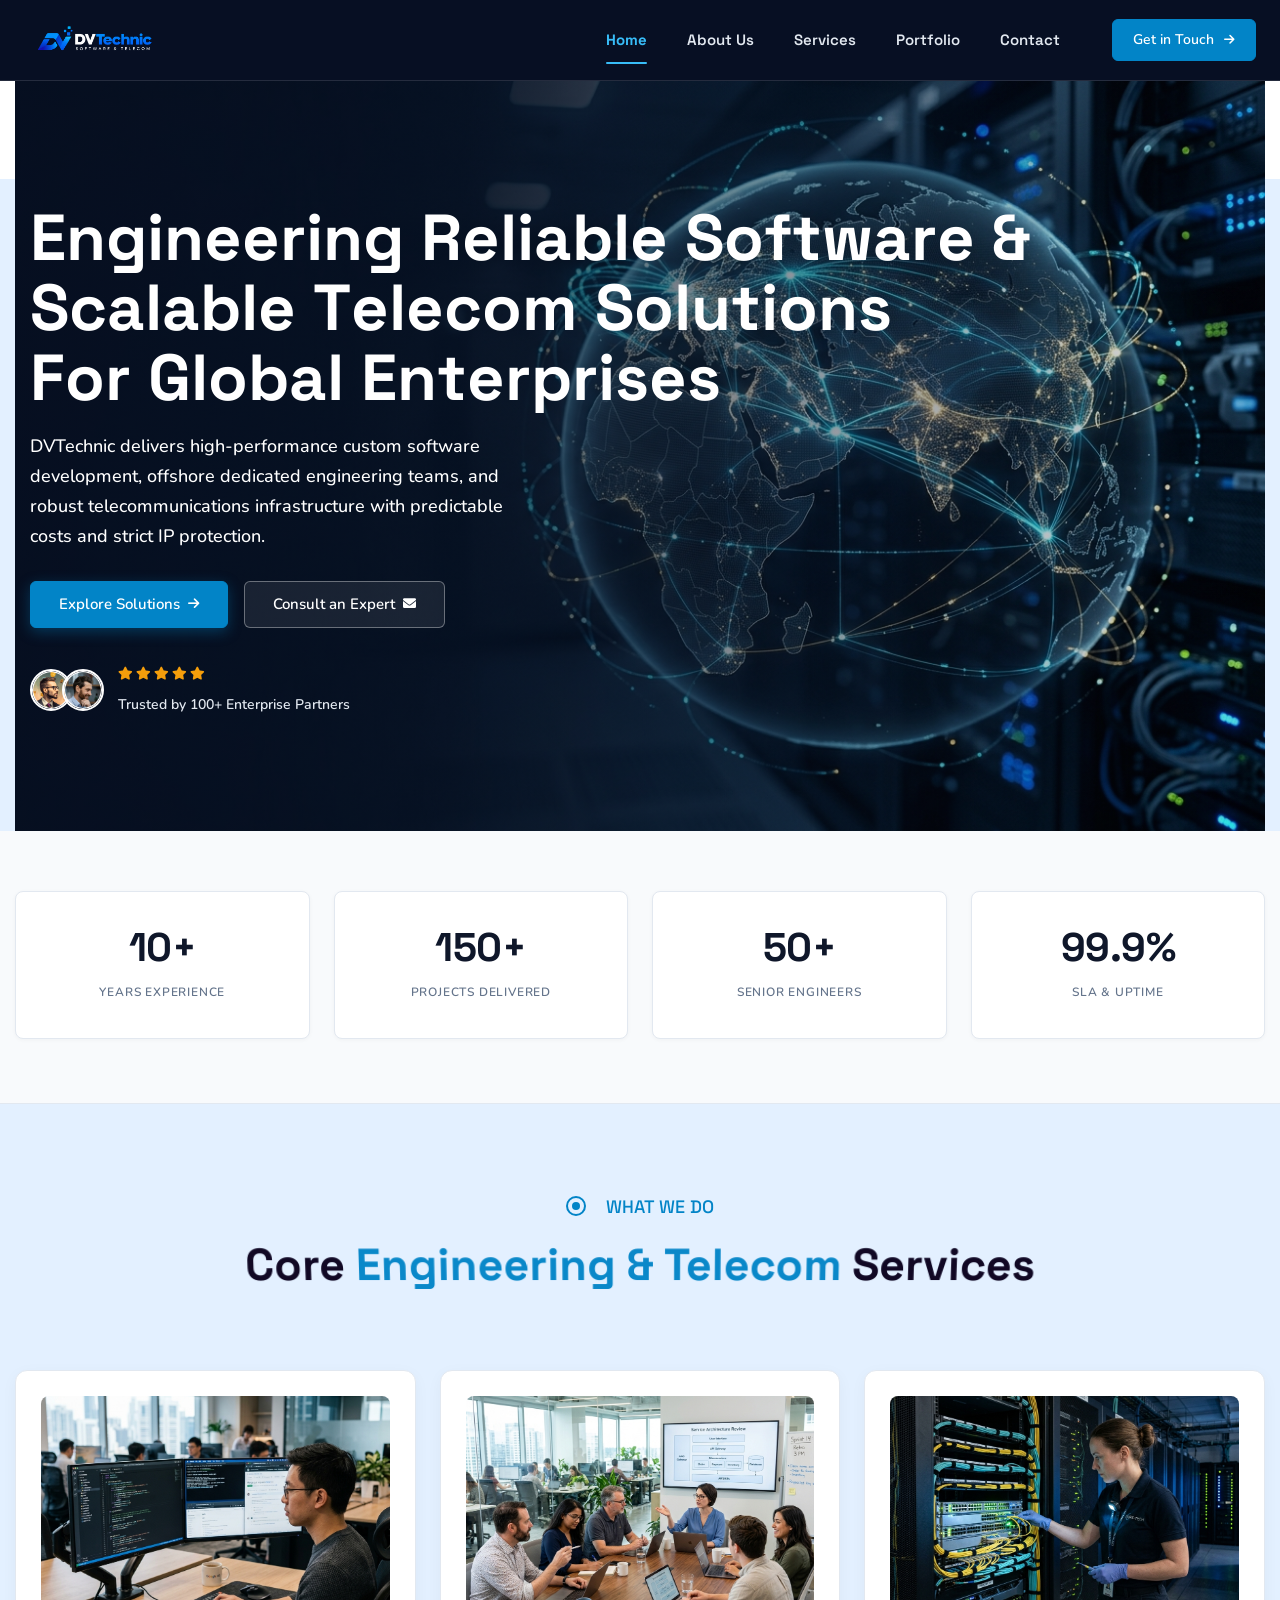
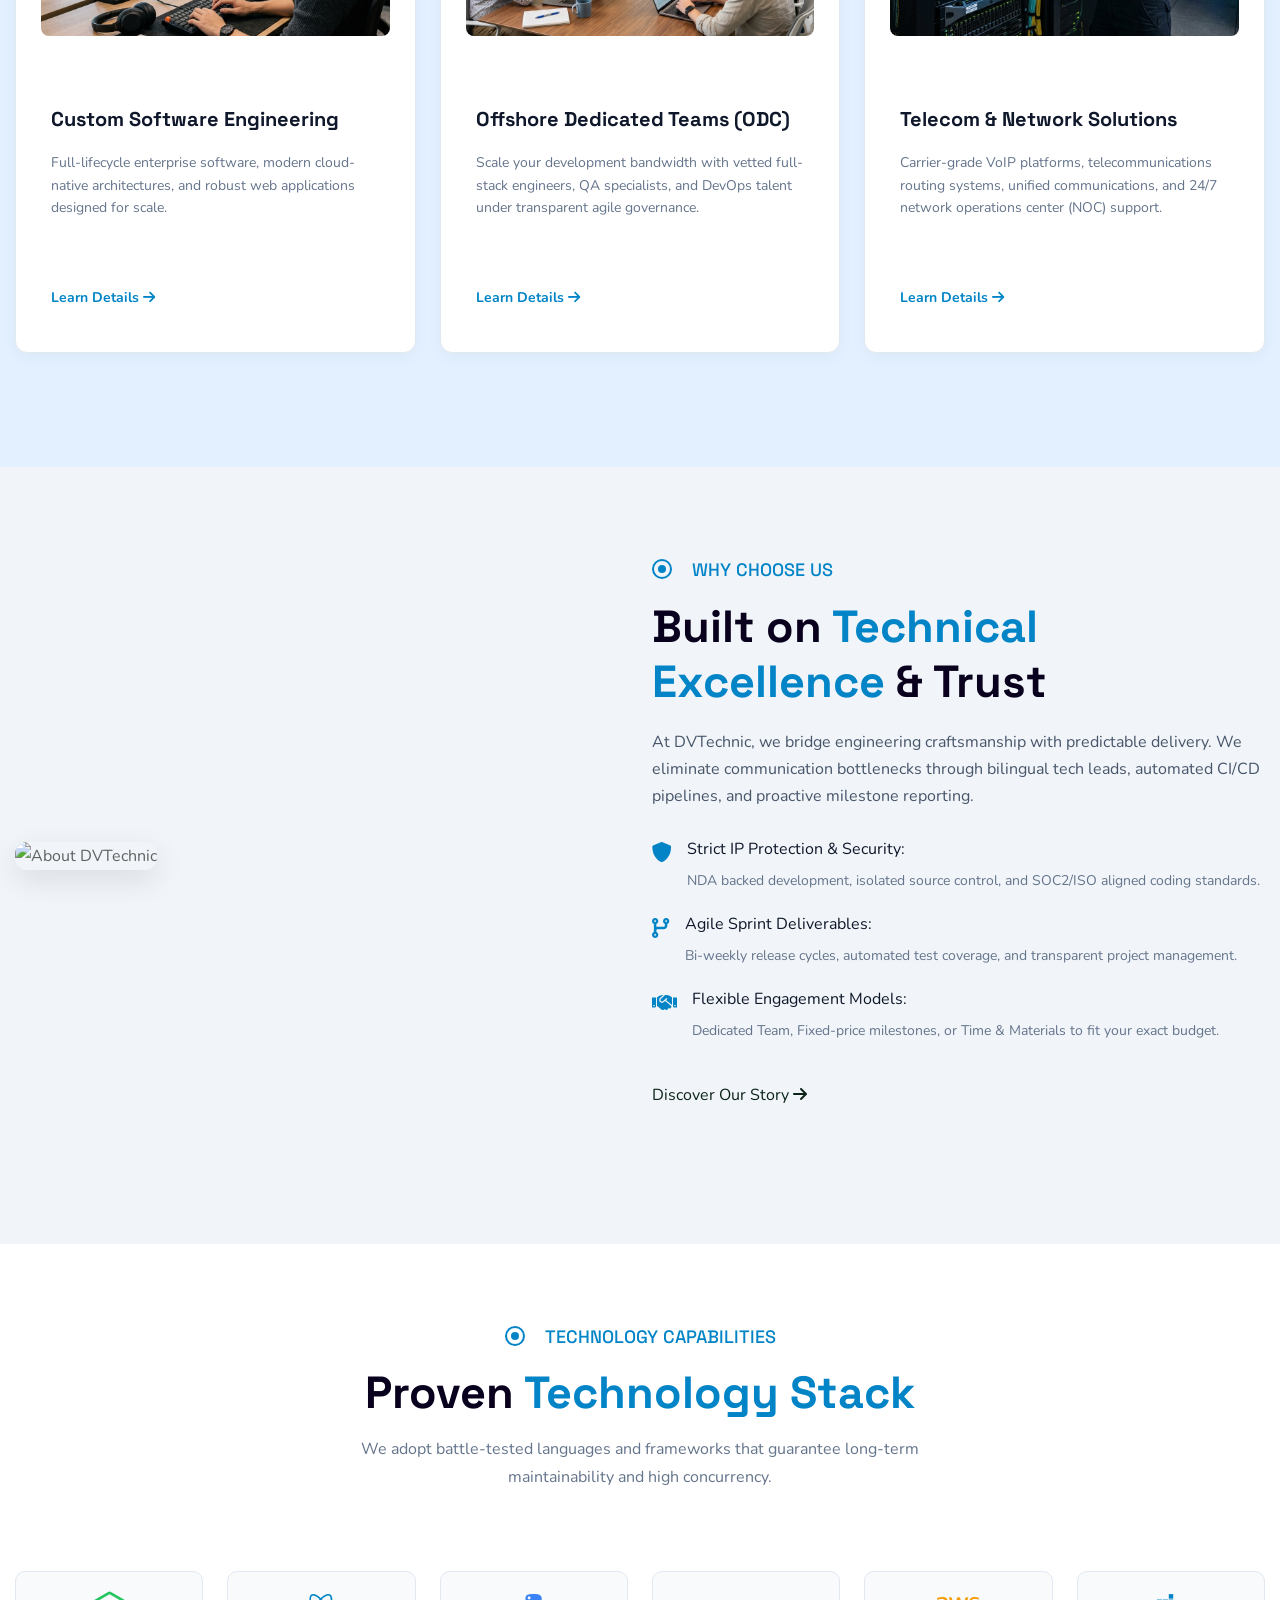
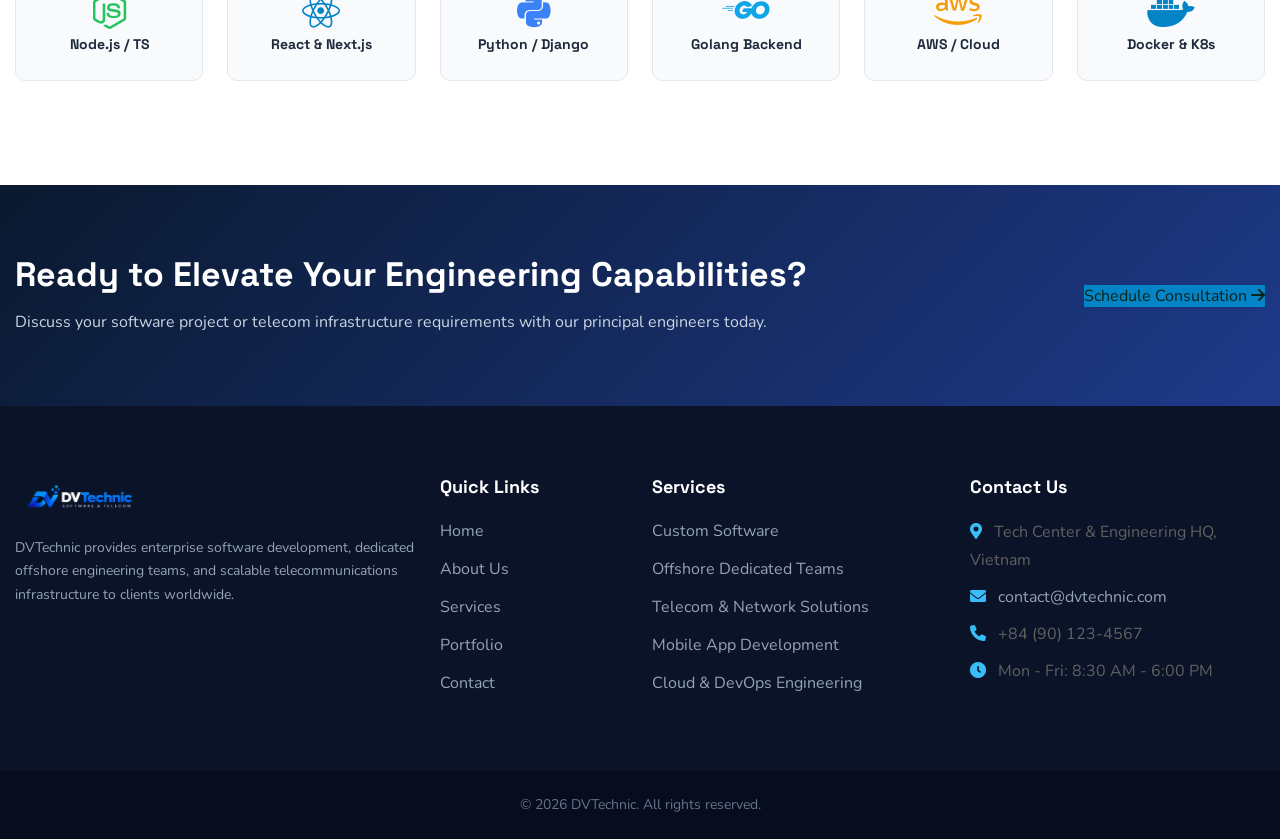
==== commit d4e8aea7: "feat(home): replace AI sci-fi service images with realistic corporate IT and telecom photography" ====
--- a/index.html
+++ b/index.html
@@ -227,42 +227,42 @@
 				<div class="row">
 					<!-- Service 1 -->
 					<div class="col-lg-4 col-md-6 mb-4">
-						<div class="service-single-box">
+						<div class="service-single-box" style="border: 1px solid #e2e8f0; box-shadow: 0 4px 16px rgba(0,0,0,0.04); border-radius: 12px; height: 100%; display: flex; flex-direction: column;">
 							<div class="service-thumb">
-								<img src="images/home-3/service-img1.png" alt="Custom Software Development">
-							</div>
-							<div class="service-title" style="padding: 25px 20px;">
-								<h3><a href="services.html">Custom Software Engineering</a></h3>
-								<p style="color: #64748b; font-size: 14px; margin-top: 10px; line-height: 1.6;">Full-lifecycle enterprise software, modern cloud-native architectures, and robust web applications designed for scale.</p>
-								<a href="services.html" style="font-weight: 700; color: #0284c7; font-size: 14px; display: inline-block; margin-top: 12px;">Learn Details <i class="fa-solid fa-arrow-right"></i></a>
+								<img src="images/home-3/service-software-eng.jpg" alt="Custom Software Development" style="width: 100%; height: 240px; object-fit: cover; border-radius: 8px;">
+							</div>
+							<div class="service-title" style="padding: 24px 10px 10px; flex-grow: 1; display: flex; flex-direction: column;">
+								<h3 style="font-size: 20px; font-weight: 700; margin-bottom: 8px;"><a href="services.html" style="color: #0f172a;">Custom Software Engineering</a></h3>
+								<p style="color: #64748b; font-size: 14px; margin-top: 6px; line-height: 1.6; flex-grow: 1;">Full-lifecycle enterprise software, modern cloud-native architectures, and robust web applications designed for scale.</p>
+								<a href="services.html" style="font-weight: 700; color: #0284c7; font-size: 14px; display: inline-block; margin-top: 14px;">Learn Details <i class="fa-solid fa-arrow-right"></i></a>
 							</div>
 						</div>
 					</div>
 
 					<!-- Service 2 -->
 					<div class="col-lg-4 col-md-6 mb-4">
-						<div class="service-single-box">
+						<div class="service-single-box" style="border: 1px solid #e2e8f0; box-shadow: 0 4px 16px rgba(0,0,0,0.04); border-radius: 12px; height: 100%; display: flex; flex-direction: column;">
 							<div class="service-thumb">
-								<img src="images/home-3/service-img2.png" alt="Offshore Dedicated Teams">
-							</div>
-							<div class="service-title" style="padding: 25px 20px;">
-								<h3><a href="services.html">Offshore Dedicated Teams (ODC)</a></h3>
-								<p style="color: #64748b; font-size: 14px; margin-top: 10px; line-height: 1.6;">Scale your development bandwidth with vetted full-stack engineers, QA specialists, and DevOps talent under transparent agile governance.</p>
-								<a href="services.html" style="font-weight: 700; color: #0284c7; font-size: 14px; display: inline-block; margin-top: 12px;">Learn Details <i class="fa-solid fa-arrow-right"></i></a>
+								<img src="images/home-3/service-offshore-team.jpg" alt="Offshore Dedicated Teams" style="width: 100%; height: 240px; object-fit: cover; border-radius: 8px;">
+							</div>
+							<div class="service-title" style="padding: 24px 10px 10px; flex-grow: 1; display: flex; flex-direction: column;">
+								<h3 style="font-size: 20px; font-weight: 700; margin-bottom: 8px;"><a href="services.html" style="color: #0f172a;">Offshore Dedicated Teams (ODC)</a></h3>
+								<p style="color: #64748b; font-size: 14px; margin-top: 6px; line-height: 1.6; flex-grow: 1;">Scale your development bandwidth with vetted full-stack engineers, QA specialists, and DevOps talent under transparent agile governance.</p>
+								<a href="services.html" style="font-weight: 700; color: #0284c7; font-size: 14px; display: inline-block; margin-top: 14px;">Learn Details <i class="fa-solid fa-arrow-right"></i></a>
 							</div>
 						</div>
 					</div>
 
 					<!-- Service 3 -->
 					<div class="col-lg-4 col-md-6 mb-4">
-						<div class="service-single-box">
+						<div class="service-single-box" style="border: 1px solid #e2e8f0; box-shadow: 0 4px 16px rgba(0,0,0,0.04); border-radius: 12px; height: 100%; display: flex; flex-direction: column;">
 							<div class="service-thumb">
-								<img src="images/home-3/service-img3.png" alt="Telecom & Network Infrastructure">
-							</div>
-							<div class="service-title" style="padding: 25px 20px;">
-								<h3><a href="services.html">Telecom &amp; Network Solutions</a></h3>
-								<p style="color: #64748b; font-size: 14px; margin-top: 10px; line-height: 1.6;">Carrier-grade VoIP platforms, telecommunications routing systems, unified communications, and 24/7 network operations center (NOC) support.</p>
-								<a href="services.html" style="font-weight: 700; color: #0284c7; font-size: 14px; display: inline-block; margin-top: 12px;">Learn Details <i class="fa-solid fa-arrow-right"></i></a>
+								<img src="images/home-3/service-telecom-network.jpg" alt="Telecom & Network Infrastructure" style="width: 100%; height: 240px; object-fit: cover; border-radius: 8px;">
+							</div>
+							<div class="service-title" style="padding: 24px 10px 10px; flex-grow: 1; display: flex; flex-direction: column;">
+								<h3 style="font-size: 20px; font-weight: 700; margin-bottom: 8px;"><a href="services.html" style="color: #0f172a;">Telecom &amp; Network Solutions</a></h3>
+								<p style="color: #64748b; font-size: 14px; margin-top: 6px; line-height: 1.6; flex-grow: 1;">Carrier-grade VoIP platforms, telecommunications routing systems, unified communications, and 24/7 network operations center (NOC) support.</p>
+								<a href="services.html" style="font-weight: 700; color: #0284c7; font-size: 14px; display: inline-block; margin-top: 14px;">Learn Details <i class="fa-solid fa-arrow-right"></i></a>
 							</div>
 						</div>
 					</div>
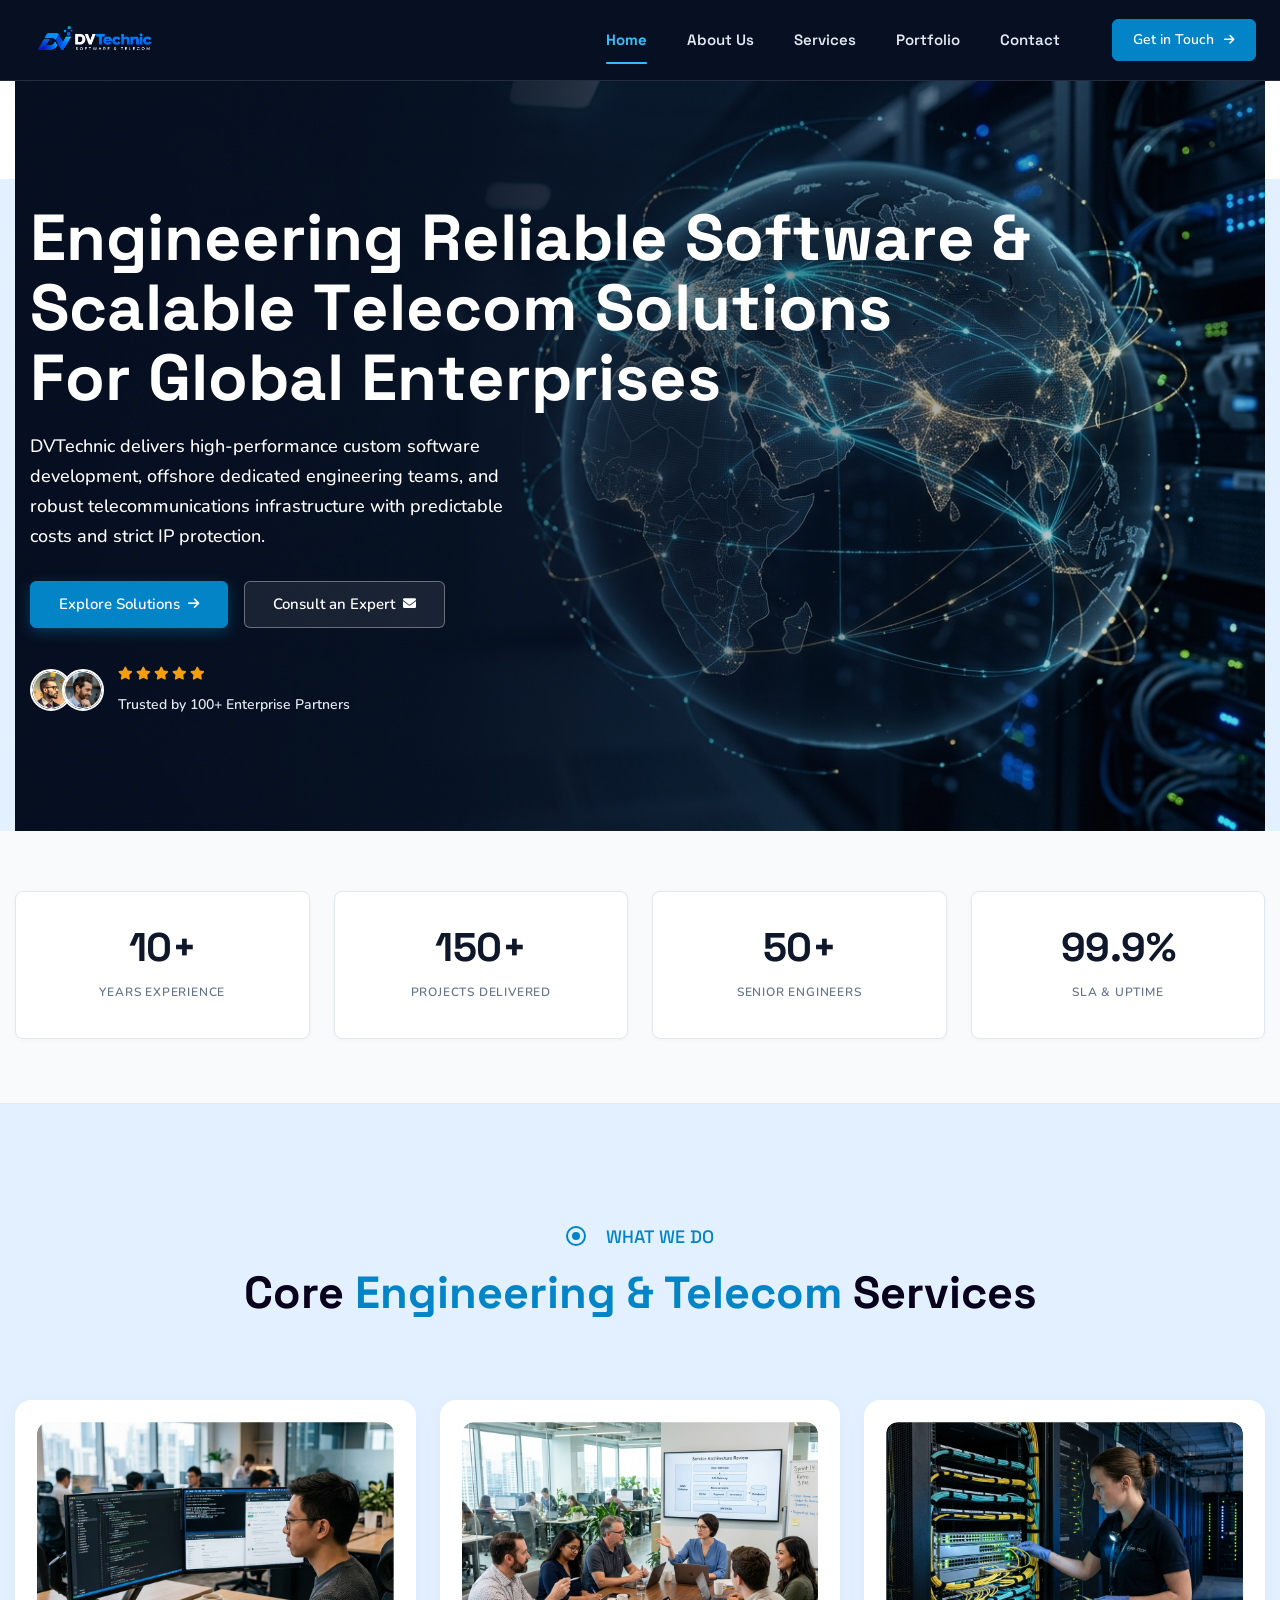
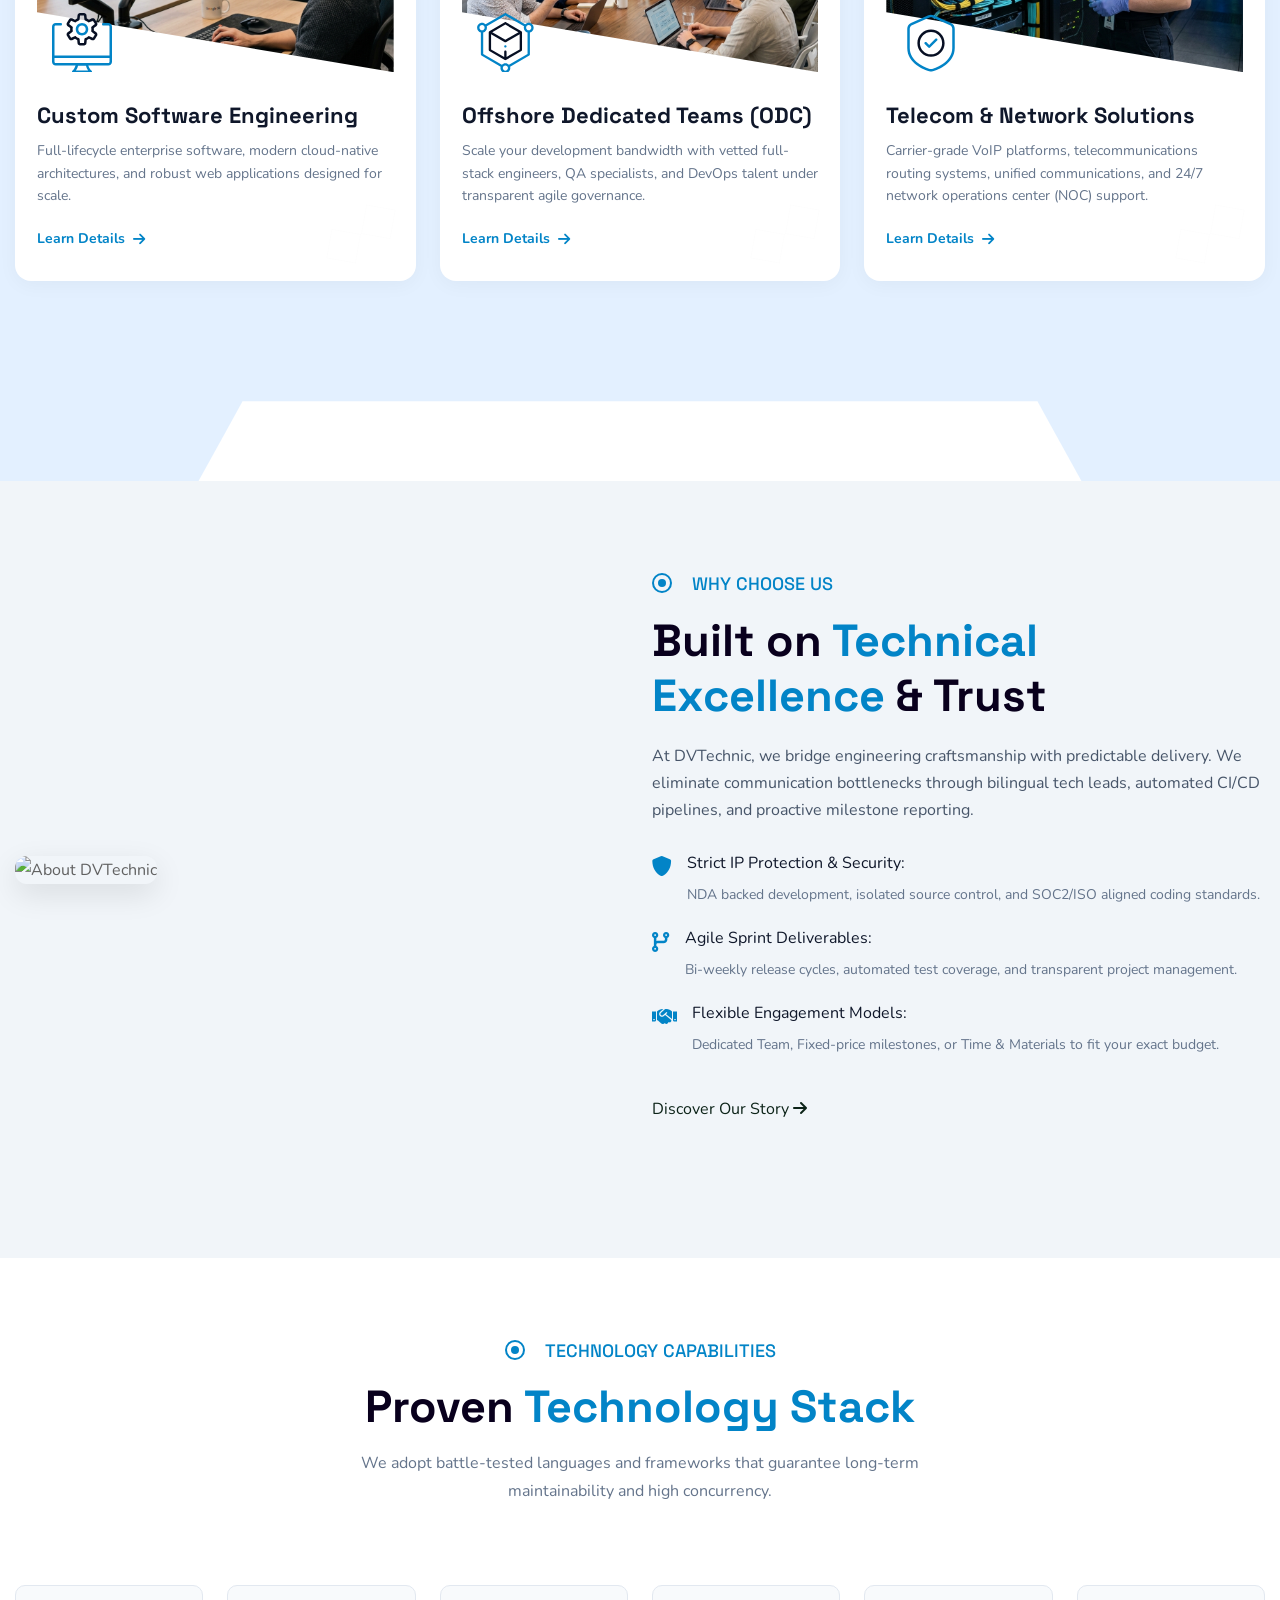
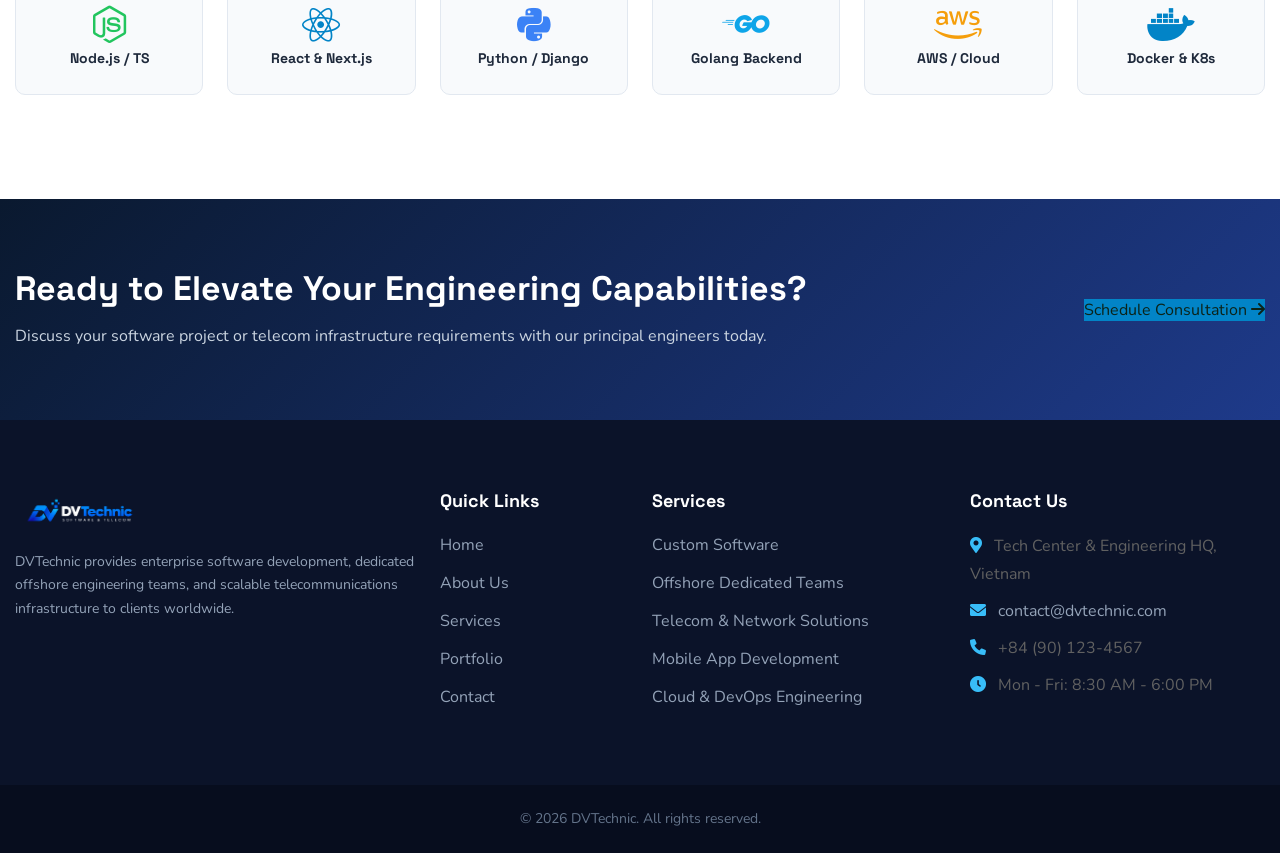
==== commit 944bfa56: "feat(services): restore creative overlapping layout with diagonal clip-path, notch SVG icons, and ho" ====
--- a/index.html
+++ b/index.html
@@ -210,7 +210,7 @@
 		</section>
 
 		<!-- Service Section Three-->
-		<section class="service-section-three" style="padding: 90px 0;">
+		<section class="service-section-three">
 			<div class="auto-container">
 				<div class="row">
 					<div class="col-lg-12">
@@ -226,48 +226,108 @@
 				</div>
 				<div class="row">
 					<!-- Service 1 -->
-					<div class="col-lg-4 col-md-6 mb-4">
-						<div class="service-single-box" style="border: 1px solid #e2e8f0; box-shadow: 0 4px 16px rgba(0,0,0,0.04); border-radius: 12px; height: 100%; display: flex; flex-direction: column;">
+					<div class="col-lg-4 col-md-6">
+						<div class="service-single-box">
 							<div class="service-thumb">
-								<img src="images/home-3/service-software-eng.jpg" alt="Custom Software Development" style="width: 100%; height: 240px; object-fit: cover; border-radius: 8px;">
-							</div>
-							<div class="service-title" style="padding: 24px 10px 10px; flex-grow: 1; display: flex; flex-direction: column;">
-								<h3 style="font-size: 20px; font-weight: 700; margin-bottom: 8px;"><a href="services.html" style="color: #0f172a;">Custom Software Engineering</a></h3>
-								<p style="color: #64748b; font-size: 14px; margin-top: 6px; line-height: 1.6; flex-grow: 1;">Full-lifecycle enterprise software, modern cloud-native architectures, and robust web applications designed for scale.</p>
-								<a href="services.html" style="font-weight: 700; color: #0284c7; font-size: 14px; display: inline-block; margin-top: 14px;">Learn Details <i class="fa-solid fa-arrow-right"></i></a>
-							</div>
+								<img src="images/home-3/service-software-eng.jpg" alt="Custom Software Engineering">
+								<div class="service-icon">
+									<svg width="60" height="60" viewBox="0 0 60 60" fill="none"
+										xmlns="http://www.w3.org/2000/svg">
+										<g clip-path="url(#clip0_software)">
+											<path
+												d="M56.25 52.5H3.75C1.6825 52.5 0 50.8175 0 48.75V13.75C0 11.6825 1.6825 10 3.75 10H8.75C9.08152 10 9.39946 10.1317 9.63388 10.3661C9.8683 10.6005 10 10.9185 10 11.25C10 11.5815 9.8683 11.8995 9.63388 12.1339C9.39946 12.3683 9.08152 12.5 8.75 12.5H3.75C3.41848 12.5 3.10054 12.6317 2.86612 12.8661C2.6317 13.1005 2.5 13.4185 2.5 13.75V48.75C2.5 49.0815 2.6317 49.3995 2.86612 49.6339C3.10054 49.8683 3.41848 50 3.75 50H56.25C56.5815 50 56.8995 49.8683 57.1339 49.6339C57.3683 49.3995 57.5 49.0815 57.5 48.75V13.75C57.5 13.4185 57.3683 13.1005 57.1339 12.8661C56.8995 12.6317 56.5815 12.5 56.25 12.5H51.25C50.9185 12.5 50.6005 12.3683 50.3661 12.1339C50.1317 11.8995 50 11.5815 50 11.25C50 10.9185 50.1317 10.6005 50.3661 10.3661C50.6005 10.1317 50.9185 10 51.25 10H56.25C58.3175 10 60 11.6825 60 13.75V48.75C60 50.8175 58.3175 52.5 56.25 52.5Z"
+												fill="#0284c7" />
+											<path
+												d="M38.75 60H21.25C21.0024 60.0004 20.7603 59.9274 20.5544 59.79C20.3484 59.6527 20.1878 59.4573 20.093 59.2287C19.9982 59 19.9735 58.7483 20.0219 58.5055C20.0703 58.2627 20.1897 58.0398 20.365 57.865C23.655 54.575 23.7 51.39 23.7 51.255C23.7013 50.9234 23.8333 50.6057 24.0673 50.3708C24.3013 50.1359 24.6184 50.0026 24.95 50H35C35.3302 50 35.647 50.1307 35.8812 50.3635C36.1154 50.5963 36.248 50.9123 36.25 51.2425C36.2525 51.4 36.35 54.5825 39.635 57.865C39.8115 58.0393 39.932 58.2624 39.9811 58.5056C40.0303 58.7487 40.0057 59.001 39.9107 59.2302C39.8157 59.4594 39.6546 59.6551 39.4478 59.7922C39.241 59.9293 38.9981 60.0017 38.75 60ZM23.925 57.5H36.0675C34.9977 56.0055 34.2565 54.3015 33.8925 52.5H26.0675C25.86 53.6625 25.3175 55.5 23.925 57.5ZM58.75 45H1.25C0.918479 45 0.600537 44.8683 0.366117 44.6339C0.131696 44.3995 0 44.0815 0 43.75C0 43.4185 0.131696 43.1005 0.366117 42.8661C0.600537 42.6317 0.918479 42.5 1.25 42.5H58.75C59.0815 42.5 59.3995 42.6317 59.6339 42.8661C59.8683 43.1005 60 43.4185 60 43.75C60 44.0815 59.8683 44.3995 59.6339 44.6339C59.3995 44.8683 59.0815 45 58.75 45ZM30 22.5C26.5525 22.5 23.75 19.695 23.75 16.25C23.75 12.805 26.5525 10 30 10C33.4475 10 36.25 12.805 36.25 16.25C36.25 19.695 33.4475 22.5 30 22.5ZM30 12.5C27.9325 12.5 26.25 14.1825 26.25 16.25C26.25 18.3175 27.9325 20 30 20C32.0675 20 33.75 18.3175 33.75 16.25C33.75 14.1825 32.0675 12.5 30 12.5Z"
+												fill="#0284c7" />
+											<path
+												d="M31.995 32.5H28.005C27.3846 32.5016 26.786 32.2715 26.3264 31.8549C25.8667 31.4383 25.5792 30.8651 25.52 30.2475L25.2 27.07C24.4364 26.7291 23.7115 26.3075 23.0375 25.8125L20.12 27.13C19.5552 27.3879 18.9144 27.4255 18.3234 27.2354C17.7323 27.0453 17.2336 26.6413 16.925 26.1025L14.9325 22.65C14.6199 22.1141 14.5186 21.4807 14.6486 20.874C14.7785 20.2673 15.1303 19.7309 15.635 19.37L18.21 17.52C18.1625 17.1325 18.125 16.7 18.125 16.25C18.125 15.8 18.1625 15.3675 18.21 14.9825L15.635 13.1325C15.1301 12.7712 14.7782 12.2344 14.6483 11.6272C14.5184 11.0201 14.6197 10.3864 14.9325 9.85001L16.925 6.40001C17.2335 5.86183 17.7317 5.45805 18.322 5.26757C18.9124 5.0771 19.5526 5.11362 20.1175 5.37001L23.0375 6.69001C23.72 6.19001 24.4425 5.77001 25.2 5.43251L25.52 2.25001C25.5797 1.63292 25.8676 1.06031 26.3271 0.644192C26.7867 0.228071 27.385 -0.00163269 28.005 8.7366e-06H31.995C33.285 8.7366e-06 34.3525 0.967509 34.48 2.25251L34.8 5.43001C35.5575 5.76751 36.2825 6.19001 36.9625 6.68751L39.88 5.37001C40.4449 5.11269 41.0854 5.0754 41.6763 5.26544C42.2673 5.45547 42.766 5.85916 43.075 6.39751L45.0675 9.85001C45.3801 10.386 45.4814 11.0193 45.3514 11.626C45.2215 12.2328 44.8697 12.7691 44.365 13.13L41.79 14.98C41.8375 15.3675 41.875 15.8 41.875 16.25C41.875 16.7 41.8375 17.1325 41.79 17.5175L44.365 19.3675C45.4125 20.1225 45.715 21.535 45.0675 22.65L43.075 26.1C42.7652 26.6369 42.267 27.0396 41.6771 27.2299C41.0872 27.4203 40.4476 27.3847 39.8825 27.13L36.9625 25.81C36.28 26.31 35.5575 26.73 34.8 27.0675L34.48 30.25C34.4202 30.8671 34.1324 31.4397 33.6728 31.8558C33.2132 32.2719 32.615 32.5017 31.995 32.5ZM23.2125 23.1125C23.506 23.1128 23.7901 23.2163 24.015 23.405C24.8625 24.115 25.8 24.6575 26.7975 25.0225C27.2475 25.1875 27.565 25.595 27.61 26.0725L28.005 30H31.995L32.3875 26.0725C32.4109 25.8389 32.4995 25.6167 32.6432 25.431C32.7868 25.2453 32.9798 25.1038 33.2 25.0225C34.2139 24.648 35.1553 24.1008 35.9825 23.405C36.1629 23.2541 36.3823 23.1571 36.6153 23.1253C36.8484 23.0934 37.0857 23.128 37.3 23.225L40.9075 24.855L42.9025 21.4025L39.7075 19.1075C39.5173 18.9694 39.3696 18.7806 39.2812 18.5628C39.1928 18.3449 39.1673 18.1066 39.2075 17.875C39.3025 17.3425 39.375 16.8075 39.375 16.25C39.375 15.6925 39.3025 15.1575 39.21 14.63C39.1698 14.3984 39.1953 14.1601 39.2837 13.9422C39.3721 13.7244 39.5198 13.5357 39.71 13.3975L42.905 11.1025L40.9125 7.65001L37.3025 9.27751C37.0881 9.37392 36.8509 9.40817 36.6179 9.37634C36.385 9.34452 36.1657 9.2479 35.985 9.09751C35.1591 8.39989 34.2174 7.85244 33.2026 7.48001C32.9818 7.39948 32.7884 7.25815 32.6446 7.07235C32.5008 6.88655 32.4125 6.66386 32.39 6.43001L31.995 2.50001H28.005L27.6125 6.42751C27.5891 6.66108 27.5005 6.88337 27.3568 7.06902C27.2131 7.25467 27.0202 7.39622 26.8 7.47751C25.7845 7.85137 24.842 8.39959 24.015 9.09751C23.8343 9.2479 23.615 9.34452 23.382 9.37634C23.1491 9.40817 22.9119 9.37392 22.6975 9.27751L19.09 7.64751L17.095 11.1L20.29 13.395C20.4802 13.5332 20.6279 13.7219 20.7163 13.9397C20.8047 14.1576 20.8302 14.3959 20.79 14.6275C20.6975 15.1575 20.625 15.6925 20.625 16.25C20.625 16.8075 20.6975 17.3425 20.79 17.87C20.8302 18.1016 20.8047 18.3399 20.7163 18.5578C20.6279 18.7756 20.4802 18.9644 20.29 19.1025L17.095 21.4L19.0875 24.85L22.6975 23.2225C22.8595 23.1499 23.035 23.1124 23.2125 23.1125Z"
+												fill="#070f23" />
+										</g>
+										<defs>
+											<clipPath id="clip0_software">
+												<rect width="60" height="60" fill="white" />
+											</clipPath>
+										</defs>
+									</svg>
+								</div>
+							</div>
+							<div class="service-title">
+								<h3><a href="services.html">Custom Software Engineering</a></h3>
+								<p>Full-lifecycle enterprise software, modern cloud-native architectures, and robust web applications designed for scale.</p>
+								<a href="services.html" class="service-link">Learn Details <i class="fa-solid fa-arrow-right"></i></a>
+							</div>
+							<img class="box-sp bounce-animate" src="images/home-3/box-sp.png" alt="">
 						</div>
 					</div>
 
 					<!-- Service 2 -->
-					<div class="col-lg-4 col-md-6 mb-4">
-						<div class="service-single-box" style="border: 1px solid #e2e8f0; box-shadow: 0 4px 16px rgba(0,0,0,0.04); border-radius: 12px; height: 100%; display: flex; flex-direction: column;">
+					<div class="col-lg-4 col-md-6">
+						<div class="service-single-box">
 							<div class="service-thumb">
-								<img src="images/home-3/service-offshore-team.jpg" alt="Offshore Dedicated Teams" style="width: 100%; height: 240px; object-fit: cover; border-radius: 8px;">
-							</div>
-							<div class="service-title" style="padding: 24px 10px 10px; flex-grow: 1; display: flex; flex-direction: column;">
-								<h3 style="font-size: 20px; font-weight: 700; margin-bottom: 8px;"><a href="services.html" style="color: #0f172a;">Offshore Dedicated Teams (ODC)</a></h3>
-								<p style="color: #64748b; font-size: 14px; margin-top: 6px; line-height: 1.6; flex-grow: 1;">Scale your development bandwidth with vetted full-stack engineers, QA specialists, and DevOps talent under transparent agile governance.</p>
-								<a href="services.html" style="font-weight: 700; color: #0284c7; font-size: 14px; display: inline-block; margin-top: 14px;">Learn Details <i class="fa-solid fa-arrow-right"></i></a>
-							</div>
+								<img src="images/home-3/service-offshore-team.jpg" alt="Offshore Dedicated Teams (ODC)">
+								<div class="service-icon">
+									<svg width="60" height="60" viewBox="0 0 60 60" fill="none"
+										xmlns="http://www.w3.org/2000/svg">
+										<g clip-path="url(#clip0_odc)">
+											<path
+												d="M56.6451 14.6512C56.6451 11.9371 54.4373 9.72928 51.7232 9.72928C50.3299 9.72928 49.0705 10.3125 48.1742 11.2464L28.9669 0.156903C28.7888 0.0541132 28.5868 0 28.3812 0C28.1755 0 27.9735 0.0541132 27.7955 0.156903L8.58741 11.2465C7.69127 10.3125 6.43244 9.72928 5.03896 9.72928C2.32489 9.72928 0.117065 11.9371 0.117065 14.6512C0.117065 16.9611 1.71692 18.9035 3.86708 19.4308V41.6017C3.86708 42.0201 4.09044 42.4069 4.45302 42.6166L23.6545 53.7028C23.524 54.1496 23.4577 54.6128 23.4576 55.0783C23.4576 57.7919 25.6654 60.0002 28.3795 60.0002C31.0931 60.0002 33.3009 57.7919 33.3009 55.0783C33.3009 54.6014 33.2318 54.1408 33.1045 53.7041L52.3093 42.6166C52.6718 42.4074 52.8952 42.0201 52.8952 41.6017V19.4308C55.0453 18.9035 56.6453 16.9611 56.6453 14.6512H56.6451ZM2.46082 14.6512C2.46082 13.2295 3.61712 12.073 5.03896 12.073C6.46033 12.073 7.61663 13.2295 7.61663 14.6512C7.61663 16.0727 6.46033 17.2293 5.03896 17.2293C3.61712 17.2293 2.46082 16.0727 2.46082 14.6512ZM28.3795 57.6565C26.9577 57.6565 25.8014 56.5002 25.8014 55.0783C25.8014 53.657 26.9577 52.5002 28.3795 52.5002C29.8009 52.5002 30.9577 53.657 30.9577 55.0783C30.9577 56.5002 29.8009 57.6565 28.3795 57.6565ZM31.9309 51.6758C31.0341 50.7406 29.7743 50.1564 28.3795 50.1564C26.9856 50.1564 25.7258 50.74 24.8295 51.6744L6.21084 40.9252V19.4308C8.36053 18.9035 9.96039 16.9611 9.96039 14.6512C9.96039 14.1733 9.89078 13.7113 9.76316 13.2739L28.3808 2.52504L46.9993 13.2739C46.8684 13.7213 46.8019 14.185 46.8019 14.6512C46.8019 16.9611 48.4018 18.9035 50.5515 19.4308V40.9252L31.9309 51.6758ZM51.7231 17.2293C50.3018 17.2293 49.145 16.0727 49.145 14.6512C49.145 13.2295 50.3018 12.073 51.7231 12.073C53.145 12.073 54.3013 13.2295 54.3013 14.6512C54.3013 16.0727 53.145 17.2293 51.7231 17.2293Z"
+												fill="#0284c7" />
+											<path
+												d="M44.4357 18.1792L28.9669 9.2487C28.7888 9.14591 28.5868 9.0918 28.3812 9.0918C28.1756 9.0918 27.9736 9.14591 27.7955 9.2487L12.3267 18.1792C11.9641 18.3889 11.7407 18.7757 11.7407 19.1941V37.0556C11.7407 37.474 11.9641 37.8613 12.3267 38.0705L27.7955 47.0015C27.9766 47.1058 28.1786 47.1585 28.3809 47.1585C28.5837 47.1585 28.7856 47.1058 28.9669 47.0015L44.4357 38.0706C44.7982 37.8613 45.0216 37.4741 45.0216 37.0556V19.1941C45.0216 18.7757 44.7982 18.3889 44.4357 18.1792ZM28.3809 11.6167L41.506 19.1941L28.3809 26.7719L15.2564 19.1941L28.3809 11.6167ZM29.5528 43.957V38.672C29.5528 38.0248 29.0282 37.5001 28.3809 37.5001C27.7341 37.5001 27.2095 38.0248 27.2095 38.672V43.957L14.0845 36.3791V21.2238L27.7955 29.14C27.9766 29.2442 28.1786 29.297 28.3809 29.297C28.5837 29.297 28.7856 29.2442 28.9669 29.14L42.6779 21.2239V36.3791L29.5528 43.957Z"
+												fill="#070f23" />
+											<path
+												d="M28.38 32.2266C28.069 32.2274 27.7708 32.3508 27.5501 32.5699C27.3311 32.7902 27.2077 33.0878 27.2067 33.3984C27.2078 33.7089 27.3312 34.0064 27.5501 34.2265C27.7708 34.4458 28.0689 34.5693 28.38 34.5703C28.6881 34.5703 28.9906 34.4449 29.2085 34.2265C29.4274 34.0064 29.5508 33.7089 29.5519 33.3984C29.5519 33.0899 29.4265 32.7879 29.2085 32.5699C28.9883 32.3508 28.6906 32.2274 28.38 32.2266Z"
+												fill="#0284c7" />
+										</g>
+										<defs>
+											<clipPath id="clip0_odc">
+												<rect width="60" height="60" fill="white" />
+											</clipPath>
+										</defs>
+									</svg>
+								</div>
+							</div>
+							<div class="service-title">
+								<h3><a href="services.html">Offshore Dedicated Teams (ODC)</a></h3>
+								<p>Scale your development bandwidth with vetted full-stack engineers, QA specialists, and DevOps talent under transparent agile governance.</p>
+								<a href="services.html" class="service-link">Learn Details <i class="fa-solid fa-arrow-right"></i></a>
+							</div>
+							<img class="box-sp bounce-animate" src="images/home-3/box-sp.png" alt="">
 						</div>
 					</div>
 
 					<!-- Service 3 -->
-					<div class="col-lg-4 col-md-6 mb-4">
-						<div class="service-single-box" style="border: 1px solid #e2e8f0; box-shadow: 0 4px 16px rgba(0,0,0,0.04); border-radius: 12px; height: 100%; display: flex; flex-direction: column;">
+					<div class="col-lg-4 col-md-6">
+						<div class="service-single-box">
 							<div class="service-thumb">
-								<img src="images/home-3/service-telecom-network.jpg" alt="Telecom & Network Infrastructure" style="width: 100%; height: 240px; object-fit: cover; border-radius: 8px;">
-							</div>
-							<div class="service-title" style="padding: 24px 10px 10px; flex-grow: 1; display: flex; flex-direction: column;">
-								<h3 style="font-size: 20px; font-weight: 700; margin-bottom: 8px;"><a href="services.html" style="color: #0f172a;">Telecom &amp; Network Solutions</a></h3>
-								<p style="color: #64748b; font-size: 14px; margin-top: 6px; line-height: 1.6; flex-grow: 1;">Carrier-grade VoIP platforms, telecommunications routing systems, unified communications, and 24/7 network operations center (NOC) support.</p>
-								<a href="services.html" style="font-weight: 700; color: #0284c7; font-size: 14px; display: inline-block; margin-top: 14px;">Learn Details <i class="fa-solid fa-arrow-right"></i></a>
-							</div>
-						</div>
-					</div>
-				</div>
-			</div>
+								<img src="images/home-3/service-telecom-network.jpg" alt="Telecom & Network Solutions">
+								<div class="service-icon">
+									<svg width="60" height="60" viewBox="0 0 60 60" fill="none"
+										xmlns="http://www.w3.org/2000/svg">
+										<path fill-rule="evenodd" clip-rule="evenodd"
+											d="M53.75 15.7488C53.7497 14.54 53.399 13.3571 52.7403 12.3435C52.0816 11.3299 51.1432 10.5289 50.0387 10.0376L32.5387 2.26007C31.7394 1.90525 30.8746 1.72192 30 1.72192C29.1254 1.72192 28.2606 1.90525 27.4613 2.26007L9.96125 10.0376C8.85675 10.5289 7.91836 11.3299 7.25969 12.3435C6.60101 13.3571 6.25029 14.54 6.25 15.7488V35.0001C6.25 42.7176 10.52 48.2076 15.475 51.9463C20.2913 55.5788 25.7363 57.5351 28.2575 58.3076L28.2775 58.3138C29.4026 58.6374 30.596 58.6378 31.7213 58.3151L31.7438 58.3088C34.265 57.5351 39.7087 55.5801 44.525 51.9463C49.48 48.2076 53.75 42.7176 53.75 35.0001V15.7488ZM51.25 15.7488V35.0001C51.25 41.8263 47.4025 46.6426 43.0188 49.9501C38.5037 53.3576 33.3963 55.1863 31.0225 55.9151C30.356 56.1038 29.6502 56.1038 28.9837 55.9151C26.605 55.1851 21.4975 53.3576 16.9812 49.9501C12.5975 46.6426 8.75 41.8263 8.75 35.0001V15.7488C8.75015 15.0235 8.96066 14.3137 9.35602 13.7056C9.75138 13.0975 10.3146 12.6171 10.9775 12.3226L28.4775 4.54507C28.9567 4.33181 29.4754 4.22162 30 4.22162C30.5246 4.22162 31.0433 4.33181 31.5225 4.54507L49.0225 12.3226C49.6854 12.6171 50.2486 13.0975 50.644 13.7056C51.0393 14.3137 51.2499 15.0235 51.25 15.7488Z"
+												fill="#0284c7" />
+										<path fill-rule="evenodd" clip-rule="evenodd"
+											d="M30 16.5288C22.4875 16.5288 16.3888 22.6276 16.3888 30.1388C16.3888 37.6513 22.4875 43.7501 30 43.7501C37.5125 43.7501 43.6113 37.6513 43.6113 30.1388C43.6113 22.6276 37.5125 16.5288 30 16.5288ZM30 19.0288C36.1325 19.0288 41.1113 24.0063 41.1113 30.1388C41.1113 36.2713 36.1325 41.2501 30 41.2501C23.8675 41.2501 18.8888 36.2713 18.8888 30.1388C18.8888 24.0063 23.8675 19.0288 30 19.0288Z"
+												fill="#070f23" />
+										<path fill-rule="evenodd" clip-rule="evenodd"
+											d="M23.7563 31.0613L27.2913 34.5963C27.5257 34.8307 27.8436 34.9623 28.175 34.9623C28.5065 34.9623 28.8244 34.8307 29.0588 34.5963L36.1288 27.5263C36.3565 27.2906 36.4825 26.9748 36.4796 26.6471C36.4768 26.3194 36.3453 26.0058 36.1136 25.7741C35.8818 25.5423 35.5683 25.4109 35.2405 25.408C34.9128 25.4052 34.597 25.5312 34.3613 25.7588L28.175 31.9451L25.5238 29.2938C25.288 29.0662 24.9723 28.9402 24.6445 28.943C24.3168 28.9459 24.0033 29.0773 23.7715 29.3091C23.5398 29.5408 23.4083 29.8544 23.4054 30.1821C23.4026 30.5098 23.5286 30.8256 23.7563 31.0613Z"
+												fill="#0284c7" />
+									</svg>
+								</div>
+							</div>
+							<div class="service-title">
+								<h3><a href="services.html">Telecom &amp; Network Solutions</a></h3>
+								<p>Carrier-grade VoIP platforms, telecommunications routing systems, unified communications, and 24/7 network operations center (NOC) support.</p>
+								<a href="services.html" class="service-link">Learn Details <i class="fa-solid fa-arrow-right"></i></a>
+							</div>
+							<img class="box-sp bounce-animate" src="images/home-3/box-sp.png" alt="">
+						</div>
+					</div>
+				</div>
+			</div>
+			<div class="service-bg-bular"></div>
 		</section>
 
 		<!-- Why Choose DVTechnic Section -->
--- a/css/style.css
+++ b/css/style.css
@@ -3990,36 +3990,63 @@
     padding: 100px 0 70px;
   }
 }
+.service-section-three .row {
+  display: flex;
+  flex-wrap: wrap;
+}
 .service-section-three .service-single-box {
   position: relative;
   z-index: 1;
   background: var(--theme-color-white);
-  padding: 25px 25px 30px;
+  padding: 22px 22px 28px;
   margin-bottom: 30px;
-  transition: all 300ms ease;
+  transition: all 350ms cubic-bezier(0.16, 1, 0.3, 1);
   overflow: hidden;
-  border-radius: 15px;
+  border-radius: 16px;
+  box-shadow: 0 4px 20px rgba(0, 0, 0, 0.04);
+  height: calc(100% - 30px);
+  display: flex;
+  flex-direction: column;
 }
 .service-section-three .service-single-box::before {
   position: absolute;
   content: "";
   height: 0%;
   width: 100%;
-  background: url(../images/home-3/service-box-hover.png);
+  background: #1e3a8a url(../images/home-3/service-box-hover.png);
   background-repeat: no-repeat;
   background-size: cover;
-  border-radius: 15px;
+  background-position: center top;
+  border-radius: 16px;
   left: 0;
   top: 0;
-  z-index: -1;
-  transition: 0.5s;
+  z-index: 0;
+  pointer-events: none;
+  transition: all 450ms cubic-bezier(0.16, 1, 0.3, 1);
 }
 .service-section-three .service-single-box:hover::before {
   height: 100%;
 }
+.service-section-three .service-single-box:hover {
+  transform: translateY(-5px);
+  box-shadow: 0 16px 36px rgba(2, 132, 199, 0.18);
+}
 .service-section-three .service-single-box .service-thumb {
   position: relative;
   overflow: hidden;
+  border-radius: 12px 12px 0 0;
+}
+.service-section-three .service-single-box .service-thumb img {
+  width: 100%;
+  height: 250px;
+  object-fit: cover;
+  border-radius: 12px 12px 0 0;
+  clip-path: polygon(0 0, 100% 0, 100% 100%, 0 76%);
+  display: block;
+  transition: transform 500ms ease;
+}
+.service-section-three .service-single-box:hover .service-thumb img {
+  transform: scale(1.04);
 }
 @media only screen and (max-width: 767px) {
   .service-section-three .service-single-box .service-thumb img {
@@ -4027,7 +4054,7 @@
   }
 }
 .service-section-three .service-single-box .service-thumb::before {
-  background: rgba(255, 255, 255, 0.3);
+  background: rgba(255, 255, 255, 0.25);
   bottom: 0;
   content: "";
   left: 50%;
@@ -4047,26 +4074,71 @@
   width: 60px;
   height: 60px;
   line-height: 60px;
-  transition: all 300ms ease;
+  transition: all 400ms cubic-bezier(0.16, 1, 0.3, 1);
   bottom: 0;
   left: 15px;
+  z-index: 2;
+}
+.service-section-three .service-single-box .service-title {
+  display: flex;
+  flex-direction: column;
+  flex-grow: 1;
+  position: relative;
+  z-index: 1;
 }
 .service-section-three .service-single-box .service-title h3 {
   font-family: var(--title-font);
-  font-weight: 600;
-  font-size: 28px;
-  line-height: 38px;
-  margin: 40px 0 0;
+  font-weight: 700;
+  font-size: 22px;
+  line-height: 30px;
+  margin: 28px 0 0;
   transition: all 300ms ease;
+}
+.service-section-three .service-single-box .service-title h3 a {
+  color: #0f172a;
+  transition: color 300ms ease;
+}
+.service-section-three .service-single-box .service-title p {
+  color: #64748b;
+  font-size: 14px;
+  line-height: 1.6;
+  margin-top: 10px;
+  margin-bottom: 0;
+  flex-grow: 1;
+  transition: color 300ms ease;
+}
+.service-section-three .service-single-box .service-link {
+  display: inline-flex;
+  align-items: center;
+  gap: 8px;
+  margin-top: 18px;
+  font-weight: 700;
+  font-size: 14px;
+  color: #0284c7;
+  transition: all 300ms ease;
+}
+.service-section-three .service-single-box .service-link i {
+  transition: transform 300ms ease;
 }
 @media only screen and (max-width: 1023px) {
   .service-section-three .service-single-box .service-title h3 {
-    font-size: 22px;
-    line-height: 28px;
-  }
-}
+    font-size: 20px;
+    line-height: 26px;
+  }
+}
+.service-section-three .service-single-box:hover .service-title h3 a,
 .service-section-three .service-single-box:hover .service-title h3 {
   color: var(--theme-color-white);
+}
+.service-section-three .service-single-box:hover .service-title p {
+  color: rgba(255, 255, 255, 0.88);
+}
+.service-section-three .service-single-box:hover .service-link {
+  color: #ffffff !important;
+}
+.service-section-three .service-single-box:hover .service-link i {
+  transform: translateX(5px);
+  color: #ffffff !important;
 }
 .service-section-three .service-single-box:hover .service-icon {
   transform: scale(-1) rotate(180deg);
@@ -4081,9 +4153,15 @@
 }
 .service-section-three .service-single-box img.box-sp {
   position: absolute;
-  right: 25px;
-  bottom: 3px;
-  z-index: -1;
+  right: 20px;
+  bottom: 12px;
+  z-index: 0;
+  opacity: 0.15;
+  transition: opacity 300ms ease;
+}
+.service-section-three .service-single-box:hover img.box-sp {
+  opacity: 0.35;
+  filter: brightness(0) invert(1);
 }
 .service-section-three .service-bg-bular {
   position: absolute;
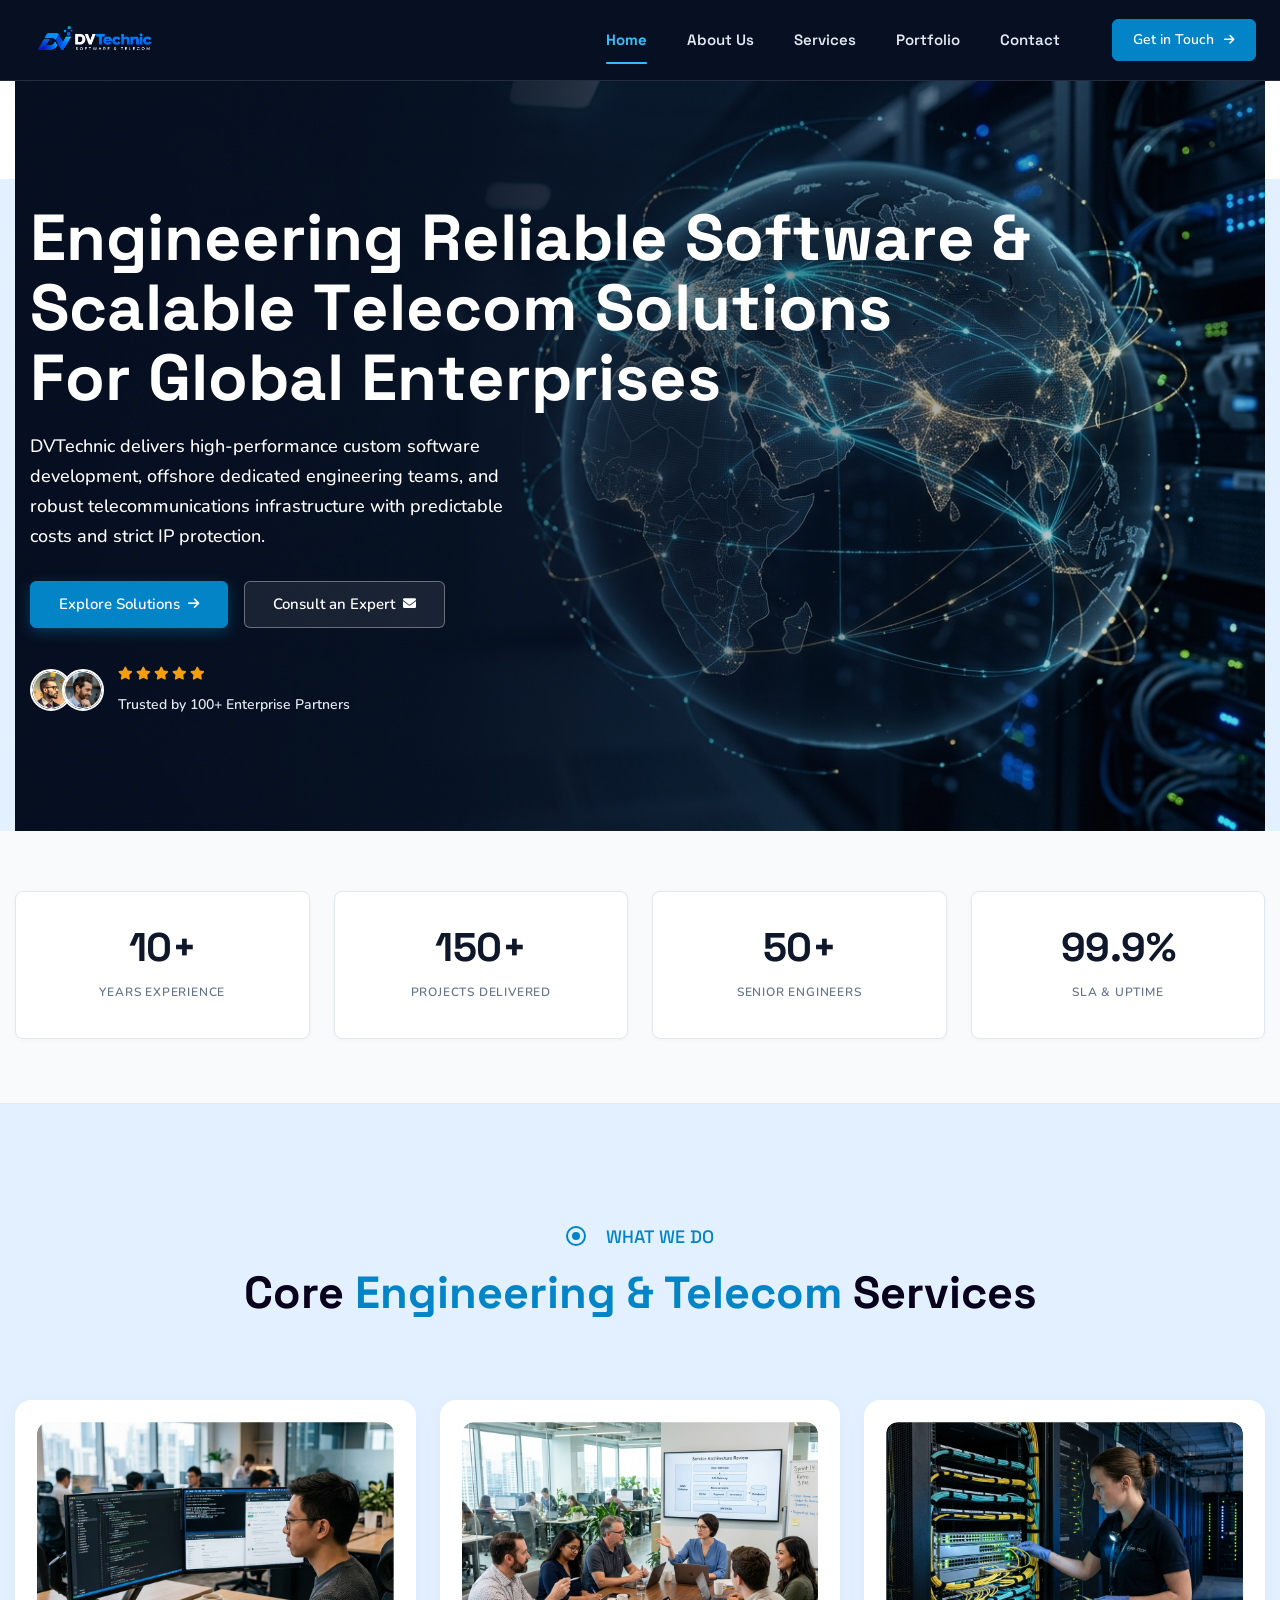
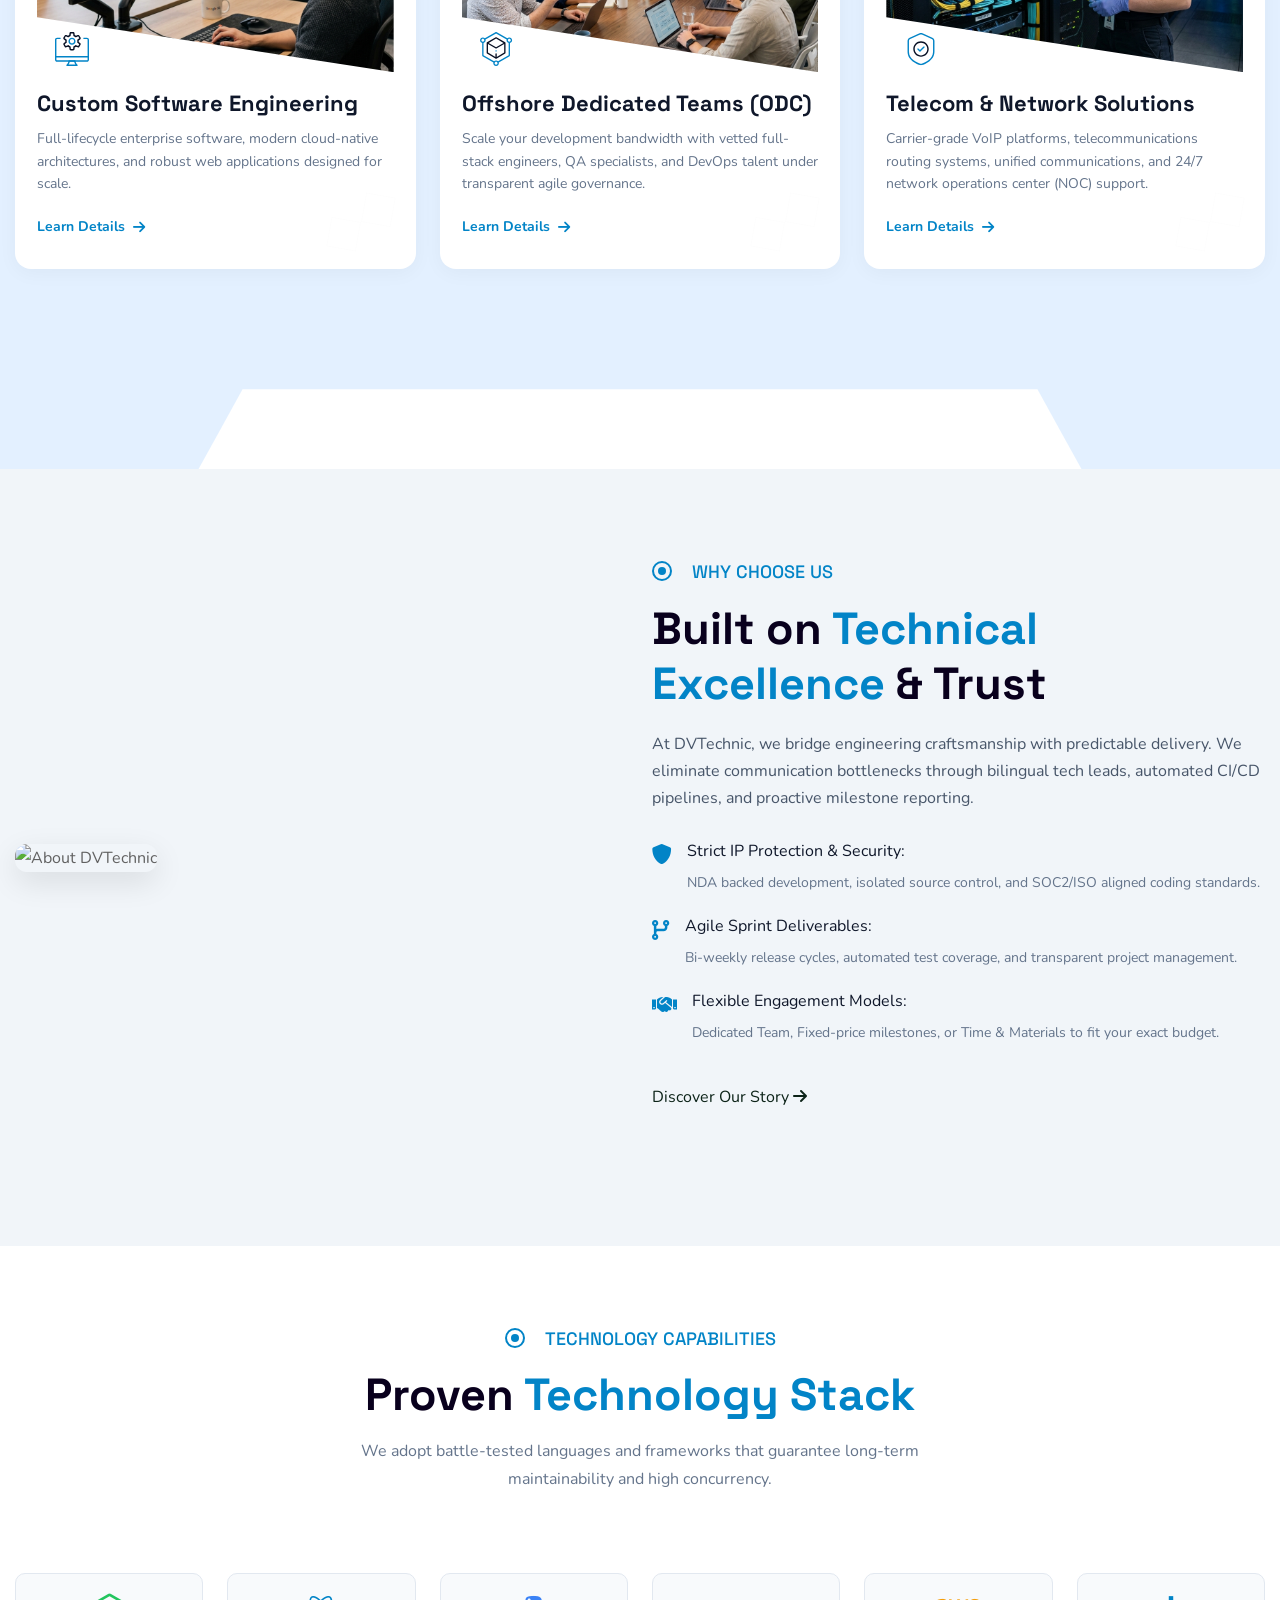
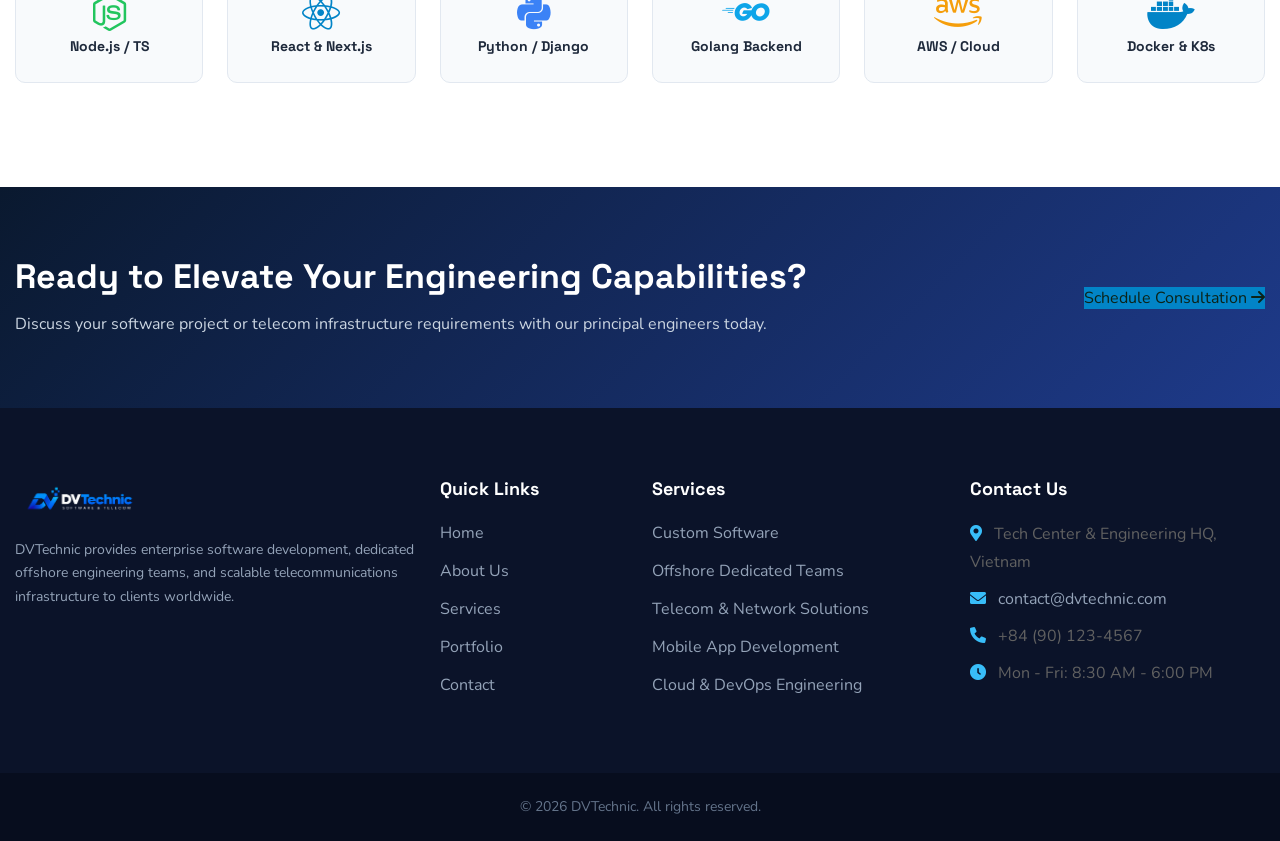
==== commit ee6e73ea: "style(services): refine icon size to 34px and lower placement clear of photo" ====
--- a/index.html
+++ b/index.html
@@ -231,7 +231,7 @@
 							<div class="service-thumb">
 								<img src="images/home-3/service-software-eng.jpg" alt="Custom Software Engineering">
 								<div class="service-icon">
-									<svg width="60" height="60" viewBox="0 0 60 60" fill="none"
+									<svg width="34" height="34" viewBox="0 0 60 60" fill="none"
 										xmlns="http://www.w3.org/2000/svg">
 										<g clip-path="url(#clip0_software)">
 											<path
@@ -267,7 +267,7 @@
 							<div class="service-thumb">
 								<img src="images/home-3/service-offshore-team.jpg" alt="Offshore Dedicated Teams (ODC)">
 								<div class="service-icon">
-									<svg width="60" height="60" viewBox="0 0 60 60" fill="none"
+									<svg width="34" height="34" viewBox="0 0 60 60" fill="none"
 										xmlns="http://www.w3.org/2000/svg">
 										<g clip-path="url(#clip0_odc)">
 											<path
@@ -303,7 +303,7 @@
 							<div class="service-thumb">
 								<img src="images/home-3/service-telecom-network.jpg" alt="Telecom & Network Solutions">
 								<div class="service-icon">
-									<svg width="60" height="60" viewBox="0 0 60 60" fill="none"
+									<svg width="34" height="34" viewBox="0 0 60 60" fill="none"
 										xmlns="http://www.w3.org/2000/svg">
 										<path fill-rule="evenodd" clip-rule="evenodd"
 											d="M53.75 15.7488C53.7497 14.54 53.399 13.3571 52.7403 12.3435C52.0816 11.3299 51.1432 10.5289 50.0387 10.0376L32.5387 2.26007C31.7394 1.90525 30.8746 1.72192 30 1.72192C29.1254 1.72192 28.2606 1.90525 27.4613 2.26007L9.96125 10.0376C8.85675 10.5289 7.91836 11.3299 7.25969 12.3435C6.60101 13.3571 6.25029 14.54 6.25 15.7488V35.0001C6.25 42.7176 10.52 48.2076 15.475 51.9463C20.2913 55.5788 25.7363 57.5351 28.2575 58.3076L28.2775 58.3138C29.4026 58.6374 30.596 58.6378 31.7213 58.3151L31.7438 58.3088C34.265 57.5351 39.7087 55.5801 44.525 51.9463C49.48 48.2076 53.75 42.7176 53.75 35.0001V15.7488ZM51.25 15.7488V35.0001C51.25 41.8263 47.4025 46.6426 43.0188 49.9501C38.5037 53.3576 33.3963 55.1863 31.0225 55.9151C30.356 56.1038 29.6502 56.1038 28.9837 55.9151C26.605 55.1851 21.4975 53.3576 16.9812 49.9501C12.5975 46.6426 8.75 41.8263 8.75 35.0001V15.7488C8.75015 15.0235 8.96066 14.3137 9.35602 13.7056C9.75138 13.0975 10.3146 12.6171 10.9775 12.3226L28.4775 4.54507C28.9567 4.33181 29.4754 4.22162 30 4.22162C30.5246 4.22162 31.0433 4.33181 31.5225 4.54507L49.0225 12.3226C49.6854 12.6171 50.2486 13.0975 50.644 13.7056C51.0393 14.3137 51.2499 15.0235 51.25 15.7488Z"
--- a/css/style.css
+++ b/css/style.css
@@ -4041,7 +4041,7 @@
   height: 250px;
   object-fit: cover;
   border-radius: 12px 12px 0 0;
-  clip-path: polygon(0 0, 100% 0, 100% 100%, 0 76%);
+  clip-path: polygon(0 0, 100% 0, 100% 100%, 0 78%);
   display: block;
   transition: transform 500ms ease;
 }
@@ -4071,13 +4071,18 @@
 }
 .service-section-three .service-single-box .service-thumb .service-icon {
   position: absolute;
-  width: 60px;
-  height: 60px;
-  line-height: 60px;
+  width: 34px;
+  height: 34px;
+  line-height: 34px;
   transition: all 400ms cubic-bezier(0.16, 1, 0.3, 1);
-  bottom: 0;
-  left: 15px;
+  bottom: 6px;
+  left: 18px;
   z-index: 2;
+}
+.service-section-three .service-single-box .service-thumb .service-icon svg {
+  width: 34px;
+  height: 34px;
+  display: block;
 }
 .service-section-three .service-single-box .service-title {
   display: flex;
@@ -4091,7 +4096,7 @@
   font-weight: 700;
   font-size: 22px;
   line-height: 30px;
-  margin: 28px 0 0;
+  margin: 16px 0 0;
   transition: all 300ms ease;
 }
 .service-section-three .service-single-box .service-title h3 a {
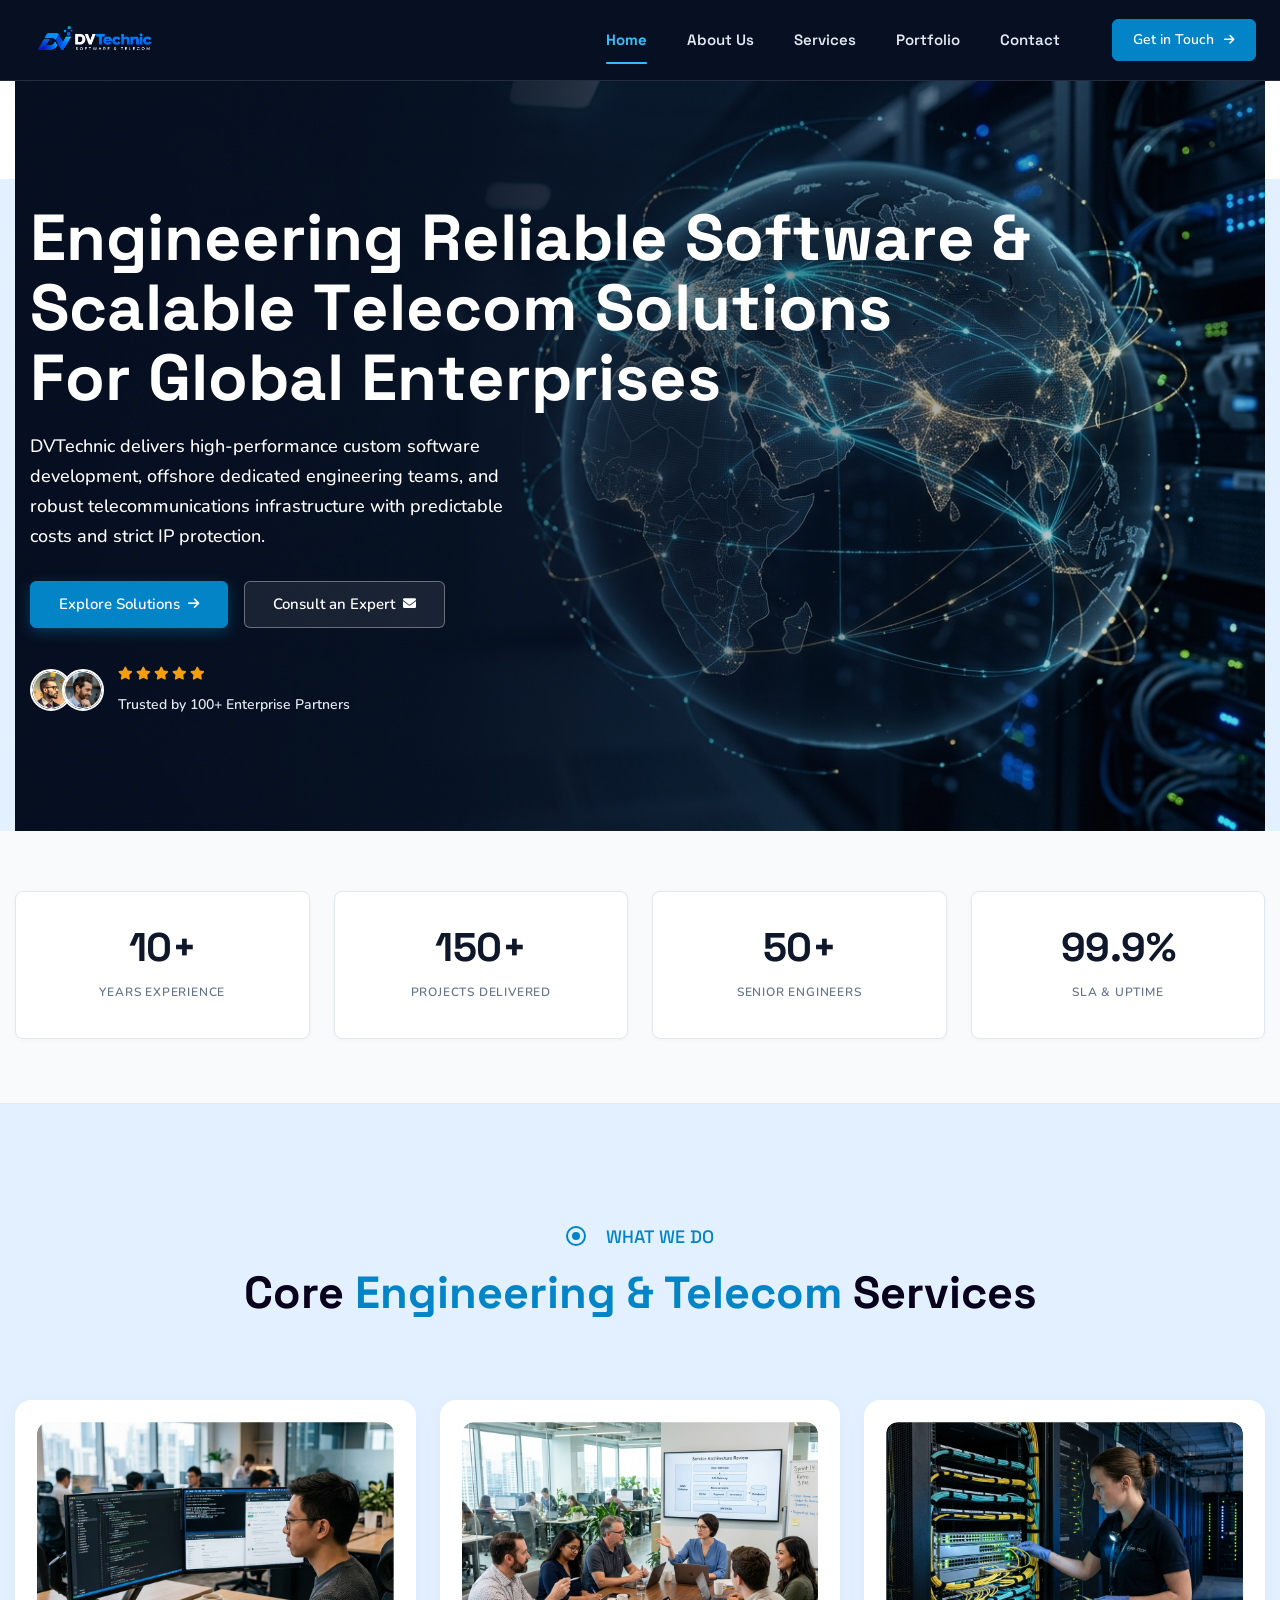
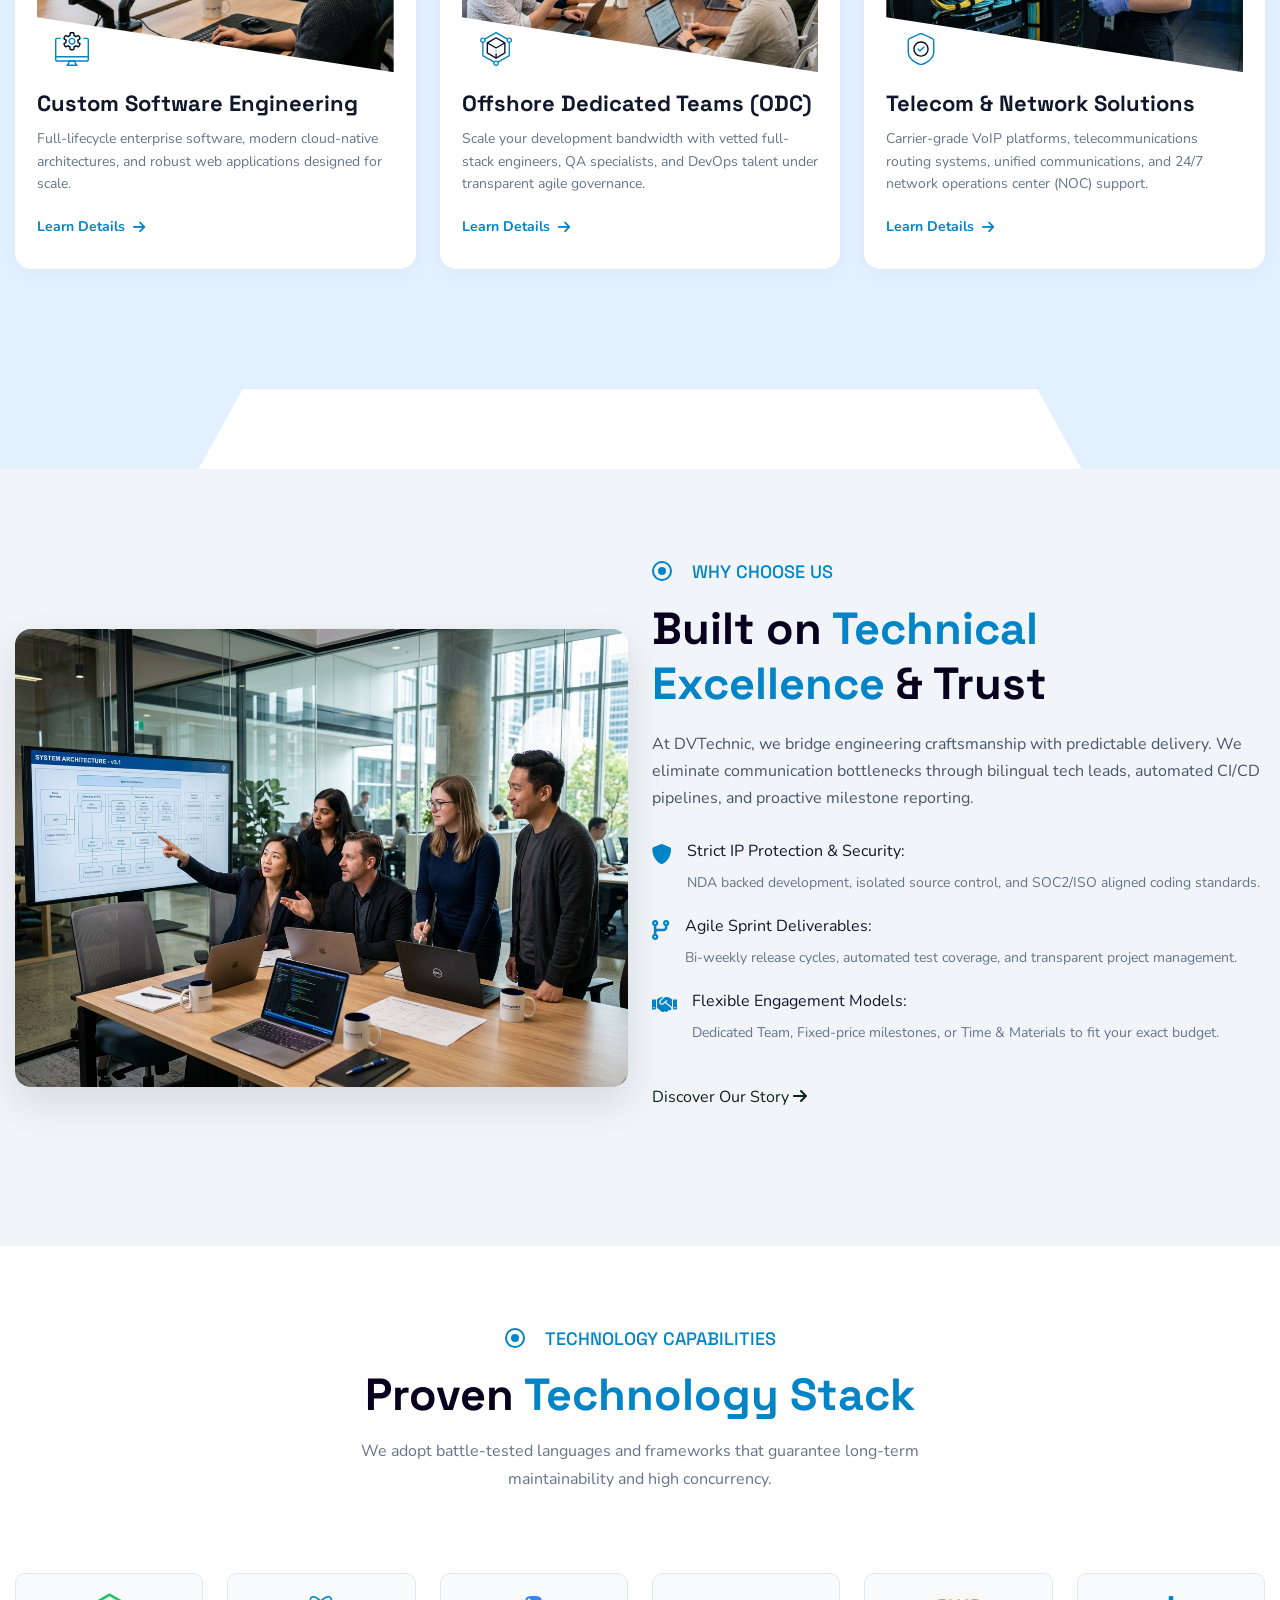
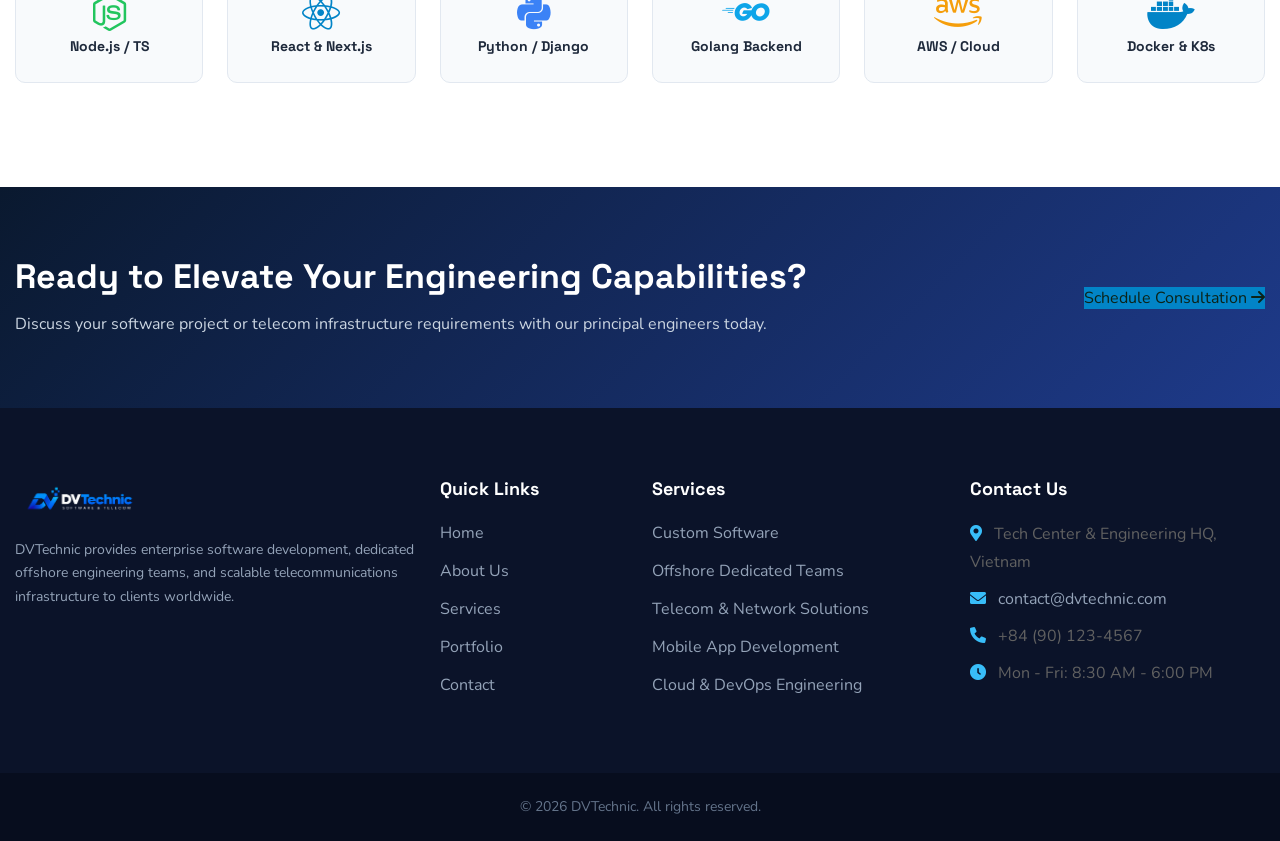
==== commit a5fcc8eb: "feat(home): add corporate engineering team image to Why Choose Us section" ====
--- a/index.html
+++ b/index.html
@@ -335,8 +335,8 @@
 			<div class="auto-container">
 				<div class="row align-items-center">
 					<div class="col-lg-6 mb-4 mb-lg-0">
-						<div class="about-image-box">
-							<img src="images/inner-image/about-img.png" alt="About DVTechnic" class="img-fluid" style="border-radius: 12px; box-shadow: 0 10px 30px rgba(0,0,0,0.1);">
+						<div class="about-image-box" style="position: relative;">
+							<img src="images/inner-image/about-why-choose.jpg" alt="DVTechnic Engineering Team" class="img-fluid" style="border-radius: 16px; box-shadow: 0 16px 40px rgba(15, 23, 42, 0.12); width: 100%; height: auto; object-fit: cover;">
 						</div>
 					</div>
 					<div class="col-lg-6">
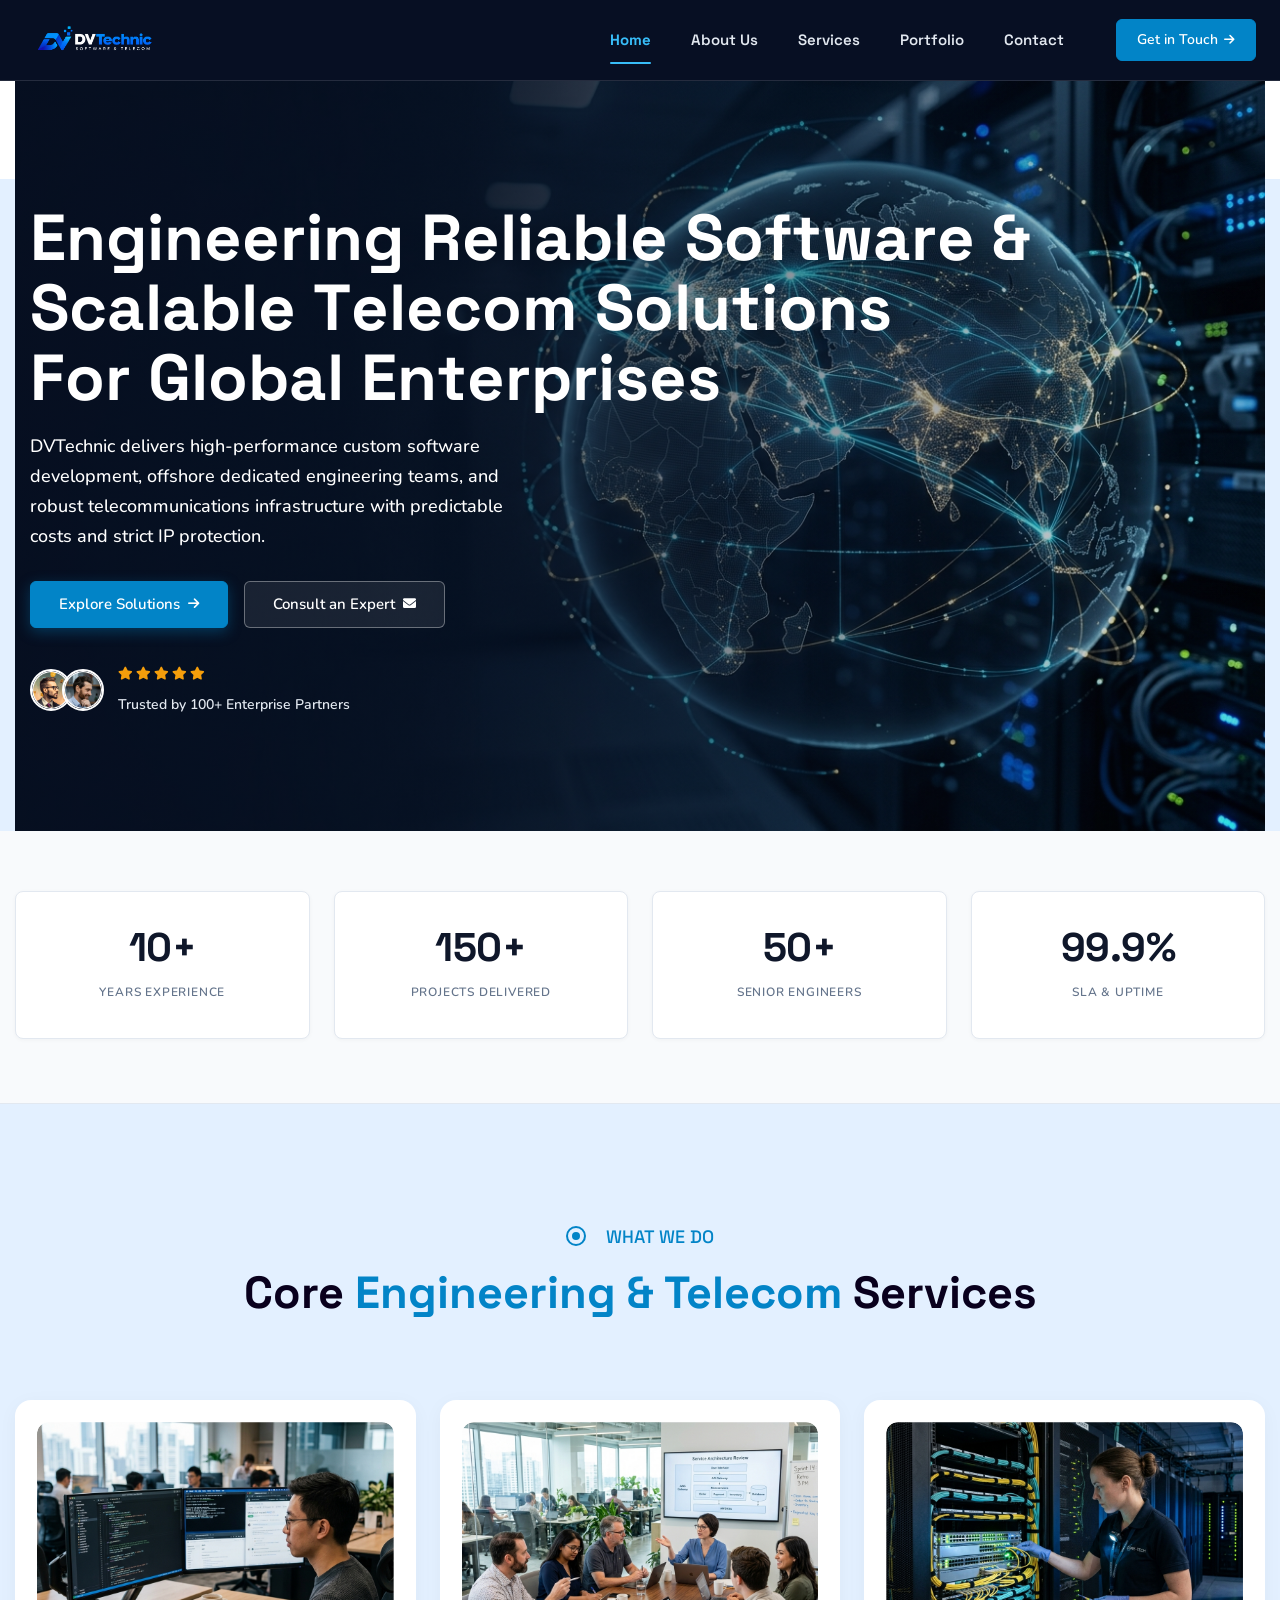
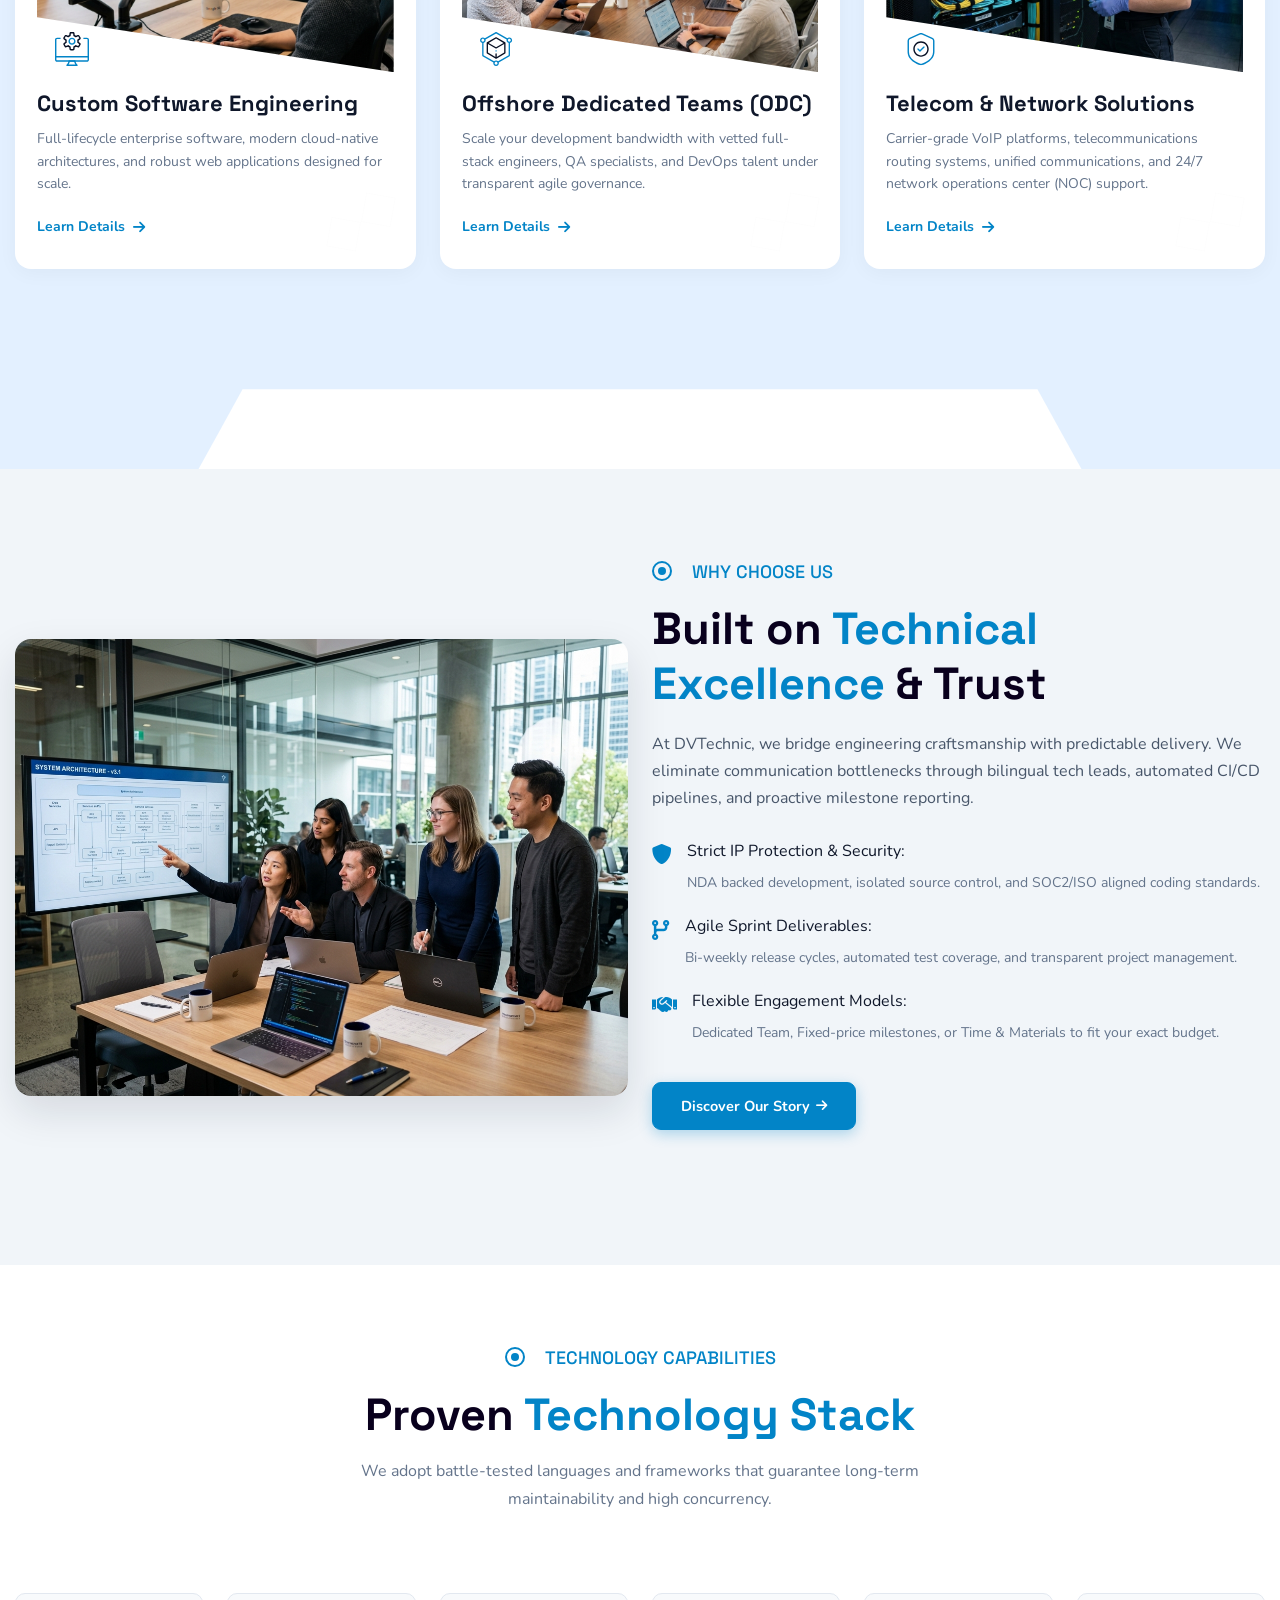
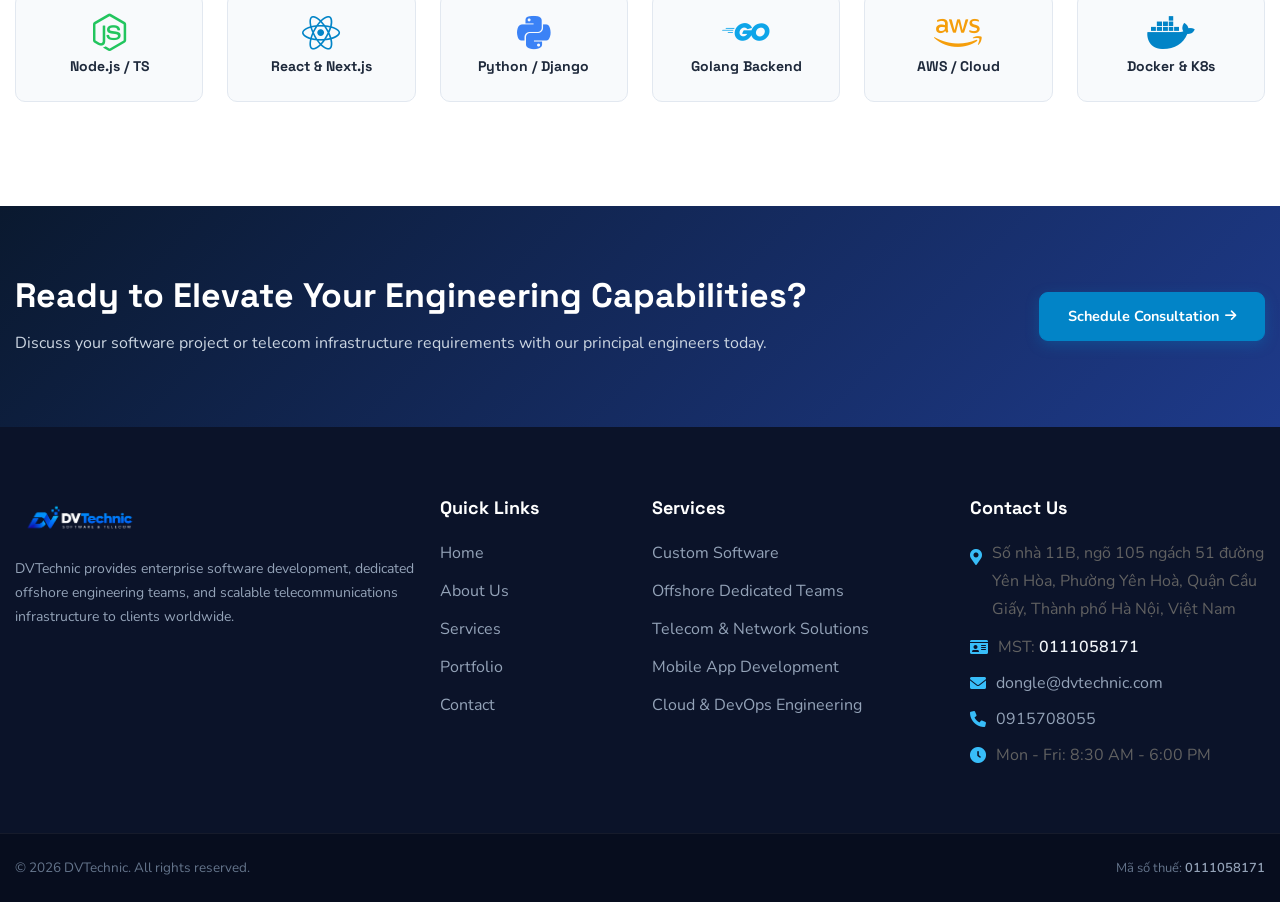
==== commit cfc60d48: "feat(footer): update corporate address, tax code (MST: 0111058171), phone (0915708055), and email ac" ====
--- a/index.html
+++ b/index.html
@@ -79,14 +79,14 @@
 							<div class="contact-info-box">
 								<i class="icon lnr-icon-phone-handset"></i>
 								<span class="title">Call Us</span>
-								<a href="tel:+84901234567">+84 (90) 123-4567</a>
+								<a href="tel:0915708055">0915708055</a>
 							</div>
 						</li>
 						<li>
 							<div class="contact-info-box">
 								<span class="icon lnr-icon-envelope1"></span>
 								<span class="title">Send Email</span>
-								<a href="mailto:contact@dvtechnic.com">contact@dvtechnic.com</a>
+								<a href="mailto:dongle@dvtechnic.com">dongle@dvtechnic.com</a>
 							</div>
 						</li>
 						<li>
@@ -506,11 +506,27 @@
 						<div class="col-xl-3 col-lg-4 col-md-6 col-sm-12 mb-4">
 							<div class="footer-widget-content">
 								<h3 class="footer-title" style="color: #ffffff; font-size: 18px; margin-bottom: 20px;">Contact Us</h3>
-								<div class="footer-content" style="color: #94a3b8; font-size: 14px;">
-									<p style="margin-bottom: 8px;"><i class="fa-solid fa-location-dot" style="color: #38bdf8; margin-right: 8px;"></i> Tech Center &amp; Engineering HQ, Vietnam</p>
-									<p style="margin-bottom: 8px;"><i class="fa-solid fa-envelope" style="color: #38bdf8; margin-right: 8px;"></i> <a href="mailto:contact@dvtechnic.com" style="color: #94a3b8;">contact@dvtechnic.com</a></p>
-									<p style="margin-bottom: 8px;"><i class="fa-solid fa-phone" style="color: #38bdf8; margin-right: 8px;"></i> +84 (90) 123-4567</p>
-									<p style="margin-bottom: 8px;"><i class="fa-solid fa-clock" style="color: #38bdf8; margin-right: 8px;"></i> Mon - Fri: 8:30 AM - 6:00 PM</p>
+								<div class="footer-content" style="color: #94a3b8; font-size: 13.5px; line-height: 1.6;">
+									<p style="margin-bottom: 10px; display: flex; align-items: flex-start; gap: 10px;">
+										<i class="fa-solid fa-location-dot" style="color: #38bdf8; margin-top: 4px; flex-shrink: 0;"></i>
+										<span>Số nhà 11B, ngõ 105 ngách 51 đường Yên Hòa, Phường Yên Hoà, Quận Cầu Giấy, Thành phố Hà Nội, Việt Nam</span>
+									</p>
+									<p style="margin-bottom: 8px; display: flex; align-items: center; gap: 10px;">
+										<i class="fa-solid fa-id-card" style="color: #38bdf8; flex-shrink: 0;"></i>
+										<span>MST: <strong style="color: #f1f5f9; font-weight: 600;">0111058171</strong></span>
+									</p>
+									<p style="margin-bottom: 8px; display: flex; align-items: center; gap: 10px;">
+										<i class="fa-solid fa-envelope" style="color: #38bdf8; flex-shrink: 0;"></i>
+										<a href="mailto:dongle@dvtechnic.com" style="color: #94a3b8; text-decoration: none; transition: color 0.2s ease;">dongle@dvtechnic.com</a>
+									</p>
+									<p style="margin-bottom: 8px; display: flex; align-items: center; gap: 10px;">
+										<i class="fa-solid fa-phone" style="color: #38bdf8; flex-shrink: 0;"></i>
+										<a href="tel:0915708055" style="color: #94a3b8; text-decoration: none; transition: color 0.2s ease;">0915708055</a>
+									</p>
+									<p style="margin-bottom: 0; display: flex; align-items: center; gap: 10px;">
+										<i class="fa-solid fa-clock" style="color: #38bdf8; flex-shrink: 0;"></i>
+										<span>Mon - Fri: 8:30 AM - 6:00 PM</span>
+									</p>
 								</div>
 							</div>
 						</div>
@@ -519,12 +535,17 @@
 			</div>
 
 			<!--Footer Bottom-->
-			<div class="footer-bottom" style="background-color: #070d1e; padding: 20px 0;">
+			<div class="footer-bottom" style="background-color: #070d1e; padding: 20px 0; border-top: 1px solid rgba(255, 255, 255, 0.06);">
 				<div class="auto-container">
-					<div class="row">
-						<div class="col-lg-12 text-center">
-							<div class="copyright-text" style="color: #64748b; font-size: 14px;">
+					<div class="row align-items-center">
+						<div class="col-md-6 text-center text-md-start mb-2 mb-md-0">
+							<div class="copyright-text" style="color: #64748b; font-size: 13.5px;">
 								&copy; 2026 DVTechnic. All rights reserved.
+							</div>
+						</div>
+						<div class="col-md-6 text-center text-md-end">
+							<div style="color: #64748b; font-size: 13px;">
+								Mã số thuế: <strong style="color: #94a3b8; font-weight: 600;">0111058171</strong>
 							</div>
 						</div>
 					</div>
--- a/css/style.css
+++ b/css/style.css
@@ -2265,6 +2265,63 @@
     padding: 10px 25px 10px 0;
   }
 }
+
+/* === Global Theme Button Styles === */
+.theme-btn,
+.theme-btn.btn-style-one {
+  display: inline-flex;
+  align-items: center;
+  justify-content: center;
+  gap: 8px;
+  font-family: var(--text-font, inherit);
+  color: #ffffff !important;
+  background-color: #0284c7;
+  padding: 13px 28px;
+  font-weight: 700;
+  font-size: 14.5px;
+  border-radius: 9px;
+  position: relative;
+  z-index: 1;
+  transition: all 250ms ease;
+  border: 1px solid #0284c7;
+  line-height: 1.4;
+  text-decoration: none !important;
+  box-shadow: 0 4px 14px rgba(2, 132, 199, 0.3);
+  cursor: pointer;
+}
+.theme-btn .btn-title,
+.theme-btn span,
+.theme-btn i {
+  color: #ffffff !important;
+  display: inline-flex;
+  align-items: center;
+}
+.theme-btn i {
+  margin-left: 6px;
+  font-size: 13px;
+  transition: transform 200ms ease;
+}
+.theme-btn:hover {
+  background-color: #0369a1 !important;
+  color: #ffffff !important;
+  border-color: #0369a1 !important;
+  transform: translateY(-2px);
+  box-shadow: 0 6px 20px rgba(2, 132, 199, 0.45);
+}
+.theme-btn:hover i {
+  transform: translateX(3px);
+}
+.theme-btn.btn-style-blue {
+  background-color: #2563eb !important;
+  border-color: #2563eb !important;
+  box-shadow: 0 4px 14px rgba(37, 99, 235, 0.35);
+}
+.theme-btn.btn-style-blue:hover {
+  background-color: #1d4ed8 !important;
+  border-color: #1d4ed8 !important;
+  box-shadow: 0 6px 20px rgba(37, 99, 235, 0.45);
+}
+
 .main-header .header-lower .outer-box .theme-btn {
   display: inline-flex;
   align-items: center;
@@ -8483,53 +8540,56 @@
   margin-top: 15px;
 }
 .contact-section .contact-form-box .contact-form button {
-  display: inline-block;
-  font-family: var(--text-font);
-  color: var(--theme-color-white);
-  background-color: var(--theme-color2);
-  padding: 15px 40px;
-  font-weight: 500;
-  font-size: 18px;
-  border-radius: 45px;
+  display: inline-flex;
+  align-items: center;
+  justify-content: center;
+  gap: 10px;
+  font-family: var(--text-font, inherit);
+  color: #ffffff !important;
+  background: linear-gradient(135deg, #0284c7 0%, #0369a1 100%) !important;
+  padding: 14px 34px;
+  font-weight: 700;
+  font-size: 15px;
+  border-radius: 9px;
+  border: none;
   position: relative;
   z-index: 1;
-  transition: all 300ms ease;
+  transition: all 250ms ease;
+  box-shadow: 0 4px 14px rgba(2, 132, 199, 0.35);
+  cursor: pointer;
+  line-height: 1.4;
+}
+.contact-section .contact-form-box .contact-form button .btn-title {
+  display: inline-flex;
+  align-items: center;
+  gap: 8px;
+  color: #ffffff !important;
 }
 .contact-section .contact-form-box .contact-form button i {
-  display: inline-block;
-  right: -56px;
-  font-size: 16px;
-  font-weight: 400;
-  top: 2px;
-  height: 56px;
-  width: 56px;
-  line-height: 56px;
-  text-align: center;
-  border-radius: 100%;
-  position: absolute;
-  background: var(--theme-color2);
-  transition: all 300ms ease;
-  transform: rotate(-45deg);
+  position: static;
+  width: auto;
+  height: auto;
+  line-height: 1;
+  background: none !important;
+  border-radius: 0;
+  transform: none;
+  font-size: 14px;
+  color: #ffffff !important;
+  transition: transform 200ms ease;
+  margin-left: 6px;
 }
 .contact-section .contact-form-box .contact-form button::after {
-  position: absolute;
-  content: "";
-  width: 0;
-  height: 100%;
-  left: 50%;
-  top: 0;
-  background: var(--theme-color1);
-  z-index: -1;
-  border-radius: 45px;
-  transition: all 300ms ease;
-}
-.contact-section .contact-form-box .contact-form button:hover::after {
-  width: 100%;
-  left: 0;
+  display: none;
+}
+.contact-section .contact-form-box .contact-form button:hover {
+  background: linear-gradient(135deg, #0369a1 0%, #075985 100%) !important;
+  transform: translateY(-2px);
+  box-shadow: 0 6px 20px rgba(2, 132, 199, 0.5);
+  color: #ffffff !important;
 }
 .contact-section .contact-form-box .contact-form button:hover i {
-  background: var(--theme-color1);
-  transform: rotate(0deg);
+  background: none !important;
+  transform: translateX(4px);
 }
 
 /*** 
@@ -10141,37 +10201,54 @@
   color: var(--theme-color-white);
   margin: 0 0 15px;
 }
+.breadcumb-area .breadcumb-content ul {
+  display: inline-flex;
+  align-items: center;
+  justify-content: center;
+  list-style: none;
+  padding: 0;
+  margin: 0;
+  background: transparent !important;
+  border: none !important;
+  box-shadow: none !important;
+  backdrop-filter: none !important;
+  -webkit-backdrop-filter: none !important;
+  gap: 8px;
+}
 .breadcumb-area .breadcumb-content ul li {
-  display: inline-block;
-  margin: 0 25px;
-  color: var(--theme-color-white);
+  display: inline-flex;
+  align-items: center;
+  margin: 0;
+  font-size: 14.5px;
+  font-weight: 500;
+  color: #94a3b8;
 }
 .breadcumb-area .breadcumb-content ul li a {
-  display: inline-block;
-  font-size: 20px;
-  color: var(--theme-color-white);
-  font-weight: 400;
-  position: relative;
-}
-.breadcumb-area .breadcumb-content ul li a::before {
-  position: absolute;
-  content: "";
-  width: 10px;
-  height: 1px;
-  right: -30px;
-  top: 13px;
-  background: var(--theme-color-white);
-  transform: rotate(31deg);
-}
+  display: inline-flex;
+  align-items: center;
+  font-size: 14.5px;
+  color: #94a3b8;
+  font-weight: 500;
+  position: static;
+  text-decoration: none;
+  transition: color 200ms ease;
+}
+.breadcumb-area .breadcumb-content ul li a:hover {
+  color: #38bdf8;
+}
+.breadcumb-area .breadcumb-content ul li a::before,
 .breadcumb-area .breadcumb-content ul li a::after {
-  position: absolute;
-  content: "";
-  width: 10px;
-  height: 1px;
-  right: -30px;
-  top: 18px;
-  background: var(--theme-color-white);
-  transform: rotate(-35deg);
+  display: none !important;
+}
+.breadcumb-area .breadcumb-content ul li.separator {
+  color: rgba(255, 255, 255, 0.4);
+  font-size: 13px;
+  padding: 0 2px;
+}
+.breadcumb-area .breadcumb-content ul li.active,
+.breadcumb-area .breadcumb-content ul li:last-child {
+  color: #38bdf8;
+  font-weight: 600;
 }
 
 .blog-single-box-grid {
@@ -10991,4 +11068,279 @@
   transform: translateY(-2px);
 }
 
+/* === DVTechnic Portfolio & Case Studies Component Styles === */
+.portfolio-metrics-bar {
+  background: #ffffff;
+  border-bottom: 1px solid #e2e8f0;
+  box-shadow: 0 4px 20px rgba(15, 23, 42, 0.04);
+  padding: 32px 0;
+}
+.portfolio-metric-item {
+  display: flex;
+  align-items: center;
+  gap: 16px;
+  padding: 8px 12px;
+}
+.portfolio-metric-icon {
+  width: auto;
+  height: auto;
+  background: transparent;
+  border: none;
+  border-radius: 0;
+  color: #0284c7;
+  display: inline-flex;
+  align-items: center;
+  justify-content: center;
+  font-size: 32px;
+  flex-shrink: 0;
+  line-height: 1;
+}
+.portfolio-metric-content .num {
+  font-size: 26px;
+  font-weight: 800;
+  color: #0f172a;
+  line-height: 1.1;
+  margin-bottom: 4px;
+}
+.portfolio-metric-content .lbl {
+  font-size: 13px;
+  color: #64748b;
+  font-weight: 500;
+  line-height: 1.3;
+}
+
+/* Flagship Spotlight Card */
+.flagship-card {
+  background: #ffffff;
+  border: 1px solid #f1f5f9;
+  border-radius: 16px;
+  padding: 40px;
+  box-shadow: 0 8px 30px rgba(15, 23, 42, 0.04);
+  margin-bottom: 60px;
+  position: relative;
+  overflow: hidden;
+}
+.flagship-badge {
+  display: inline-flex;
+  align-items: center;
+  gap: 8px;
+  background: transparent;
+  color: #0284c7;
+  border: none;
+  padding: 0;
+  border-radius: 0;
+  font-size: 13px;
+  font-weight: 700;
+  letter-spacing: 0.8px;
+  text-transform: uppercase;
+  margin-bottom: 14px;
+}
+.flagship-badge i {
+  font-size: 15px;
+  color: #0284c7;
+}
+.flagship-title {
+  font-size: 28px;
+  font-weight: 800;
+  color: #0f172a;
+  line-height: 1.25;
+  margin-bottom: 14px;
+}
+.flagship-desc {
+  color: #475569;
+  font-size: 15px;
+  line-height: 1.7;
+  margin-bottom: 22px;
+}
+.flagship-metrics-grid {
+  display: grid;
+  grid-template-columns: repeat(3, 1fr);
+  gap: 16px;
+  margin-bottom: 24px;
+}
+.flagship-metric-box {
+  background: transparent;
+  border: none;
+  border-left: 2px solid #0284c7;
+  border-radius: 0;
+  padding: 2px 0 2px 14px;
+  text-align: left;
+}
+.flagship-metric-box .val {
+  font-size: 19px;
+  font-weight: 800;
+  color: #0284c7;
+  margin-bottom: 2px;
+  line-height: 1.1;
+}
+.flagship-metric-box .label {
+  font-size: 12px;
+  color: #64748b;
+  font-weight: 600;
+}
+
+/* Portfolio Filter Tabs */
+.portfolio-filter-tabs {
+  display: flex;
+  flex-wrap: wrap;
+  justify-content: center;
+  gap: 10px;
+  margin-bottom: 45px;
+}
+.portfolio-filter-btn {
+  background: #ffffff;
+  color: #475569;
+  border: 1px solid #e2e8f0;
+  padding: 9px 22px;
+  border-radius: 25px;
+  font-size: 13.5px;
+  font-weight: 600;
+  cursor: pointer;
+  transition: all 200ms ease;
+  display: inline-flex;
+  align-items: center;
+  gap: 8px;
+}
+.portfolio-filter-btn:hover {
+  background: #f8fafc;
+  color: #0f172a;
+  border-color: #cbd5e1;
+}
+.portfolio-filter-btn.active {
+  background: #0284c7 !important;
+  color: #ffffff !important;
+  border-color: #0284c7 !important;
+  box-shadow: 0 4px 14px rgba(2, 132, 199, 0.25);
+}
+
+/* Portfolio Case Study Card */
+.portfolio-case-card {
+  background: #ffffff;
+  border: 1px solid #f1f5f9;
+  border-radius: 12px;
+  overflow: hidden;
+  height: 100%;
+  display: flex;
+  flex-direction: column;
+  box-shadow: 0 4px 20px rgba(15, 23, 42, 0.04);
+  transition: all 250ms cubic-bezier(0.16, 1, 0.3, 1);
+}
+.portfolio-case-card:hover {
+  transform: translateY(-4px);
+  border-color: #e2e8f0;
+  box-shadow: 0 14px 35px rgba(15, 23, 42, 0.08);
+}
+.portfolio-thumb-wrap {
+  position: relative;
+  height: 220px;
+  overflow: hidden;
+  background: #0b1329;
+}
+.portfolio-thumb-wrap img {
+  width: 100%;
+  height: 100%;
+  object-fit: cover;
+  display: block;
+  transition: transform 400ms ease;
+}
+.portfolio-case-card:hover .portfolio-thumb-wrap img {
+  transform: scale(1.03);
+}
+.portfolio-badge-float {
+  position: absolute;
+  top: 12px;
+  left: 12px;
+  background: rgba(15, 23, 42, 0.72);
+  backdrop-filter: blur(4px);
+  color: #f8fafc;
+  border: none !important;
+  padding: 3px 8px;
+  border-radius: 4px;
+  font-size: 11px;
+  font-weight: 600;
+  text-transform: uppercase;
+  letter-spacing: 0.5px;
+}
+.portfolio-content-wrap {
+  padding: 24px 22px;
+  display: flex;
+  flex-direction: column;
+  flex-grow: 1;
+}
+.portfolio-kpi-pill {
+  display: inline-flex;
+  align-items: center;
+  gap: 6px;
+  background: transparent;
+  color: #15803d;
+  border: none;
+  padding: 0;
+  border-radius: 0;
+  font-size: 12.5px;
+  font-weight: 700;
+  margin-bottom: 10px;
+}
+.portfolio-kpi-pill i {
+  color: #16a34a;
+  font-size: 13px;
+}
+.portfolio-title-text {
+  font-size: 19px;
+  font-weight: 800;
+  color: #0f172a;
+  line-height: 1.35;
+  margin-bottom: 10px;
+}
+.portfolio-title-text a {
+  color: #0f172a;
+  text-decoration: none;
+  transition: color 150ms ease;
+}
+.portfolio-title-text a:hover {
+  color: #0284c7;
+}
+.portfolio-desc-text {
+  font-size: 13.5px;
+  color: #64748b;
+  line-height: 1.65;
+  margin-bottom: 16px;
+  flex-grow: 1;
+}
+.portfolio-tech-tags {
+  display: flex;
+  flex-wrap: wrap;
+  gap: 6px;
+  margin-bottom: 20px;
+}
+.portfolio-tech-tag {
+  background: #f1f5f9;
+  color: #475569;
+  font-size: 11px;
+  font-weight: 600;
+  padding: 3px 8px;
+  border-radius: 4px;
+}
+.portfolio-action-row {
+  margin-top: auto;
+  border-top: 1px solid #f1f5f9;
+  padding-top: 16px;
+  display: flex;
+  align-items: center;
+  justify-content: space-between;
+}
+.portfolio-action-link {
+  color: #0284c7;
+  font-size: 13px;
+  font-weight: 700;
+  text-decoration: none;
+  display: inline-flex;
+  align-items: center;
+  gap: 6px;
+  transition: gap 150ms ease;
+}
+.portfolio-action-link:hover {
+  color: #0369a1;
+  gap: 9px;
+}
+
 /*# sourceMappingURL=style.css.map */
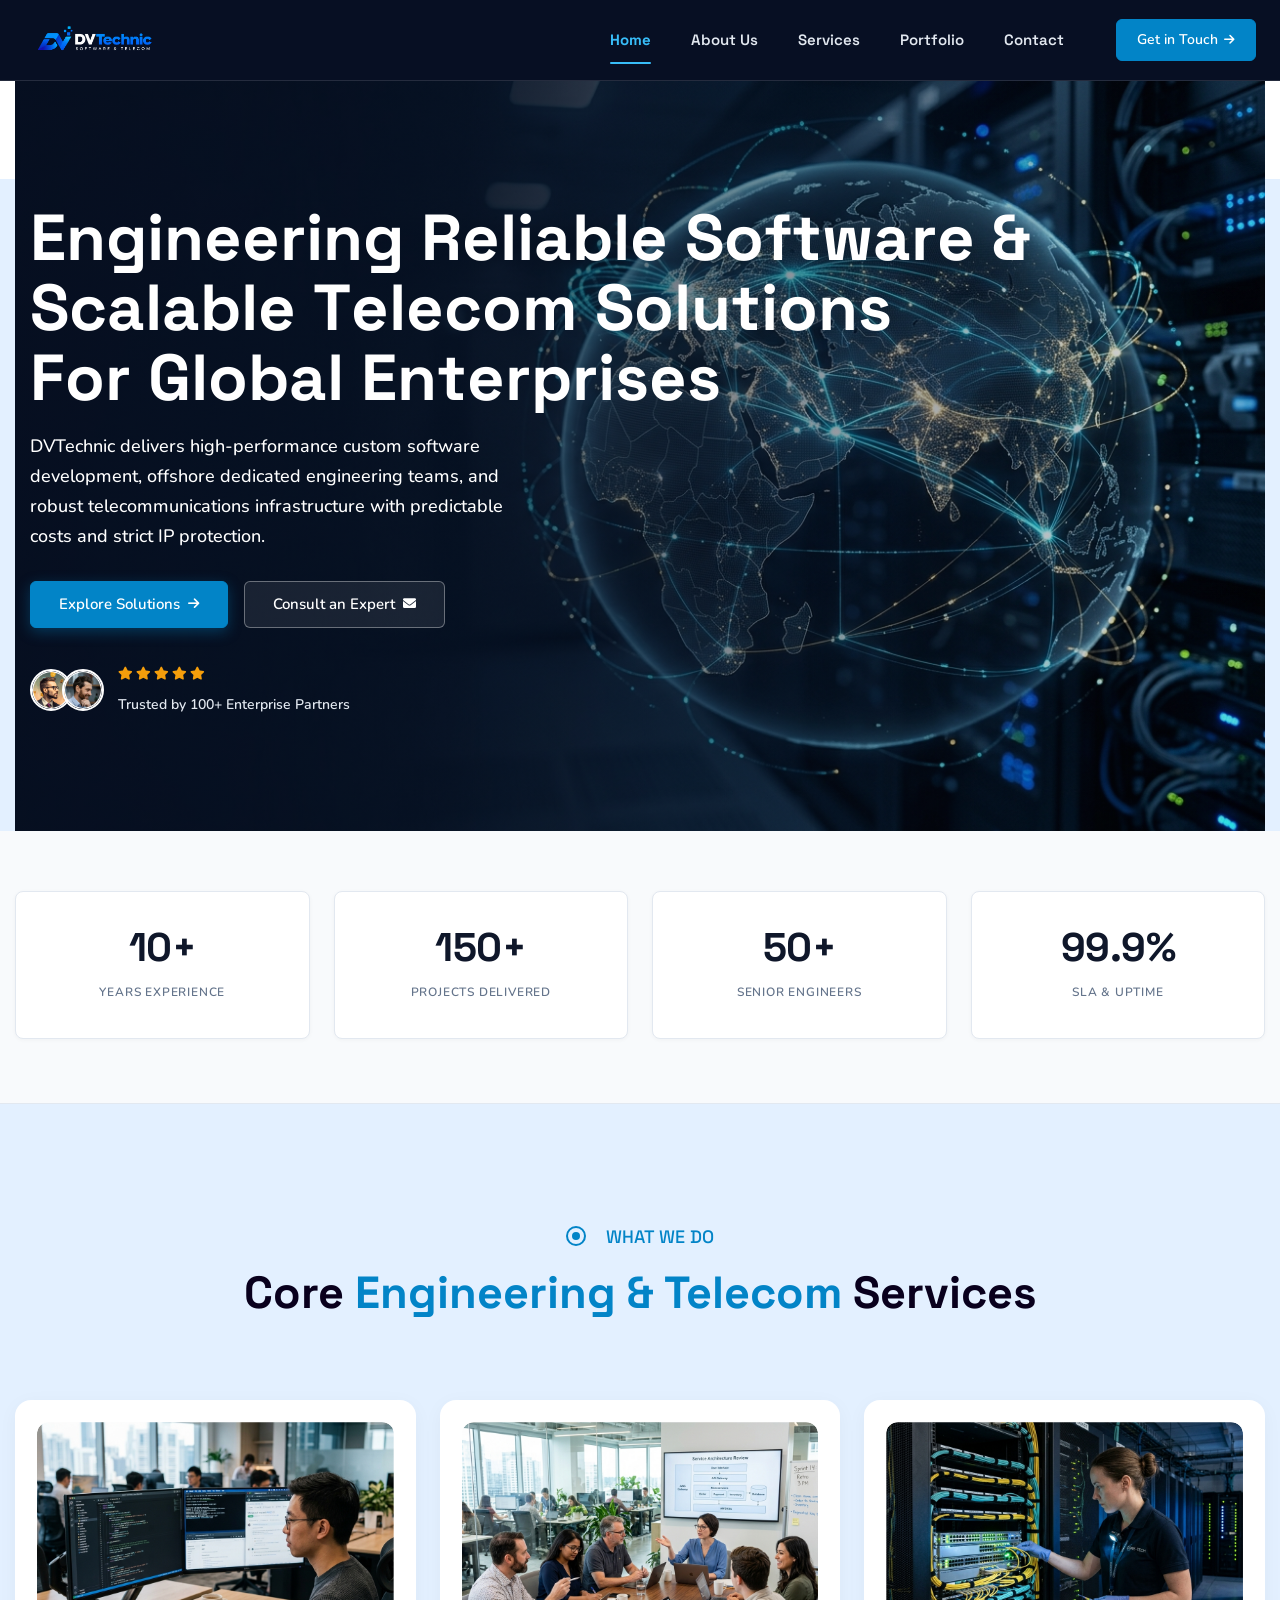
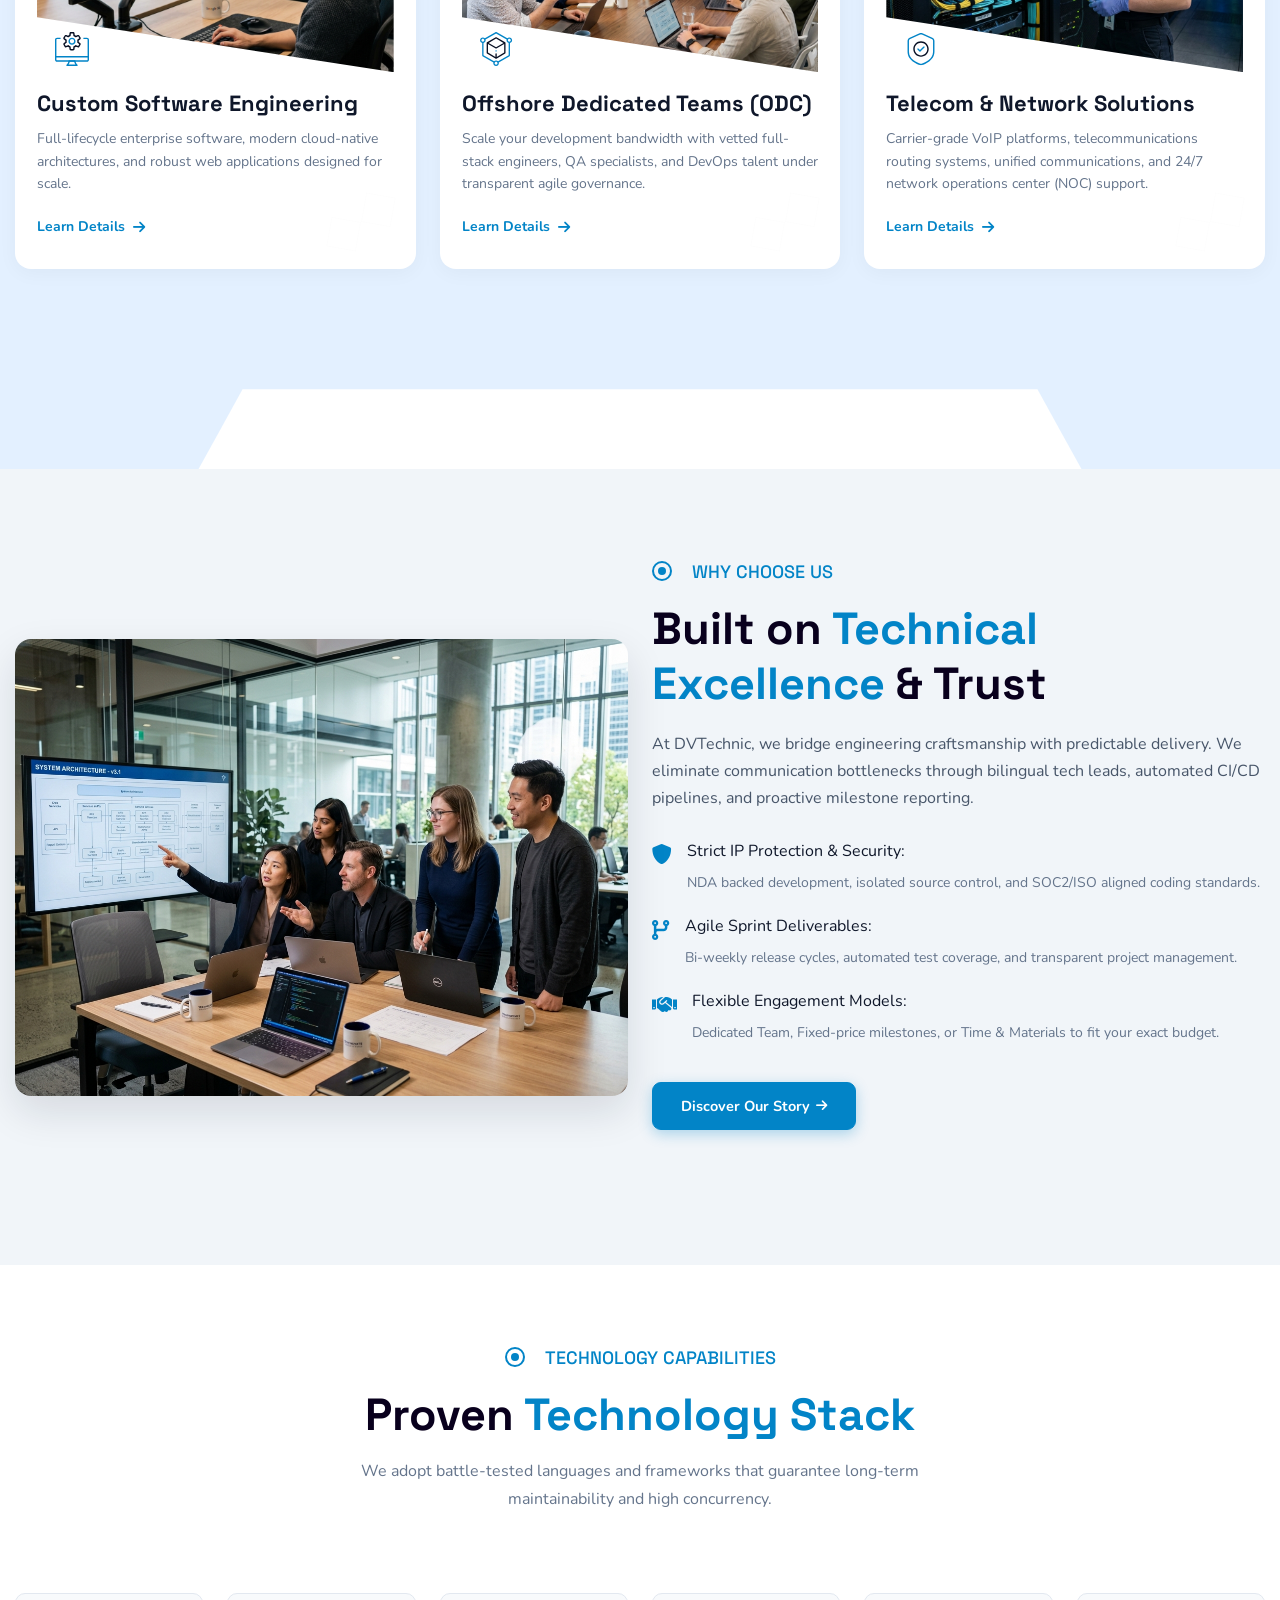
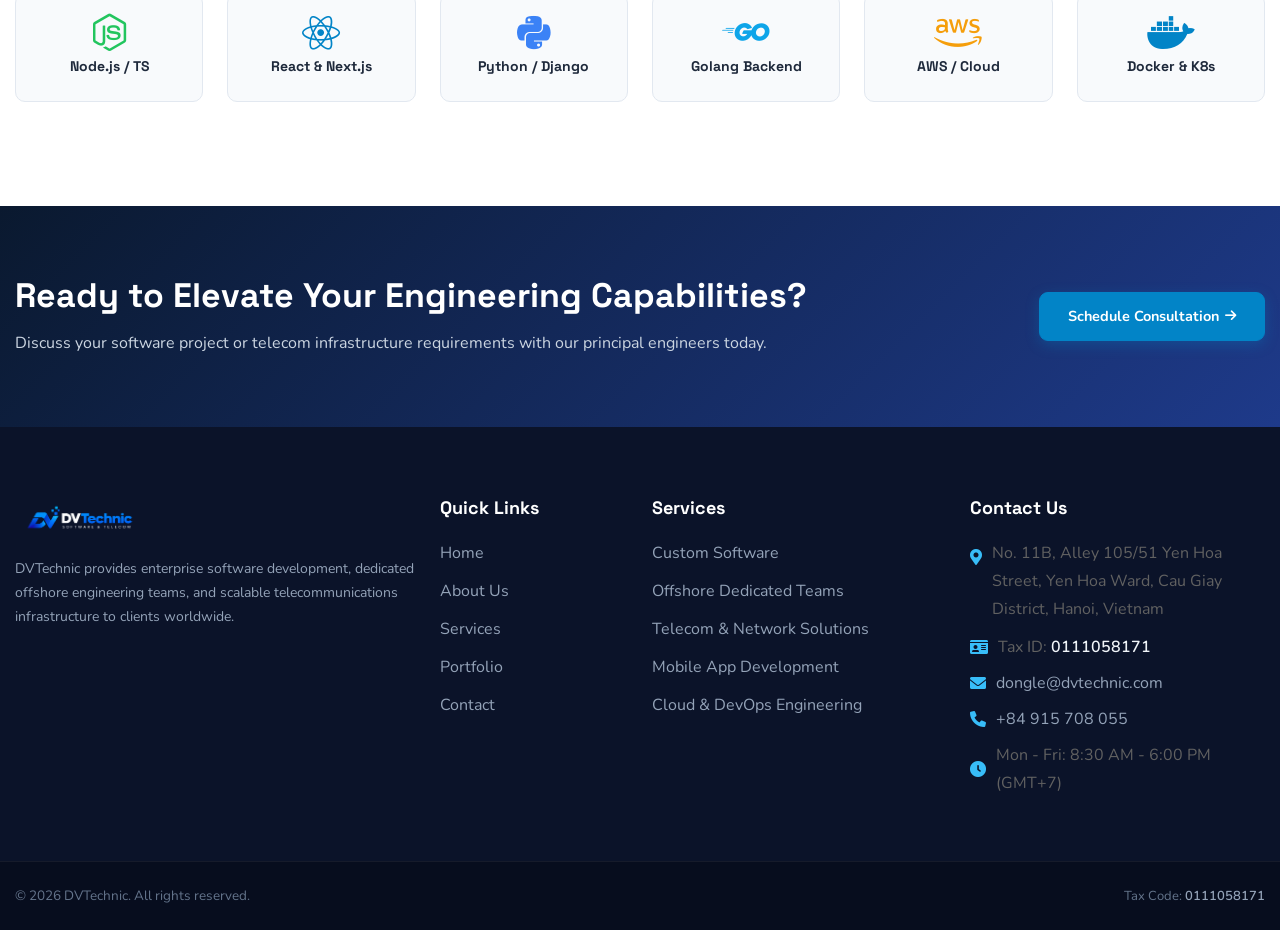
==== commit f1a50c06: "feat(footer): apply international postal standard English address, Tax ID, and phone format across a" ====
--- a/index.html
+++ b/index.html
@@ -79,7 +79,7 @@
 							<div class="contact-info-box">
 								<i class="icon lnr-icon-phone-handset"></i>
 								<span class="title">Call Us</span>
-								<a href="tel:0915708055">0915708055</a>
+								<a href="tel:+84915708055">+84 915 708 055</a>
 							</div>
 						</li>
 						<li>
@@ -509,11 +509,11 @@
 								<div class="footer-content" style="color: #94a3b8; font-size: 13.5px; line-height: 1.6;">
 									<p style="margin-bottom: 10px; display: flex; align-items: flex-start; gap: 10px;">
 										<i class="fa-solid fa-location-dot" style="color: #38bdf8; margin-top: 4px; flex-shrink: 0;"></i>
-										<span>Số nhà 11B, ngõ 105 ngách 51 đường Yên Hòa, Phường Yên Hoà, Quận Cầu Giấy, Thành phố Hà Nội, Việt Nam</span>
+										<span>No. 11B, Alley 105/51 Yen Hoa Street, Yen Hoa Ward, Cau Giay District, Hanoi, Vietnam</span>
 									</p>
 									<p style="margin-bottom: 8px; display: flex; align-items: center; gap: 10px;">
 										<i class="fa-solid fa-id-card" style="color: #38bdf8; flex-shrink: 0;"></i>
-										<span>MST: <strong style="color: #f1f5f9; font-weight: 600;">0111058171</strong></span>
+										<span>Tax ID: <strong style="color: #f1f5f9; font-weight: 600;">0111058171</strong></span>
 									</p>
 									<p style="margin-bottom: 8px; display: flex; align-items: center; gap: 10px;">
 										<i class="fa-solid fa-envelope" style="color: #38bdf8; flex-shrink: 0;"></i>
@@ -521,11 +521,11 @@
 									</p>
 									<p style="margin-bottom: 8px; display: flex; align-items: center; gap: 10px;">
 										<i class="fa-solid fa-phone" style="color: #38bdf8; flex-shrink: 0;"></i>
-										<a href="tel:0915708055" style="color: #94a3b8; text-decoration: none; transition: color 0.2s ease;">0915708055</a>
+										<a href="tel:+84915708055" style="color: #94a3b8; text-decoration: none; transition: color 0.2s ease;">+84 915 708 055</a>
 									</p>
 									<p style="margin-bottom: 0; display: flex; align-items: center; gap: 10px;">
 										<i class="fa-solid fa-clock" style="color: #38bdf8; flex-shrink: 0;"></i>
-										<span>Mon - Fri: 8:30 AM - 6:00 PM</span>
+										<span>Mon - Fri: 8:30 AM - 6:00 PM (GMT+7)</span>
 									</p>
 								</div>
 							</div>
@@ -545,7 +545,7 @@
 						</div>
 						<div class="col-md-6 text-center text-md-end">
 							<div style="color: #64748b; font-size: 13px;">
-								Mã số thuế: <strong style="color: #94a3b8; font-weight: 600;">0111058171</strong>
+								Tax Code: <strong style="color: #94a3b8; font-weight: 600;">0111058171</strong>
 							</div>
 						</div>
 					</div>
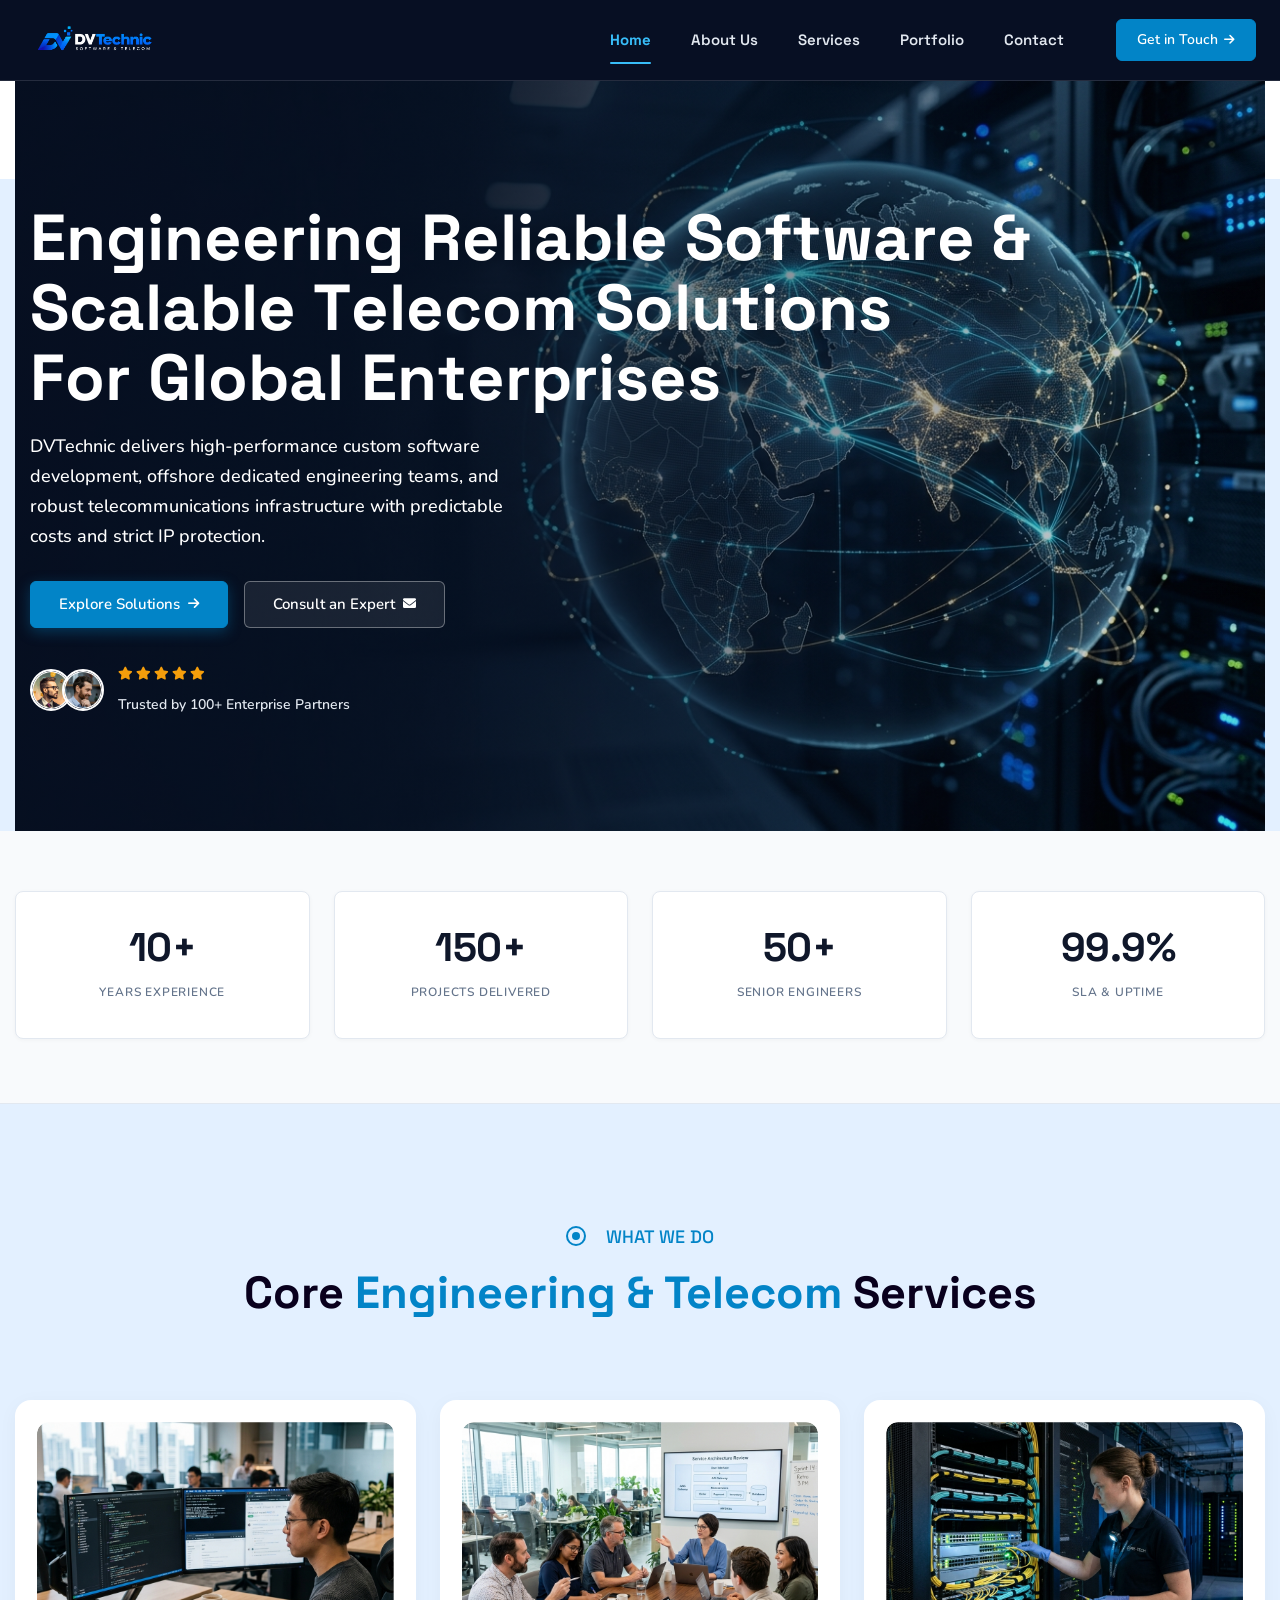
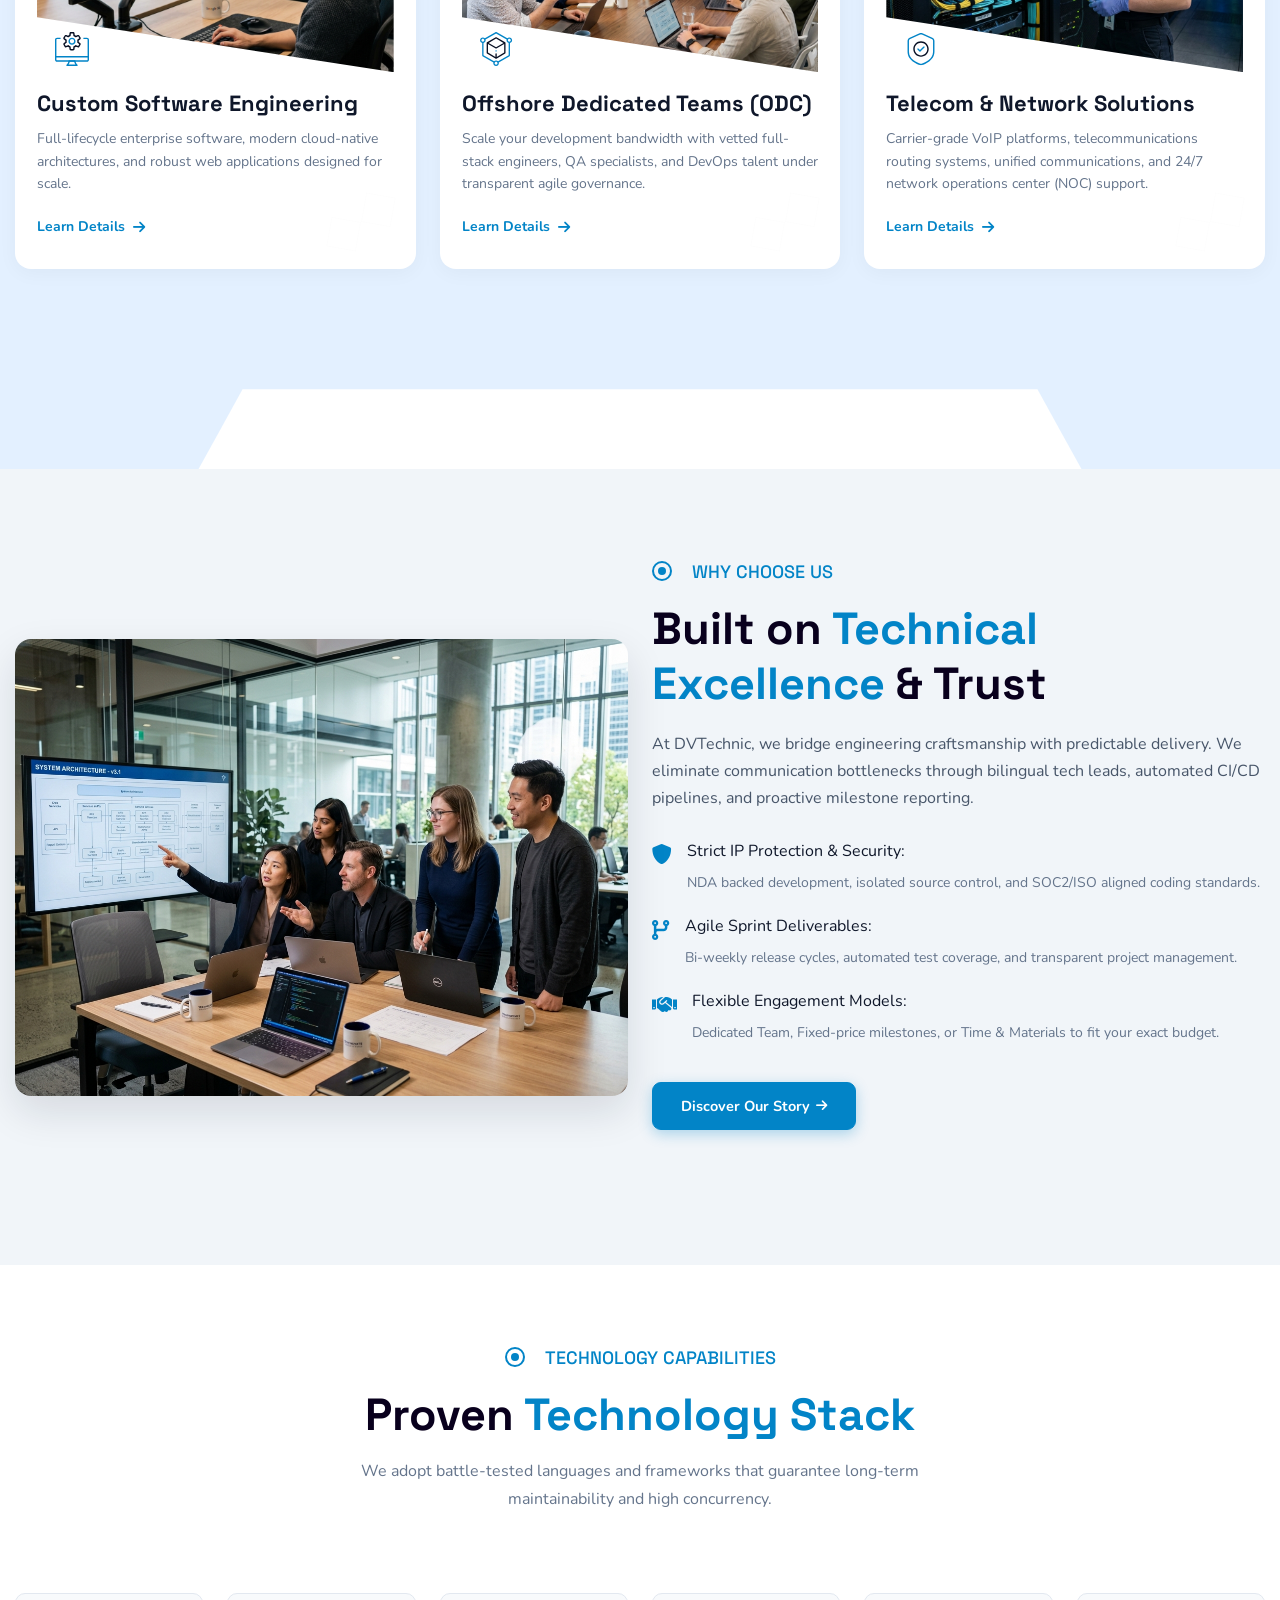
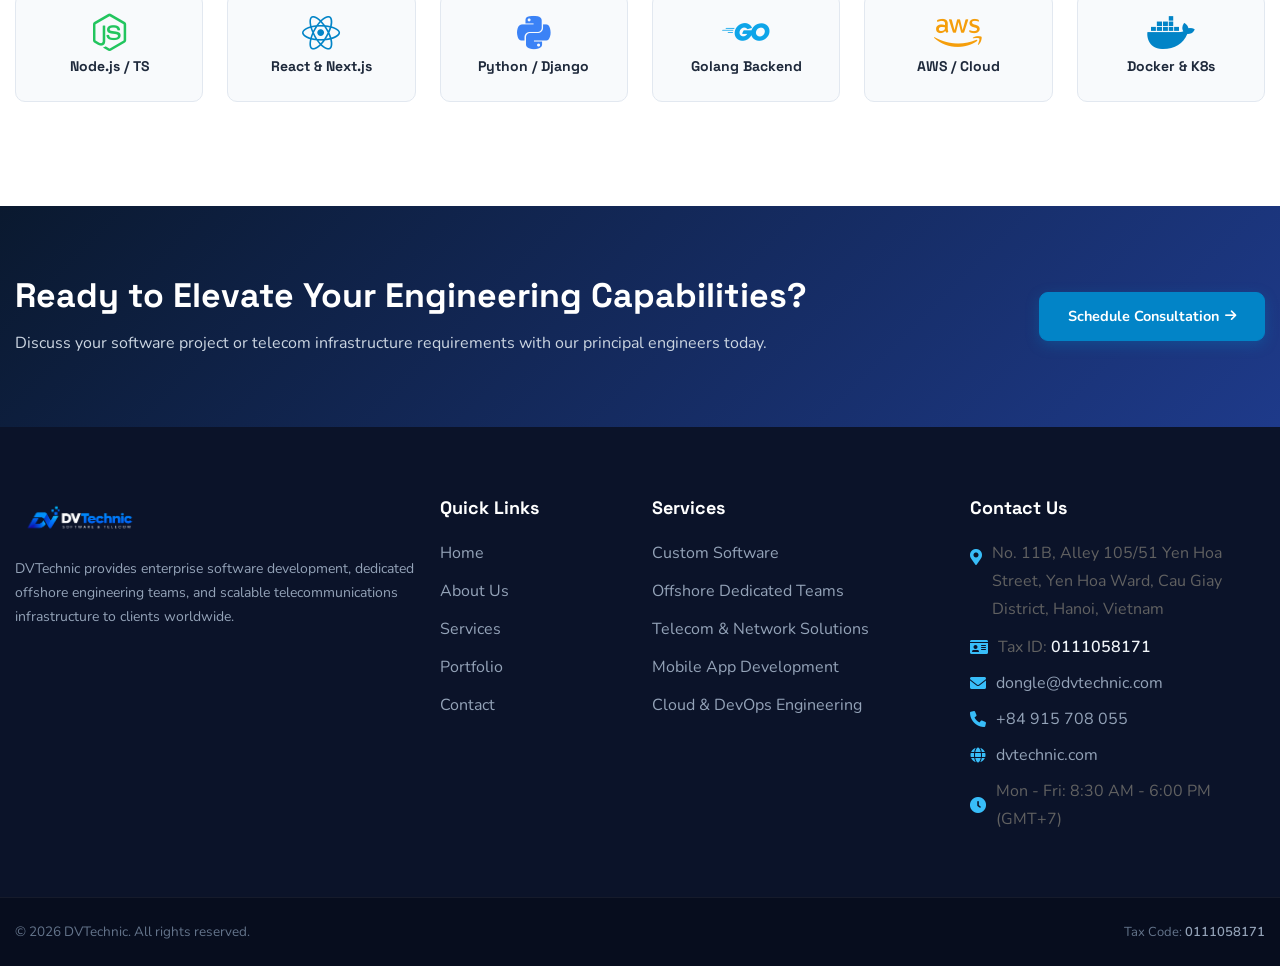
==== commit 711bcdf1: "feat(domain): configure dvtechnic.com domain, CNAME, SEO metadata, sitemap, robots, and footer links" ====
--- a/index.html
+++ b/index.html
@@ -13,6 +13,13 @@
 	<meta http-equiv="X-UA-Compatible" content="IE=edge">
 	<meta name="viewport" content="width=device-width, initial-scale=1.0, maximum-scale=1.0, user-scalable=0">
 	<meta name="description" content="DVTechnic provides enterprise software development, offshore engineering teams, and telecommunications infrastructure solutions for global businesses.">
+	<link rel="canonical" href="https://dvtechnic.com/">
+	<meta property="og:type" content="website">
+	<meta property="og:url" content="https://dvtechnic.com/">
+	<meta property="og:site_name" content="DVTechnic">
+	<meta property="og:title" content="DVTechnic - Enterprise Software Outsourcing & Telecom Solutions">
+	<meta property="og:description" content="DVTechnic provides enterprise software development, offshore engineering teams, and telecommunications infrastructure solutions for global businesses.">
+	<meta property="og:image" content="https://dvtechnic.com/images/logo-dvtechnic-white.png">
 </head>
 
 <body>
@@ -523,6 +530,10 @@
 										<i class="fa-solid fa-phone" style="color: #38bdf8; flex-shrink: 0;"></i>
 										<a href="tel:+84915708055" style="color: #94a3b8; text-decoration: none; transition: color 0.2s ease;">+84 915 708 055</a>
 									</p>
+									<p style="margin-bottom: 8px; display: flex; align-items: center; gap: 10px;">
+										<i class="fa-solid fa-globe" style="color: #38bdf8; flex-shrink: 0;"></i>
+										<a href="https://dvtechnic.com" target="_blank" style="color: #94a3b8; text-decoration: none; transition: color 0.2s ease;">dvtechnic.com</a>
+									</p>
 									<p style="margin-bottom: 0; display: flex; align-items: center; gap: 10px;">
 										<i class="fa-solid fa-clock" style="color: #38bdf8; flex-shrink: 0;"></i>
 										<span>Mon - Fri: 8:30 AM - 6:00 PM (GMT+7)</span>
